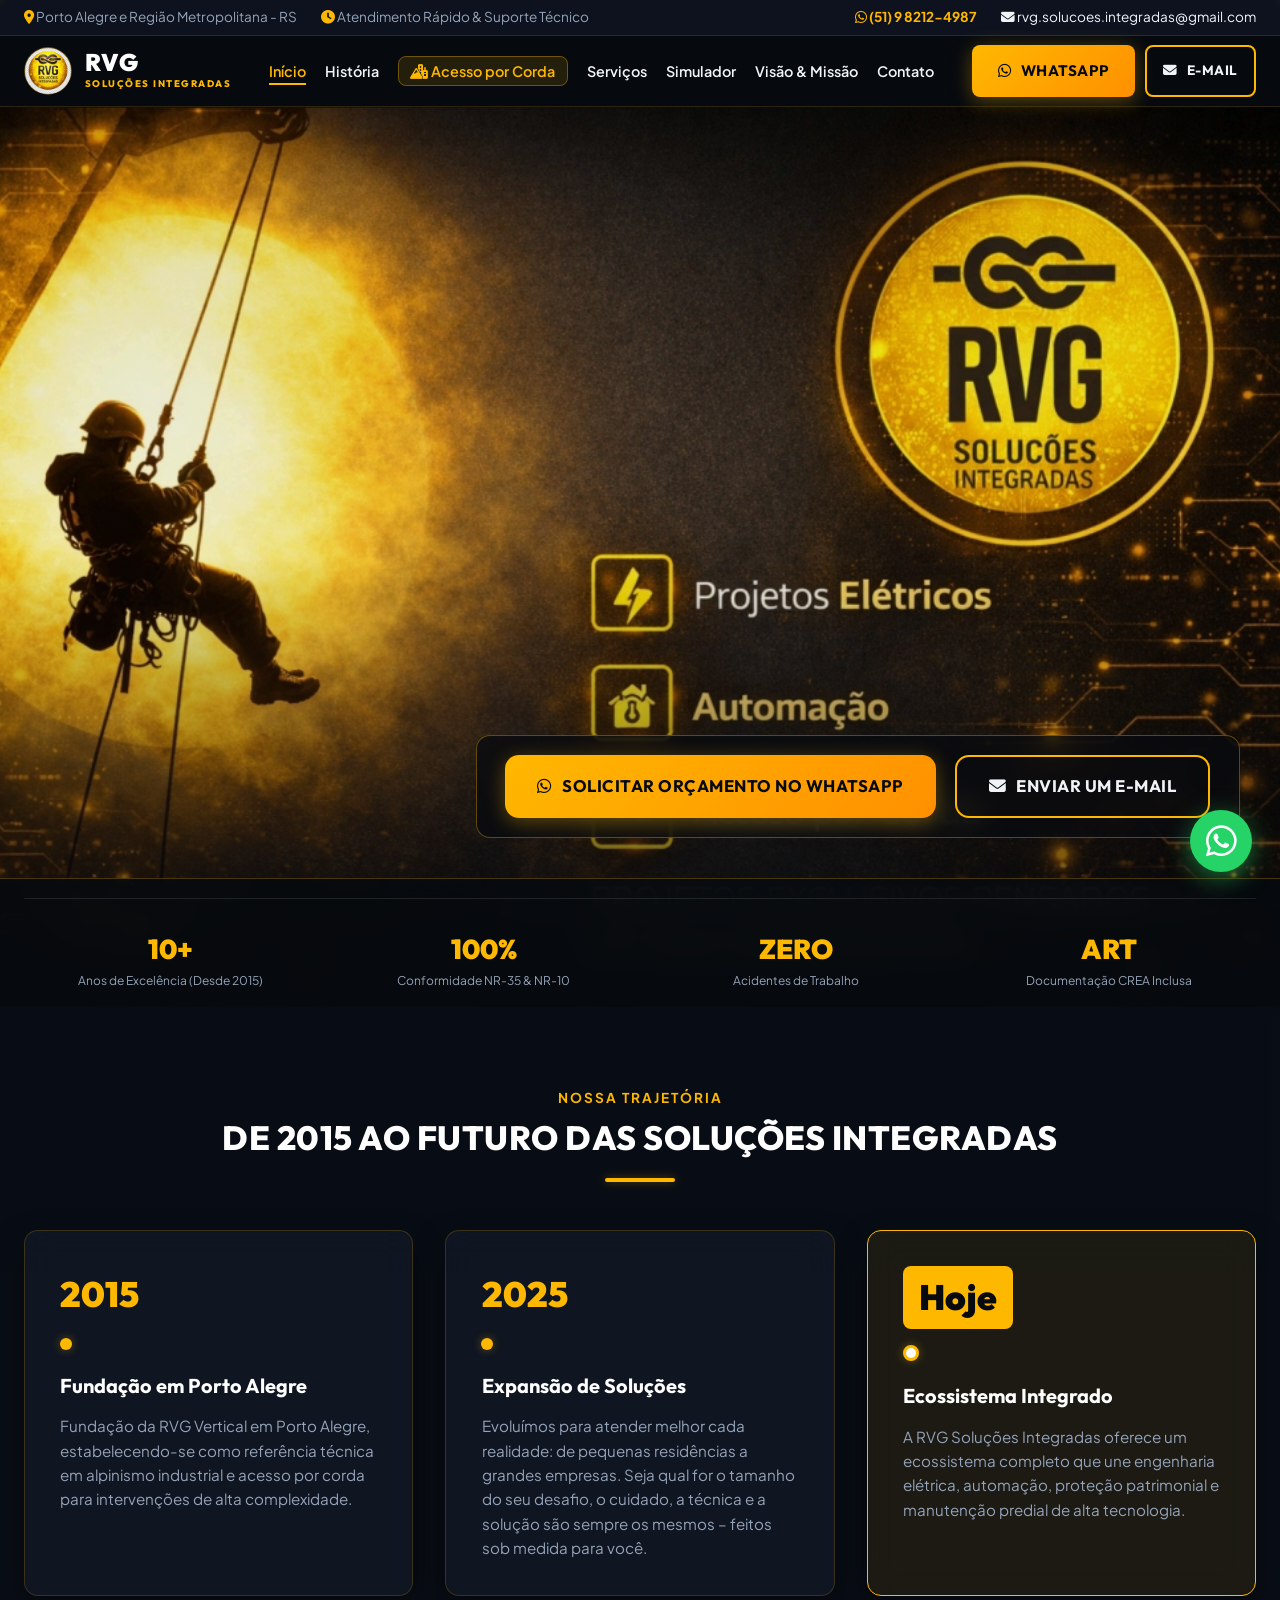
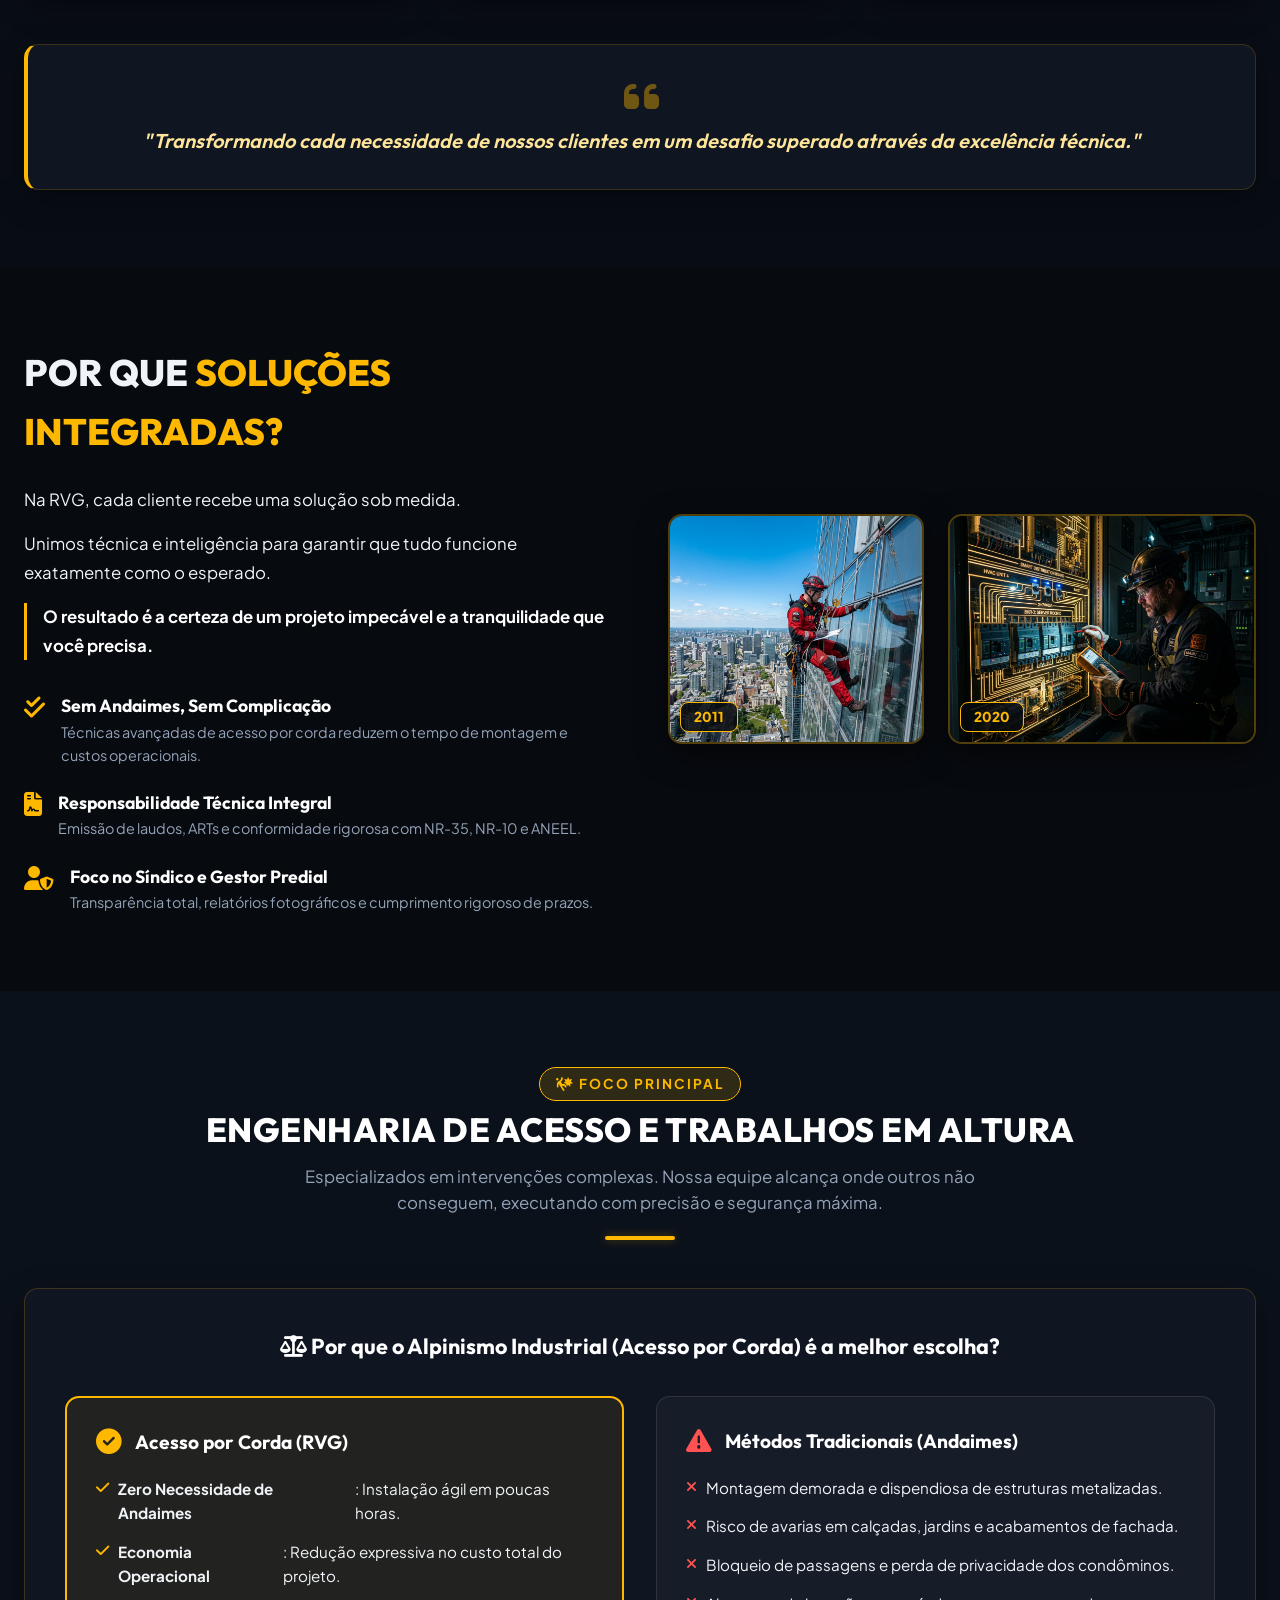
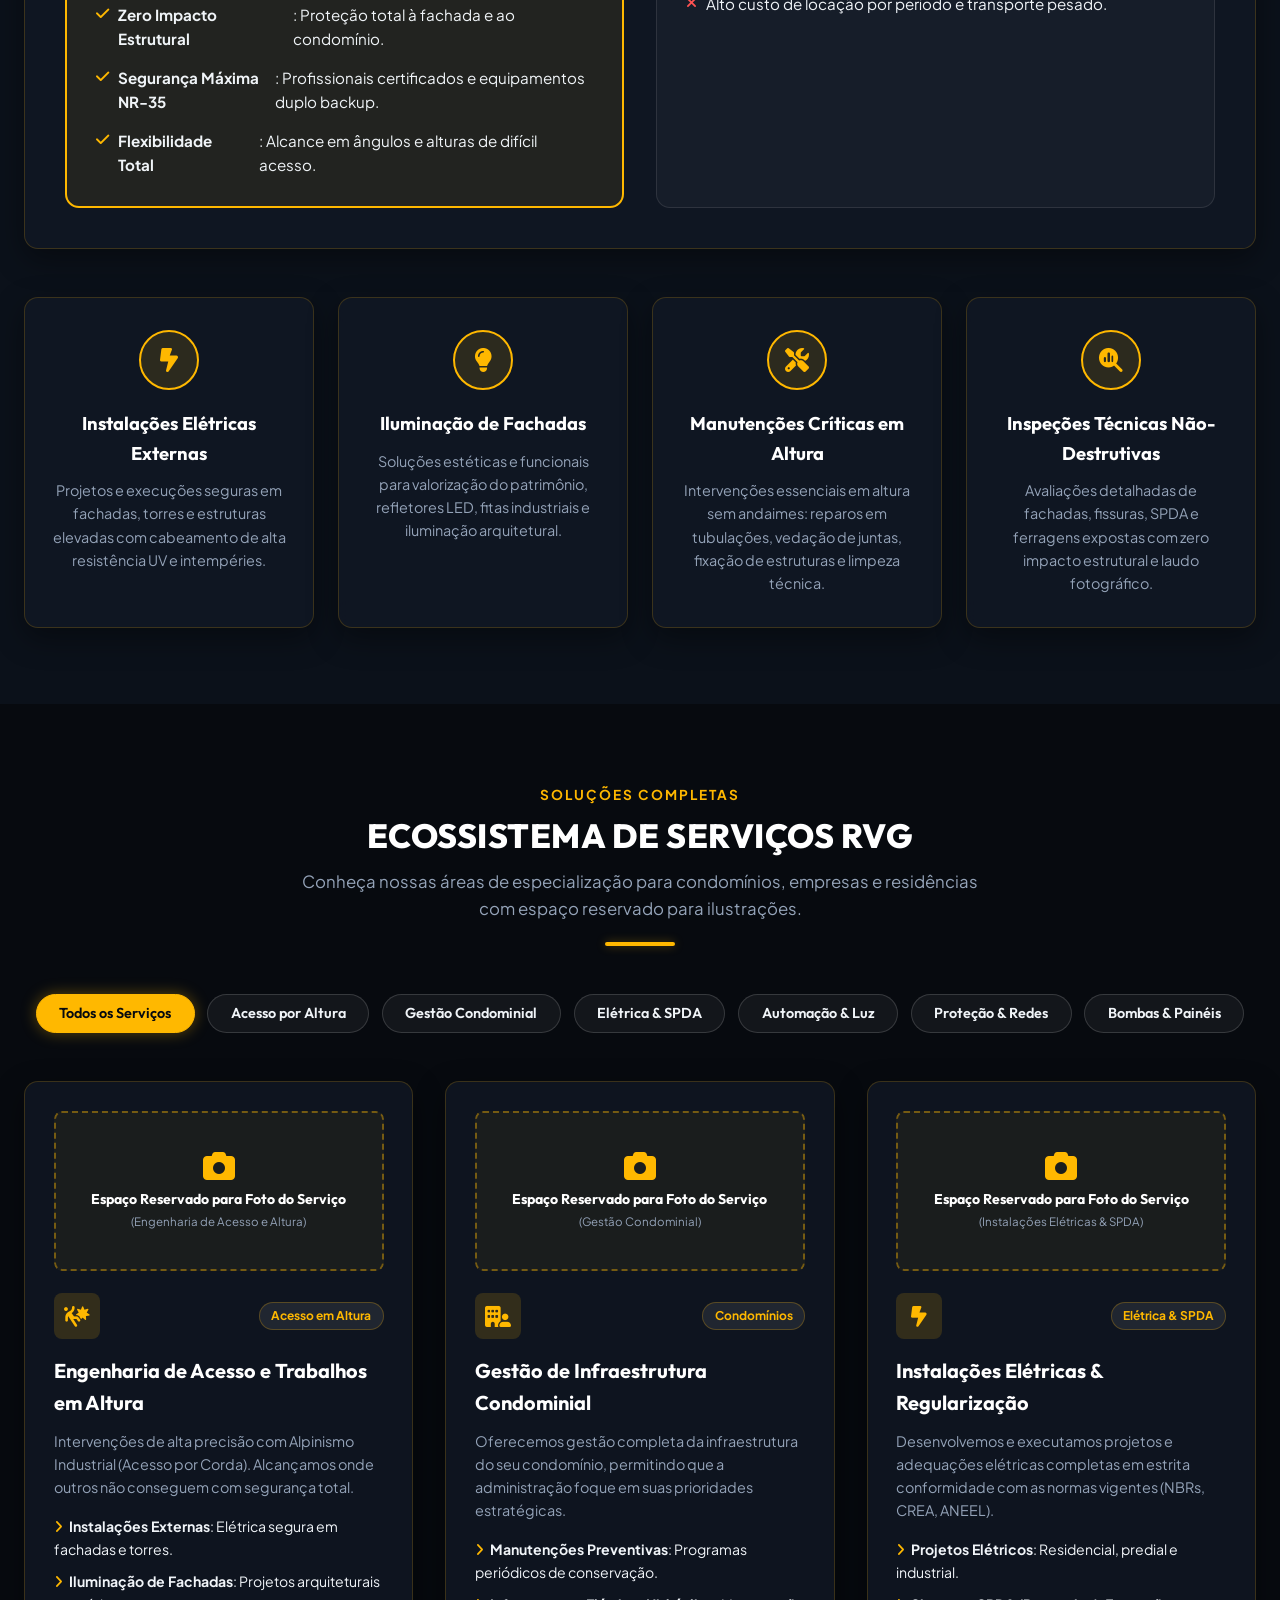
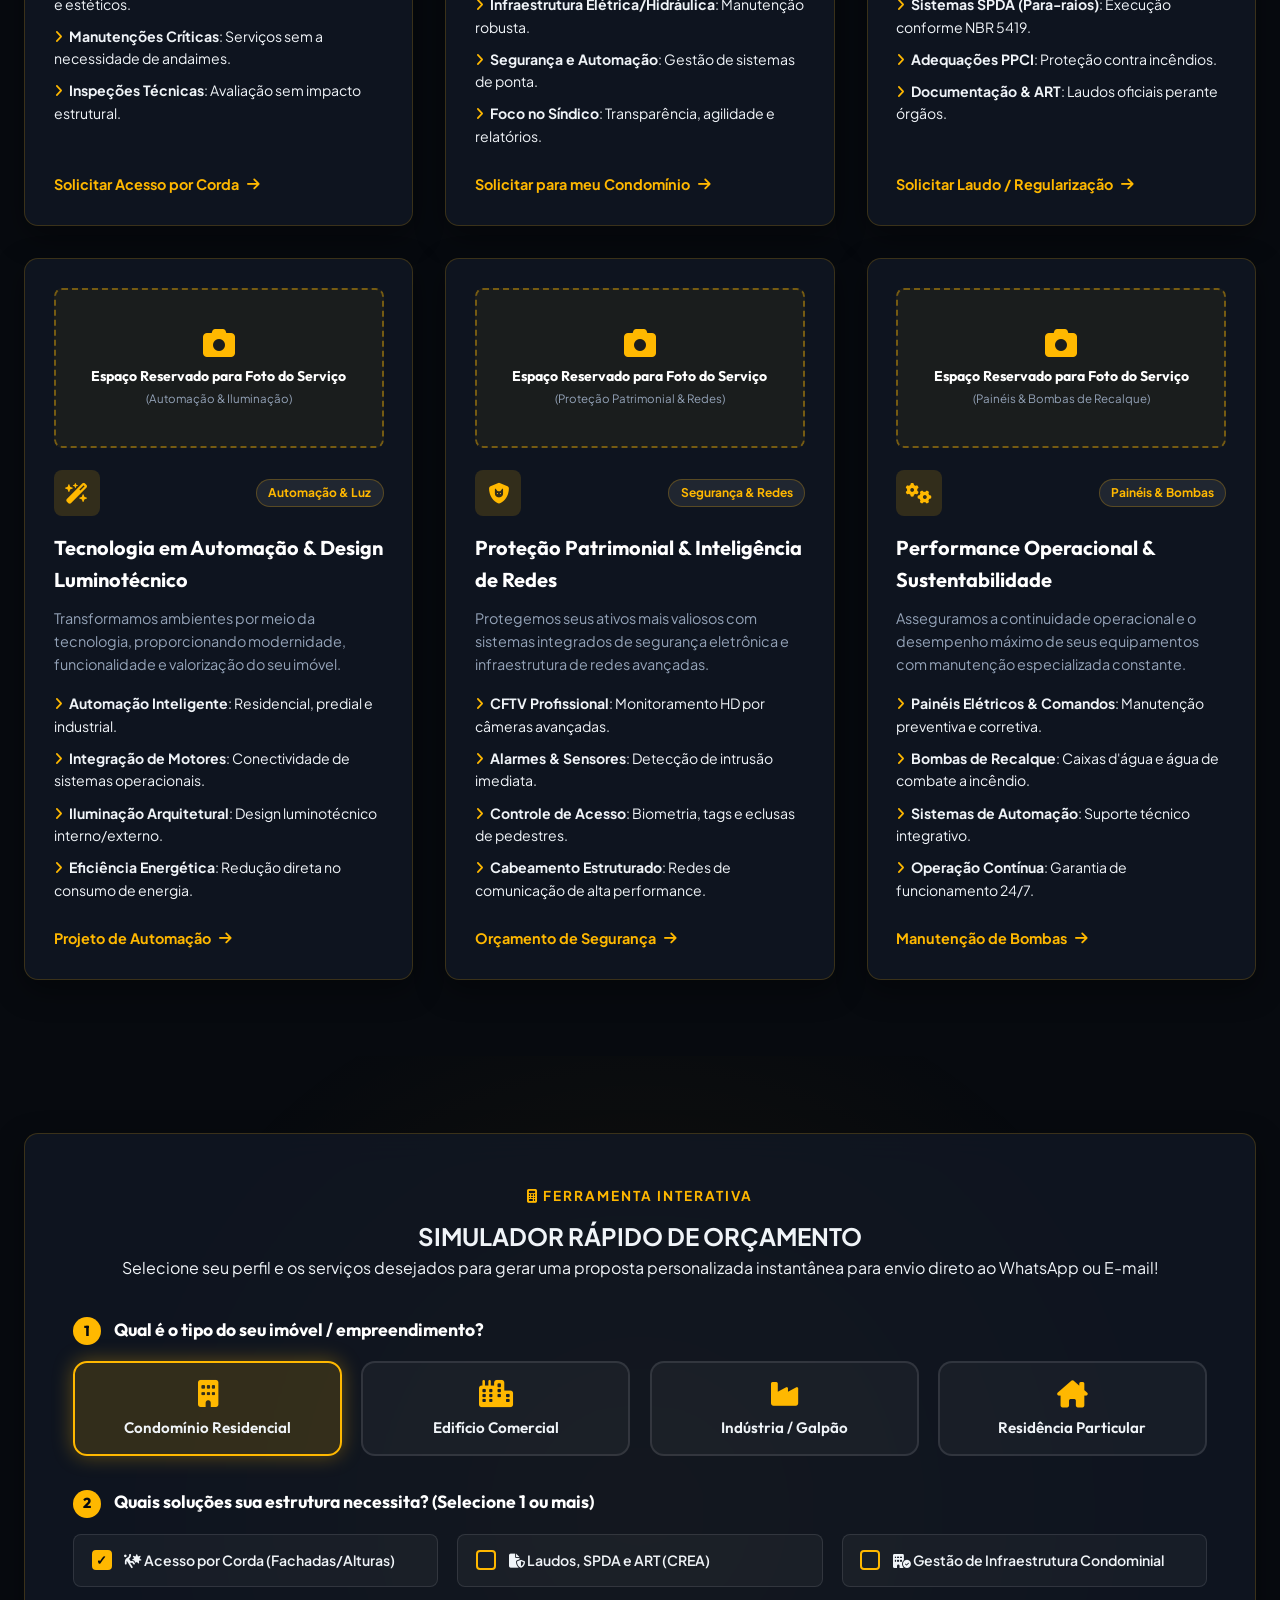
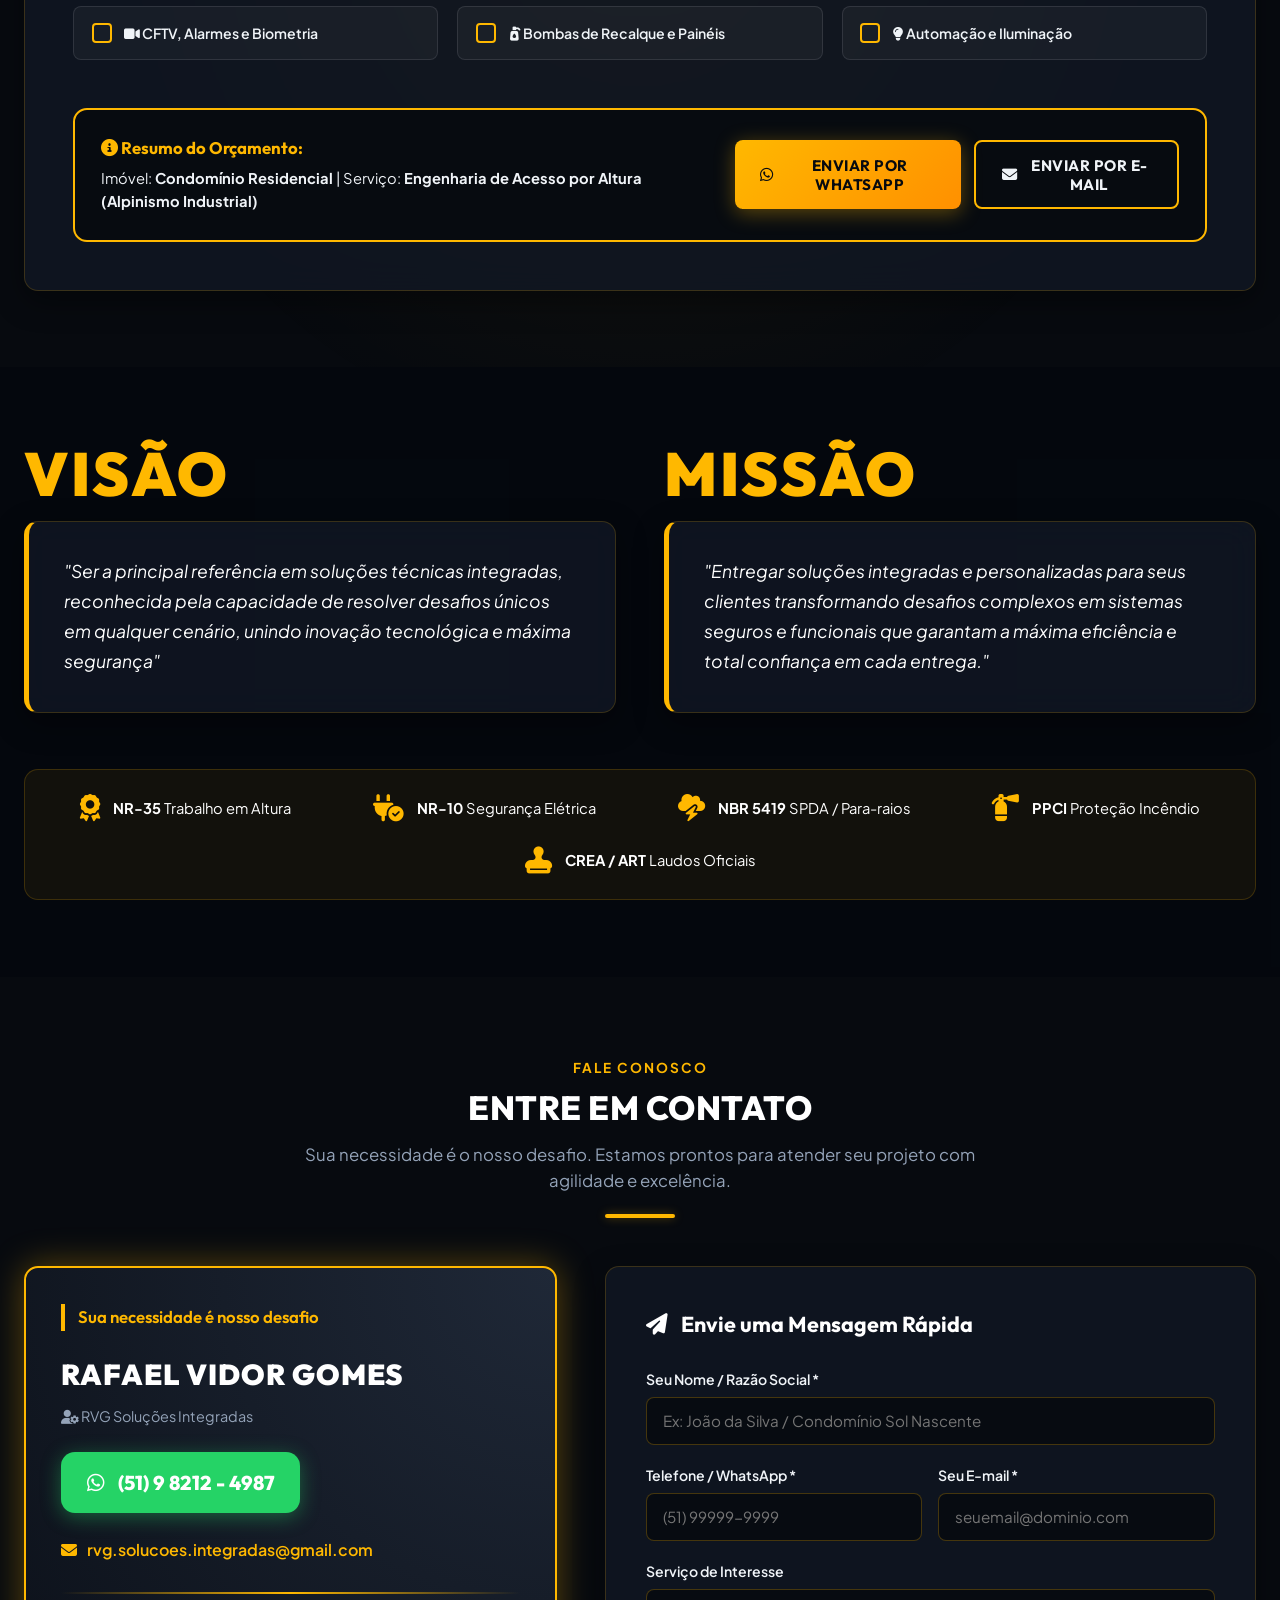
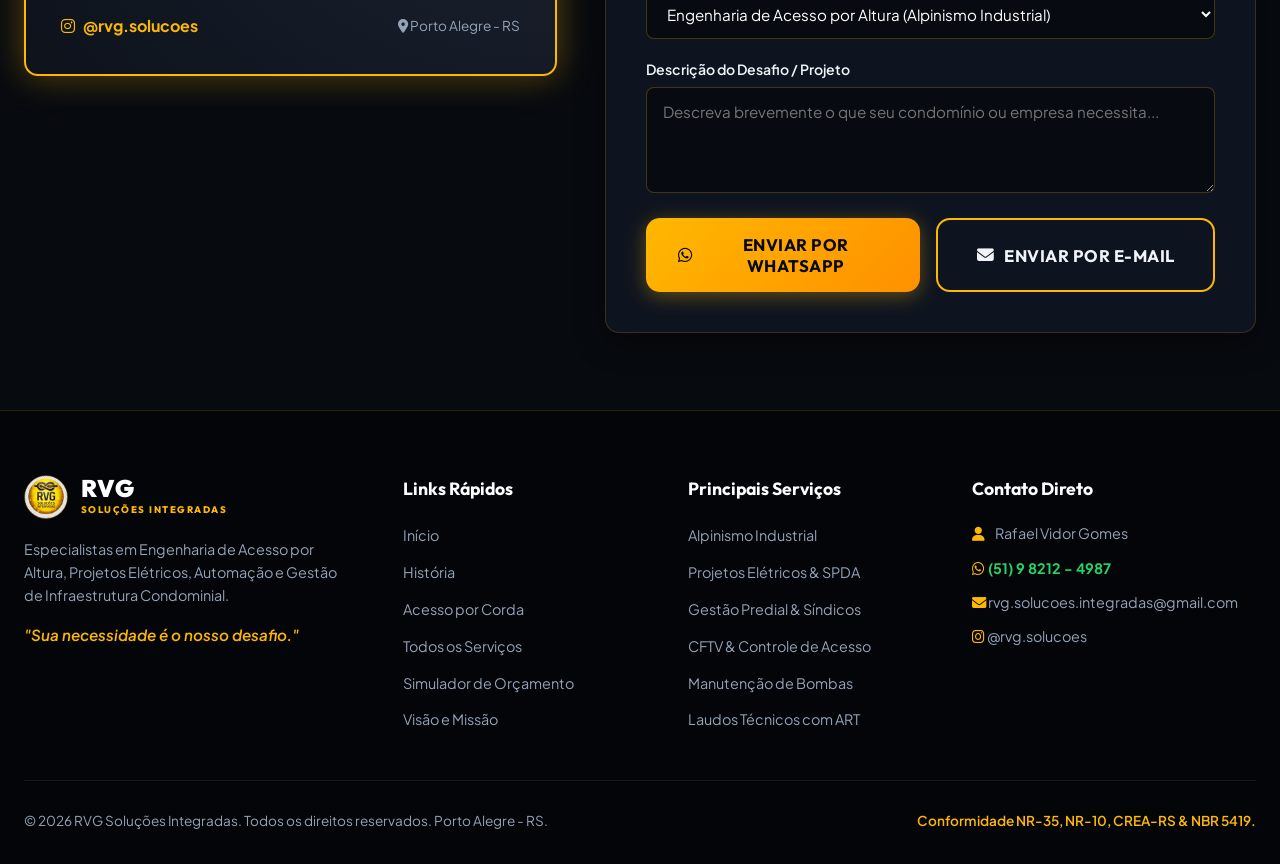
==== index.html @ d6b8d0f0 "Add files via upload" ====
<!DOCTYPE html>
<html lang="pt-BR">
<head>
    <meta charset="UTF-8">
    <meta name="viewport" content="width=device-width, initial-scale=1.0">
    <title>RVG Soluções Integradas | Alpinismo Industrial, Engenharia Elétrica e Gestão Condominial</title>
    <meta name="description" content="RVG Soluções Integradas - Especialistas em Engenharia de Acesso por Altura (Alpinismo Industrial), Gestão Condominial, Instalações Elétricas, Automação, SPDA, PPCI e Segurança em Porto Alegre e Região.">
    
    <!-- Google Fonts -->
    <link rel="preconnect" href="https://fonts.googleapis.com">
    <link rel="preconnect" href="https://fonts.gstatic.com" crossorigin>
    <link href="https://fonts.googleapis.com/css2?family=Outfit:wght@300;400;600;700;800;900&family=Plus+Jakarta+Sans:wght@300;400;500;600;700;800&display=swap" rel="stylesheet">
    
    <!-- FontAwesome Icons -->
    <link rel="stylesheet" href="https://cdnjs.cloudflare.com/ajax/libs/font-awesome/6.5.1/css/all.min.css">

    <!-- Custom Stylesheet -->
    <link rel="stylesheet" href="css/styles.css">
</head>
<body>

    <!-- Canvas para Partículas de Fundo / Grid Tecnológico -->
    <canvas id="bg-canvas"></canvas>

    <!-- Top Emergency & Quick Info Bar -->
    <div class="top-bar">
        <div class="container top-bar-content">
            <div class="top-info">
                <span><i class="fa-solid fa-location-dot"></i> Porto Alegre e Região Metropolitana - RS</span>
                <span><i class="fa-solid fa-clock"></i> Atendimento Rápido &amp; Suporte Técnico</span>
            </div>
            <div class="top-contact">
                <a href="https://wa.me/5551982124987?text=Ol%C3%A1%2C%20gostaria%20de%20solicitar%20um%20or%C3%A7amento%20com%20a%20RVG%20Solu%C3%A7%C3%B5es%20Integradas." target="_blank" class="top-phone">
                    <i class="fa-brands fa-whatsapp"></i> (51) 9 8212-4987
                </a>
                <a href="mailto:rvg.solucoes.integradas@gmail.com" class="top-email">
                    <i class="fa-solid fa-envelope"></i> rvg.solucoes.integradas@gmail.com
                </a>
            </div>
        </div>
    </div>

    <!-- Header Navigation Bar com Logo Transparente -->
    <header class="main-header" id="header">
        <div class="container header-container">
            <!-- Brand Logo Oficial da RVG (Fundo Transparente) -->
            <a href="#hero" class="brand-logo">
                <img src="assets/official_logo_transparent.png" alt="RVG Soluções Integradas Logo Oficial" class="brand-logo-img">
                <div class="brand-text">
                    <span class="rvg-title">RVG</span>
                    <span class="rvg-subtitle">SOLUÇÕES INTEGRADAS</span>
                </div>
            </a>

            <!-- Mobile Menu Toggle -->
            <button class="mobile-toggle" id="mobile-toggle" aria-label="Abrir menu">
                <i class="fa-solid fa-bars"></i>
            </button>

            <!-- Navigation Links Alinhados -->
            <nav class="nav-menu" id="nav-menu">
                <ul>
                    <li><a href="#hero" class="nav-link active">Início</a></li>
                    <li><a href="#historia" class="nav-link">História</a></li>
                    <li><a href="#acesso-altura" class="nav-link highlight-link"><i class="fa-solid fa-mountain-city"></i> Acesso por Corda</a></li>
                    <li><a href="#servicos" class="nav-link">Serviços</a></li>
                    <li><a href="#simulador" class="nav-link">Simulador</a></li>
                    <li><a href="#visao-missao" class="nav-link">Visão &amp; Missão</a></li>
                    <li><a href="#contato" class="nav-link">Contato</a></li>
                </ul>
            </nav>

            <!-- Header Action Buttons (WhatsApp e Email) -->
            <div class="header-actions">
                <a href="https://wa.me/5551982124987?text=Ol%C3%A1%2C%20preciso%20de%20um%20atendimento%20t%C3%A9cnico%20da%20RVG." target="_blank" class="btn btn-primary header-cta" title="WhatsApp Directo">
                    <i class="fa-brands fa-whatsapp"></i> WhatsApp
                </a>
                <a href="mailto:rvg.solucoes.integradas@gmail.com?subject=Solicita%C3%A7%C3%A3o%20de%20Or%C3%A7amento%20-%20RVG%20Solu%C3%A7%C3%B5es" class="btn btn-outline header-cta-mail" title="Enviar E-mail">
                    <i class="fa-solid fa-envelope"></i> E-mail
                </a>
            </div>
        </div>
    </header>

    <!-- HERO SECTION (Imagem Fullscreen Sem Moldura) -->
    <section class="hero-fullscreen" id="hero">
        <img src="assets/hero_banner_full.jpg" alt="RVG Soluções Integradas - Alpinismo Industrial e Engenharia" class="hero-fullscreen-img">
        <div class="hero-fullscreen-overlay"></div>

        <!-- Conteúdo flutuante sobre a imagem -->
        <div class="hero-fullscreen-content">
            <div class="hero-fullscreen-actions">
                <a href="https://wa.me/5551982124987?text=Ol%C3%A1!%20Vim%20pelo%20site%20da%20RVG%20e%20gostaria%20de%20solicitar%20um%20or%C3%A7amento." target="_blank" class="btn btn-gold btn-lg">
                    <i class="fa-brands fa-whatsapp"></i> Solicitar Orçamento no WhatsApp
                </a>
                <a href="mailto:rvg.solucoes.integradas@gmail.com?subject=Or%C3%A7amento%20RVG%20Solu%C3%A7%C3%B5es" class="btn btn-outline btn-lg">
                    <i class="fa-solid fa-envelope"></i> Enviar um E-mail
                </a>
            </div>
        </div>

        <!-- Stats Bar na base da imagem -->
        <div class="hero-fullscreen-stats">
            <div class="container">
                <div class="hero-stats">
                    <div class="stat-item">
                        <span class="stat-number">10+</span>
                        <span class="stat-label">Anos de Excelência (Desde 2015)</span>
                    </div>
                    <div class="stat-item">
                        <span class="stat-number">100%</span>
                        <span class="stat-label">Conformidade NR-35 &amp; NR-10</span>
                    </div>
                    <div class="stat-item">
                        <span class="stat-number">ZERO</span>
                        <span class="stat-label">Acidentes de Trabalho</span>
                    </div>
                    <div class="stat-item">
                        <span class="stat-number">ART</span>
                        <span class="stat-label">Documentação CREA Inclusa</span>
                    </div>
                </div>
            </div>
        </div>
    </section>

    <!-- TIMELINE & HISTÓRIA -->
    <section class="section timeline-section" id="historia">
        <div class="container">
            <div class="section-title text-center">
                <span class="section-tag">Nossa Trajetória</span>
                <h2>DE 2015 AO FUTURO DAS SOLUÇÕES INTEGRADAS</h2>
                <div class="title-line"></div>
            </div>

            <div class="timeline-grid">
                <!-- 2015 -->
                <div class="timeline-card glass-card">
                    <div class="timeline-year">2015</div>
                    <div class="timeline-bullet"></div>
                    <h3>Fundação em Porto Alegre</h3>
                    <p>Fundação da RVG Vertical em Porto Alegre, estabelecendo-se como referência técnica em alpinismo industrial e acesso por corda para intervenções de alta complexidade.</p>
                </div>

                <!-- 2025 -->
                <div class="timeline-card glass-card">
                    <div class="timeline-year">2025</div>
                    <div class="timeline-bullet"></div>
                    <h3>Expansão de Soluções</h3>
                    <p>Evoluímos para atender melhor cada realidade: de pequenas residências a grandes empresas. Seja qual for o tamanho do seu desafio, o cuidado, a técnica e a solução são sempre os mesmos – feitos sob medida para você.</p>
                </div>

                <!-- Hoje -->
                <div class="timeline-card glass-card highlight-card">
                    <div class="timeline-year today-badge">Hoje</div>
                    <div class="timeline-bullet active-bullet"></div>
                    <h3>Ecossistema Integrado</h3>
                    <p>A RVG Soluções Integradas oferece um ecossistema completo que une engenharia elétrica, automação, proteção patrimonial e manutenção predial de alta tecnologia.</p>
                </div>
            </div>

            <!-- Quote Banner -->
            <div class="quote-banner glass-card">
                <i class="fa-solid fa-quote-left quote-icon"></i>
                <p class="quote-text">"Transformando cada necessidade de nossos clientes em um desafio superado através da excelência técnica."</p>
            </div>
        </div>
    </section>

    <!-- POR QUE SOLUÇÕES INTEGRADAS? -->
    <section class="section why-section">
        <div class="container">
            <div class="why-grid">
                <div class="why-content">
                    <h2>POR QUE <span class="text-gold">SOLUÇÕES INTEGRADAS?</span></h2>
                    <div class="why-paragraphs">
                        <p>Na RVG, cada cliente recebe uma solução sob medida.</p>
                        <p>Unimos técnica e inteligência para garantir que tudo funcione exatamente como o esperado.</p>
                        <p class="why-highlight">O resultado é a certeza de um projeto impecável e a tranquilidade que você precisa.</p>
                    </div>

                    <div class="why-features">
                        <div class="why-feature-item">
                            <i class="fa-solid fa-check-double text-gold"></i>
                            <div>
                                <h4>Sem Andaimes, Sem Complicação</h4>
                                <p>Técnicas avançadas de acesso por corda reduzem o tempo de montagem e custos operacionais.</p>
                            </div>
                        </div>
                        <div class="why-feature-item">
                            <i class="fa-solid fa-file-contract text-gold"></i>
                            <div>
                                <h4>Responsabilidade Técnica Integral</h4>
                                <p>Emissão de laudos, ARTs e conformidade rigorosa com NR-35, NR-10 e ANEEL.</p>
                            </div>
                        </div>
                        <div class="why-feature-item">
                            <i class="fa-solid fa-user-shield text-gold"></i>
                            <div>
                                <h4>Foco no Síndico e Gestor Predial</h4>
                                <p>Transparência total, relatórios fotográficos e cumprimento rigoroso de prazos.</p>
                            </div>
                        </div>
                    </div>
                </div>

                <div class="why-images-showcase">
                    <div class="image-frame frame-left">
                        <img src="assets/alpinist_facade.jpg" alt="Alpinista Industrial em Fachada">
                        <span class="year-label">2011</span>
                    </div>
                    <div class="image-frame frame-right">
                        <img src="assets/electrical_panel.jpg" alt="Manutenção Elétrica de Alta Performance">
                        <span class="year-label">2020</span>
                    </div>
                </div>
            </div>
        </div>
    </section>

    <!-- ENGENHARIA DE ACESSO POR ALTURA (Foco Principal Solicitado) -->
    <section class="section rope-access-section" id="acesso-altura">
        <div class="container">
            <div class="section-title text-center">
                <span class="section-tag highlight-tag"><i class="fa-solid fa-person-falling-burst"></i> Foco Principal</span>
                <h2>ENGENHARIA DE ACESSO E TRABALHOS EM ALTURA</h2>
                <p class="subtitle">Especializados em intervenções complexas. Nossa equipe alcança onde outros não conseguem, executando com precisão e segurança máxima.</p>
                <div class="title-line"></div>
            </div>

            <!-- Comparison Grid: Corda vs Andaime -->
            <div class="comparison-wrapper glass-card">
                <h3 class="comparison-title text-center"><i class="fa-solid fa-scale-balanced"></i> Por que o Alpinismo Industrial (Acesso por Corda) é a melhor escolha?</h3>
                <div class="comparison-grid">
                    <div class="comp-col rvg-comp">
                        <div class="comp-header">
                            <i class="fa-solid fa-circle-check"></i>
                            <h4>Acesso por Corda (RVG)</h4>
                        </div>
                        <ul>
                            <li><i class="fa-solid fa-check"></i> <strong>Zero Necessidade de Andaimes</strong>: Instalação ágil em poucas horas.</li>
                            <li><i class="fa-solid fa-check"></i> <strong>Economia Operacional</strong>: Redução expressiva no custo total do projeto.</li>
                            <li><i class="fa-solid fa-check"></i> <strong>Zero Impacto Estrutural</strong>: Proteção total à fachada e ao condomínio.</li>
                            <li><i class="fa-solid fa-check"></i> <strong>Segurança Máxima NR-35</strong>: Profissionais certificados e equipamentos duplo backup.</li>
                            <li><i class="fa-solid fa-check"></i> <strong>Flexibilidade Total</strong>: Alcance em ângulos e alturas de difícil acesso.</li>
                        </ul>
                    </div>

                    <div class="comp-col traditional-comp">
                        <div class="comp-header">
                            <i class="fa-solid fa-triangle-exclamation"></i>
                            <h4>Métodos Tradicionais (Andaimes)</h4>
                        </div>
                        <ul>
                            <li><i class="fa-solid fa-xmark"></i> Montagem demorada e dispendiosa de estruturas metalizadas.</li>
                            <li><i class="fa-solid fa-xmark"></i> Risco de avarias em calçadas, jardins e acabamentos de fachada.</li>
                            <li><i class="fa-solid fa-xmark"></i> Bloqueio de passagens e perda de privacidade dos condôminos.</li>
                            <li><i class="fa-solid fa-xmark"></i> Alto custo de locação por período e transporte pesado.</li>
                        </ul>
                    </div>
                </div>
            </div>

            <!-- Operations Grid -->
            <div class="operations-grid">
                <div class="op-card glass-card">
                    <div class="op-icon"><i class="fa-solid fa-bolt-lightning"></i></div>
                    <h3>Instalações Elétricas Externas</h3>
                    <p>Projetos e execuções seguras em fachadas, torres e estruturas elevadas com cabeamento de alta resistência UV e intempéries.</p>
                </div>

                <div class="op-card glass-card">
                    <div class="op-icon"><i class="fa-solid fa-lightbulb"></i></div>
                    <h3>Iluminação de Fachadas</h3>
                    <p>Soluções estéticas e funcionais para valorização do patrimônio, refletores LED, fitas industriais e iluminação arquitetural.</p>
                </div>

                <div class="op-card glass-card">
                    <div class="op-icon"><i class="fa-solid fa-screwdriver-wrench"></i></div>
                    <h3>Manutenções Críticas em Altura</h3>
                    <p>Intervenções essenciais em altura sem andaimes: reparos em tubulações, vedação de juntas, fixação de estruturas e limpeza técnica.</p>
                </div>

                <div class="op-card glass-card">
                    <div class="op-icon"><i class="fa-solid fa-magnifying-glass-chart"></i></div>
                    <h3>Inspeções Técnicas Não-Destrutivas</h3>
                    <p>Avaliações detalhadas de fachadas, fissuras, SPDA e ferragens expostas com zero impacto estrutural e laudo fotográfico.</p>
                </div>
            </div>

        </div>
    </section>

    <!-- CATÁLOGO DE SERVIÇOS RVG REORGANIZADO E ALINHADO COM ESPAÇO PARA FOTOS -->
    <section class="section services-section" id="servicos">
        <div class="container">
            <div class="section-title text-center">
                <span class="section-tag">Soluções Completas</span>
                <h2>ECOSSISTEMA DE SERVIÇOS RVG</h2>
                <p class="subtitle">Conheça nossas áreas de especialização para condomínios, empresas e residências com espaço reservado para ilustrações.</p>
                <div class="title-line"></div>
            </div>

            <!-- Services Category Tabs Filter -->
            <div class="services-filter">
                <button class="filter-btn active" data-filter="all">Todos os Serviços</button>
                <button class="filter-btn" data-filter="altura">Acesso por Altura</button>
                <button class="filter-btn" data-filter="condominio">Gestão Condominial</button>
                <button class="filter-btn" data-filter="eletrica">Elétrica &amp; SPDA</button>
                <button class="filter-btn" data-filter="automacao">Automação &amp; Luz</button>
                <button class="filter-btn" data-filter="seguranca">Proteção &amp; Redes</button>
                <button class="filter-btn" data-filter="performance">Bombas &amp; Painéis</button>
            </div>

            <!-- Services Grid Perfeitamente Alinhado -->
            <div class="services-aligned-grid">
                
                <!-- 1. Engenharia de Acesso e Trabalhos em Altura (Destaque Principal) -->
                <div class="service-card glass-card" data-category="altura">
                    <!-- Espaço Reservado para Imagem do Serviço -->
                    <div class="service-image-container">
                        <div class="service-img-placeholder">
                            <i class="fa-solid fa-camera"></i>
                            <span>Espaço Reservado para Foto do Serviço</span>
                            <small>(Engenharia de Acesso e Altura)</small>
                        </div>
                    </div>

                    <div class="service-header">
                        <div class="service-icon"><i class="fa-solid fa-person-falling-burst"></i></div>
                        <span class="service-cat-badge">Acesso em Altura</span>
                    </div>
                    <h3>Engenharia de Acesso e Trabalhos em Altura</h3>
                    <p>Intervenções de alta precisão com Alpinismo Industrial (Acesso por Corda). Alcançamos onde outros não conseguem com segurança total.</p>
                    <ul class="service-list">
                        <li><i class="fa-solid fa-angle-right"></i> <strong>Instalações Externas</strong>: Elétrica segura em fachadas e torres.</li>
                        <li><i class="fa-solid fa-angle-right"></i> <strong>Iluminação de Fachadas</strong>: Projetos arquiteturais e estéticos.</li>
                        <li><i class="fa-solid fa-angle-right"></i> <strong>Manutenções Críticas</strong>: Serviços sem a necessidade de andaimes.</li>
                        <li><i class="fa-solid fa-angle-right"></i> <strong>Inspeções Técnicas</strong>: Avaliação sem impacto estrutural.</li>
                    </ul>
                    <a href="https://wa.me/5551982124987?text=Gostaria%20de%20saber%20mais%20sobre%20Engenharia%20de%20Acesso%20por%20Altura." target="_blank" class="service-link">
                        Solicitar Acesso por Corda <i class="fa-solid fa-arrow-right"></i>
                    </a>
                </div>

                <!-- 2. Gestão de Infraestrutura Condominial -->
                <div class="service-card glass-card" data-category="condominio">
                    <!-- Espaço Reservado para Imagem do Serviço -->
                    <div class="service-image-container">
                        <div class="service-img-placeholder">
                            <i class="fa-solid fa-camera"></i>
                            <span>Espaço Reservado para Foto do Serviço</span>
                            <small>(Gestão Condominial)</small>
                        </div>
                    </div>

                    <div class="service-header">
                        <div class="service-icon"><i class="fa-solid fa-building-user"></i></div>
                        <span class="service-cat-badge">Condomínios</span>
                    </div>
                    <h3>Gestão de Infraestrutura Condominial</h3>
                    <p>Oferecemos gestão completa da infraestrutura do seu condomínio, permitindo que a administração foque em suas prioridades estratégicas.</p>
                    <ul class="service-list">
                        <li><i class="fa-solid fa-angle-right"></i> <strong>Manutenções Preventivas</strong>: Programas periódicos de conservação.</li>
                        <li><i class="fa-solid fa-angle-right"></i> <strong>Infraestrutura Elétrica/Hidráulica</strong>: Manutenção robusta.</li>
                        <li><i class="fa-solid fa-angle-right"></i> <strong>Segurança e Automação</strong>: Gestão de sistemas de ponta.</li>
                        <li><i class="fa-solid fa-angle-right"></i> <strong>Foco no Síndico</strong>: Transparência, agilidade e relatórios.</li>
                    </ul>
                    <a href="https://wa.me/5551982124987?text=Gostaria%20de%20saber%20mais%20sobre%20Gest%C3%A3o%20de%20Infraestrutura%20Condominial." target="_blank" class="service-link">
                        Solicitar para meu Condomínio <i class="fa-solid fa-arrow-right"></i>
                    </a>
                </div>

                <!-- 3. Instalações Elétricas e Regularização Técnica -->
                <div class="service-card glass-card" data-category="eletrica">
                    <!-- Espaço Reservado para Imagem do Serviço -->
                    <div class="service-image-container">
                        <div class="service-img-placeholder">
                            <i class="fa-solid fa-camera"></i>
                            <span>Espaço Reservado para Foto do Serviço</span>
                            <small>(Instalações Elétricas &amp; SPDA)</small>
                        </div>
                    </div>

                    <div class="service-header">
                        <div class="service-icon"><i class="fa-solid fa-bolt-lightning"></i></div>
                        <span class="service-cat-badge">Elétrica &amp; SPDA</span>
                    </div>
                    <h3>Instalações Elétricas &amp; Regularização</h3>
                    <p>Desenvolvemos e executamos projetos e adequações elétricas completas em estrita conformidade com as normas vigentes (NBRs, CREA, ANEEL).</p>
                    <ul class="service-list">
                        <li><i class="fa-solid fa-angle-right"></i> <strong>Projetos Elétricos</strong>: Residencial, predial e industrial.</li>
                        <li><i class="fa-solid fa-angle-right"></i> <strong>Sistemas SPDA (Para-raios)</strong>: Execução conforme NBR 5419.</li>
                        <li><i class="fa-solid fa-angle-right"></i> <strong>Adequações PPCI</strong>: Proteção contra incêndios.</li>
                        <li><i class="fa-solid fa-angle-right"></i> <strong>Documentação &amp; ART</strong>: Laudos oficiais perante órgãos.</li>
                    </ul>
                    <a href="https://wa.me/5551982124987?text=Gostaria%20de%20saber%20mais%20sobre%20Instala%C3%A7%C3%B5es%20El%C3%A9tricas%20e%20SPDA." target="_blank" class="service-link">
                        Solicitar Laudo / Regularização <i class="fa-solid fa-arrow-right"></i>
                    </a>
                </div>

                <!-- 4. Tecnologia em Automação e Design Luminotécnico -->
                <div class="service-card glass-card" data-category="automacao">
                    <!-- Espaço Reservado para Imagem do Serviço -->
                    <div class="service-image-container">
                        <div class="service-img-placeholder">
                            <i class="fa-solid fa-camera"></i>
                            <span>Espaço Reservado para Foto do Serviço</span>
                            <small>(Automação &amp; Iluminação)</small>
                        </div>
                    </div>

                    <div class="service-header">
                        <div class="service-icon"><i class="fa-solid fa-wand-magic-sparkles"></i></div>
                        <span class="service-cat-badge">Automação &amp; Luz</span>
                    </div>
                    <h3>Tecnologia em Automação &amp; Design Luminotécnico</h3>
                    <p>Transformamos ambientes por meio da tecnologia, proporcionando modernidade, funcionalidade e valorização do seu imóvel.</p>
                    <ul class="service-list">
                        <li><i class="fa-solid fa-angle-right"></i> <strong>Automação Inteligente</strong>: Residencial, predial e industrial.</li>
                        <li><i class="fa-solid fa-angle-right"></i> <strong>Integração de Motores</strong>: Conectividade de sistemas operacionais.</li>
                        <li><i class="fa-solid fa-angle-right"></i> <strong>Iluminação Arquitetural</strong>: Design luminotécnico interno/externo.</li>
                        <li><i class="fa-solid fa-angle-right"></i> <strong>Eficiência Energética</strong>: Redução direta no consumo de energia.</li>
                    </ul>
                    <a href="https://wa.me/5551982124987?text=Gostaria%20de%20saber%20mais%20sobre%20Automa%C3%A7%C3%A3o%20e%20Ilumina%C3%A7%C3%A3o." target="_blank" class="service-link">
                        Projeto de Automação <i class="fa-solid fa-arrow-right"></i>
                    </a>
                </div>

                <!-- 5. Proteção Patrimonial e Inteligência de Redes -->
                <div class="service-card glass-card" data-category="seguranca">
                    <!-- Espaço Reservado para Imagem do Serviço -->
                    <div class="service-image-container">
                        <div class="service-img-placeholder">
                            <i class="fa-solid fa-camera"></i>
                            <span>Espaço Reservado para Foto do Serviço</span>
                            <small>(Proteção Patrimonial &amp; Redes)</small>
                        </div>
                    </div>

                    <div class="service-header">
                        <div class="service-icon"><i class="fa-solid fa-shield-cat"></i></div>
                        <span class="service-cat-badge">Segurança &amp; Redes</span>
                    </div>
                    <h3>Proteção Patrimonial &amp; Inteligência de Redes</h3>
                    <p>Protegemos seus ativos mais valiosos com sistemas integrados de segurança eletrônica e infraestrutura de redes avançadas.</p>
                    <ul class="service-list">
                        <li><i class="fa-solid fa-angle-right"></i> <strong>CFTV Profissional</strong>: Monitoramento HD por câmeras avançadas.</li>
                        <li><i class="fa-solid fa-angle-right"></i> <strong>Alarmes &amp; Sensores</strong>: Detecção de intrusão imediata.</li>
                        <li><i class="fa-solid fa-angle-right"></i> <strong>Controle de Acesso</strong>: Biometria, tags e eclusas de pedestres.</li>
                        <li><i class="fa-solid fa-angle-right"></i> <strong>Cabeamento Estruturado</strong>: Redes de comunicação de alta performance.</li>
                    </ul>
                    <a href="https://wa.me/5551982124987?text=Gostaria%20de%20saber%20mais%20sobre%20CFTV%20e%20Controle%20de%20Acesso." target="_blank" class="service-link">
                        Orçamento de Segurança <i class="fa-solid fa-arrow-right"></i>
                    </a>
                </div>

                <!-- 6. Performance Operacional e Sustentabilidade -->
                <div class="service-card glass-card" data-category="performance">
                    <!-- Espaço Reservado para Imagem do Serviço -->
                    <div class="service-image-container">
                        <div class="service-img-placeholder">
                            <i class="fa-solid fa-camera"></i>
                            <span>Espaço Reservado para Foto do Serviço</span>
                            <small>(Painéis &amp; Bombas de Recalque)</small>
                        </div>
                    </div>

                    <div class="service-header">
                        <div class="service-icon"><i class="fa-solid fa-gears"></i></div>
                        <span class="service-cat-badge">Painéis &amp; Bombas</span>
                    </div>
                    <h3>Performance Operacional &amp; Sustentabilidade</h3>
                    <p>Asseguramos a continuidade operacional e o desempenho máximo de seus equipamentos com manutenção especializada constante.</p>
                    <ul class="service-list">
                        <li><i class="fa-solid fa-angle-right"></i> <strong>Painéis Elétricos &amp; Comandos</strong>: Manutenção preventiva e corretiva.</li>
                        <li><i class="fa-solid fa-angle-right"></i> <strong>Bombas de Recalque</strong>: Caixas d'água e água de combate a incêndio.</li>
                        <li><i class="fa-solid fa-angle-right"></i> <strong>Sistemas de Automação</strong>: Suporte técnico integrativo.</li>
                        <li><i class="fa-solid fa-angle-right"></i> <strong>Operação Contínua</strong>: Garantia de funcionamento 24/7.</li>
                    </ul>
                    <a href="https://wa.me/5551982124987?text=Gostaria%20de%20saber%20mais%20sobre%20Manuten%C3%A7%C3%A3o%20de%20Pain%C3%A9is%20e%20Bombas." target="_blank" class="service-link">
                        Manutenção de Bombas <i class="fa-solid fa-arrow-right"></i>
                    </a>
                </div>

            </div>
        </div>
    </section>

    <!-- SIMULADOR INTERATIVO DE ORÇAMENTO RÁPIDO -->
    <section class="section simulator-section" id="simulador">
        <div class="container">
            <div class="simulator-wrapper glass-card">
                <div class="sim-header text-center">
                    <span class="section-tag"><i class="fa-solid fa-calculator"></i> Ferramenta Interativa</span>
                    <h2>SIMULADOR RÁPIDO DE ORÇAMENTO</h2>
                    <p>Selecione seu perfil e os serviços desejados para gerar uma proposta personalizada instantânea para envio direto ao WhatsApp ou E-mail!</p>
                </div>

                <div class="sim-body">
                    <!-- Step 1: Select Property Type -->
                    <div class="sim-step">
                        <label class="sim-step-label"><span class="step-num">1</span> Qual é o tipo do seu imóvel / empreendimento?</label>
                        <div class="sim-options-grid" id="property-type-group">
                            <button class="sim-option-btn active" data-type="Condomínio Residencial">
                                <i class="fa-solid fa-building"></i>
                                <span>Condomínio Residencial</span>
                            </button>
                            <button class="sim-option-btn" data-type="Edifício Comercial">
                                <i class="fa-solid fa-city"></i>
                                <span>Edifício Comercial</span>
                            </button>
                            <button class="sim-option-btn" data-type="Indústria / Galpão">
                                <i class="fa-solid fa-industry"></i>
                                <span>Indústria / Galpão</span>
                            </button>
                            <button class="sim-option-btn" data-type="Residência Particular">
                                <i class="fa-solid fa-house-chimney"></i>
                                <span>Residência Particular</span>
                            </button>
                        </div>
                    </div>

                    <!-- Step 2: Select Services -->
                    <div class="sim-step">
                        <label class="sim-step-label"><span class="step-num">2</span> Quais soluções sua estrutura necessita? (Selecione 1 ou mais)</label>
                        <div class="sim-checkbox-grid">
                            <label class="sim-check-card">
                                <input type="checkbox" value="Engenharia de Acesso por Altura (Alpinismo Industrial)" checked>
                                <span class="check-box"></span>
                                <span class="check-title"><i class="fa-solid fa-person-falling-burst"></i> Acesso por Corda (Fachadas/Alturas)</span>
                            </label>

                            <label class="sim-check-card">
                                <input type="checkbox" value="Laudos Elétricos / SPDA / Emissão de ART">
                                <span class="check-box"></span>
                                <span class="check-title"><i class="fa-solid fa-file-shield"></i> Laudos, SPDA e ART (CREA)</span>
                            </label>

                            <label class="sim-check-card">
                                <input type="checkbox" value="Gestão Preventiva de Infraestrutura Condominial">
                                <span class="check-box"></span>
                                <span class="check-title"><i class="fa-solid fa-building-circle-check"></i> Gestão de Infraestrutura Condominial</span>
                            </label>

                            <label class="sim-check-card">
                                <input type="checkbox" value="CFTV, Controle de Acesso e Alarmes">
                                <span class="check-box"></span>
                                <span class="check-title"><i class="fa-solid fa-video"></i> CFTV, Alarmes e Biometria</span>
                            </label>

                            <label class="sim-check-card">
                                <input type="checkbox" value="Manutenção de Bombas de Recalque e Painéis">
                                <span class="check-box"></span>
                                <span class="check-title"><i class="fa-solid fa-pump-soap"></i> Bombas de Recalque e Painéis</span>
                            </label>

                            <label class="sim-check-card">
                                <input type="checkbox" value="Automação e Iluminação Arquitetural">
                                <span class="check-box"></span>
                                <span class="check-title"><i class="fa-solid fa-lightbulb"></i> Automação e Iluminação</span>
                            </label>
                        </div>
                    </div>

                    <!-- Result Box com Opções de Envio WhatsApp e Email -->
                    <div class="sim-result-box">
                        <div class="result-info">
                            <h4><i class="fa-solid fa-circle-info"></i> Resumo do Orçamento:</h4>
                            <p id="sim-summary-text">Imóvel: <strong>Condomínio Residencial</strong> | Serviço: <strong>Engenharia de Acesso por Altura (Alpinismo Industrial)</strong></p>
                        </div>
                        <div class="sim-action-buttons">
                            <button class="btn btn-gold" id="btn-send-sim-wa">
                                <i class="fa-brands fa-whatsapp"></i> Enviar por WhatsApp
                            </button>
                            <button class="btn btn-outline" id="btn-send-sim-mail">
                                <i class="fa-solid fa-envelope"></i> Enviar por E-mail
                            </button>
                        </div>
                    </div>
                </div>
            </div>
        </div>
    </section>

    <!-- VISÃO & MISSÃO -->
    <section class="section vision-mission-section" id="visao-missao">
        <div class="container">
            <div class="vm-grid">
                
                <!-- VISÃO -->
                <div class="vm-block vision-block">
                    <h2 class="vm-huge-title">VISÃO</h2>
                    <div class="vm-card glass-card">
                        <p class="vm-quote">"Ser a principal referência em soluções técnicas integradas, reconhecida pela capacidade de resolver desafios únicos em qualquer cenário, unindo inovação tecnológica e máxima segurança"</p>
                    </div>
                </div>

                <!-- MISSÃO -->
                <div class="vm-block mission-block">
                    <h2 class="vm-huge-title">MISSÃO</h2>
                    <div class="vm-card glass-card">
                        <p class="vm-quote">"Entregar soluções integradas e personalizadas para seus clientes transformando desafios complexos em sistemas seguros e funcionais que garantam a máxima eficiência e total confiança em cada entrega."</p>
                    </div>
                </div>

            </div>

            <!-- Badges de Conformidade Normativa -->
            <div class="compliance-badges-bar">
                <div class="badge-item">
                    <i class="fa-solid fa-award"></i>
                    <span><strong>NR-35</strong> Trabalho em Altura</span>
                </div>
                <div class="badge-item">
                    <i class="fa-solid fa-plug-circle-check"></i>
                    <span><strong>NR-10</strong> Segurança Elétrica</span>
                </div>
                <div class="badge-item">
                    <i class="fa-solid fa-cloud-bolt"></i>
                    <span><strong>NBR 5419</strong> SPDA / Para-raios</span>
                </div>
                <div class="badge-item">
                    <i class="fa-solid fa-fire-extinguisher"></i>
                    <span><strong>PPCI</strong> Proteção Incêndio</span>
                </div>
                <div class="badge-item">
                    <i class="fa-solid fa-stamp"></i>
                    <span><strong>CREA / ART</strong> Laudos Oficiais</span>
                </div>
            </div>
        </div>
    </section>

    <!-- CARTÃO DE CONTATO E CONTATO DIRETO -->
    <section class="section contact-section" id="contato">
        <div class="container">
            <div class="section-title text-center">
                <span class="section-tag">Fale Conosco</span>
                <h2>ENTRE EM CONTATO</h2>
                <p class="subtitle">Sua necessidade é o nosso desafio. Estamos prontos para atender seu projeto com agilidade e excelência.</p>
                <div class="title-line"></div>
            </div>

            <div class="contact-grid">
                
                <!-- Cartão de Visita Oficial -->
                <div class="business-card-wrapper">
                    <div class="b-card">
                        <div class="b-card-header">
                            <span class="b-card-slogan">Sua necessidade é nosso desafio</span>
                        </div>
                        <div class="b-card-body">
                            <div class="b-card-info-full">
                                <h3 class="b-card-name">RAFAEL VIDOR GOMES</h3>
                                <p class="b-card-role"><i class="fa-solid fa-user-gear"></i> RVG Soluções Integradas</p>
                                
                                <!-- Link Direto de Alta Visibilidade para WhatsApp -->
                                <div class="b-card-wa-direct">
                                    <a href="https://wa.me/5551982124987?text=Ol%C3%A1%20Rafael%2C%20gostaria%20de%20falar%20sobre%20um%20projeto%20com%20a%20RVG." target="_blank" class="b-wa-btn-direct">
                                        <i class="fa-brands fa-whatsapp"></i> (51) 9 8212 - 4987
                                    </a>
                                </div>

                                <div class="b-card-detail">
                                    <a href="mailto:rvg.solucoes.integradas@gmail.com?subject=Contato%20via%20Site%20RVG" class="b-email">
                                        <i class="fa-solid fa-envelope"></i> rvg.solucoes.integradas@gmail.com
                                    </a>
                                </div>
                            </div>
                        </div>

                        <div class="b-card-footer">
                            <div class="b-line"></div>
                            <div class="b-footer-links">
                                <a href="https://instagram.com/rvg.solucoes" target="_blank" class="b-insta">
                                    <i class="fa-brands fa-instagram"></i> @rvg.solucoes
                                </a>
                                <span class="b-location"><i class="fa-solid fa-location-dot"></i> Porto Alegre - RS</span>
                            </div>
                        </div>
                    </div>
                </div>

                <!-- Formulário com Escolha entre WhatsApp ou Envio por E-mail -->
                <div class="contact-form-wrapper glass-card">
                    <h3><i class="fa-solid fa-paper-plane"></i> Envie uma Mensagem Rápida</h3>
                    <form id="contact-form">
                        <div class="form-group">
                            <label for="name">Seu Nome / Razão Social *</label>
                            <input type="text" id="name" required placeholder="Ex: João da Silva / Condomínio Sol Nascente">
                        </div>

                        <div class="form-row">
                            <div class="form-group">
                                <label for="phone">Telefone / WhatsApp *</label>
                                <input type="tel" id="phone" required placeholder="(51) 99999-9999">
                            </div>
                            <div class="form-group">
                                <label for="email">Seu E-mail *</label>
                                <input type="email" id="email" required placeholder="seuemail@dominio.com">
                            </div>
                        </div>

                        <div class="form-group">
                            <label for="service">Serviço de Interesse</label>
                            <select id="service">
                                <option value="Engenharia de Acesso por Altura (Alpinismo Industrial)">Engenharia de Acesso por Altura (Alpinismo Industrial)</option>
                                <option value="Gestão de Infraestrutura Condominial">Gestão de Infraestrutura Condominial</option>
                                <option value="Instalações Elétricas e SPDA">Instalações Elétricas e SPDA (Para-raios)</option>
                                <option value="Automação e Iluminação">Automação e Design Luminotécnico</option>
                                <option value="CFTV e Segurança Patrimonial">CFTV e Proteção Patrimonial</option>
                                <option value="Bombas e Painéis Elétricos">Manutenção de Bombas e Painéis</option>
                                <option value="Laudo Técnico com ART">Laudo Técnico com Emissão de ART</option>
                            </select>
                        </div>

                        <div class="form-group">
                            <label for="message">Descrição do Desafio / Projeto</label>
                            <textarea id="message" rows="4" placeholder="Descreva brevemente o que seu condomínio ou empresa necessita..."></textarea>
                        </div>

                        <!-- Botões de Opção de Envio (WhatsApp ou E-mail) -->
                        <div class="form-submit-buttons">
                            <button type="submit" id="btn-submit-wa" class="btn btn-gold btn-lg flex-btn">
                                <i class="fa-brands fa-whatsapp"></i> Enviar por WhatsApp
                            </button>
                            <button type="button" id="btn-submit-email" class="btn btn-outline btn-lg flex-btn">
                                <i class="fa-solid fa-envelope"></i> Enviar por E-mail
                            </button>
                        </div>
                    </form>
                </div>

            </div>
        </div>
    </section>

    <!-- FOOTER -->
    <footer class="footer">
        <div class="container">
            <div class="footer-grid">
                <div class="footer-col brand-col">
                    <div class="brand-logo footer-logo">
                        <img src="assets/official_logo_transparent.png" alt="RVG Soluções Integradas" class="footer-logo-img">
                        <div class="brand-text">
                            <span class="rvg-title">RVG</span>
                            <span class="rvg-subtitle">SOLUÇÕES INTEGRADAS</span>
                        </div>
                    </div>
                    <p class="footer-desc">Especialistas em Engenharia de Acesso por Altura, Projetos Elétricos, Automação e Gestão de Infraestrutura Condominial.</p>
                    <p class="footer-slogan">"Sua necessidade é o nosso desafio."</p>
                </div>

                <div class="footer-col">
                    <h4>Links Rápidos</h4>
                    <ul>
                        <li><a href="#hero">Início</a></li>
                        <li><a href="#historia">História</a></li>
                        <li><a href="#acesso-altura">Acesso por Corda</a></li>
                        <li><a href="#servicos">Todos os Serviços</a></li>
                        <li><a href="#simulador">Simulador de Orçamento</a></li>
                        <li><a href="#visao-missao">Visão e Missão</a></li>
                    </ul>
                </div>

                <div class="footer-col">
                    <h4>Principais Serviços</h4>
                    <ul>
                        <li><a href="#acesso-altura">Alpinismo Industrial</a></li>
                        <li><a href="#servicos">Projetos Elétricos &amp; SPDA</a></li>
                        <li><a href="#servicos">Gestão Predial &amp; Síndicos</a></li>
                        <li><a href="#servicos">CFTV &amp; Controle de Acesso</a></li>
                        <li><a href="#servicos">Manutenção de Bombas</a></li>
                        <li><a href="#servicos">Laudos Técnicos com ART</a></li>
                    </ul>
                </div>

                <div class="footer-col contact-col">
                    <h4>Contato Direto</h4>
                    <p><i class="fa-solid fa-user"></i> Rafael Vidor Gomes</p>
                    <p><a href="https://wa.me/5551982124987" target="_blank" class="footer-wa-link"><i class="fa-brands fa-whatsapp"></i> (51) 9 8212 - 4987</a></p>
                    <p><a href="mailto:rvg.solucoes.integradas@gmail.com"><i class="fa-solid fa-envelope"></i> rvg.solucoes.integradas@gmail.com</a></p>
                    <p><a href="https://instagram.com/rvg.solucoes" target="_blank"><i class="fa-brands fa-instagram"></i> @rvg.solucoes</a></p>
                </div>
            </div>

            <div class="footer-bottom">
                <p>&copy; 2026 RVG Soluções Integradas. Todos os direitos reservados. Porto Alegre - RS.</p>
                <p class="legal-text">Conformidade NR-35, NR-10, CREA-RS &amp; NBR 5419.</p>
            </div>
        </div>
    </footer>

    <!-- Floating WhatsApp Button -->
    <a href="https://wa.me/5551982124987?text=Ol%C3%A1!%20Gostaria%20de%20atendimento%20t%C3%A9cnico%20da%20RVG%20Solu%C3%A7%C3%B5es%20Integradas." class="float-whatsapp" target="_blank" aria-label="Falar no WhatsApp">
        <i class="fa-brands fa-whatsapp"></i>
        <span class="float-tooltip">Falar no WhatsApp</span>
    </a>

    <!-- Custom App JS Script -->
    <script src="js/app.js"></script>
</body>
</html>
---- css/styles.css ----
/* ==========================================================================
   RVG SOLUÇÕES INTEGRADAS - STYLESHEET
   Design System: Industrial Tech Dark Mode + Electric Gold (#FFB800) & Cyan
   ========================================================================== */

:root {
    --bg-dark: #070A0F;
    --bg-surface: #0E1420;
    --bg-card: rgba(18, 25, 38, 0.75);
    --bg-card-hover: rgba(26, 36, 54, 0.85);

    --gold-primary: #FFB800;
    --gold-hover: #FFA000;
    --gold-glow: rgba(255, 184, 0, 0.35);
    --gold-light: #FFE599;

    --cyan-accent: #00E5FF;
    --cyan-glow: rgba(0, 229, 255, 0.25);

    --text-main: #F0F4F8;
    --text-muted: #94A3B8;
    --text-dark: #070A0F;

    --border-color: rgba(255, 184, 0, 0.18);
    --border-highlight: rgba(255, 184, 0, 0.5);

    --radius-sm: 8px;
    --radius-md: 14px;
    --radius-lg: 22px;
    --radius-full: 9999px;

    --font-heading: 'Outfit', -apple-system, BlinkMacSystemFont, sans-serif;
    --font-body: 'Plus Jakarta Sans', -apple-system, BlinkMacSystemFont, sans-serif;

    --transition-fast: 0.25s cubic-bezier(0.4, 0, 0.2, 1);
    --transition-smooth: 0.4s cubic-bezier(0.16, 1, 0.3, 1);
}

/* Reset & Base Settings */
* {
    margin: 0;
    padding: 0;
    box-sizing: border-box;
}

html {
    scroll-behavior: smooth;
    font-size: 16px;
}

body {
    background-color: var(--bg-dark);
    color: var(--text-main);
    font-family: var(--font-body);
    line-height: 1.6;
    overflow-x: hidden;
    position: relative;
}

/* Canvas background for particles */
#bg-canvas {
    position: fixed;
    top: 0;
    left: 0;
    width: 100vw;
    height: 100vh;
    z-index: -1;
    pointer-events: none;
    opacity: 0.6;
}

/* Helper Utilities */
.container {
    width: 100%;
    max-width: 1280px;
    margin: 0 auto;
    padding: 0 1.5rem;
}

.justify-center {
    justify-content: center;
}

.text-gold {
    color: var(--gold-primary);
}

.text-center {
    text-align: center;
}

.glass-card {
    background: var(--bg-card);
    backdrop-filter: blur(16px);
    -webkit-backdrop-filter: blur(16px);
    border: 1px solid var(--border-color);
    border-radius: var(--radius-md);
    box-shadow: 0 10px 30px rgba(0, 0, 0, 0.4);
    transition: var(--transition-smooth);
}

.glass-card:hover {
    border-color: var(--border-highlight);
    box-shadow: 0 15px 35px rgba(255, 184, 0, 0.15);
    transform: translateY(-4px);
}

/* Buttons */
.btn {
    display: inline-flex;
    align-items: center;
    justify-content: center;
    gap: 0.6rem;
    padding: 0.85rem 1.6rem;
    font-family: var(--font-heading);
    font-weight: 700;
    font-size: 0.95rem;
    text-transform: uppercase;
    letter-spacing: 0.5px;
    border-radius: var(--radius-sm);
    border: none;
    cursor: pointer;
    text-decoration: none;
    transition: var(--transition-fast);
}

.btn-primary, .btn-gold {
    background: linear-gradient(135deg, var(--gold-primary) 0%, #FF9000 100%);
    color: #070A0F;
    box-shadow: 0 4px 20px var(--gold-glow);
}

.btn-gold:hover, .btn-primary:hover {
    background: linear-gradient(135deg, #FFC72C 0%, var(--gold-primary) 100%);
    box-shadow: 0 6px 25px rgba(255, 184, 0, 0.6);
    transform: translateY(-2px);
}

.btn-outline {
    background: transparent;
    color: var(--text-main);
    border: 2px solid var(--gold-primary);
}

.btn-outline:hover {
    background: rgba(255, 184, 0, 0.12);
    color: var(--gold-primary);
    box-shadow: 0 4px 15px var(--gold-glow);
}

.btn-lg {
    padding: 1rem 2rem;
    font-size: 1.05rem;
    border-radius: var(--radius-md);
}

.flex-btn {
    flex: 1;
}

/* Top Emergency Bar */
.top-bar {
    background: rgba(14, 20, 32, 0.95);
    border-bottom: 1px solid rgba(255, 184, 0, 0.15);
    font-size: 0.85rem;
    padding: 0.4rem 0;
    color: var(--text-muted);
}

.top-bar-content {
    display: flex;
    justify-content: space-between;
    align-items: center;
}

.top-info {
    display: flex;
    gap: 1.5rem;
}

.top-info i {
    color: var(--gold-primary);
}

.top-contact {
    display: flex;
    gap: 1.5rem;
}

.top-contact a {
    color: var(--text-main);
    text-decoration: none;
    transition: var(--transition-fast);
}

.top-contact a:hover {
    color: var(--gold-primary);
}

.top-phone {
    font-weight: 700;
    color: var(--gold-primary) !important;
}

/* Main Navigation Header */
.main-header {
    position: sticky;
    top: 0;
    z-index: 1000;
    background: rgba(7, 10, 15, 0.92);
    backdrop-filter: blur(20px);
    -webkit-backdrop-filter: blur(20px);
    border-bottom: 1px solid rgba(255, 184, 0, 0.15);
    padding: 0.6rem 0;
}

.header-container {
    display: flex;
    align-items: center;
    justify-content: space-between;
    gap: 1rem;
}

/* Transparent PNG Official Logo Styling */
.brand-logo {
    display: flex;
    align-items: center;
    gap: 0.8rem;
    text-decoration: none;
    flex-shrink: 0;
}

.brand-logo-img {
    width: 48px;
    height: 48px;
    object-fit: contain;
    clip-path: circle(49.5% at 50% 50%);
    filter: drop-shadow(0 0 10px var(--gold-primary));
}

.brand-text {
    display: flex;
    flex-direction: column;
}

.rvg-title {
    font-family: var(--font-heading);
    font-weight: 900;
    font-size: 1.5rem;
    line-height: 1;
    color: #FFF;
    letter-spacing: 1px;
}

.rvg-subtitle {
    font-family: var(--font-heading);
    font-weight: 800;
    font-size: 0.6rem;
    letter-spacing: 1.5px;
    color: var(--gold-primary);
    margin-top: 2px;
}

/* Header Links Clean Layout */
.nav-menu ul {
    display: flex;
    list-style: none;
    gap: 1.2rem;
    align-items: center;
}

.nav-link {
    color: var(--text-main);
    text-decoration: none;
    font-weight: 600;
    font-size: 0.9rem;
    padding: 0.3rem 0;
    white-space: nowrap;
    position: relative;
    transition: var(--transition-fast);
}

.nav-link:hover, .nav-link.active {
    color: var(--gold-primary);
}

.nav-link::after {
    content: '';
    position: absolute;
    bottom: 0;
    left: 0;
    width: 0%;
    height: 2px;
    background: var(--gold-primary);
    transition: var(--transition-fast);
}

.nav-link:hover::after, .nav-link.active::after {
    width: 100%;
}

.highlight-link {
    color: var(--gold-primary) !important;
    background: rgba(255, 184, 0, 0.12);
    padding: 0.3rem 0.7rem !important;
    border-radius: var(--radius-sm);
    border: 1px solid rgba(255, 184, 0, 0.35);
}

.header-actions {
    display: flex;
    gap: 0.6rem;
    flex-shrink: 0;
}

.header-cta-mail {
    padding: 0.6rem 1rem !important;
    font-size: 0.85rem !important;
}

.mobile-toggle {
    display: none;
    background: transparent;
    border: none;
    color: var(--gold-primary);
    font-size: 1.8rem;
    cursor: pointer;
}

/* HERO FULLSCREEN (Imagem preenche a página inteira sem moldura) */
.hero-fullscreen {
    position: relative;
    width: 100%;
    min-height: 100vh;
    display: flex;
    flex-direction: column;
    overflow: hidden;
}

.hero-fullscreen-img {
    position: absolute;
    top: 0;
    left: 0;
    width: 100%;
    height: 100%;
    object-fit: cover;
    object-position: center center;
    z-index: 1;
}

.hero-fullscreen-overlay {
    position: absolute;
    top: 0;
    left: 0;
    width: 100%;
    height: 100%;
    background: linear-gradient(to bottom, rgba(7, 10, 15, 0.1) 0%, rgba(7, 10, 15, 0.05) 50%, rgba(7, 10, 15, 0.7) 100%);
    z-index: 2;
    pointer-events: none;
}

.hero-fullscreen-content {
    position: relative;
    z-index: 3;
    flex-grow: 1;
    display: flex;
    align-items: flex-end;
    justify-content: flex-end;
    padding: 2.5rem;
}

.hero-fullscreen-actions {
    display: flex;
    gap: 1.2rem;
    background: rgba(7, 10, 15, 0.75);
    backdrop-filter: blur(14px);
    padding: 1.2rem 1.8rem;
    border-radius: var(--radius-md);
    border: 1px solid rgba(255, 184, 0, 0.35);
}

.hero-fullscreen-stats {
    position: relative;
    z-index: 3;
    background: rgba(7, 10, 15, 0.85);
    backdrop-filter: blur(16px);
    border-top: 1px solid rgba(255, 184, 0, 0.25);
    padding: 1.2rem 0;
}

/* Hero Key Pills */
.hero-pills {
    display: flex;
    flex-wrap: wrap;
    gap: 1rem;
    margin-bottom: 2.2rem;
}

.pill-card {
    display: flex;
    align-items: center;
    gap: 0.8rem;
    background: rgba(14, 20, 32, 0.9);
    border: 2px solid var(--gold-primary);
    box-shadow: 0 4px 20px rgba(0, 0, 0, 0.4);
    padding: 0.75rem 1.4rem;
    border-radius: var(--radius-md);
    transition: var(--transition-fast);
}

.pill-card:hover {
    box-shadow: 0 0 25px var(--gold-glow);
    transform: scale(1.03);
}

.pill-icon {
    font-size: 1.4rem;
    color: var(--gold-primary);
}

.pill-text {
    font-size: 1.05rem;
    font-weight: 500;
}

.highlight-pill {
    background: rgba(255, 184, 0, 0.15);
    box-shadow: 0 0 20px var(--gold-glow);
}

/* Stats counter */
.hero-stats {
    display: grid;
    grid-template-columns: repeat(4, 1fr);
    gap: 1.2rem;
    padding-top: 1.8rem;
    border-top: 1px solid rgba(255, 255, 255, 0.1);
}

.stat-item {
    display: flex;
    flex-direction: column;
    text-align: center;
}

.stat-number {
    font-family: var(--font-heading);
    font-weight: 900;
    font-size: 1.7rem;
    color: var(--gold-primary);
}

.stat-label {
    font-size: 0.75rem;
    color: var(--text-muted);
    line-height: 1.2;
    margin-top: 2px;
}

/* SECTION GLOBAL HEADINGS */
.section {
    padding: 4.8rem 0;
}

.section-title {
    margin-bottom: 3rem;
}

.section-tag {
    display: inline-block;
    color: var(--gold-primary);
    font-weight: 700;
    font-size: 0.85rem;
    text-transform: uppercase;
    letter-spacing: 2px;
    margin-bottom: 0.6rem;
}

.highlight-tag {
    background: rgba(255, 184, 0, 0.15);
    padding: 0.3rem 1rem;
    border-radius: var(--radius-full);
    border: 1px solid var(--gold-primary);
}

.section-title h2 {
    font-family: var(--font-heading);
    font-weight: 800;
    font-size: 2.1rem;
    line-height: 1.2;
    color: #FFF;
    text-transform: uppercase;
    letter-spacing: 0.5px;
}

.subtitle {
    color: var(--text-muted);
    max-width: 700px;
    margin: 0.8rem auto 0 auto;
    font-size: 1.05rem;
}

.title-line {
    width: 70px;
    height: 4px;
    background: var(--gold-primary);
    margin: 1.2rem auto 0 auto;
    border-radius: 2px;
    box-shadow: 0 0 10px var(--gold-glow);
}

/* TIMELINE SECTION */
.timeline-section {
    background: rgba(10, 15, 25, 0.6);
}

.timeline-grid {
    display: grid;
    grid-template-columns: repeat(3, 1fr);
    gap: 2rem;
    margin-bottom: 3rem;
}

.timeline-card {
    padding: 2.2rem;
    position: relative;
}

.timeline-year {
    font-family: var(--font-heading);
    font-weight: 900;
    font-size: 2.2rem;
    color: var(--gold-primary);
    margin-bottom: 1rem;
}

.today-badge {
    background: var(--gold-primary);
    color: #070A0F;
    display: inline-block;
    padding: 0.2rem 1rem;
    border-radius: var(--radius-sm);
}

.timeline-bullet {
    width: 12px;
    height: 12px;
    border-radius: 50%;
    background: var(--gold-primary);
    margin-bottom: 1.2rem;
    box-shadow: 0 0 10px var(--gold-glow);
}

.active-bullet {
    width: 16px;
    height: 16px;
    background: #FFF;
    border: 3px solid var(--gold-primary);
}

.timeline-card h3 {
    font-family: var(--font-heading);
    font-size: 1.25rem;
    margin-bottom: 0.8rem;
    color: #FFF;
}

.timeline-card p {
    color: var(--text-muted);
    font-size: 0.95rem;
    line-height: 1.6;
}

.highlight-card {
    border-color: var(--gold-primary);
    background: rgba(255, 184, 0, 0.08);
}

.quote-banner {
    padding: 2rem 3rem;
    text-align: center;
    position: relative;
    border-left: 4px solid var(--gold-primary);
}

.quote-icon {
    font-size: 2.5rem;
    color: var(--gold-primary);
    opacity: 0.4;
    margin-bottom: 0.5rem;
}

.quote-text {
    font-family: var(--font-heading);
    font-style: italic;
    font-size: 1.25rem;
    color: var(--gold-light);
    font-weight: 600;
}

/* POR QUE SOLUÇÕES INTEGRADAS? */
.why-section {
    background: var(--bg-dark);
}

.why-grid {
    display: grid;
    grid-template-columns: 1fr 1fr;
    gap: 3.5rem;
    align-items: center;
}

.why-content h2 {
    font-family: var(--font-heading);
    font-weight: 800;
    font-size: 2.3rem;
    margin-bottom: 1.5rem;
}

.why-paragraphs p {
    font-size: 1.05rem;
    color: var(--text-main);
    margin-bottom: 1rem;
    line-height: 1.7;
}

.why-highlight {
    font-weight: 700;
    color: #FFF !important;
    border-left: 3px solid var(--gold-primary);
    padding-left: 1rem;
}

.why-features {
    margin-top: 2rem;
    display: flex;
    flex-direction: column;
    gap: 1.4rem;
}

.why-feature-item {
    display: flex;
    gap: 1rem;
    align-items: flex-start;
}

.why-feature-item i {
    font-size: 1.5rem;
    margin-top: 3px;
}

.why-feature-item h4 {
    font-family: var(--font-heading);
    font-size: 1.1rem;
    color: #FFF;
}

.why-feature-item p {
    font-size: 0.9rem;
    color: var(--text-muted);
}

.why-images-showcase {
    display: grid;
    grid-template-columns: 1fr 1.2fr;
    gap: 1.5rem;
}

.image-frame {
    position: relative;
    border-radius: var(--radius-md);
    overflow: hidden;
    border: 2px solid rgba(255, 184, 0, 0.3);
    box-shadow: 0 10px 30px rgba(0,0,0,0.5);
}

.image-frame img {
    width: 100%;
    height: 100%;
    object-fit: cover;
    display: block;
}

.year-label {
    position: absolute;
    bottom: 10px;
    left: 10px;
    background: rgba(7, 10, 15, 0.85);
    color: var(--gold-primary);
    padding: 0.2rem 0.8rem;
    border-radius: var(--radius-sm);
    font-weight: 800;
    font-size: 0.85rem;
    border: 1px solid var(--gold-primary);
}

/* ROPE ACCESS COMPARISON SECTION */
.rope-access-section {
    background: rgba(14, 20, 32, 0.7);
}

.comparison-wrapper {
    padding: 2.5rem;
    margin-bottom: 3rem;
}

.comparison-title {
    font-family: var(--font-heading);
    font-size: 1.35rem;
    color: #FFF;
    margin-bottom: 2rem;
}

.comparison-grid {
    display: grid;
    grid-template-columns: 1fr 1fr;
    gap: 2rem;
}

.comp-col {
    padding: 1.8rem;
    border-radius: var(--radius-md);
}

.rvg-comp {
    background: rgba(255, 184, 0, 0.08);
    border: 2px solid var(--gold-primary);
}

.traditional-comp {
    background: rgba(255, 255, 255, 0.03);
    border: 1px solid rgba(255, 255, 255, 0.1);
}

.comp-header {
    display: flex;
    align-items: center;
    gap: 0.8rem;
    margin-bottom: 1.2rem;
}

.comp-header i {
    font-size: 1.6rem;
}

.rvg-comp .comp-header i {
    color: var(--gold-primary);
}

.traditional-comp .comp-header i {
    color: #FF5252;
}

.comp-header h4 {
    font-family: var(--font-heading);
    font-size: 1.2rem;
    color: #FFF;
}

.comp-col ul {
    list-style: none;
    display: flex;
    flex-direction: column;
    gap: 0.9rem;
}

.comp-col li {
    font-size: 0.95rem;
    display: flex;
    align-items: flex-start;
    gap: 0.6rem;
}

.rvg-comp li i {
    color: var(--gold-primary);
    margin-top: 3px;
}

.traditional-comp li i {
    color: #FF5252;
    margin-top: 3px;
}

.operations-grid {
    display: grid;
    grid-template-columns: repeat(4, 1fr);
    gap: 1.5rem;
}

.op-card {
    padding: 2rem 1.5rem;
    text-align: center;
}

.op-icon {
    width: 60px;
    height: 60px;
    border-radius: 50%;
    background: rgba(255, 184, 0, 0.12);
    border: 2px solid var(--gold-primary);
    color: var(--gold-primary);
    font-size: 1.5rem;
    display: flex;
    align-items: center;
    justify-content: center;
    margin: 0 auto 1.2rem auto;
}

.op-card h3 {
    font-family: var(--font-heading);
    font-size: 1.15rem;
    color: #FFF;
    margin-bottom: 0.7rem;
}

.op-card p {
    font-size: 0.9rem;
    color: var(--text-muted);
}

/* REORGANIZED SERVICES GRID & IMAGE PLACEHOLDERS */
.services-filter {
    display: flex;
    justify-content: center;
    flex-wrap: wrap;
    gap: 0.8rem;
    margin-bottom: 3rem;
}

.filter-btn {
    background: rgba(255, 255, 255, 0.05);
    border: 1px solid rgba(255, 255, 255, 0.15);
    color: var(--text-main);
    padding: 0.6rem 1.4rem;
    border-radius: var(--radius-full);
    font-family: var(--font-heading);
    font-weight: 600;
    font-size: 0.9rem;
    cursor: pointer;
    transition: var(--transition-fast);
}

.filter-btn:hover, .filter-btn.active {
    background: var(--gold-primary);
    color: #070A0F;
    border-color: var(--gold-primary);
    box-shadow: 0 0 15px var(--gold-glow);
}

/* Grid Alinhado Perfeito */
.services-aligned-grid {
    display: grid;
    grid-template-columns: repeat(3, 1fr);
    gap: 2rem;
}

.service-card {
    padding: 1.8rem;
    display: flex;
    flex-direction: column;
    height: 100%;
}

/* Espaço Reservado para Imagem de Serviço */
.service-image-container {
    width: 100%;
    height: 160px;
    margin-bottom: 1.4rem;
    border-radius: var(--radius-sm);
    overflow: hidden;
}

.service-img-placeholder {
    width: 100%;
    height: 100%;
    background: rgba(255, 184, 0, 0.05);
    border: 2px dashed rgba(255, 184, 0, 0.4);
    border-radius: var(--radius-sm);
    display: flex;
    flex-direction: column;
    align-items: center;
    justify-content: center;
    color: var(--gold-primary);
    padding: 1rem;
    text-align: center;
    transition: var(--transition-fast);
}

.service-img-placeholder:hover {
    background: rgba(255, 184, 0, 0.1);
    border-color: var(--gold-primary);
}

.service-img-placeholder i {
    font-size: 2rem;
    margin-bottom: 0.4rem;
}

.service-img-placeholder span {
    font-family: var(--font-heading);
    font-weight: 700;
    font-size: 0.88rem;
    color: #FFF;
}

.service-img-placeholder small {
    font-size: 0.72rem;
    color: var(--text-muted);
    margin-top: 2px;
}

.service-header {
    display: flex;
    justify-content: space-between;
    align-items: center;
    margin-bottom: 1rem;
}

.service-icon {
    width: 46px;
    height: 46px;
    border-radius: var(--radius-sm);
    background: rgba(255, 184, 0, 0.15);
    color: var(--gold-primary);
    font-size: 1.3rem;
    display: flex;
    align-items: center;
    justify-content: center;
}

.service-cat-badge {
    font-size: 0.75rem;
    font-weight: 700;
    background: rgba(255, 255, 255, 0.08);
    color: var(--gold-primary);
    padding: 0.2rem 0.7rem;
    border-radius: var(--radius-full);
    border: 1px solid rgba(255, 184, 0, 0.25);
}

.service-card h3 {
    font-family: var(--font-heading);
    font-size: 1.25rem;
    color: #FFF;
    margin-bottom: 0.7rem;
}

.service-card p {
    font-size: 0.9rem;
    color: var(--text-muted);
    margin-bottom: 1rem;
}

.service-list {
    list-style: none;
    display: flex;
    flex-direction: column;
    gap: 0.6rem;
    margin-bottom: 1.6rem;
    flex-grow: 1;
}

.service-list li {
    font-size: 0.88rem;
    color: var(--text-main);
}

.service-list li i {
    color: var(--gold-primary);
    margin-right: 4px;
}

.service-link {
    display: inline-flex;
    align-items: center;
    gap: 0.5rem;
    color: var(--gold-primary);
    text-decoration: none;
    font-weight: 700;
    font-size: 0.9rem;
    transition: var(--transition-fast);
    margin-top: auto;
}

.service-link:hover {
    color: #FFF;
    transform: translateX(4px);
}

/* SIMULATOR SECTION */
.simulator-section {
    background: radial-gradient(circle at 50% 50%, rgba(255, 184, 0, 0.08) 0%, transparent 70%);
}

.simulator-wrapper {
    padding: 3rem;
}

.sim-header {
    margin-bottom: 2.2rem;
}

.sim-body {
    display: flex;
    flex-direction: column;
    gap: 2rem;
}

.sim-step-label {
    display: block;
    font-family: var(--font-heading);
    font-size: 1.1rem;
    font-weight: 700;
    color: #FFF;
    margin-bottom: 1rem;
}

.step-num {
    display: inline-flex;
    align-items: center;
    justify-content: center;
    width: 28px;
    height: 28px;
    background: var(--gold-primary);
    color: #070A0F;
    border-radius: 50%;
    font-size: 0.9rem;
    font-weight: 800;
    margin-right: 0.6rem;
}

.sim-options-grid {
    display: grid;
    grid-template-columns: repeat(4, 1fr);
    gap: 1.2rem;
}

.sim-option-btn {
    background: rgba(255, 255, 255, 0.04);
    border: 2px solid rgba(255, 255, 255, 0.1);
    border-radius: var(--radius-md);
    padding: 1.1rem;
    color: var(--text-main);
    display: flex;
    flex-direction: column;
    align-items: center;
    gap: 0.6rem;
    cursor: pointer;
    transition: var(--transition-fast);
}

.sim-option-btn i {
    font-size: 1.7rem;
    color: var(--gold-primary);
}

.sim-option-btn span {
    font-family: var(--font-heading);
    font-weight: 600;
    font-size: 0.95rem;
}

.sim-option-btn:hover, .sim-option-btn.active {
    border-color: var(--gold-primary);
    background: rgba(255, 184, 0, 0.15);
    box-shadow: 0 0 20px var(--gold-glow);
}

.sim-checkbox-grid {
    display: grid;
    grid-template-columns: repeat(3, 1fr);
    gap: 1.2rem;
}

.sim-check-card {
    background: rgba(255, 255, 255, 0.04);
    border: 1px solid rgba(255, 255, 255, 0.1);
    border-radius: var(--radius-sm);
    padding: 0.9rem 1.1rem;
    display: flex;
    align-items: center;
    gap: 0.8rem;
    cursor: pointer;
    transition: var(--transition-fast);
}

.sim-check-card input[type="checkbox"] {
    display: none;
}

.check-box {
    width: 20px;
    height: 20px;
    border: 2px solid var(--gold-primary);
    border-radius: 4px;
    display: flex;
    align-items: center;
    justify-content: center;
    transition: var(--transition-fast);
}

.sim-check-card input[type="checkbox"]:checked + .check-box {
    background: var(--gold-primary);
}

.sim-check-card input[type="checkbox"]:checked + .check-box::after {
    content: '✓';
    color: #070A0F;
    font-weight: 900;
    font-size: 0.8rem;
}

.check-title {
    font-size: 0.88rem;
    font-weight: 600;
}

.sim-result-box {
    margin-top: 1rem;
    background: rgba(7, 10, 15, 0.85);
    border: 2px solid var(--gold-primary);
    border-radius: var(--radius-md);
    padding: 1.6rem;
    display: flex;
    justify-content: space-between;
    align-items: center;
    gap: 1.5rem;
}

.sim-action-buttons {
    display: flex;
    gap: 0.8rem;
}

.result-info h4 {
    color: var(--gold-primary);
    font-family: var(--font-heading);
    font-size: 1.05rem;
    margin-bottom: 0.3rem;
}

.result-info p {
    font-size: 0.92rem;
    color: var(--text-main);
}

/* VISION & MISSION SECTION */
.vision-mission-section {
    background: rgba(5, 8, 14, 0.95);
}

.vm-grid {
    display: grid;
    grid-template-columns: 1fr 1fr;
    gap: 3rem;
    margin-bottom: 3.5rem;
}

.vm-huge-title {
    font-family: var(--font-heading);
    font-weight: 900;
    font-size: 3.8rem;
    color: var(--gold-primary);
    letter-spacing: 3px;
    line-height: 1;
    margin-bottom: 1rem;
    text-transform: uppercase;
}

.vm-card {
    padding: 2.2rem;
    border-left: 5px solid var(--gold-primary);
}

.vm-quote {
    font-size: 1.1rem;
    line-height: 1.7;
    color: #FFF;
    font-style: italic;
}

.compliance-badges-bar {
    display: flex;
    justify-content: space-around;
    flex-wrap: wrap;
    gap: 1.5rem;
    background: rgba(255, 184, 0, 0.06);
    border: 1px solid var(--border-color);
    padding: 1.6rem;
    border-radius: var(--radius-md);
}

.badge-item {
    display: flex;
    align-items: center;
    gap: 0.8rem;
    color: #FFF;
    font-size: 0.92rem;
}

.badge-item i {
    font-size: 1.7rem;
    color: var(--gold-primary);
}

/* CONTACT SECTION - BUSINESS CARD WITH DIRECT WHATSAPP LINK & EMAIL OPTIONS */
.contact-grid {
    display: grid;
    grid-template-columns: 0.9fr 1.1fr;
    gap: 3rem;
    align-items: start;
}

.b-card {
    background: radial-gradient(circle at top right, #1F2837 0%, #0D121B 100%);
    border: 2px solid var(--gold-primary);
    box-shadow: 0 0 35px var(--gold-glow);
    border-radius: var(--radius-md);
    padding: 2.2rem;
}

.b-card-header {
    border-left: 4px solid var(--gold-primary);
    padding-left: 0.8rem;
    margin-bottom: 1.8rem;
}

.b-card-slogan {
    font-family: var(--font-heading);
    font-size: 1.05rem;
    color: var(--gold-primary);
    font-weight: 600;
}

.b-card-info-full {
    display: flex;
    flex-direction: column;
    gap: 0.9rem;
    margin-bottom: 1.8rem;
}

.b-card-name {
    font-family: var(--font-heading);
    font-weight: 900;
    font-size: 1.8rem;
    color: #FFF;
    letter-spacing: 1px;
    line-height: 1.1;
}

.b-card-role {
    color: var(--text-muted);
    font-size: 0.9rem;
}

.b-card-wa-direct {
    margin: 0.6rem 0;
}

.b-wa-btn-direct {
    display: inline-flex;
    align-items: center;
    gap: 0.8rem;
    background: #25D366;
    color: #FFF;
    padding: 0.9rem 1.6rem;
    border-radius: var(--radius-md);
    font-family: var(--font-heading);
    font-weight: 800;
    font-size: 1.25rem;
    text-decoration: none;
    box-shadow: 0 4px 20px rgba(37, 211, 102, 0.4);
    transition: var(--transition-fast);
}

.b-wa-btn-direct:hover {
    background: #20BA5A;
    box-shadow: 0 6px 25px rgba(37, 211, 102, 0.6);
    transform: translateY(-2px);
}

.b-card-detail a {
    color: var(--gold-primary);
    text-decoration: none;
    font-weight: 600;
    font-size: 1rem;
    display: inline-flex;
    align-items: center;
    gap: 0.6rem;
    transition: var(--transition-fast);
}

.b-card-detail a:hover {
    color: #FFF;
}

.b-card-footer {
    position: relative;
}

.b-line {
    height: 2px;
    background: linear-gradient(90deg, transparent 0%, var(--gold-primary) 50%, transparent 100%);
    margin-bottom: 1.2rem;
}

.b-footer-links {
    display: flex;
    justify-content: space-between;
    align-items: center;
}

.b-insta {
    display: inline-flex;
    align-items: center;
    gap: 0.5rem;
    color: var(--gold-primary);
    text-decoration: none;
    font-weight: 700;
    font-size: 1rem;
}

.b-location {
    font-size: 0.85rem;
    color: var(--text-muted);
}

/* Contact Form Options */
.contact-form-wrapper {
    padding: 2.5rem;
}

.contact-form-wrapper h3 {
    font-family: var(--font-heading);
    font-size: 1.35rem;
    color: #FFF;
    margin-bottom: 1.6rem;
    display: flex;
    align-items: center;
    gap: 0.8rem;
}

.form-group {
    margin-bottom: 1.2rem;
}

.form-row {
    display: grid;
    grid-template-columns: 1fr 1fr;
    gap: 1rem;
}

.form-group label {
    display: block;
    font-size: 0.88rem;
    font-weight: 600;
    color: var(--text-main);
    margin-bottom: 0.4rem;
}

.form-group input, .form-group select, .form-group textarea {
    width: 100%;
    padding: 0.85rem 1rem;
    background: rgba(7, 10, 15, 0.8);
    border: 1px solid rgba(255, 184, 0, 0.25);
    border-radius: var(--radius-sm);
    color: #FFF;
    font-family: var(--font-body);
    font-size: 0.95rem;
    outline: none;
    transition: var(--transition-fast);
}

.form-group input:focus, .form-group select:focus, .form-group textarea:focus {
    border-color: var(--gold-primary);
    box-shadow: 0 0 15px var(--gold-glow);
}

.form-submit-buttons {
    display: flex;
    gap: 1rem;
    margin-top: 0.5rem;
}

/* FOOTER com Logo Transparente */
.footer {
    background: #030508;
    border-top: 1px solid rgba(255, 184, 0, 0.15);
    padding: 4rem 0 2rem 0;
}

.footer-grid {
    display: grid;
    grid-template-columns: 1.4fr 1fr 1fr 1.2fr;
    gap: 3rem;
    margin-bottom: 3rem;
}

.footer-logo {
    display: flex;
    align-items: center;
    gap: 0.8rem;
    margin-bottom: 1.2rem;
}

.footer-logo-img {
    width: 44px;
    height: 44px;
    object-fit: contain;
    clip-path: circle(49.5% at 50% 50%);
    filter: drop-shadow(0 0 8px var(--gold-primary));
}

.footer-desc {
    font-size: 0.9rem;
    color: var(--text-muted);
    margin-bottom: 1rem;
}

.footer-slogan {
    font-style: italic;
    color: var(--gold-primary);
    font-weight: 600;
    font-size: 0.95rem;
}

.footer-col h4 {
    font-family: var(--font-heading);
    font-size: 1.1rem;
    color: #FFF;
    margin-bottom: 1.2rem;
}

.footer-col ul {
    list-style: none;
    display: flex;
    flex-direction: column;
    gap: 0.7rem;
}

.footer-col a {
    color: var(--text-muted);
    text-decoration: none;
    font-size: 0.9rem;
    transition: var(--transition-fast);
}

.footer-col a:hover {
    color: var(--gold-primary);
}

.contact-col p {
    font-size: 0.9rem;
    color: var(--text-muted);
    margin-bottom: 0.7rem;
    display: flex;
    align-items: center;
    gap: 0.6rem;
}

.contact-col i {
    color: var(--gold-primary);
}

.footer-wa-link {
    color: #25D366 !important;
    font-weight: 700;
}

.footer-bottom {
    border-top: 1px solid rgba(255, 255, 255, 0.08);
    padding-top: 1.8rem;
    display: flex;
    justify-content: space-between;
    align-items: center;
    font-size: 0.85rem;
    color: var(--text-muted);
}

.legal-text {
    color: var(--gold-primary);
    font-weight: 600;
}

/* Floating WhatsApp Button */
.float-whatsapp {
    position: fixed;
    bottom: 28px;
    right: 28px;
    width: 62px;
    height: 62px;
    background: #25D366;
    color: #FFF;
    border-radius: 50%;
    display: flex;
    align-items: center;
    justify-content: center;
    font-size: 2.2rem;
    box-shadow: 0 6px 25px rgba(37, 211, 102, 0.5);
    z-index: 9999;
    text-decoration: none;
    transition: var(--transition-fast);
}

.float-whatsapp:hover {
    transform: scale(1.1);
    box-shadow: 0 8px 30px rgba(37, 211, 102, 0.7);
}

.float-tooltip {
    position: absolute;
    right: 74px;
    background: rgba(7, 10, 15, 0.95);
    color: #FFF;
    padding: 0.4rem 0.9rem;
    border-radius: var(--radius-sm);
    font-size: 0.85rem;
    font-weight: 600;
    white-space: nowrap;
    border: 1px solid var(--gold-primary);
    opacity: 0;
    pointer-events: none;
    transition: var(--transition-fast);
}

.float-whatsapp:hover .float-tooltip {
    opacity: 1;
}

/* RESPONSIVE MEDIA QUERIES */
@media (max-width: 1100px) {
    .services-aligned-grid {
        grid-template-columns: repeat(2, 1fr);
    }
}

@media (max-width: 1024px) {
    .why-grid, .contact-grid, .vm-grid {
        grid-template-columns: 1fr;
        gap: 2.5rem;
    }

    .timeline-grid, .operations-grid {
        grid-template-columns: 1fr 1fr;
    }

    .footer-grid {
        grid-template-columns: 1fr 1fr;
    }
}

@media (max-width: 768px) {
    .top-bar {
        display: none;
    }

    .mobile-toggle {
        display: block;
    }

    .header-actions {
        display: none;
    }

    .hero-banner-overlay-actions {
        position: relative;
        bottom: auto;
        right: auto;
        flex-direction: column;
        margin-top: 1rem;
    }

    .nav-menu {
        position: fixed;
        top: 70px;
        left: -100%;
        width: 100%;
        background: rgba(7, 10, 15, 0.98);
        backdrop-filter: blur(20px);
        padding: 2rem;
        transition: var(--transition-fast);
    }

    .nav-menu.active {
        left: 0;
    }

    .nav-menu ul {
        flex-direction: column;
        gap: 1.2rem;
        align-items: flex-start;
    }

    .hero-stats {
        grid-template-columns: 1fr 1fr;
    }

    .services-aligned-grid, .timeline-grid, .comparison-grid, .operations-grid, .sim-options-grid, .sim-checkbox-grid {
        grid-template-columns: 1fr;
    }

    .sim-result-box {
        flex-direction: column;
        align-items: stretch;
    }

    .sim-action-buttons {
        flex-direction: column;
    }

    .vm-huge-title {
        font-size: 2.8rem;
    }

    .form-row, .form-submit-buttons {
        grid-template-columns: 1fr;
        flex-direction: column;
    }

    .footer-grid {
        grid-template-columns: 1fr;
    }

    .footer-bottom {
        flex-direction: column;
        gap: 1rem;
        text-align: center;
    }
}
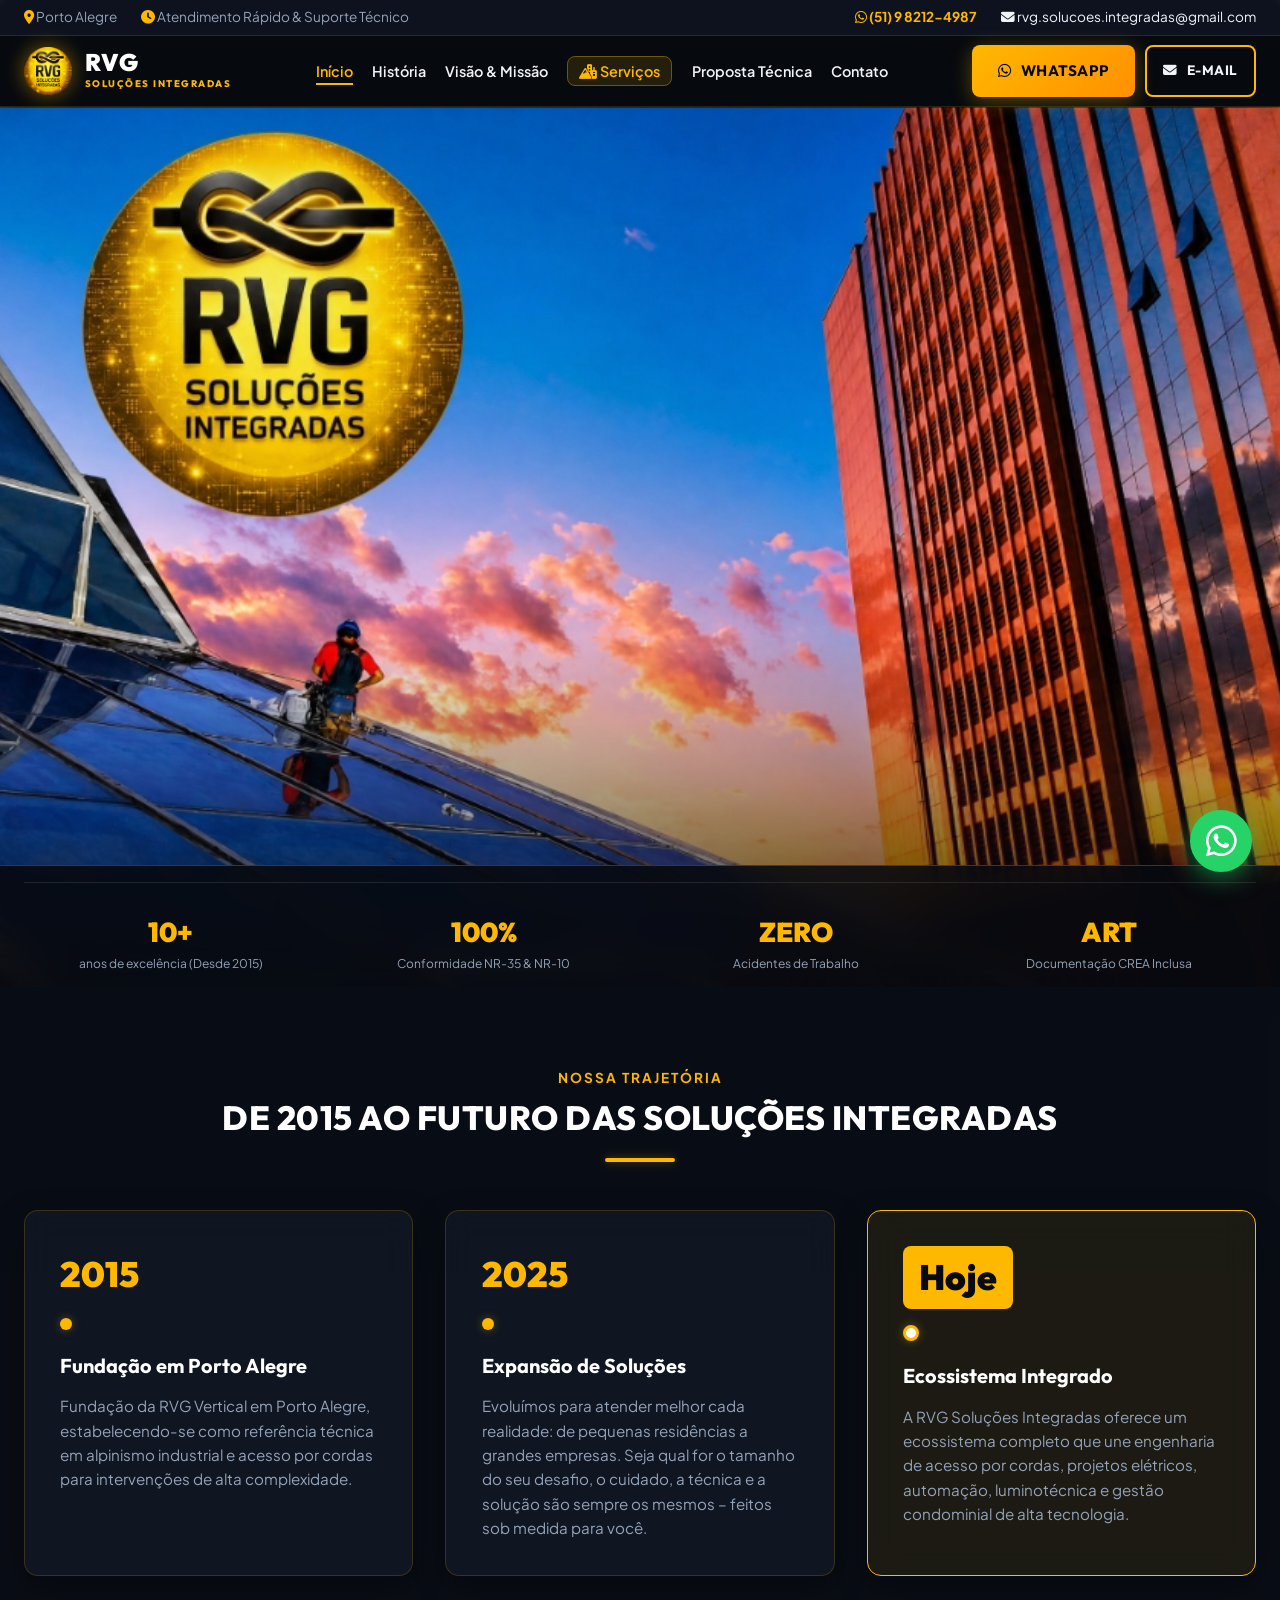
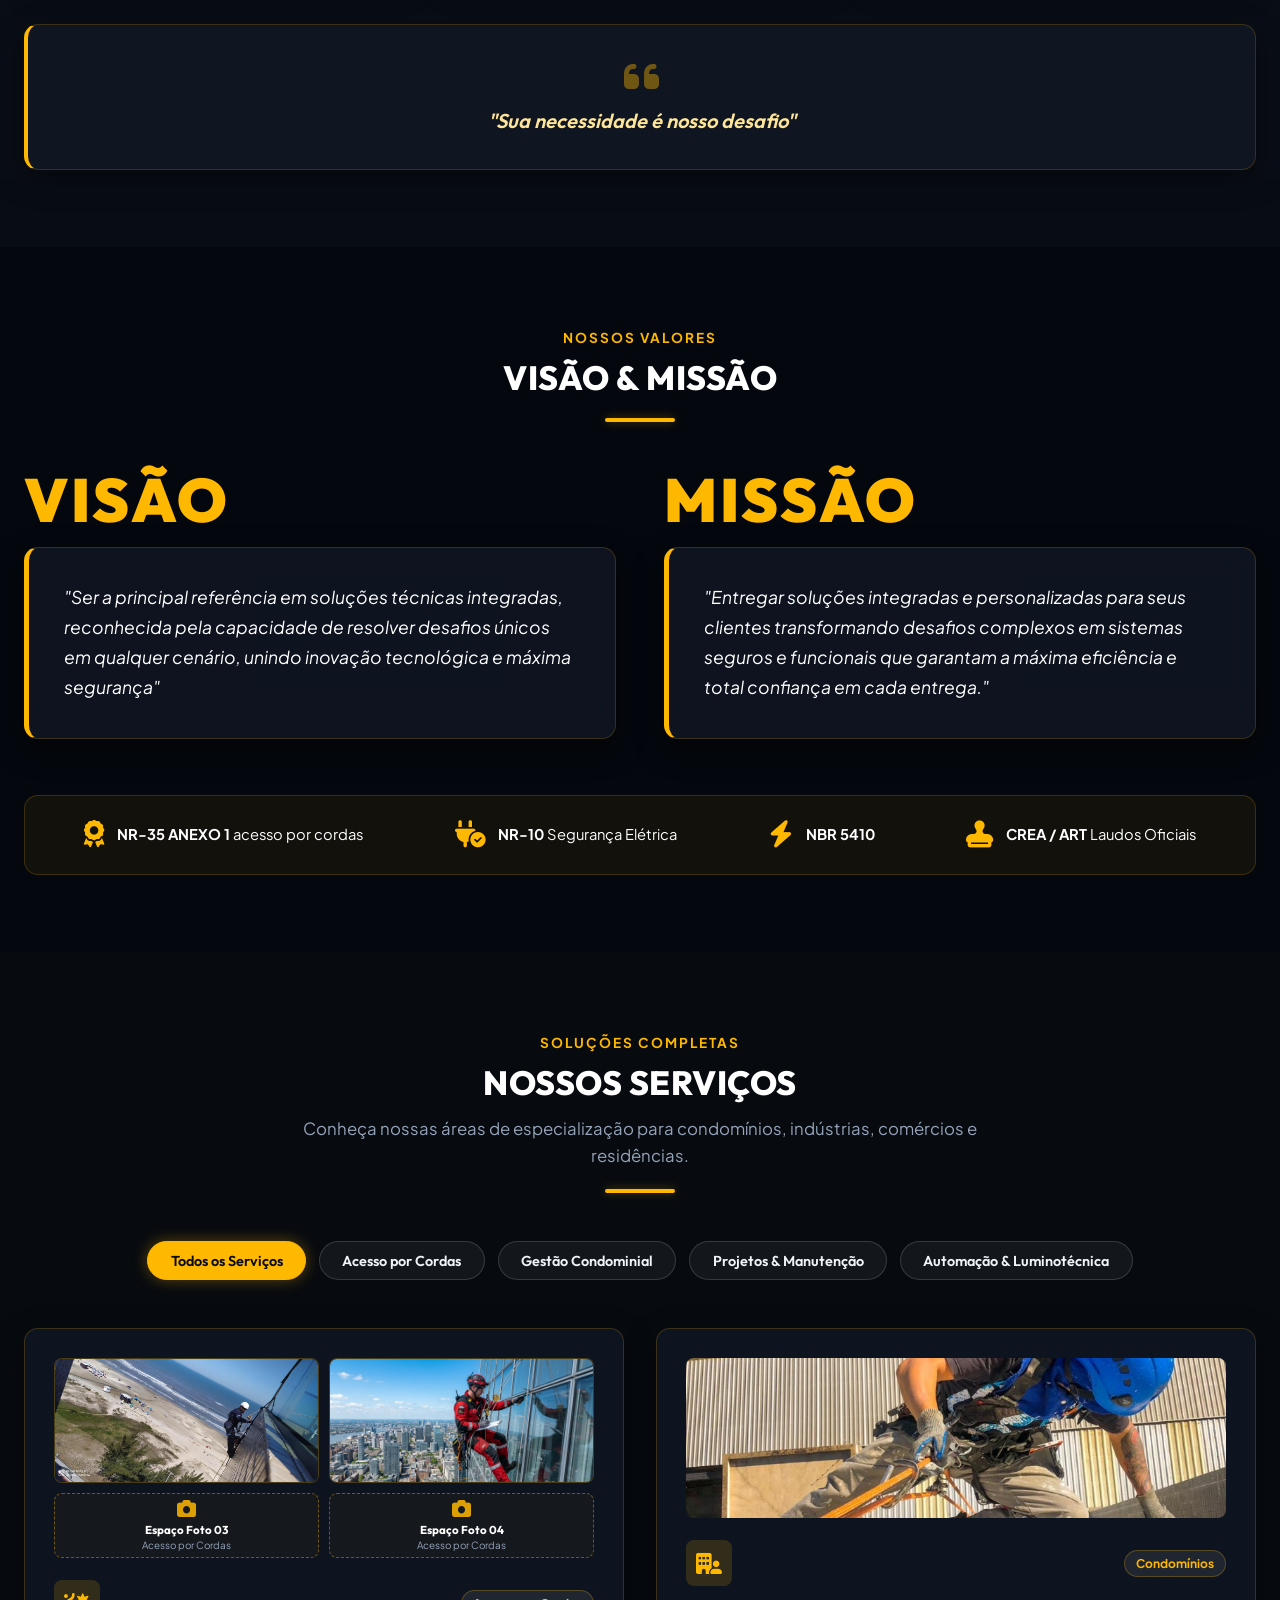
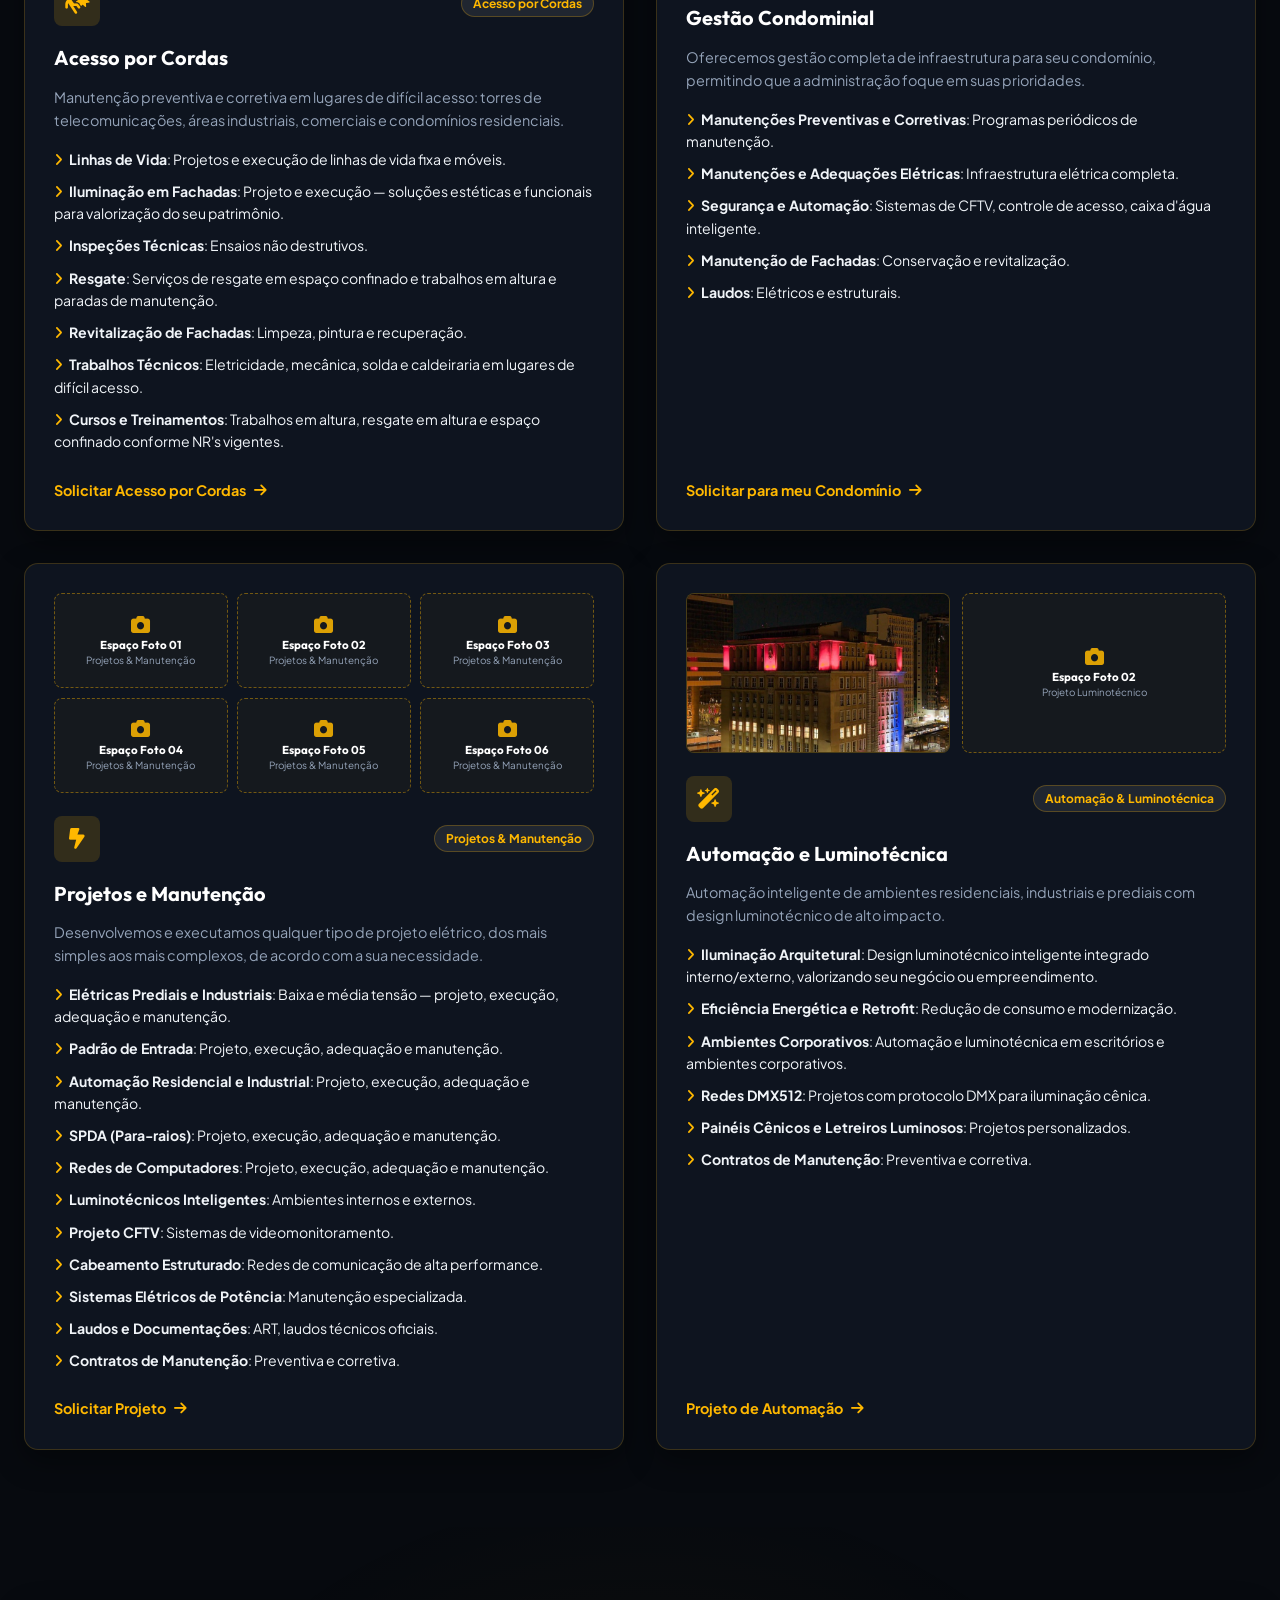
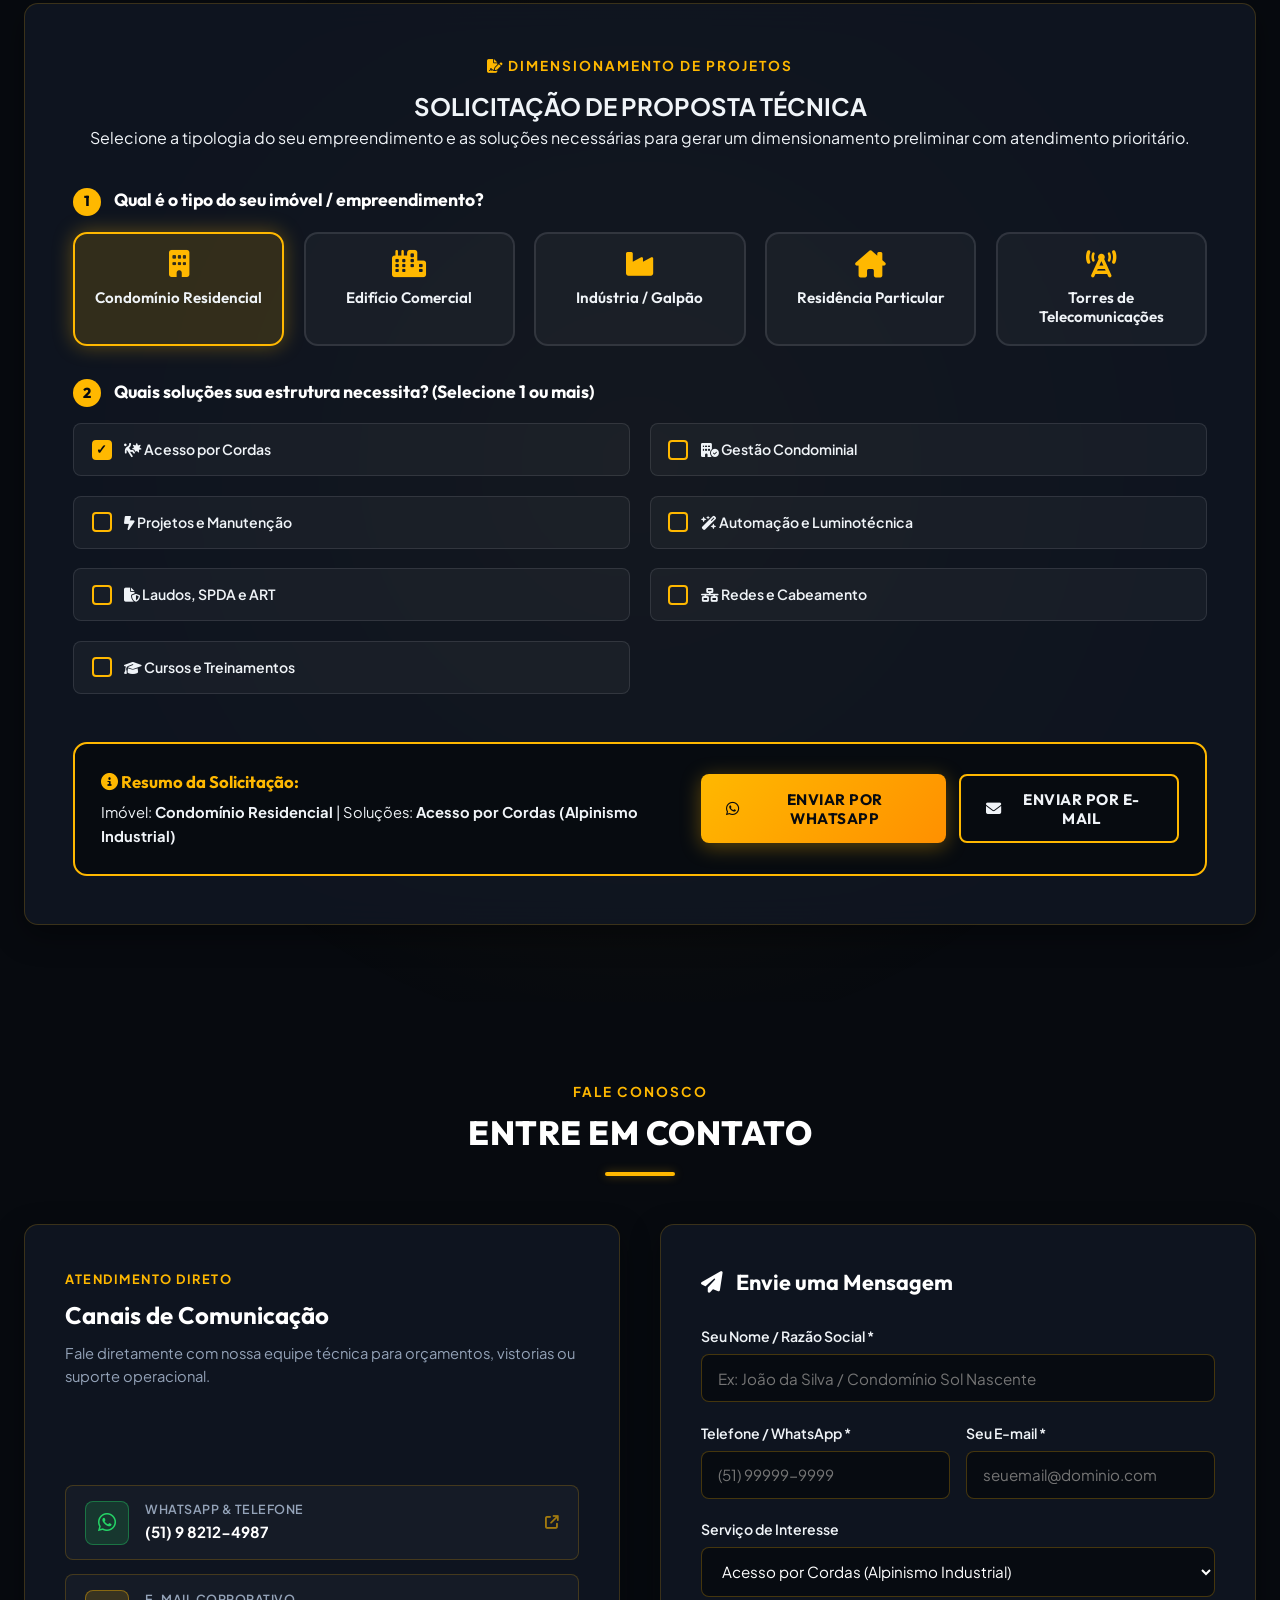
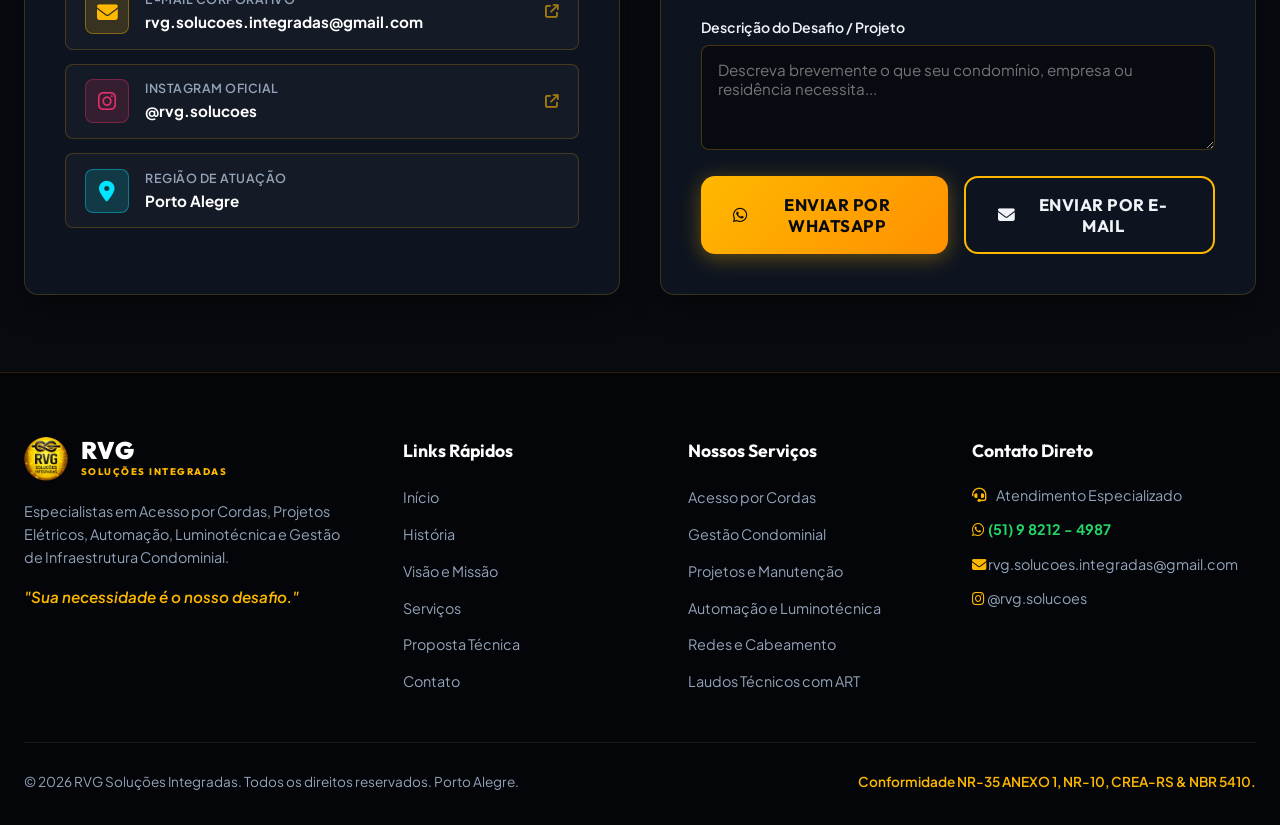
==== commit 79398373: "Add files via upload" ====
--- a/index.html
+++ b/index.html
@@ -3,9 +3,14 @@
 <head>
     <meta charset="UTF-8">
     <meta name="viewport" content="width=device-width, initial-scale=1.0">
-    <title>RVG Soluções Integradas | Alpinismo Industrial, Engenharia Elétrica e Gestão Condominial</title>
-    <meta name="description" content="RVG Soluções Integradas - Especialistas em Engenharia de Acesso por Altura (Alpinismo Industrial), Gestão Condominial, Instalações Elétricas, Automação, SPDA, PPCI e Segurança em Porto Alegre e Região.">
+    <title>RVG Soluções Integradas | Acesso por Cordas, Projetos Elétricos, Automação e Gestão Condominial</title>
+    <meta name="description" content="RVG Soluções Integradas - Especialistas em Acesso por Cordas (Alpinismo Industrial), Gestão Condominial, Projetos Elétricos, Automação, Luminotécnica e SPDA em Porto Alegre.">
     
+    <!-- Favicon -->
+    <link rel="icon" type="image/jpeg" href="assets/favicon.jpg">
+    <link rel="shortcut icon" type="image/jpeg" href="assets/favicon.jpg">
+    <link rel="apple-touch-icon" href="assets/favicon.jpg">
+
     <!-- Google Fonts -->
     <link rel="preconnect" href="https://fonts.googleapis.com">
     <link rel="preconnect" href="https://fonts.gstatic.com" crossorigin>
@@ -26,7 +31,7 @@
     <div class="top-bar">
         <div class="container top-bar-content">
             <div class="top-info">
-                <span><i class="fa-solid fa-location-dot"></i> Porto Alegre e Região Metropolitana - RS</span>
+                <span><i class="fa-solid fa-location-dot"></i> Porto Alegre</span>
                 <span><i class="fa-solid fa-clock"></i> Atendimento Rápido &amp; Suporte Técnico</span>
             </div>
             <div class="top-contact">
@@ -52,25 +57,39 @@
                 </div>
             </a>
 
-            <!-- Mobile Menu Toggle -->
-            <button class="mobile-toggle" id="mobile-toggle" aria-label="Abrir menu">
-                <i class="fa-solid fa-bars"></i>
-            </button>
-
-            <!-- Navigation Links Alinhados -->
+            <!-- Mobile Actions (WhatsApp Direto + Menu Hambúrguer) -->
+            <div class="mobile-header-actions">
+                <a href="https://wa.me/5551982124987?text=Ol%C3%A1%2C%20gostaria%20de%20um%20or%C3%A7amento%20com%20a%20RVG%20Solu%C3%A7%C3%B5es." target="_blank" class="mobile-header-wa" aria-label="Falar no WhatsApp" title="WhatsApp Direto">
+                    <i class="fa-brands fa-whatsapp"></i>
+                </a>
+                <button class="mobile-toggle" id="mobile-toggle" aria-label="Abrir menu">
+                    <i class="fa-solid fa-bars"></i>
+                </button>
+            </div>
+
+            <!-- Navigation Links -->
             <nav class="nav-menu" id="nav-menu">
                 <ul>
                     <li><a href="#hero" class="nav-link active">Início</a></li>
                     <li><a href="#historia" class="nav-link">História</a></li>
-                    <li><a href="#acesso-altura" class="nav-link highlight-link"><i class="fa-solid fa-mountain-city"></i> Acesso por Corda</a></li>
-                    <li><a href="#servicos" class="nav-link">Serviços</a></li>
-                    <li><a href="#simulador" class="nav-link">Simulador</a></li>
                     <li><a href="#visao-missao" class="nav-link">Visão &amp; Missão</a></li>
+                    <li><a href="#servicos" class="nav-link highlight-link"><i class="fa-solid fa-mountain-city"></i> Serviços</a></li>
+                    <li><a href="#proposta-tecnica" class="nav-link">Proposta Técnica</a></li>
                     <li><a href="#contato" class="nav-link">Contato</a></li>
                 </ul>
+
+                <!-- Mobile Drawer Direct Actions -->
+                <div class="nav-mobile-actions">
+                    <a href="https://wa.me/5551982124987?text=Ol%C3%A1%2C%20preciso%20de%20um%20atendimento%20t%C3%A9cnico%20da%20RVG." target="_blank" class="btn btn-gold nav-mob-btn">
+                        <i class="fa-brands fa-whatsapp"></i> WhatsApp: (51) 9 8212-4987
+                    </a>
+                    <a href="mailto:rvg.solucoes.integradas@gmail.com?subject=Solicita%C3%A7%C3%A3o%20de%20Or%C3%A7amento%20-%20RVG%20Solu%C3%A7%C3%B5es" class="btn btn-outline nav-mob-btn">
+                        <i class="fa-solid fa-envelope"></i> E-mail Corporativo
+                    </a>
+                </div>
             </nav>
 
-            <!-- Header Action Buttons (WhatsApp e Email) -->
+            <!-- Header Action Buttons (WhatsApp e Email - Desktop) -->
             <div class="header-actions">
                 <a href="https://wa.me/5551982124987?text=Ol%C3%A1%2C%20preciso%20de%20um%20atendimento%20t%C3%A9cnico%20da%20RVG." target="_blank" class="btn btn-primary header-cta" title="WhatsApp Directo">
                     <i class="fa-brands fa-whatsapp"></i> WhatsApp
@@ -82,20 +101,26 @@
         </div>
     </header>
 
-    <!-- HERO SECTION (Imagem Fullscreen Sem Moldura) -->
+    <!-- ============================================================
+         HERO SECTION (Banner Fullscreen Desktop / Sem Cortes no Mobile)
+         ============================================================ -->
     <section class="hero-fullscreen" id="hero">
-        <img src="assets/hero_banner_full.jpg" alt="RVG Soluções Integradas - Alpinismo Industrial e Engenharia" class="hero-fullscreen-img">
-        <div class="hero-fullscreen-overlay"></div>
-
-        <!-- Conteúdo flutuante sobre a imagem -->
-        <div class="hero-fullscreen-content">
-            <div class="hero-fullscreen-actions">
-                <a href="https://wa.me/5551982124987?text=Ol%C3%A1!%20Vim%20pelo%20site%20da%20RVG%20e%20gostaria%20de%20solicitar%20um%20or%C3%A7amento." target="_blank" class="btn btn-gold btn-lg">
-                    <i class="fa-brands fa-whatsapp"></i> Solicitar Orçamento no WhatsApp
-                </a>
-                <a href="mailto:rvg.solucoes.integradas@gmail.com?subject=Or%C3%A7amento%20RVG%20Solu%C3%A7%C3%B5es" class="btn btn-outline btn-lg">
-                    <i class="fa-solid fa-envelope"></i> Enviar um E-mail
-                </a>
+        <div class="hero-banner-container">
+            <img src="assets/hero_banner_full.jpg" alt="RVG Soluções Integradas - Alpinismo Industrial e Engenharia" class="hero-fullscreen-img">
+            <div class="hero-fullscreen-overlay"></div>
+        </div>
+
+        <!-- Mobile Quick CTA Bar (Visível apenas em Mobile) -->
+        <div class="hero-mobile-cta">
+            <div class="container">
+                <div class="hero-mobile-btn-group">
+                    <a href="https://wa.me/5551982124987?text=Ol%C3%A1%2C%20gostaria%20de%20um%20or%C3%A7amento%20com%20a%20RVG%20Solu%C3%A7%C3%B5es." target="_blank" class="btn btn-gold btn-hero-mob">
+                        <i class="fa-brands fa-whatsapp"></i> Orçamento no WhatsApp
+                    </a>
+                    <a href="#servicos" class="btn btn-outline btn-hero-mob-sec">
+                        <i class="fa-solid fa-mountain-city"></i> Conhecer Serviços
+                    </a>
+                </div>
             </div>
         </div>
 
@@ -104,8 +129,8 @@
             <div class="container">
                 <div class="hero-stats">
                     <div class="stat-item">
-                        <span class="stat-number">10+</span>
-                        <span class="stat-label">Anos de Excelência (Desde 2015)</span>
+                        <span class="stat-number">10+ </span>
+                        <span class="stat-label">anos de excelência (Desde 2015)</span>
                     </div>
                     <div class="stat-item">
                         <span class="stat-number">100%</span>
@@ -124,7 +149,9 @@
         </div>
     </section>
 
-    <!-- TIMELINE & HISTÓRIA -->
+    <!-- ============================================================
+         TIMELINE & HISTÓRIA
+         ============================================================ -->
     <section class="section timeline-section" id="historia">
         <div class="container">
             <div class="section-title text-center">
@@ -139,7 +166,7 @@
                     <div class="timeline-year">2015</div>
                     <div class="timeline-bullet"></div>
                     <h3>Fundação em Porto Alegre</h3>
-                    <p>Fundação da RVG Vertical em Porto Alegre, estabelecendo-se como referência técnica em alpinismo industrial e acesso por corda para intervenções de alta complexidade.</p>
+                    <p>Fundação da RVG Vertical em Porto Alegre, estabelecendo-se como referência técnica em alpinismo industrial e acesso por cordas para intervenções de alta complexidade.</p>
                 </div>
 
                 <!-- 2025 -->
@@ -155,346 +182,281 @@
                     <div class="timeline-year today-badge">Hoje</div>
                     <div class="timeline-bullet active-bullet"></div>
                     <h3>Ecossistema Integrado</h3>
-                    <p>A RVG Soluções Integradas oferece um ecossistema completo que une engenharia elétrica, automação, proteção patrimonial e manutenção predial de alta tecnologia.</p>
+                    <p>A RVG Soluções Integradas oferece um ecossistema completo que une engenharia de acesso por cordas, projetos elétricos, automação, luminotécnica e gestão condominial de alta tecnologia.</p>
                 </div>
             </div>
 
             <!-- Quote Banner -->
             <div class="quote-banner glass-card">
                 <i class="fa-solid fa-quote-left quote-icon"></i>
-                <p class="quote-text">"Transformando cada necessidade de nossos clientes em um desafio superado através da excelência técnica."</p>
+                <p class="quote-text">"Sua necessidade é nosso desafio"</p>
             </div>
         </div>
     </section>
 
-    <!-- POR QUE SOLUÇÕES INTEGRADAS? -->
-    <section class="section why-section">
-        <div class="container">
-            <div class="why-grid">
-                <div class="why-content">
-                    <h2>POR QUE <span class="text-gold">SOLUÇÕES INTEGRADAS?</span></h2>
-                    <div class="why-paragraphs">
-                        <p>Na RVG, cada cliente recebe uma solução sob medida.</p>
-                        <p>Unimos técnica e inteligência para garantir que tudo funcione exatamente como o esperado.</p>
-                        <p class="why-highlight">O resultado é a certeza de um projeto impecável e a tranquilidade que você precisa.</p>
-                    </div>
-
-                    <div class="why-features">
-                        <div class="why-feature-item">
-                            <i class="fa-solid fa-check-double text-gold"></i>
-                            <div>
-                                <h4>Sem Andaimes, Sem Complicação</h4>
-                                <p>Técnicas avançadas de acesso por corda reduzem o tempo de montagem e custos operacionais.</p>
-                            </div>
-                        </div>
-                        <div class="why-feature-item">
-                            <i class="fa-solid fa-file-contract text-gold"></i>
-                            <div>
-                                <h4>Responsabilidade Técnica Integral</h4>
-                                <p>Emissão de laudos, ARTs e conformidade rigorosa com NR-35, NR-10 e ANEEL.</p>
-                            </div>
-                        </div>
-                        <div class="why-feature-item">
-                            <i class="fa-solid fa-user-shield text-gold"></i>
-                            <div>
-                                <h4>Foco no Síndico e Gestor Predial</h4>
-                                <p>Transparência total, relatórios fotográficos e cumprimento rigoroso de prazos.</p>
-                            </div>
-                        </div>
-                    </div>
-                </div>
-
-                <div class="why-images-showcase">
-                    <div class="image-frame frame-left">
-                        <img src="assets/alpinist_facade.jpg" alt="Alpinista Industrial em Fachada">
-                        <span class="year-label">2011</span>
-                    </div>
-                    <div class="image-frame frame-right">
-                        <img src="assets/electrical_panel.jpg" alt="Manutenção Elétrica de Alta Performance">
-                        <span class="year-label">2020</span>
-                    </div>
-                </div>
-            </div>
-        </div>
-    </section>
-
-    <!-- ENGENHARIA DE ACESSO POR ALTURA (Foco Principal Solicitado) -->
-    <section class="section rope-access-section" id="acesso-altura">
+    <!-- ============================================================
+         VISÃO & MISSÃO (Logo após História)
+         ============================================================ -->
+    <section class="section vision-mission-section" id="visao-missao">
         <div class="container">
             <div class="section-title text-center">
-                <span class="section-tag highlight-tag"><i class="fa-solid fa-person-falling-burst"></i> Foco Principal</span>
-                <h2>ENGENHARIA DE ACESSO E TRABALHOS EM ALTURA</h2>
-                <p class="subtitle">Especializados em intervenções complexas. Nossa equipe alcança onde outros não conseguem, executando com precisão e segurança máxima.</p>
+                <span class="section-tag">Nossos Valores</span>
+                <h2>VISÃO &amp; MISSÃO</h2>
                 <div class="title-line"></div>
             </div>
 
-            <!-- Comparison Grid: Corda vs Andaime -->
-            <div class="comparison-wrapper glass-card">
-                <h3 class="comparison-title text-center"><i class="fa-solid fa-scale-balanced"></i> Por que o Alpinismo Industrial (Acesso por Corda) é a melhor escolha?</h3>
-                <div class="comparison-grid">
-                    <div class="comp-col rvg-comp">
-                        <div class="comp-header">
-                            <i class="fa-solid fa-circle-check"></i>
-                            <h4>Acesso por Corda (RVG)</h4>
-                        </div>
-                        <ul>
-                            <li><i class="fa-solid fa-check"></i> <strong>Zero Necessidade de Andaimes</strong>: Instalação ágil em poucas horas.</li>
-                            <li><i class="fa-solid fa-check"></i> <strong>Economia Operacional</strong>: Redução expressiva no custo total do projeto.</li>
-                            <li><i class="fa-solid fa-check"></i> <strong>Zero Impacto Estrutural</strong>: Proteção total à fachada e ao condomínio.</li>
-                            <li><i class="fa-solid fa-check"></i> <strong>Segurança Máxima NR-35</strong>: Profissionais certificados e equipamentos duplo backup.</li>
-                            <li><i class="fa-solid fa-check"></i> <strong>Flexibilidade Total</strong>: Alcance em ângulos e alturas de difícil acesso.</li>
-                        </ul>
-                    </div>
-
-                    <div class="comp-col traditional-comp">
-                        <div class="comp-header">
-                            <i class="fa-solid fa-triangle-exclamation"></i>
-                            <h4>Métodos Tradicionais (Andaimes)</h4>
-                        </div>
-                        <ul>
-                            <li><i class="fa-solid fa-xmark"></i> Montagem demorada e dispendiosa de estruturas metalizadas.</li>
-                            <li><i class="fa-solid fa-xmark"></i> Risco de avarias em calçadas, jardins e acabamentos de fachada.</li>
-                            <li><i class="fa-solid fa-xmark"></i> Bloqueio de passagens e perda de privacidade dos condôminos.</li>
-                            <li><i class="fa-solid fa-xmark"></i> Alto custo de locação por período e transporte pesado.</li>
-                        </ul>
-                    </div>
-                </div>
-            </div>
-
-            <!-- Operations Grid -->
-            <div class="operations-grid">
-                <div class="op-card glass-card">
-                    <div class="op-icon"><i class="fa-solid fa-bolt-lightning"></i></div>
-                    <h3>Instalações Elétricas Externas</h3>
-                    <p>Projetos e execuções seguras em fachadas, torres e estruturas elevadas com cabeamento de alta resistência UV e intempéries.</p>
-                </div>
-
-                <div class="op-card glass-card">
-                    <div class="op-icon"><i class="fa-solid fa-lightbulb"></i></div>
-                    <h3>Iluminação de Fachadas</h3>
-                    <p>Soluções estéticas e funcionais para valorização do patrimônio, refletores LED, fitas industriais e iluminação arquitetural.</p>
-                </div>
-
-                <div class="op-card glass-card">
-                    <div class="op-icon"><i class="fa-solid fa-screwdriver-wrench"></i></div>
-                    <h3>Manutenções Críticas em Altura</h3>
-                    <p>Intervenções essenciais em altura sem andaimes: reparos em tubulações, vedação de juntas, fixação de estruturas e limpeza técnica.</p>
-                </div>
-
-                <div class="op-card glass-card">
-                    <div class="op-icon"><i class="fa-solid fa-magnifying-glass-chart"></i></div>
-                    <h3>Inspeções Técnicas Não-Destrutivas</h3>
-                    <p>Avaliações detalhadas de fachadas, fissuras, SPDA e ferragens expostas com zero impacto estrutural e laudo fotográfico.</p>
-                </div>
-            </div>
-
+            <div class="vm-grid">
+                <!-- VISÃO -->
+                <div class="vm-block vision-block">
+                    <h2 class="vm-huge-title">VISÃO</h2>
+                    <div class="vm-card glass-card">
+                        <p class="vm-quote">"Ser a principal referência em soluções técnicas integradas, reconhecida pela capacidade de resolver desafios únicos em qualquer cenário, unindo inovação tecnológica e máxima segurança"</p>
+                    </div>
+                </div>
+
+                <!-- MISSÃO -->
+                <div class="vm-block mission-block">
+                    <h2 class="vm-huge-title">MISSÃO</h2>
+                    <div class="vm-card glass-card">
+                        <p class="vm-quote">"Entregar soluções integradas e personalizadas para seus clientes transformando desafios complexos em sistemas seguros e funcionais que garantam a máxima eficiência e total confiança em cada entrega."</p>
+                    </div>
+                </div>
+            </div>
+
+            <!-- Badges de Conformidade Normativa -->
+            <div class="compliance-badges-bar">
+                <div class="badge-item">
+                    <i class="fa-solid fa-award"></i>
+                    <span><strong>NR-35 ANEXO 1</strong> acesso por cordas</span>
+                </div>
+                <div class="badge-item">
+                    <i class="fa-solid fa-plug-circle-check"></i>
+                    <span><strong>NR-10</strong> Segurança Elétrica</span>
+                </div>
+                <div class="badge-item">
+                    <i class="fa-solid fa-bolt"></i>
+                    <span><strong>NBR 5410</strong></span>
+                </div>
+                <div class="badge-item">
+                    <i class="fa-solid fa-stamp"></i>
+                    <span><strong>CREA / ART</strong> Laudos Oficiais</span>
+                </div>
+            </div>
         </div>
     </section>
 
-    <!-- CATÁLOGO DE SERVIÇOS RVG REORGANIZADO E ALINHADO COM ESPAÇO PARA FOTOS -->
+    <!-- ============================================================
+         CATÁLOGO DE SERVIÇOS — 4 CATEGORIAS REESTRUTURADAS
+         ============================================================ -->
     <section class="section services-section" id="servicos">
         <div class="container">
             <div class="section-title text-center">
                 <span class="section-tag">Soluções Completas</span>
-                <h2>ECOSSISTEMA DE SERVIÇOS RVG</h2>
-                <p class="subtitle">Conheça nossas áreas de especialização para condomínios, empresas e residências com espaço reservado para ilustrações.</p>
+                <h2>NOSSOS SERVIÇOS</h2>
+                <p class="subtitle">Conheça nossas áreas de especialização para condomínios, indústrias, comércios e residências.</p>
                 <div class="title-line"></div>
             </div>
 
             <!-- Services Category Tabs Filter -->
             <div class="services-filter">
                 <button class="filter-btn active" data-filter="all">Todos os Serviços</button>
-                <button class="filter-btn" data-filter="altura">Acesso por Altura</button>
+                <button class="filter-btn" data-filter="cordas">Acesso por Cordas</button>
                 <button class="filter-btn" data-filter="condominio">Gestão Condominial</button>
-                <button class="filter-btn" data-filter="eletrica">Elétrica &amp; SPDA</button>
-                <button class="filter-btn" data-filter="automacao">Automação &amp; Luz</button>
-                <button class="filter-btn" data-filter="seguranca">Proteção &amp; Redes</button>
-                <button class="filter-btn" data-filter="performance">Bombas &amp; Painéis</button>
-            </div>
-
-            <!-- Services Grid Perfeitamente Alinhado -->
+                <button class="filter-btn" data-filter="projetos">Projetos &amp; Manutenção</button>
+                <button class="filter-btn" data-filter="automacao">Automação &amp; Luminotécnica</button>
+            </div>
+
+            <!-- Services Grid — 4 Cards -->
             <div class="services-aligned-grid">
                 
-                <!-- 1. Engenharia de Acesso e Trabalhos em Altura (Destaque Principal) -->
-                <div class="service-card glass-card" data-category="altura">
-                    <!-- Espaço Reservado para Imagem do Serviço -->
-                    <div class="service-image-container">
-                        <div class="service-img-placeholder">
-                            <i class="fa-solid fa-camera"></i>
-                            <span>Espaço Reservado para Foto do Serviço</span>
-                            <small>(Engenharia de Acesso e Altura)</small>
+                <!-- ====== 1. ACESSO POR CORDAS ====== -->
+                <div class="service-card glass-card" data-category="cordas">
+                    <div class="service-gallery-grid grid-4">
+                        <div class="gallery-slot">
+                            <img src="assets/servico_acesso_cordas.jpg" alt="Acesso por Cordas - Operação em Altura" class="gallery-img">
+                        </div>
+                        <div class="gallery-slot">
+                            <img src="assets/alpinist_facade.jpg" alt="Acesso por Cordas - Fachada Predial" class="gallery-img">
+                        </div>
+                        <div class="gallery-slot placeholder">
+                            <div class="slot-placeholder-content">
+                                <i class="fa-solid fa-camera"></i>
+                                <span>Espaço Foto 03</span>
+                                <small>Acesso por Cordas</small>
+                            </div>
+                        </div>
+                        <div class="gallery-slot placeholder">
+                            <div class="slot-placeholder-content">
+                                <i class="fa-solid fa-camera"></i>
+                                <span>Espaço Foto 04</span>
+                                <small>Acesso por Cordas</small>
+                            </div>
                         </div>
                     </div>
 
                     <div class="service-header">
                         <div class="service-icon"><i class="fa-solid fa-person-falling-burst"></i></div>
-                        <span class="service-cat-badge">Acesso em Altura</span>
-                    </div>
-                    <h3>Engenharia de Acesso e Trabalhos em Altura</h3>
-                    <p>Intervenções de alta precisão com Alpinismo Industrial (Acesso por Corda). Alcançamos onde outros não conseguem com segurança total.</p>
+                        <span class="service-cat-badge">Acesso por Cordas</span>
+                    </div>
+                    <h3>Acesso por Cordas</h3>
+                    <p>Manutenção preventiva e corretiva em lugares de difícil acesso: torres de telecomunicações, áreas industriais, comerciais e condomínios residenciais.</p>
                     <ul class="service-list">
-                        <li><i class="fa-solid fa-angle-right"></i> <strong>Instalações Externas</strong>: Elétrica segura em fachadas e torres.</li>
-                        <li><i class="fa-solid fa-angle-right"></i> <strong>Iluminação de Fachadas</strong>: Projetos arquiteturais e estéticos.</li>
-                        <li><i class="fa-solid fa-angle-right"></i> <strong>Manutenções Críticas</strong>: Serviços sem a necessidade de andaimes.</li>
-                        <li><i class="fa-solid fa-angle-right"></i> <strong>Inspeções Técnicas</strong>: Avaliação sem impacto estrutural.</li>
+                        <li><i class="fa-solid fa-angle-right"></i> <strong>Linhas de Vida</strong>: Projetos e execução de linhas de vida fixa e móveis.</li>
+                        <li><i class="fa-solid fa-angle-right"></i> <strong>Iluminação em Fachadas</strong>: Projeto e execução — soluções estéticas e funcionais para valorização do seu patrimônio.</li>
+                        <li><i class="fa-solid fa-angle-right"></i> <strong>Inspeções Técnicas</strong>: Ensaios não destrutivos.</li>
+                        <li><i class="fa-solid fa-angle-right"></i> <strong>Resgate</strong>: Serviços de resgate em espaço confinado e trabalhos em altura e paradas de manutenção.</li>
+                        <li><i class="fa-solid fa-angle-right"></i> <strong>Revitalização de Fachadas</strong>: Limpeza, pintura e recuperação.</li>
+                        <li><i class="fa-solid fa-angle-right"></i> <strong>Trabalhos Técnicos</strong>: Eletricidade, mecânica, solda e caldeiraria em lugares de difícil acesso.</li>
+                        <li><i class="fa-solid fa-angle-right"></i> <strong>Cursos e Treinamentos</strong>: Trabalhos em altura, resgate em altura e espaço confinado conforme NR's vigentes.</li>
                     </ul>
-                    <a href="https://wa.me/5551982124987?text=Gostaria%20de%20saber%20mais%20sobre%20Engenharia%20de%20Acesso%20por%20Altura." target="_blank" class="service-link">
-                        Solicitar Acesso por Corda <i class="fa-solid fa-arrow-right"></i>
+                    <a href="https://wa.me/5551982124987?text=Gostaria%20de%20saber%20mais%20sobre%20Acesso%20por%20Cordas." target="_blank" class="service-link">
+                        Solicitar Acesso por Cordas <i class="fa-solid fa-arrow-right"></i>
                     </a>
                 </div>
 
-                <!-- 2. Gestão de Infraestrutura Condominial -->
+                <!-- ====== 2. GESTÃO CONDOMINIAL ====== -->
                 <div class="service-card glass-card" data-category="condominio">
-                    <!-- Espaço Reservado para Imagem do Serviço -->
                     <div class="service-image-container">
-                        <div class="service-img-placeholder">
-                            <i class="fa-solid fa-camera"></i>
-                            <span>Espaço Reservado para Foto do Serviço</span>
-                            <small>(Gestão Condominial)</small>
-                        </div>
+                        <img src="assets/servico_gestao_condominial.jpg" alt="Gestão Condominial" class="service-card-img">
                     </div>
 
                     <div class="service-header">
                         <div class="service-icon"><i class="fa-solid fa-building-user"></i></div>
                         <span class="service-cat-badge">Condomínios</span>
                     </div>
-                    <h3>Gestão de Infraestrutura Condominial</h3>
-                    <p>Oferecemos gestão completa da infraestrutura do seu condomínio, permitindo que a administração foque em suas prioridades estratégicas.</p>
+                    <h3>Gestão Condominial</h3>
+                    <p>Oferecemos gestão completa de infraestrutura para seu condomínio, permitindo que a administração foque em suas prioridades.</p>
                     <ul class="service-list">
-                        <li><i class="fa-solid fa-angle-right"></i> <strong>Manutenções Preventivas</strong>: Programas periódicos de conservação.</li>
-                        <li><i class="fa-solid fa-angle-right"></i> <strong>Infraestrutura Elétrica/Hidráulica</strong>: Manutenção robusta.</li>
-                        <li><i class="fa-solid fa-angle-right"></i> <strong>Segurança e Automação</strong>: Gestão de sistemas de ponta.</li>
-                        <li><i class="fa-solid fa-angle-right"></i> <strong>Foco no Síndico</strong>: Transparência, agilidade e relatórios.</li>
+                        <li><i class="fa-solid fa-angle-right"></i> <strong>Manutenções Preventivas e Corretivas</strong>: Programas periódicos de manutenção.</li>
+                        <li><i class="fa-solid fa-angle-right"></i> <strong>Manutenções e Adequações Elétricas</strong>: Infraestrutura elétrica completa.</li>
+                        <li><i class="fa-solid fa-angle-right"></i> <strong>Segurança e Automação</strong>: Sistemas de CFTV, controle de acesso, caixa d'água inteligente.</li>
+                        <li><i class="fa-solid fa-angle-right"></i> <strong>Manutenção de Fachadas</strong>: Conservação e revitalização.</li>
+                        <li><i class="fa-solid fa-angle-right"></i> <strong>Laudos</strong>: Elétricos e estruturais.</li>
                     </ul>
-                    <a href="https://wa.me/5551982124987?text=Gostaria%20de%20saber%20mais%20sobre%20Gest%C3%A3o%20de%20Infraestrutura%20Condominial." target="_blank" class="service-link">
+                    <a href="https://wa.me/5551982124987?text=Gostaria%20de%20saber%20mais%20sobre%20Gest%C3%A3o%20Condominial." target="_blank" class="service-link">
                         Solicitar para meu Condomínio <i class="fa-solid fa-arrow-right"></i>
                     </a>
                 </div>
 
-                <!-- 3. Instalações Elétricas e Regularização Técnica -->
-                <div class="service-card glass-card" data-category="eletrica">
-                    <!-- Espaço Reservado para Imagem do Serviço -->
-                    <div class="service-image-container">
-                        <div class="service-img-placeholder">
-                            <i class="fa-solid fa-camera"></i>
-                            <span>Espaço Reservado para Foto do Serviço</span>
-                            <small>(Instalações Elétricas &amp; SPDA)</small>
+                <!-- ====== 3. PROJETOS E MANUTENÇÃO ====== -->
+                <div class="service-card glass-card" data-category="projetos">
+                    <div class="service-gallery-grid grid-6">
+                        <div class="gallery-slot placeholder">
+                            <div class="slot-placeholder-content">
+                                <i class="fa-solid fa-camera"></i>
+                                <span>Espaço Foto 01</span>
+                                <small>Projetos &amp; Manutenção</small>
+                            </div>
+                        </div>
+                        <div class="gallery-slot placeholder">
+                            <div class="slot-placeholder-content">
+                                <i class="fa-solid fa-camera"></i>
+                                <span>Espaço Foto 02</span>
+                                <small>Projetos &amp; Manutenção</small>
+                            </div>
+                        </div>
+                        <div class="gallery-slot placeholder">
+                            <div class="slot-placeholder-content">
+                                <i class="fa-solid fa-camera"></i>
+                                <span>Espaço Foto 03</span>
+                                <small>Projetos &amp; Manutenção</small>
+                            </div>
+                        </div>
+                        <div class="gallery-slot placeholder">
+                            <div class="slot-placeholder-content">
+                                <i class="fa-solid fa-camera"></i>
+                                <span>Espaço Foto 04</span>
+                                <small>Projetos &amp; Manutenção</small>
+                            </div>
+                        </div>
+                        <div class="gallery-slot placeholder">
+                            <div class="slot-placeholder-content">
+                                <i class="fa-solid fa-camera"></i>
+                                <span>Espaço Foto 05</span>
+                                <small>Projetos &amp; Manutenção</small>
+                            </div>
+                        </div>
+                        <div class="gallery-slot placeholder">
+                            <div class="slot-placeholder-content">
+                                <i class="fa-solid fa-camera"></i>
+                                <span>Espaço Foto 06</span>
+                                <small>Projetos &amp; Manutenção</small>
+                            </div>
                         </div>
                     </div>
 
                     <div class="service-header">
                         <div class="service-icon"><i class="fa-solid fa-bolt-lightning"></i></div>
-                        <span class="service-cat-badge">Elétrica &amp; SPDA</span>
-                    </div>
-                    <h3>Instalações Elétricas &amp; Regularização</h3>
-                    <p>Desenvolvemos e executamos projetos e adequações elétricas completas em estrita conformidade com as normas vigentes (NBRs, CREA, ANEEL).</p>
+                        <span class="service-cat-badge">Projetos &amp; Manutenção</span>
+                    </div>
+                    <h3>Projetos e Manutenção</h3>
+                    <p>Desenvolvemos e executamos qualquer tipo de projeto elétrico, dos mais simples aos mais complexos, de acordo com a sua necessidade.</p>
                     <ul class="service-list">
-                        <li><i class="fa-solid fa-angle-right"></i> <strong>Projetos Elétricos</strong>: Residencial, predial e industrial.</li>
-                        <li><i class="fa-solid fa-angle-right"></i> <strong>Sistemas SPDA (Para-raios)</strong>: Execução conforme NBR 5419.</li>
-                        <li><i class="fa-solid fa-angle-right"></i> <strong>Adequações PPCI</strong>: Proteção contra incêndios.</li>
-                        <li><i class="fa-solid fa-angle-right"></i> <strong>Documentação &amp; ART</strong>: Laudos oficiais perante órgãos.</li>
+                        <li><i class="fa-solid fa-angle-right"></i> <strong>Elétricas Prediais e Industriais</strong>: Baixa e média tensão — projeto, execução, adequação e manutenção.</li>
+                        <li><i class="fa-solid fa-angle-right"></i> <strong>Padrão de Entrada</strong>: Projeto, execução, adequação e manutenção.</li>
+                        <li><i class="fa-solid fa-angle-right"></i> <strong>Automação Residencial e Industrial</strong>: Projeto, execução, adequação e manutenção.</li>
+                        <li><i class="fa-solid fa-angle-right"></i> <strong>SPDA (Para-raios)</strong>: Projeto, execução, adequação e manutenção.</li>
+                        <li><i class="fa-solid fa-angle-right"></i> <strong>Redes de Computadores</strong>: Projeto, execução, adequação e manutenção.</li>
+                        <li><i class="fa-solid fa-angle-right"></i> <strong>Luminotécnicos Inteligentes</strong>: Ambientes internos e externos.</li>
+                        <li><i class="fa-solid fa-angle-right"></i> <strong>Projeto CFTV</strong>: Sistemas de videomonitoramento.</li>
+                        <li><i class="fa-solid fa-angle-right"></i> <strong>Cabeamento Estruturado</strong>: Redes de comunicação de alta performance.</li>
+                        <li><i class="fa-solid fa-angle-right"></i> <strong>Sistemas Elétricos de Potência</strong>: Manutenção especializada.</li>
+                        <li><i class="fa-solid fa-angle-right"></i> <strong>Laudos e Documentações</strong>: ART, laudos técnicos oficiais.</li>
+                        <li><i class="fa-solid fa-angle-right"></i> <strong>Contratos de Manutenção</strong>: Preventiva e corretiva.</li>
                     </ul>
-                    <a href="https://wa.me/5551982124987?text=Gostaria%20de%20saber%20mais%20sobre%20Instala%C3%A7%C3%B5es%20El%C3%A9tricas%20e%20SPDA." target="_blank" class="service-link">
-                        Solicitar Laudo / Regularização <i class="fa-solid fa-arrow-right"></i>
+                    <a href="https://wa.me/5551982124987?text=Gostaria%20de%20saber%20mais%20sobre%20Projetos%20e%20Manuten%C3%A7%C3%A3o." target="_blank" class="service-link">
+                        Solicitar Projeto <i class="fa-solid fa-arrow-right"></i>
                     </a>
                 </div>
 
-                <!-- 4. Tecnologia em Automação e Design Luminotécnico -->
+                <!-- ====== 4. AUTOMAÇÃO E LUMINOTÉCNICA ====== -->
                 <div class="service-card glass-card" data-category="automacao">
-                    <!-- Espaço Reservado para Imagem do Serviço -->
-                    <div class="service-image-container">
-                        <div class="service-img-placeholder">
-                            <i class="fa-solid fa-camera"></i>
-                            <span>Espaço Reservado para Foto do Serviço</span>
-                            <small>(Automação &amp; Iluminação)</small>
+                    <div class="service-gallery-grid grid-2">
+                        <div class="gallery-slot">
+                            <img src="assets/servico_automacao_luminotecnica.jpg" alt="Automação e Luminotécnica" class="gallery-img">
+                        </div>
+                        <div class="gallery-slot placeholder">
+                            <div class="slot-placeholder-content">
+                                <i class="fa-solid fa-camera"></i>
+                                <span>Espaço Foto 02</span>
+                                <small>Projeto Luminotécnico</small>
+                            </div>
                         </div>
                     </div>
 
                     <div class="service-header">
                         <div class="service-icon"><i class="fa-solid fa-wand-magic-sparkles"></i></div>
-                        <span class="service-cat-badge">Automação &amp; Luz</span>
-                    </div>
-                    <h3>Tecnologia em Automação &amp; Design Luminotécnico</h3>
-                    <p>Transformamos ambientes por meio da tecnologia, proporcionando modernidade, funcionalidade e valorização do seu imóvel.</p>
+                        <span class="service-cat-badge">Automação &amp; Luminotécnica</span>
+                    </div>
+                    <h3>Automação e Luminotécnica</h3>
+                    <p>Automação inteligente de ambientes residenciais, industriais e prediais com design luminotécnico de alto impacto.</p>
                     <ul class="service-list">
-                        <li><i class="fa-solid fa-angle-right"></i> <strong>Automação Inteligente</strong>: Residencial, predial e industrial.</li>
-                        <li><i class="fa-solid fa-angle-right"></i> <strong>Integração de Motores</strong>: Conectividade de sistemas operacionais.</li>
-                        <li><i class="fa-solid fa-angle-right"></i> <strong>Iluminação Arquitetural</strong>: Design luminotécnico interno/externo.</li>
-                        <li><i class="fa-solid fa-angle-right"></i> <strong>Eficiência Energética</strong>: Redução direta no consumo de energia.</li>
+                        <li><i class="fa-solid fa-angle-right"></i> <strong>Iluminação Arquitetural</strong>: Design luminotécnico inteligente integrado interno/externo, valorizando seu negócio ou empreendimento.</li>
+                        <li><i class="fa-solid fa-angle-right"></i> <strong>Eficiência Energética e Retrofit</strong>: Redução de consumo e modernização.</li>
+                        <li><i class="fa-solid fa-angle-right"></i> <strong>Ambientes Corporativos</strong>: Automação e luminotécnica em escritórios e ambientes corporativos.</li>
+                        <li><i class="fa-solid fa-angle-right"></i> <strong>Redes DMX512</strong>: Projetos com protocolo DMX para iluminação cênica.</li>
+                        <li><i class="fa-solid fa-angle-right"></i> <strong>Painéis Cênicos e Letreiros Luminosos</strong>: Projetos personalizados.</li>
+                        <li><i class="fa-solid fa-angle-right"></i> <strong>Contratos de Manutenção</strong>: Preventiva e corretiva.</li>
                     </ul>
-                    <a href="https://wa.me/5551982124987?text=Gostaria%20de%20saber%20mais%20sobre%20Automa%C3%A7%C3%A3o%20e%20Ilumina%C3%A7%C3%A3o." target="_blank" class="service-link">
+                    <a href="https://wa.me/5551982124987?text=Gostaria%20de%20saber%20mais%20sobre%20Automa%C3%A7%C3%A3o%20e%20Luminot%C3%A9cnica." target="_blank" class="service-link">
                         Projeto de Automação <i class="fa-solid fa-arrow-right"></i>
                     </a>
                 </div>
 
-                <!-- 5. Proteção Patrimonial e Inteligência de Redes -->
-                <div class="service-card glass-card" data-category="seguranca">
-                    <!-- Espaço Reservado para Imagem do Serviço -->
-                    <div class="service-image-container">
-                        <div class="service-img-placeholder">
-                            <i class="fa-solid fa-camera"></i>
-                            <span>Espaço Reservado para Foto do Serviço</span>
-                            <small>(Proteção Patrimonial &amp; Redes)</small>
-                        </div>
-                    </div>
-
-                    <div class="service-header">
-                        <div class="service-icon"><i class="fa-solid fa-shield-cat"></i></div>
-                        <span class="service-cat-badge">Segurança &amp; Redes</span>
-                    </div>
-                    <h3>Proteção Patrimonial &amp; Inteligência de Redes</h3>
-                    <p>Protegemos seus ativos mais valiosos com sistemas integrados de segurança eletrônica e infraestrutura de redes avançadas.</p>
-                    <ul class="service-list">
-                        <li><i class="fa-solid fa-angle-right"></i> <strong>CFTV Profissional</strong>: Monitoramento HD por câmeras avançadas.</li>
-                        <li><i class="fa-solid fa-angle-right"></i> <strong>Alarmes &amp; Sensores</strong>: Detecção de intrusão imediata.</li>
-                        <li><i class="fa-solid fa-angle-right"></i> <strong>Controle de Acesso</strong>: Biometria, tags e eclusas de pedestres.</li>
-                        <li><i class="fa-solid fa-angle-right"></i> <strong>Cabeamento Estruturado</strong>: Redes de comunicação de alta performance.</li>
-                    </ul>
-                    <a href="https://wa.me/5551982124987?text=Gostaria%20de%20saber%20mais%20sobre%20CFTV%20e%20Controle%20de%20Acesso." target="_blank" class="service-link">
-                        Orçamento de Segurança <i class="fa-solid fa-arrow-right"></i>
-                    </a>
-                </div>
-
-                <!-- 6. Performance Operacional e Sustentabilidade -->
-                <div class="service-card glass-card" data-category="performance">
-                    <!-- Espaço Reservado para Imagem do Serviço -->
-                    <div class="service-image-container">
-                        <div class="service-img-placeholder">
-                            <i class="fa-solid fa-camera"></i>
-                            <span>Espaço Reservado para Foto do Serviço</span>
-                            <small>(Painéis &amp; Bombas de Recalque)</small>
-                        </div>
-                    </div>
-
-                    <div class="service-header">
-                        <div class="service-icon"><i class="fa-solid fa-gears"></i></div>
-                        <span class="service-cat-badge">Painéis &amp; Bombas</span>
-                    </div>
-                    <h3>Performance Operacional &amp; Sustentabilidade</h3>
-                    <p>Asseguramos a continuidade operacional e o desempenho máximo de seus equipamentos com manutenção especializada constante.</p>
-                    <ul class="service-list">
-                        <li><i class="fa-solid fa-angle-right"></i> <strong>Painéis Elétricos &amp; Comandos</strong>: Manutenção preventiva e corretiva.</li>
-                        <li><i class="fa-solid fa-angle-right"></i> <strong>Bombas de Recalque</strong>: Caixas d'água e água de combate a incêndio.</li>
-                        <li><i class="fa-solid fa-angle-right"></i> <strong>Sistemas de Automação</strong>: Suporte técnico integrativo.</li>
-                        <li><i class="fa-solid fa-angle-right"></i> <strong>Operação Contínua</strong>: Garantia de funcionamento 24/7.</li>
-                    </ul>
-                    <a href="https://wa.me/5551982124987?text=Gostaria%20de%20saber%20mais%20sobre%20Manuten%C3%A7%C3%A3o%20de%20Pain%C3%A9is%20e%20Bombas." target="_blank" class="service-link">
-                        Manutenção de Bombas <i class="fa-solid fa-arrow-right"></i>
-                    </a>
-                </div>
-
             </div>
         </div>
     </section>
 
-    <!-- SIMULADOR INTERATIVO DE ORÇAMENTO RÁPIDO -->
-    <section class="section simulator-section" id="simulador">
+    <!-- ============================================================
+         DIMENSIONAMENTO & PROPOSTA TÉCNICA
+         ============================================================ -->
+    <section class="section simulator-section" id="proposta-tecnica">
         <div class="container">
             <div class="simulator-wrapper glass-card">
                 <div class="sim-header text-center">
-                    <span class="section-tag"><i class="fa-solid fa-calculator"></i> Ferramenta Interativa</span>
-                    <h2>SIMULADOR RÁPIDO DE ORÇAMENTO</h2>
-                    <p>Selecione seu perfil e os serviços desejados para gerar uma proposta personalizada instantânea para envio direto ao WhatsApp ou E-mail!</p>
+                    <span class="section-tag"><i class="fa-solid fa-file-signature"></i> Dimensionamento de Projetos</span>
+                    <h2>SOLICITAÇÃO DE PROPOSTA TÉCNICA</h2>
+                    <p>Selecione a tipologia do seu empreendimento e as soluções necessárias para gerar um dimensionamento preliminar com atendimento prioritário.</p>
                 </div>
 
                 <div class="sim-body">
@@ -518,6 +480,10 @@
                                 <i class="fa-solid fa-house-chimney"></i>
                                 <span>Residência Particular</span>
                             </button>
+                            <button class="sim-option-btn" data-type="Torres de Telecomunicações">
+                                <i class="fa-solid fa-tower-cell"></i>
+                                <span>Torres de Telecomunicações</span>
+                            </button>
                         </div>
                     </div>
 
@@ -526,39 +492,45 @@
                         <label class="sim-step-label"><span class="step-num">2</span> Quais soluções sua estrutura necessita? (Selecione 1 ou mais)</label>
                         <div class="sim-checkbox-grid">
                             <label class="sim-check-card">
-                                <input type="checkbox" value="Engenharia de Acesso por Altura (Alpinismo Industrial)" checked>
+                                <input type="checkbox" value="Acesso por Cordas (Alpinismo Industrial)" checked>
                                 <span class="check-box"></span>
-                                <span class="check-title"><i class="fa-solid fa-person-falling-burst"></i> Acesso por Corda (Fachadas/Alturas)</span>
+                                <span class="check-title"><i class="fa-solid fa-person-falling-burst"></i> Acesso por Cordas</span>
                             </label>
 
                             <label class="sim-check-card">
-                                <input type="checkbox" value="Laudos Elétricos / SPDA / Emissão de ART">
+                                <input type="checkbox" value="Gestão de Infraestrutura Condominial">
                                 <span class="check-box"></span>
-                                <span class="check-title"><i class="fa-solid fa-file-shield"></i> Laudos, SPDA e ART (CREA)</span>
+                                <span class="check-title"><i class="fa-solid fa-building-circle-check"></i> Gestão Condominial</span>
                             </label>
 
                             <label class="sim-check-card">
-                                <input type="checkbox" value="Gestão Preventiva de Infraestrutura Condominial">
+                                <input type="checkbox" value="Projetos e Manutenção Elétrica">
                                 <span class="check-box"></span>
-                                <span class="check-title"><i class="fa-solid fa-building-circle-check"></i> Gestão de Infraestrutura Condominial</span>
+                                <span class="check-title"><i class="fa-solid fa-bolt-lightning"></i> Projetos e Manutenção</span>
                             </label>
 
                             <label class="sim-check-card">
-                                <input type="checkbox" value="CFTV, Controle de Acesso e Alarmes">
+                                <input type="checkbox" value="Automação e Luminotécnica">
                                 <span class="check-box"></span>
-                                <span class="check-title"><i class="fa-solid fa-video"></i> CFTV, Alarmes e Biometria</span>
+                                <span class="check-title"><i class="fa-solid fa-wand-magic-sparkles"></i> Automação e Luminotécnica</span>
                             </label>
 
                             <label class="sim-check-card">
-                                <input type="checkbox" value="Manutenção de Bombas de Recalque e Painéis">
+                                <input type="checkbox" value="Laudos Técnicos / SPDA / ART">
                                 <span class="check-box"></span>
-                                <span class="check-title"><i class="fa-solid fa-pump-soap"></i> Bombas de Recalque e Painéis</span>
+                                <span class="check-title"><i class="fa-solid fa-file-shield"></i> Laudos, SPDA e ART</span>
                             </label>
 
                             <label class="sim-check-card">
-                                <input type="checkbox" value="Automação e Iluminação Arquitetural">
+                                <input type="checkbox" value="Redes de Computadores / Cabeamento Estruturado / Fibra">
                                 <span class="check-box"></span>
-                                <span class="check-title"><i class="fa-solid fa-lightbulb"></i> Automação e Iluminação</span>
+                                <span class="check-title"><i class="fa-solid fa-network-wired"></i> Redes e Cabeamento</span>
+                            </label>
+
+                            <label class="sim-check-card">
+                                <input type="checkbox" value="Cursos e Treinamentos (NR-35, Resgate em Altura)">
+                                <span class="check-box"></span>
+                                <span class="check-title"><i class="fa-solid fa-graduation-cap"></i> Cursos e Treinamentos</span>
                             </label>
                         </div>
                     </div>
@@ -566,8 +538,8 @@
                     <!-- Result Box com Opções de Envio WhatsApp e Email -->
                     <div class="sim-result-box">
                         <div class="result-info">
-                            <h4><i class="fa-solid fa-circle-info"></i> Resumo do Orçamento:</h4>
-                            <p id="sim-summary-text">Imóvel: <strong>Condomínio Residencial</strong> | Serviço: <strong>Engenharia de Acesso por Altura (Alpinismo Industrial)</strong></p>
+                            <h4><i class="fa-solid fa-circle-info"></i> Resumo da Solicitação:</h4>
+                            <p id="sim-summary-text">Imóvel: <strong>Condomínio Residencial</strong> | Soluções: <strong>Acesso por Cordas (Alpinismo Industrial)</strong></p>
                         </div>
                         <div class="sim-action-buttons">
                             <button class="btn btn-gold" id="btn-send-sim-wa">
@@ -583,108 +555,80 @@
         </div>
     </section>
 
-    <!-- VISÃO & MISSÃO -->
-    <section class="section vision-mission-section" id="visao-missao">
-        <div class="container">
-            <div class="vm-grid">
-                
-                <!-- VISÃO -->
-                <div class="vm-block vision-block">
-                    <h2 class="vm-huge-title">VISÃO</h2>
-                    <div class="vm-card glass-card">
-                        <p class="vm-quote">"Ser a principal referência em soluções técnicas integradas, reconhecida pela capacidade de resolver desafios únicos em qualquer cenário, unindo inovação tecnológica e máxima segurança"</p>
-                    </div>
-                </div>
-
-                <!-- MISSÃO -->
-                <div class="vm-block mission-block">
-                    <h2 class="vm-huge-title">MISSÃO</h2>
-                    <div class="vm-card glass-card">
-                        <p class="vm-quote">"Entregar soluções integradas e personalizadas para seus clientes transformando desafios complexos em sistemas seguros e funcionais que garantam a máxima eficiência e total confiança em cada entrega."</p>
-                    </div>
-                </div>
-
-            </div>
-
-            <!-- Badges de Conformidade Normativa -->
-            <div class="compliance-badges-bar">
-                <div class="badge-item">
-                    <i class="fa-solid fa-award"></i>
-                    <span><strong>NR-35</strong> Trabalho em Altura</span>
-                </div>
-                <div class="badge-item">
-                    <i class="fa-solid fa-plug-circle-check"></i>
-                    <span><strong>NR-10</strong> Segurança Elétrica</span>
-                </div>
-                <div class="badge-item">
-                    <i class="fa-solid fa-cloud-bolt"></i>
-                    <span><strong>NBR 5419</strong> SPDA / Para-raios</span>
-                </div>
-                <div class="badge-item">
-                    <i class="fa-solid fa-fire-extinguisher"></i>
-                    <span><strong>PPCI</strong> Proteção Incêndio</span>
-                </div>
-                <div class="badge-item">
-                    <i class="fa-solid fa-stamp"></i>
-                    <span><strong>CREA / ART</strong> Laudos Oficiais</span>
-                </div>
-            </div>
-        </div>
-    </section>
-
-    <!-- CARTÃO DE CONTATO E CONTATO DIRETO -->
+    <!-- ============================================================
+         CARTÃO DE CONTATO E CONTATO DIRETO
+         ============================================================ -->
     <section class="section contact-section" id="contato">
         <div class="container">
             <div class="section-title text-center">
                 <span class="section-tag">Fale Conosco</span>
                 <h2>ENTRE EM CONTATO</h2>
-                <p class="subtitle">Sua necessidade é o nosso desafio. Estamos prontos para atender seu projeto com agilidade e excelência.</p>
                 <div class="title-line"></div>
             </div>
 
             <div class="contact-grid">
                 
-                <!-- Cartão de Visita Oficial -->
-                <div class="business-card-wrapper">
-                    <div class="b-card">
-                        <div class="b-card-header">
-                            <span class="b-card-slogan">Sua necessidade é nosso desafio</span>
-                        </div>
-                        <div class="b-card-body">
-                            <div class="b-card-info-full">
-                                <h3 class="b-card-name">RAFAEL VIDOR GOMES</h3>
-                                <p class="b-card-role"><i class="fa-solid fa-user-gear"></i> RVG Soluções Integradas</p>
-                                
-                                <!-- Link Direto de Alta Visibilidade para WhatsApp -->
-                                <div class="b-card-wa-direct">
-                                    <a href="https://wa.me/5551982124987?text=Ol%C3%A1%20Rafael%2C%20gostaria%20de%20falar%20sobre%20um%20projeto%20com%20a%20RVG." target="_blank" class="b-wa-btn-direct">
-                                        <i class="fa-brands fa-whatsapp"></i> (51) 9 8212 - 4987
-                                    </a>
-                                </div>
-
-                                <div class="b-card-detail">
-                                    <a href="mailto:rvg.solucoes.integradas@gmail.com?subject=Contato%20via%20Site%20RVG" class="b-email">
-                                        <i class="fa-solid fa-envelope"></i> rvg.solucoes.integradas@gmail.com
-                                    </a>
-                                </div>
-                            </div>
-                        </div>
-
-                        <div class="b-card-footer">
-                            <div class="b-line"></div>
-                            <div class="b-footer-links">
-                                <a href="https://instagram.com/rvg.solucoes" target="_blank" class="b-insta">
-                                    <i class="fa-brands fa-instagram"></i> @rvg.solucoes
-                                </a>
-                                <span class="b-location"><i class="fa-solid fa-location-dot"></i> Porto Alegre - RS</span>
-                            </div>
-                        </div>
-                    </div>
-                </div>
-
-                <!-- Formulário com Escolha entre WhatsApp ou Envio por E-mail -->
+                <!-- Bloco de Canais de Atendimento -->
+                <div class="contact-info-wrapper glass-card">
+                    <div class="contact-info-header">
+                        <span class="contact-info-tag">Atendimento Direto</span>
+                        <h3>Canais de Comunicação</h3>
+                        <p class="contact-info-desc">Fale diretamente com nossa equipe técnica para orçamentos, vistorias ou suporte operacional.</p>
+                    </div>
+
+                    <div class="contact-channels-list">
+                        <!-- WhatsApp & Telefone -->
+                        <a href="https://wa.me/5551982124987?text=Ol%C3%A1%2C%20gostaria%20de%20solicitar%20um%20atendimento%20t%C3%A9cnico%20da%20RVG." target="_blank" class="channel-card">
+                            <div class="channel-icon wa">
+                                <i class="fa-brands fa-whatsapp"></i>
+                            </div>
+                            <div class="channel-content">
+                                <span class="channel-title">WhatsApp &amp; Telefone</span>
+                                <span class="channel-value">(51) 9 8212-4987</span>
+                            </div>
+                            <i class="fa-solid fa-arrow-up-right-from-square channel-arrow"></i>
+                        </a>
+
+                        <!-- E-mail Corporativo -->
+                        <a href="mailto:rvg.solucoes.integradas@gmail.com?subject=Contato%20via%20Site%20RVG" class="channel-card">
+                            <div class="channel-icon mail">
+                                <i class="fa-solid fa-envelope"></i>
+                            </div>
+                            <div class="channel-content">
+                                <span class="channel-title">E-mail Corporativo</span>
+                                <span class="channel-value">rvg.solucoes.integradas@gmail.com</span>
+                            </div>
+                            <i class="fa-solid fa-arrow-up-right-from-square channel-arrow"></i>
+                        </a>
+
+                        <!-- Instagram -->
+                        <a href="https://instagram.com/rvg.solucoes" target="_blank" class="channel-card">
+                            <div class="channel-icon insta">
+                                <i class="fa-brands fa-instagram"></i>
+                            </div>
+                            <div class="channel-content">
+                                <span class="channel-title">Instagram Oficial</span>
+                                <span class="channel-value">@rvg.solucoes</span>
+                            </div>
+                            <i class="fa-solid fa-arrow-up-right-from-square channel-arrow"></i>
+                        </a>
+
+                        <!-- Localização e Atendimento -->
+                        <div class="channel-card static-channel">
+                            <div class="channel-icon loc">
+                                <i class="fa-solid fa-location-dot"></i>
+                            </div>
+                            <div class="channel-content">
+                                <span class="channel-title">Região de Atuação</span>
+                                <span class="channel-value">Porto Alegre</span>
+                            </div>
+                        </div>
+                    </div>
+                </div>
+
+                <!-- Formulário de Mensagem -->
                 <div class="contact-form-wrapper glass-card">
-                    <h3><i class="fa-solid fa-paper-plane"></i> Envie uma Mensagem Rápida</h3>
+                    <h3><i class="fa-solid fa-paper-plane"></i> Envie uma Mensagem</h3>
                     <form id="contact-form">
                         <div class="form-group">
                             <label for="name">Seu Nome / Razão Social *</label>
@@ -705,19 +649,19 @@
                         <div class="form-group">
                             <label for="service">Serviço de Interesse</label>
                             <select id="service">
-                                <option value="Engenharia de Acesso por Altura (Alpinismo Industrial)">Engenharia de Acesso por Altura (Alpinismo Industrial)</option>
-                                <option value="Gestão de Infraestrutura Condominial">Gestão de Infraestrutura Condominial</option>
-                                <option value="Instalações Elétricas e SPDA">Instalações Elétricas e SPDA (Para-raios)</option>
-                                <option value="Automação e Iluminação">Automação e Design Luminotécnico</option>
-                                <option value="CFTV e Segurança Patrimonial">CFTV e Proteção Patrimonial</option>
-                                <option value="Bombas e Painéis Elétricos">Manutenção de Bombas e Painéis</option>
-                                <option value="Laudo Técnico com ART">Laudo Técnico com Emissão de ART</option>
+                                <option value="Acesso por Cordas (Alpinismo Industrial)">Acesso por Cordas (Alpinismo Industrial)</option>
+                                <option value="Gestão Condominial">Gestão Condominial</option>
+                                <option value="Projetos e Manutenção Elétrica">Projetos e Manutenção Elétrica</option>
+                                <option value="Automação e Luminotécnica">Automação e Luminotécnica</option>
+                                <option value="Laudos Técnicos / SPDA / ART">Laudos Técnicos / SPDA / ART</option>
+                                <option value="Redes / Cabeamento / Fibra">Redes, Cabeamento Estruturado e Fibra</option>
+                                <option value="Cursos e Treinamentos">Cursos e Treinamentos (NR-35, Resgate)</option>
                             </select>
                         </div>
 
                         <div class="form-group">
                             <label for="message">Descrição do Desafio / Projeto</label>
-                            <textarea id="message" rows="4" placeholder="Descreva brevemente o que seu condomínio ou empresa necessita..."></textarea>
+                            <textarea id="message" rows="4" placeholder="Descreva brevemente o que seu condomínio, empresa ou residência necessita..."></textarea>
                         </div>
 
                         <!-- Botões de Opção de Envio (WhatsApp ou E-mail) -->
@@ -736,7 +680,9 @@
         </div>
     </section>
 
-    <!-- FOOTER -->
+    <!-- ============================================================
+         FOOTER
+         ============================================================ -->
     <footer class="footer">
         <div class="container">
             <div class="footer-grid">
@@ -748,7 +694,7 @@
                             <span class="rvg-subtitle">SOLUÇÕES INTEGRADAS</span>
                         </div>
                     </div>
-                    <p class="footer-desc">Especialistas em Engenharia de Acesso por Altura, Projetos Elétricos, Automação e Gestão de Infraestrutura Condominial.</p>
+                    <p class="footer-desc">Especialistas em Acesso por Cordas, Projetos Elétricos, Automação, Luminotécnica e Gestão de Infraestrutura Condominial.</p>
                     <p class="footer-slogan">"Sua necessidade é o nosso desafio."</p>
                 </div>
 
@@ -757,28 +703,28 @@
                     <ul>
                         <li><a href="#hero">Início</a></li>
                         <li><a href="#historia">História</a></li>
-                        <li><a href="#acesso-altura">Acesso por Corda</a></li>
-                        <li><a href="#servicos">Todos os Serviços</a></li>
-                        <li><a href="#simulador">Simulador de Orçamento</a></li>
                         <li><a href="#visao-missao">Visão e Missão</a></li>
+                        <li><a href="#servicos">Serviços</a></li>
+                        <li><a href="#proposta-tecnica">Proposta Técnica</a></li>
+                        <li><a href="#contato">Contato</a></li>
                     </ul>
                 </div>
 
                 <div class="footer-col">
-                    <h4>Principais Serviços</h4>
+                    <h4>Nossos Serviços</h4>
                     <ul>
-                        <li><a href="#acesso-altura">Alpinismo Industrial</a></li>
-                        <li><a href="#servicos">Projetos Elétricos &amp; SPDA</a></li>
-                        <li><a href="#servicos">Gestão Predial &amp; Síndicos</a></li>
-                        <li><a href="#servicos">CFTV &amp; Controle de Acesso</a></li>
-                        <li><a href="#servicos">Manutenção de Bombas</a></li>
+                        <li><a href="#servicos">Acesso por Cordas</a></li>
+                        <li><a href="#servicos">Gestão Condominial</a></li>
+                        <li><a href="#servicos">Projetos e Manutenção</a></li>
+                        <li><a href="#servicos">Automação e Luminotécnica</a></li>
+                        <li><a href="#servicos">Redes e Cabeamento</a></li>
                         <li><a href="#servicos">Laudos Técnicos com ART</a></li>
                     </ul>
                 </div>
 
                 <div class="footer-col contact-col">
                     <h4>Contato Direto</h4>
-                    <p><i class="fa-solid fa-user"></i> Rafael Vidor Gomes</p>
+                    <p><i class="fa-solid fa-headset"></i> Atendimento Especializado</p>
                     <p><a href="https://wa.me/5551982124987" target="_blank" class="footer-wa-link"><i class="fa-brands fa-whatsapp"></i> (51) 9 8212 - 4987</a></p>
                     <p><a href="mailto:rvg.solucoes.integradas@gmail.com"><i class="fa-solid fa-envelope"></i> rvg.solucoes.integradas@gmail.com</a></p>
                     <p><a href="https://instagram.com/rvg.solucoes" target="_blank"><i class="fa-brands fa-instagram"></i> @rvg.solucoes</a></p>
@@ -786,8 +732,8 @@
             </div>
 
             <div class="footer-bottom">
-                <p>&copy; 2026 RVG Soluções Integradas. Todos os direitos reservados. Porto Alegre - RS.</p>
-                <p class="legal-text">Conformidade NR-35, NR-10, CREA-RS &amp; NBR 5419.</p>
+                <p>&copy; 2026 RVG Soluções Integradas. Todos os direitos reservados. Porto Alegre.</p>
+                <p class="legal-text">Conformidade NR-35 ANEXO 1, NR-10, CREA-RS &amp; NBR 5410.</p>
             </div>
         </div>
     </footer>
--- a/css/styles.css
+++ b/css/styles.css
@@ -234,8 +234,13 @@
     width: 48px;
     height: 48px;
     object-fit: contain;
-    clip-path: circle(49.5% at 50% 50%);
-    filter: drop-shadow(0 0 10px var(--gold-primary));
+    filter: drop-shadow(0 0 10px rgba(255, 184, 0, 0.45));
+    transition: var(--transition-fast);
+}
+
+.brand-logo:hover .brand-logo-img {
+    transform: scale(1.06);
+    filter: drop-shadow(0 0 16px var(--gold-primary));
 }
 
 .brand-text {
@@ -327,14 +332,33 @@
     cursor: pointer;
 }
 
-/* HERO FULLSCREEN (Imagem preenche a página inteira sem moldura) */
+.mobile-header-actions {
+    display: none;
+}
+
+.nav-mobile-actions {
+    display: none;
+}
+
+/* HERO BANNER FULLSCREEN (Perfeito no Desktop, adaptável no Mobile) */
 .hero-fullscreen {
     position: relative;
     width: 100%;
-    min-height: 100vh;
+    height: calc(160vh - 90px);
+    min-height: 520px;
+    max-height: 880px;
     display: flex;
     flex-direction: column;
     overflow: hidden;
+    background: var(--bg-dark);
+}
+
+.hero-banner-container {
+    position: absolute;
+    top: 0;
+    left: 0;
+    width: 100%;
+    height: 100%;
 }
 
 .hero-fullscreen-img {
@@ -344,7 +368,7 @@
     width: 100%;
     height: 100%;
     object-fit: cover;
-    object-position: center center;
+    object-position: center 5%;
     z-index: 1;
 }
 
@@ -354,68 +378,23 @@
     left: 0;
     width: 100%;
     height: 100%;
-    background: linear-gradient(to bottom, rgba(7, 10, 15, 0.1) 0%, rgba(7, 10, 15, 0.05) 50%, rgba(7, 10, 15, 0.7) 100%);
+    background: linear-gradient(to bottom, rgba(7, 10, 15, 0.05) 0%, rgba(7, 10, 15, 0.0) 60%, rgba(7, 10, 15, 0.75) 100%);
     z-index: 2;
     pointer-events: none;
 }
 
-.hero-fullscreen-content {
-    position: relative;
-    z-index: 3;
-    flex-grow: 1;
-    display: flex;
-    align-items: flex-end;
-    justify-content: flex-end;
-    padding: 2.5rem;
-}
-
-.hero-fullscreen-actions {
-    display: flex;
-    gap: 1.2rem;
-    background: rgba(7, 10, 15, 0.75);
-    backdrop-filter: blur(14px);
-    padding: 1.2rem 1.8rem;
-    border-radius: var(--radius-md);
-    border: 1px solid rgba(255, 184, 0, 0.35);
+.hero-mobile-cta {
+    display: none;
 }
 
 .hero-fullscreen-stats {
     position: relative;
     z-index: 3;
-    background: rgba(7, 10, 15, 0.85);
+    background: rgba(7, 10, 15, 0.88);
     backdrop-filter: blur(16px);
     border-top: 1px solid rgba(255, 184, 0, 0.25);
-    padding: 1.2rem 0;
-}
-
-/* Hero Key Pills */
-.hero-pills {
-    display: flex;
-    flex-wrap: wrap;
-    gap: 1rem;
-    margin-bottom: 2.2rem;
-}
-
-.pill-card {
-    display: flex;
-    align-items: center;
-    gap: 0.8rem;
-    background: rgba(14, 20, 32, 0.9);
-    border: 2px solid var(--gold-primary);
-    box-shadow: 0 4px 20px rgba(0, 0, 0, 0.4);
-    padding: 0.75rem 1.4rem;
-    border-radius: var(--radius-md);
-    transition: var(--transition-fast);
-}
-
-.pill-card:hover {
-    box-shadow: 0 0 25px var(--gold-glow);
-    transform: scale(1.03);
-}
-
-.pill-icon {
-    font-size: 1.4rem;
-    color: var(--gold-primary);
+    padding: 1rem 0;
+    margin-top: auto;
 }
 
 .pill-text {
@@ -850,7 +829,7 @@
 /* Grid Alinhado Perfeito */
 .services-aligned-grid {
     display: grid;
-    grid-template-columns: repeat(3, 1fr);
+    grid-template-columns: repeat(2, 1fr);
     gap: 2rem;
 }
 
@@ -868,6 +847,118 @@
     margin-bottom: 1.4rem;
     border-radius: var(--radius-sm);
     overflow: hidden;
+}
+
+.service-image-container img {
+    width: 100%;
+    height: 100%;
+    object-fit: cover;
+    display: block;
+    transition: var(--transition-smooth);
+}
+
+.service-card:hover .service-image-container img {
+    transform: scale(1.05);
+}
+
+/* Service Gallery Grids (Acesso por Cordas, Projetos e Luminotécnica) */
+.service-gallery-grid {
+    width: 100%;
+    margin-bottom: 1.4rem;
+}
+
+.service-gallery-grid.grid-2 {
+    display: grid;
+    grid-template-columns: repeat(2, 1fr);
+    gap: 0.75rem;
+    height: 160px;
+}
+
+.service-gallery-grid.grid-4 {
+    display: grid;
+    grid-template-columns: repeat(2, 1fr);
+    gap: 0.6rem;
+    height: 200px;
+}
+
+.service-gallery-grid.grid-6 {
+    display: grid;
+    grid-template-columns: repeat(3, 1fr);
+    gap: 0.6rem;
+    height: 200px;
+}
+
+.gallery-slot {
+    position: relative;
+    border-radius: var(--radius-sm);
+    overflow: hidden;
+    border: 1px solid rgba(255, 184, 0, 0.25);
+    background: rgba(14, 20, 32, 0.85);
+    display: flex;
+    align-items: center;
+    justify-content: center;
+    transition: var(--transition-fast);
+}
+
+.gallery-slot:hover {
+    border-color: var(--gold-primary);
+    box-shadow: 0 4px 15px rgba(255, 184, 0, 0.2);
+}
+
+.gallery-slot .gallery-img {
+    width: 100%;
+    height: 100%;
+    object-fit: cover;
+    display: block;
+    transition: var(--transition-smooth);
+}
+
+.gallery-slot:hover .gallery-img {
+    transform: scale(1.06);
+}
+
+.gallery-slot.placeholder {
+    border: 1.5px dashed rgba(255, 184, 0, 0.4);
+    background: rgba(255, 184, 0, 0.03);
+    cursor: default;
+}
+
+.gallery-slot.placeholder:hover {
+    background: rgba(255, 184, 0, 0.08);
+    border-color: var(--gold-primary);
+    transform: translateY(-2px);
+}
+
+.slot-placeholder-content {
+    display: flex;
+    flex-direction: column;
+    align-items: center;
+    justify-content: center;
+    text-align: center;
+    padding: 0.4rem;
+    gap: 0.2rem;
+    color: var(--gold-primary);
+    width: 100%;
+}
+
+.slot-placeholder-content i {
+    font-size: 1.2rem;
+    color: var(--gold-primary);
+    opacity: 0.85;
+}
+
+.slot-placeholder-content span {
+    font-family: var(--font-heading);
+    font-size: 0.72rem;
+    font-weight: 700;
+    color: #FFF;
+    line-height: 1.2;
+}
+
+.slot-placeholder-content small {
+    font-size: 0.62rem;
+    color: var(--text-muted);
+    line-height: 1.1;
 }
 
 .service-img-placeholder {
@@ -1031,7 +1122,7 @@
 
 .sim-options-grid {
     display: grid;
-    grid-template-columns: repeat(4, 1fr);
+    grid-template-columns: repeat(5, 1fr);
     gap: 1.2rem;
 }
 
@@ -1068,7 +1159,7 @@
 
 .sim-checkbox-grid {
     display: grid;
-    grid-template-columns: repeat(3, 1fr);
+    grid-template-columns: repeat(2, 1fr);
     gap: 1.2rem;
 }
 
@@ -1203,125 +1294,147 @@
     color: var(--gold-primary);
 }
 
-/* CONTACT SECTION - BUSINESS CARD WITH DIRECT WHATSAPP LINK & EMAIL OPTIONS */
+/* CONTACT SECTION - BALANCED CHANNELS & FORM */
 .contact-grid {
     display: grid;
-    grid-template-columns: 0.9fr 1.1fr;
-    gap: 3rem;
-    align-items: start;
-}
-
-.b-card {
-    background: radial-gradient(circle at top right, #1F2837 0%, #0D121B 100%);
-    border: 2px solid var(--gold-primary);
-    box-shadow: 0 0 35px var(--gold-glow);
-    border-radius: var(--radius-md);
-    padding: 2.2rem;
-}
-
-.b-card-header {
-    border-left: 4px solid var(--gold-primary);
-    padding-left: 0.8rem;
-    margin-bottom: 1.8rem;
-}
-
-.b-card-slogan {
+    grid-template-columns: 1fr 1fr;
+    gap: 2.5rem;
+    align-items: stretch;
+}
+
+.contact-info-wrapper {
+    padding: 2.5rem;
+    display: flex;
+    flex-direction: column;
+    justify-content: space-between;
+    height: 100%;
+}
+
+.contact-info-header {
+    margin-bottom: 1.6rem;
+}
+
+.contact-info-tag {
+    display: inline-block;
+    color: var(--gold-primary);
+    font-size: 0.8rem;
+    font-weight: 700;
+    text-transform: uppercase;
+    letter-spacing: 1.5px;
+    margin-bottom: 0.4rem;
+}
+
+.contact-info-header h3 {
     font-family: var(--font-heading);
-    font-size: 1.05rem;
-    color: var(--gold-primary);
-    font-weight: 600;
-}
-
-.b-card-info-full {
+    font-size: 1.5rem;
+    color: #FFF;
+    margin-bottom: 0.5rem;
+}
+
+.contact-info-desc {
+    color: var(--text-muted);
+    font-size: 0.92rem;
+    line-height: 1.5;
+}
+
+.contact-channels-list {
     display: flex;
     flex-direction: column;
     gap: 0.9rem;
-    margin-bottom: 1.8rem;
-}
-
-.b-card-name {
-    font-family: var(--font-heading);
-    font-weight: 900;
-    font-size: 1.8rem;
+    margin-bottom: 1.6rem;
+}
+
+.channel-card {
+    display: flex;
+    align-items: center;
+    gap: 1rem;
+    background: rgba(255, 255, 255, 0.03);
+    border: 1px solid rgba(255, 184, 0, 0.2);
+    border-radius: var(--radius-sm);
+    padding: 0.9rem 1.2rem;
+    text-decoration: none;
+    transition: var(--transition-fast);
+}
+
+.channel-card:not(.static-channel):hover {
+    background: rgba(255, 184, 0, 0.1);
+    border-color: var(--gold-primary);
+    box-shadow: 0 4px 20px rgba(0, 0, 0, 0.4);
+    transform: translateY(-2px);
+}
+
+.channel-icon {
+    width: 44px;
+    height: 44px;
+    border-radius: var(--radius-sm);
+    display: flex;
+    align-items: center;
+    justify-content: center;
+    font-size: 1.3rem;
+    flex-shrink: 0;
+}
+
+.channel-icon.wa {
+    background: rgba(37, 211, 102, 0.15);
+    color: #25D366;
+    border: 1px solid rgba(37, 211, 102, 0.4);
+}
+
+.channel-icon.mail {
+    background: rgba(255, 184, 0, 0.15);
+    color: var(--gold-primary);
+    border: 1px solid rgba(255, 184, 0, 0.4);
+}
+
+.channel-icon.insta {
+    background: rgba(225, 48, 108, 0.15);
+    color: #E1306C;
+    border: 1px solid rgba(225, 48, 108, 0.4);
+}
+
+.channel-icon.loc {
+    background: rgba(0, 229, 255, 0.15);
+    color: var(--cyan-accent);
+    border: 1px solid rgba(0, 229, 255, 0.4);
+}
+
+.channel-content {
+    display: flex;
+    flex-direction: column;
+    flex-grow: 1;
+}
+
+.channel-title {
+    font-size: 0.78rem;
+    color: var(--text-muted);
+    font-weight: 600;
+    text-transform: uppercase;
+    letter-spacing: 0.5px;
+}
+
+.channel-value {
+    font-size: 0.95rem;
     color: #FFF;
-    letter-spacing: 1px;
-    line-height: 1.1;
-}
-
-.b-card-role {
-    color: var(--text-muted);
-    font-size: 0.9rem;
-}
-
-.b-card-wa-direct {
-    margin: 0.6rem 0;
-}
-
-.b-wa-btn-direct {
-    display: inline-flex;
-    align-items: center;
-    gap: 0.8rem;
-    background: #25D366;
-    color: #FFF;
-    padding: 0.9rem 1.6rem;
-    border-radius: var(--radius-md);
-    font-family: var(--font-heading);
-    font-weight: 800;
-    font-size: 1.25rem;
-    text-decoration: none;
-    box-shadow: 0 4px 20px rgba(37, 211, 102, 0.4);
+    font-weight: 700;
+    font-family: var(--font-body);
+}
+
+.channel-arrow {
+    font-size: 0.85rem;
+    color: var(--gold-primary);
+    opacity: 0.6;
     transition: var(--transition-fast);
 }
 
-.b-wa-btn-direct:hover {
-    background: #20BA5A;
-    box-shadow: 0 6px 25px rgba(37, 211, 102, 0.6);
-    transform: translateY(-2px);
-}
-
-.b-card-detail a {
-    color: var(--gold-primary);
-    text-decoration: none;
-    font-weight: 600;
-    font-size: 1rem;
-    display: inline-flex;
-    align-items: center;
-    gap: 0.6rem;
-    transition: var(--transition-fast);
-}
-
-.b-card-detail a:hover {
-    color: #FFF;
-}
-
-.b-card-footer {
-    position: relative;
-}
-
-.b-line {
-    height: 2px;
-    background: linear-gradient(90deg, transparent 0%, var(--gold-primary) 50%, transparent 100%);
-    margin-bottom: 1.2rem;
-}
-
-.b-footer-links {
-    display: flex;
-    justify-content: space-between;
-    align-items: center;
-}
-
-.b-insta {
-    display: inline-flex;
-    align-items: center;
-    gap: 0.5rem;
-    color: var(--gold-primary);
-    text-decoration: none;
-    font-weight: 700;
-    font-size: 1rem;
-}
-
-.b-location {
-    font-size: 0.85rem;
+.channel-card:hover .channel-arrow {
+    opacity: 1;
+    transform: translate(2px, -2px);
+}
+
+.contact-info-footer {
+    border-top: 1px solid rgba(255, 255, 255, 0.08);
+    padding-top: 1rem;
+    font-size: 0.82rem;
     color: var(--text-muted);
 }
 
@@ -1528,102 +1641,738 @@
 }
 
 /* RESPONSIVE MEDIA QUERIES */
-@media (max-width: 1100px) {
-    .services-aligned-grid {
+/* Lock scroll when mobile menu is open */
+body.menu-open {
+    overflow: hidden !important;
+}
+
+/* RESPONSIVE MEDIA QUERIES */
+
+/* Tablets (landscape / portrait) */
+@media (max-width: 1024px) {
+    .contact-grid, .vm-grid {
+        grid-template-columns: 1fr;
+        gap: 2.2rem;
+    }
+
+    .timeline-grid {
         grid-template-columns: repeat(2, 1fr);
     }
-}
-
-@media (max-width: 1024px) {
-    .why-grid, .contact-grid, .vm-grid {
-        grid-template-columns: 1fr;
-        gap: 2.5rem;
-    }
-
-    .timeline-grid, .operations-grid {
-        grid-template-columns: 1fr 1fr;
-    }
 
     .footer-grid {
-        grid-template-columns: 1fr 1fr;
-    }
-}
-
+        grid-template-columns: repeat(2, 1fr);
+    }
+
+    .sim-options-grid {
+        grid-template-columns: repeat(3, 1fr);
+    }
+
+    .hero-fullscreen {
+        height: 60vh;
+        min-height: 480px;
+    }
+}
+
+/* Mobile Devices (Smartphones & Small Tablets <= 768px) */
 @media (max-width: 768px) {
+    /* 1. Global Spacing & Layout */
+    .container {
+        padding: 0 1rem;
+    }
+
+    .section {
+        padding: 3rem 0;
+    }
+
+    .section-title {
+        margin-bottom: 2rem;
+    }
+
+    .section-title h2 {
+        font-size: 1.55rem;
+        line-height: 1.3;
+        letter-spacing: 0.5px;
+    }
+
+    .section-title .subtitle {
+        font-size: 0.9rem;
+        margin-top: 0.5rem;
+    }
+
+    .section-tag {
+        font-size: 0.78rem;
+        margin-bottom: 0.4rem;
+    }
+
+    /* 2. Header & Mobile Navigation */
     .top-bar {
         display: none;
     }
 
-    .mobile-toggle {
-        display: block;
+    .main-header {
+        padding: 0.5rem 0;
+    }
+
+    .header-container {
+        gap: 0.6rem;
+    }
+
+    .brand-logo {
+        gap: 0.6rem;
+    }
+
+    .brand-logo-img {
+        width: 38px;
+        height: 38px;
+    }
+
+    .rvg-title {
+        font-size: 1.25rem;
+    }
+
+    .rvg-subtitle {
+        font-size: 0.52rem;
+        letter-spacing: 1px;
     }
 
     .header-actions {
         display: none;
     }
 
-    .hero-banner-overlay-actions {
-        position: relative;
-        bottom: auto;
-        right: auto;
-        flex-direction: column;
-        margin-top: 1rem;
+    .mobile-header-actions {
+        display: flex;
+        align-items: center;
+        gap: 0.6rem;
+    }
+
+    .mobile-header-wa {
+        display: flex;
+        align-items: center;
+        justify-content: center;
+        width: 38px;
+        height: 38px;
+        background: #25D366;
+        color: #FFF;
+        border-radius: 50%;
+        font-size: 1.25rem;
+        text-decoration: none;
+        box-shadow: 0 0 12px rgba(37, 211, 102, 0.45);
+        transition: var(--transition-fast);
+    }
+
+    .mobile-header-wa:active {
+        transform: scale(0.92);
+    }
+
+    .mobile-toggle {
+        display: flex;
+        align-items: center;
+        justify-content: center;
+        width: 38px;
+        height: 38px;
+        padding: 0;
+        font-size: 1.5rem;
+        background: rgba(255, 255, 255, 0.05);
+        border: 1px solid var(--border-color);
+        border-radius: var(--radius-sm);
+        color: var(--gold-primary);
     }
 
     .nav-menu {
         position: fixed;
-        top: 70px;
-        left: -100%;
+        top: 56px;
+        left: 0;
         width: 100%;
+        height: calc(100dvh - 56px);
         background: rgba(7, 10, 15, 0.98);
-        backdrop-filter: blur(20px);
-        padding: 2rem;
-        transition: var(--transition-fast);
+        backdrop-filter: blur(24px);
+        -webkit-backdrop-filter: blur(24px);
+        padding: 1.5rem 1.2rem 2.5rem;
+        display: flex;
+        flex-direction: column;
+        justify-content: space-between;
+        overflow-y: auto;
+        transform: translateX(-100%);
+        transition: transform 0.3s cubic-bezier(0.16, 1, 0.3, 1);
+        z-index: 9999;
+        border-top: 1px solid rgba(255, 184, 0, 0.25);
     }
 
     .nav-menu.active {
-        left: 0;
+        transform: translateX(0);
     }
 
     .nav-menu ul {
         flex-direction: column;
+        gap: 0;
+        align-items: stretch;
+        width: 100%;
+    }
+
+    .nav-menu li {
+        width: 100%;
+        border-bottom: 1px solid rgba(255, 255, 255, 0.06);
+    }
+
+    .nav-link {
+        display: block;
+        padding: 0.85rem 0.4rem;
+        font-size: 1.05rem;
+        width: 100%;
+    }
+
+    .nav-mobile-actions {
+        display: flex;
+        flex-direction: column;
+        gap: 0.75rem;
+        padding-top: 1.5rem;
+        margin-top: 1rem;
+        border-top: 1px solid rgba(255, 184, 0, 0.2);
+    }
+
+    .nav-mob-btn {
+        display: flex;
+        align-items: center;
+        justify-content: center;
+        gap: 0.6rem;
+        padding: 0.85rem 1rem;
+        font-size: 0.92rem;
+        font-weight: 700;
+        border-radius: var(--radius-sm);
+        text-decoration: none;
+        width: 100%;
+    }
+
+    /* 3. HERO FULLSCREEN ADJUSTMENTS - SEM CORTES NA HOME */
+    .hero-fullscreen {
+        position: relative;
+        width: 100%;
+        height: auto;
+        min-height: auto;
+        max-height: none;
+        display: flex;
+        flex-direction: column;
+        overflow: visible;
+        background: var(--bg-dark);
+    }
+
+    .hero-banner-container {
+        position: relative;
+        width: 100%;
+        aspect-ratio: 16 / 9;
+        overflow: hidden;
+        background: #070A0F;
+    }
+
+    .hero-fullscreen-img {
+        position: absolute;
+        top: 0;
+        left: 0;
+        width: 100%;
+        height: 100%;
+        object-fit: contain;
+        object-position: center;
+        display: block;
+        background: #070A0F;
+    }
+
+    .hero-fullscreen-overlay {
+        display: none;
+    }
+
+    .hero-mobile-cta {
+        display: block;
+        padding: 0.85rem 0;
+        background: rgba(14, 20, 32, 0.95);
+        border-bottom: 1px solid rgba(255, 184, 0, 0.15);
+    }
+
+    .hero-mobile-btn-group {
+        display: grid;
+        grid-template-columns: 1fr 1fr;
+        gap: 0.6rem;
+    }
+
+    .btn-hero-mob, .btn-hero-mob-sec {
+        display: flex;
+        align-items: center;
+        justify-content: center;
+        gap: 0.4rem;
+        padding: 0.8rem 0.6rem;
+        font-size: 0.85rem;
+        font-weight: 700;
+        border-radius: var(--radius-sm);
+        text-align: center;
+        white-space: nowrap;
+    }
+
+    .btn-hero-mob {
+        box-shadow: 0 4px 15px rgba(255, 184, 0, 0.25);
+    }
+
+    .hero-fullscreen-stats {
+        position: relative;
+        margin-top: 0;
+        background: rgba(7, 10, 15, 0.95);
+        border-top: none;
+        border-bottom: 1px solid rgba(255, 184, 0, 0.2);
+        padding: 1rem 0;
+    }
+
+    .hero-stats {
+        display: grid;
+        grid-template-columns: repeat(2, 1fr);
+        gap: 0.75rem;
+        padding-top: 0;
+        border-top: none;
+    }
+
+    .stat-item {
+        padding: 0.7rem 0.4rem;
+        background: rgba(255, 255, 255, 0.03);
+        border-radius: var(--radius-sm);
+        border: 1px solid rgba(255, 184, 0, 0.15);
+    }
+
+    .stat-number {
+        font-size: 1.35rem;
+    }
+
+    .stat-label {
+        font-size: 0.72rem;
+        margin-top: 3px;
+    }
+
+    /* 4. Timeline / História */
+    .timeline-grid {
+        grid-template-columns: 1fr;
         gap: 1.2rem;
-        align-items: flex-start;
-    }
-
-    .hero-stats {
-        grid-template-columns: 1fr 1fr;
-    }
-
-    .services-aligned-grid, .timeline-grid, .comparison-grid, .operations-grid, .sim-options-grid, .sim-checkbox-grid {
+        margin-bottom: 1.8rem;
+    }
+
+    .timeline-card {
+        padding: 1.3rem;
+    }
+
+    .timeline-year {
+        font-size: 1.7rem;
+        margin-bottom: 0.6rem;
+    }
+
+    .timeline-card h3 {
+        font-size: 1.15rem;
+        margin-bottom: 0.5rem;
+    }
+
+    .timeline-card p {
+        font-size: 0.88rem;
+    }
+
+    .quote-banner {
+        padding: 1.25rem 1rem;
+        border-left-width: 3px;
+    }
+
+    .quote-icon {
+        font-size: 1.8rem;
+        margin-bottom: 0.3rem;
+    }
+
+    .quote-text {
+        font-size: 0.92rem;
+        line-height: 1.5;
+    }
+
+    /* 5. Visão & Missão */
+    .vm-grid {
         grid-template-columns: 1fr;
+        gap: 1.5rem;
+    }
+
+    .vm-huge-title {
+        font-size: 1.75rem;
+        letter-spacing: 1px;
+        margin-bottom: 0.6rem;
+    }
+
+    .vm-card {
+        padding: 1.25rem;
+        border-left-width: 4px;
+    }
+
+    .vm-quote {
+        font-size: 0.92rem;
+        line-height: 1.55;
+    }
+
+    .compliance-badges-bar {
+        display: grid;
+        grid-template-columns: repeat(2, 1fr);
+        gap: 0.6rem;
+        padding: 1rem 0.8rem;
+    }
+
+    .badge-item {
+        font-size: 0.8rem;
+        gap: 0.5rem;
+        background: rgba(255, 255, 255, 0.02);
+        padding: 0.5rem 0.4rem;
+        border-radius: var(--radius-sm);
+    }
+
+    .badge-item:last-child {
+        grid-column: 1 / -1;
+        justify-content: center;
+    }
+
+    .badge-item i {
+        font-size: 1.25rem;
+    }
+
+    /* 6. Serviços & Category Chips */
+    .services-filter {
+        display: flex;
+        justify-content: flex-start;
+        flex-wrap: nowrap;
+        overflow-x: auto;
+        -webkit-overflow-scrolling: touch;
+        gap: 0.5rem;
+        padding: 0.2rem 0.2rem 0.8rem;
+        margin-bottom: 1.6rem;
+        scrollbar-width: none;
+    }
+
+    .services-filter::-webkit-scrollbar {
+        display: none;
+    }
+
+    .filter-btn {
+        white-space: nowrap;
+        padding: 0.5rem 1rem;
+        font-size: 0.82rem;
+        flex-shrink: 0;
+    }
+
+    .services-aligned-grid {
+        grid-template-columns: 1fr;
+        gap: 1.4rem;
+    }
+
+    .service-card {
+        padding: 1.25rem;
+    }
+
+    .service-image-container {
+        height: 170px;
+        margin-bottom: 1rem;
+    }
+
+    .service-gallery-grid {
+        margin-bottom: 1rem;
+    }
+
+    .service-gallery-grid.grid-2 {
+        height: 140px;
+        gap: 0.5rem;
+    }
+
+    .service-gallery-grid.grid-4 {
+        height: 180px;
+        gap: 0.5rem;
+    }
+
+    .service-gallery-grid.grid-6 {
+        height: 180px;
+        gap: 0.4rem;
+    }
+
+    .slot-placeholder-content i {
+        font-size: 1rem;
+    }
+
+    .slot-placeholder-content span {
+        font-size: 0.68rem;
+    }
+
+    .slot-placeholder-content small {
+        display: none;
+    }
+
+    .service-card h3 {
+        font-size: 1.2rem;
+    }
+
+    .service-card p {
+        font-size: 0.88rem;
+    }
+
+    .service-list {
+        margin: 1rem 0;
+        gap: 0.5rem;
+    }
+
+    .service-list li {
+        font-size: 0.84rem;
+        line-height: 1.45;
+    }
+
+    .service-link {
+        font-size: 0.88rem;
+        padding: 0.6rem 0 0;
+    }
+
+    /* 7. Simulador / Proposta Técnica */
+    .simulator-wrapper {
+        padding: 1.25rem 1rem;
+    }
+
+    .sim-header {
+        margin-bottom: 1.5rem;
+    }
+
+    .sim-header h2 {
+        font-size: 1.35rem;
+    }
+
+    .sim-header p {
+        font-size: 0.86rem;
+    }
+
+    .sim-step-label {
+        font-size: 0.95rem;
+        margin-bottom: 0.8rem;
+        line-height: 1.35;
+    }
+
+    .step-num {
+        width: 24px;
+        height: 24px;
+        font-size: 0.8rem;
+    }
+
+    .sim-options-grid {
+        grid-template-columns: repeat(2, 1fr);
+        gap: 0.6rem;
+    }
+
+    .sim-options-grid .sim-option-btn:last-child {
+        grid-column: 1 / -1;
+    }
+
+    .sim-option-btn {
+        padding: 0.75rem 0.5rem;
+        border-radius: var(--radius-sm);
+        gap: 0.4rem;
+    }
+
+    .sim-option-btn i {
+        font-size: 1.3rem;
+    }
+
+    .sim-option-btn span {
+        font-size: 0.82rem;
+        text-align: center;
+    }
+
+    .sim-checkbox-grid {
+        grid-template-columns: 1fr;
+        gap: 0.6rem;
+    }
+
+    .sim-check-card {
+        padding: 0.75rem 0.8rem;
+    }
+
+    .check-title {
+        font-size: 0.82rem;
     }
 
     .sim-result-box {
+        padding: 1.1rem;
+        gap: 1rem;
         flex-direction: column;
         align-items: stretch;
     }
 
+    .result-info h4 {
+        font-size: 0.95rem;
+    }
+
+    .result-info p {
+        font-size: 0.84rem;
+        line-height: 1.4;
+    }
+
     .sim-action-buttons {
         flex-direction: column;
-    }
-
-    .vm-huge-title {
-        font-size: 2.8rem;
-    }
-
-    .form-row, .form-submit-buttons {
+        gap: 0.6rem;
+        width: 100%;
+    }
+
+    .sim-action-buttons .btn {
+        width: 100%;
+        justify-content: center;
+        padding: 0.8rem 1rem;
+        font-size: 0.88rem;
+    }
+
+    /* 8. Contato */
+    .contact-grid {
         grid-template-columns: 1fr;
+        gap: 1.8rem;
+    }
+
+    .contact-info-wrapper {
+        padding: 1.25rem 1rem;
+    }
+
+    .contact-info-header h3 {
+        font-size: 1.3rem;
+    }
+
+    .contact-info-desc {
+        font-size: 0.86rem;
+    }
+
+    .contact-channels-list {
+        gap: 0.7rem;
+        margin-bottom: 1.2rem;
+    }
+
+    .channel-card {
+        padding: 0.75rem 0.85rem;
+        gap: 0.75rem;
+    }
+
+    .channel-icon {
+        width: 40px;
+        height: 40px;
+        font-size: 1.2rem;
+        border-radius: var(--radius-sm);
+    }
+
+    .channel-title {
+        font-size: 0.74rem;
+    }
+
+    .channel-value {
+        font-size: 0.85rem;
+    }
+
+    .contact-info-footer {
+        padding-top: 1rem;
+        font-size: 0.82rem;
+    }
+
+    .contact-form-wrapper {
+        padding: 1.25rem 1rem;
+    }
+
+    .contact-form-wrapper h3 {
+        font-size: 1.3rem;
+        margin-bottom: 1.2rem;
+    }
+
+    .form-row {
+        grid-template-columns: 1fr;
+    }
+
+    .form-group {
+        margin-bottom: 1rem;
+    }
+
+    .form-group label {
+        font-size: 0.84rem;
+        margin-bottom: 0.35rem;
+    }
+
+    .form-group input, .form-group select, .form-group textarea {
+        font-size: 16px; /* Previne zoom forçado no iOS */
+        padding: 0.75rem 0.85rem;
+    }
+
+    .form-submit-buttons {
         flex-direction: column;
+        gap: 0.6rem;
+    }
+
+    .form-submit-buttons .btn {
+        width: 100%;
+        justify-content: center;
+        padding: 0.85rem 1rem;
+        font-size: 0.9rem;
+    }
+
+    /* 9. Footer */
+    .footer {
+        padding: 2.5rem 0 1.5rem;
     }
 
     .footer-grid {
         grid-template-columns: 1fr;
+        gap: 1.8rem;
+    }
+
+    .footer-col h4 {
+        font-size: 1.05rem;
+        margin-bottom: 0.8rem;
+    }
+
+    .footer-col ul {
+        gap: 0.5rem;
     }
 
     .footer-bottom {
         flex-direction: column;
-        gap: 1rem;
+        gap: 0.6rem;
         text-align: center;
-    }
-}
+        font-size: 0.8rem;
+        padding-top: 1.2rem;
+    }
+
+    /* 10. Botão Flutuante WhatsApp */
+    .float-whatsapp {
+        bottom: 16px;
+        right: 16px;
+        width: 52px;
+        height: 52px;
+        font-size: 1.7rem;
+    }
+
+    .float-tooltip {
+        display: none;
+    }
+}
+
+/* Telas Ultra-Estreitas (Smartphones <= 420px) */
+@media (max-width: 420px) {
+    .hero-mobile-btn-group {
+        grid-template-columns: 1fr;
+    }
+
+    .brand-logo-img {
+        width: 34px;
+        height: 34px;
+    }
+
+    .rvg-title {
+        font-size: 1.15rem;
+    }
+
+    .rvg-subtitle {
+        font-size: 0.48rem;
+    }
+
+    .stat-number {
+        font-size: 1.2rem;
+    }
+
+    .stat-label {
+        font-size: 0.68rem;
+    }
+
+    .service-gallery-grid.grid-6 {
+        grid-template-columns: repeat(2, 1fr);
+        height: 240px;
+    }
+}
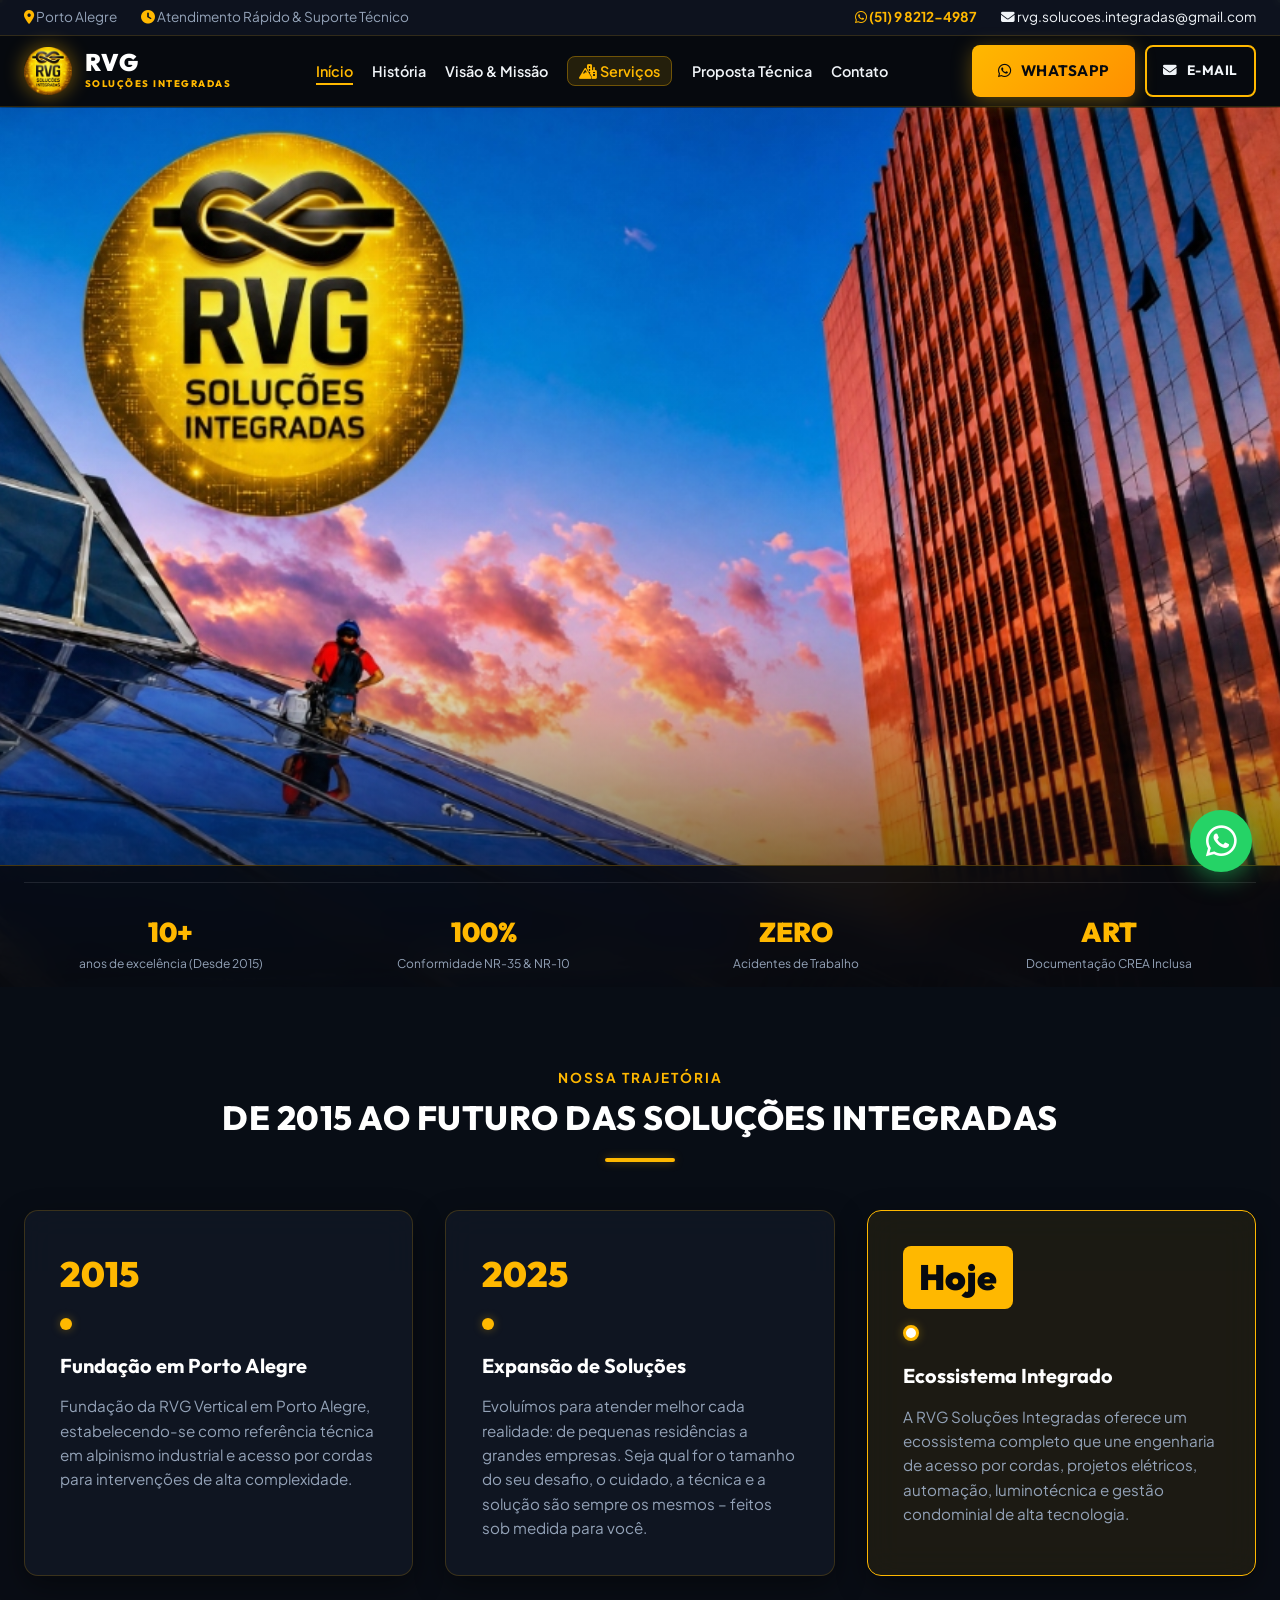
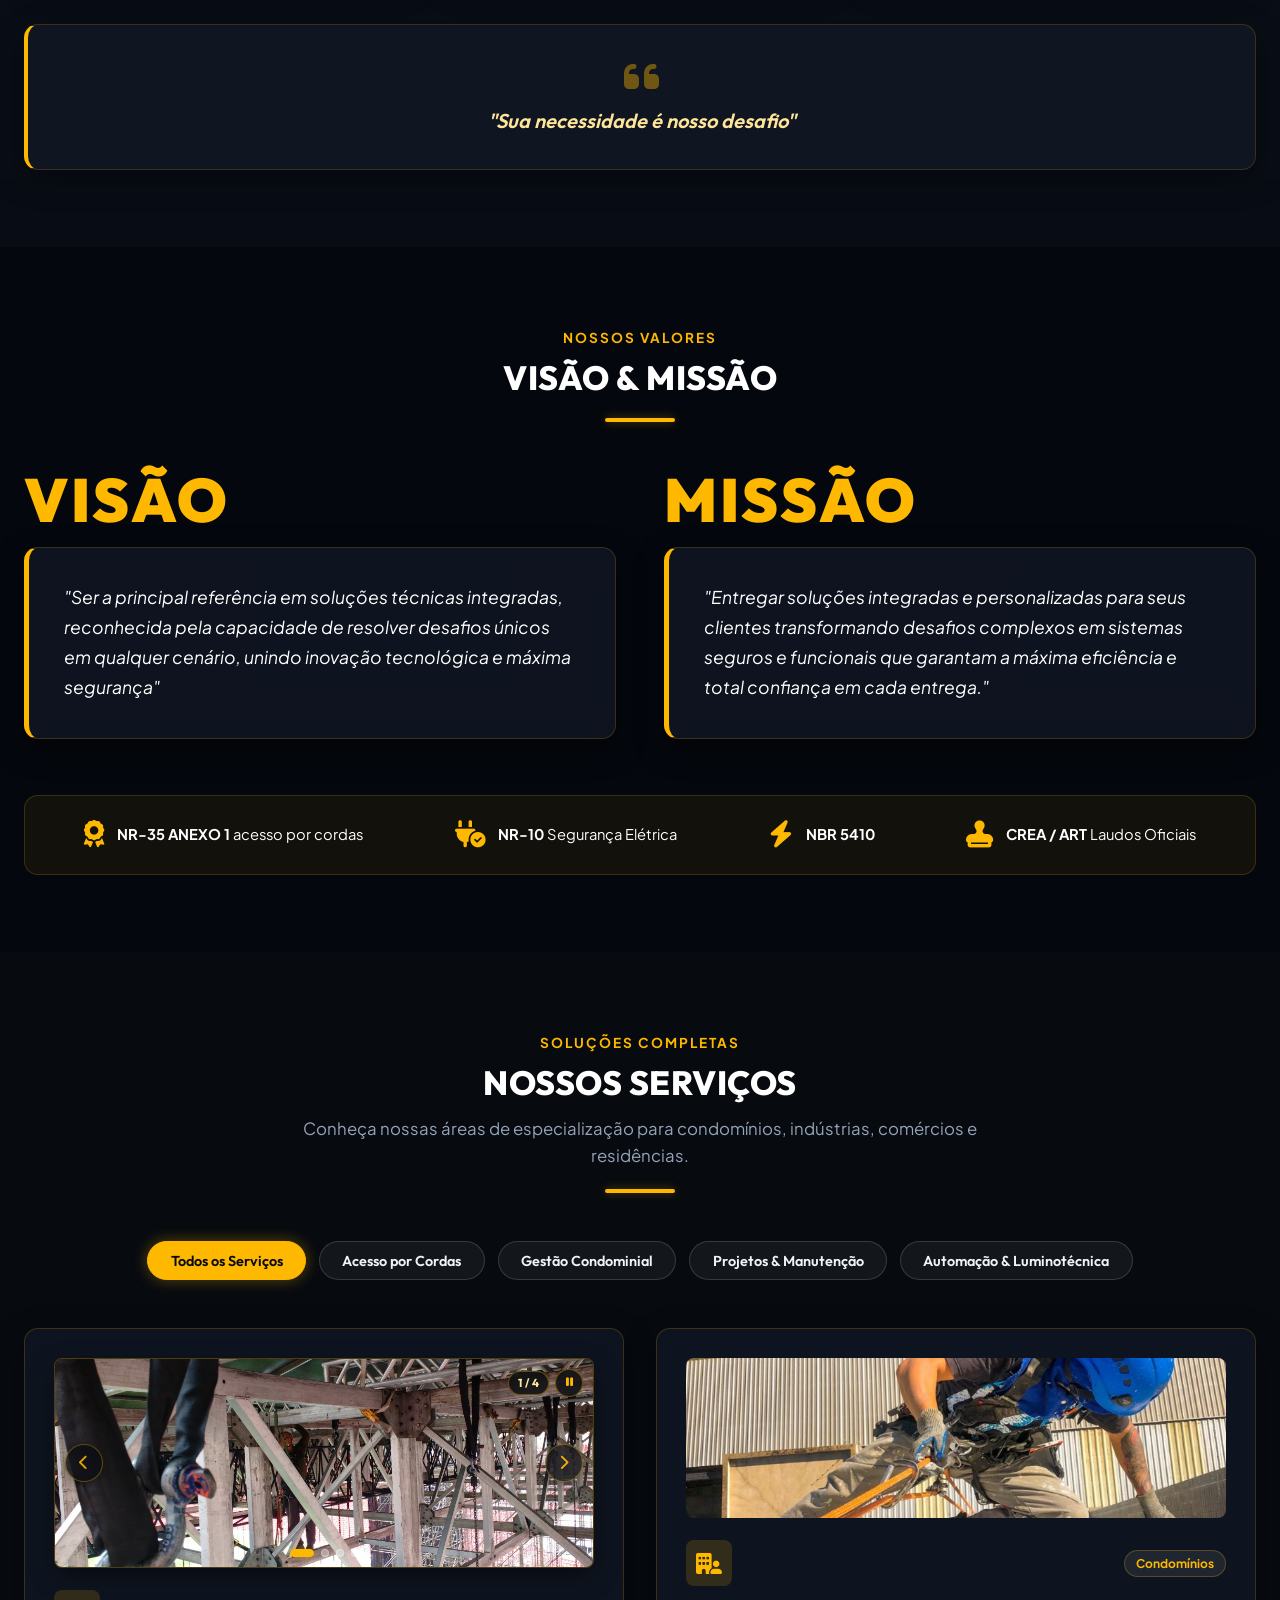
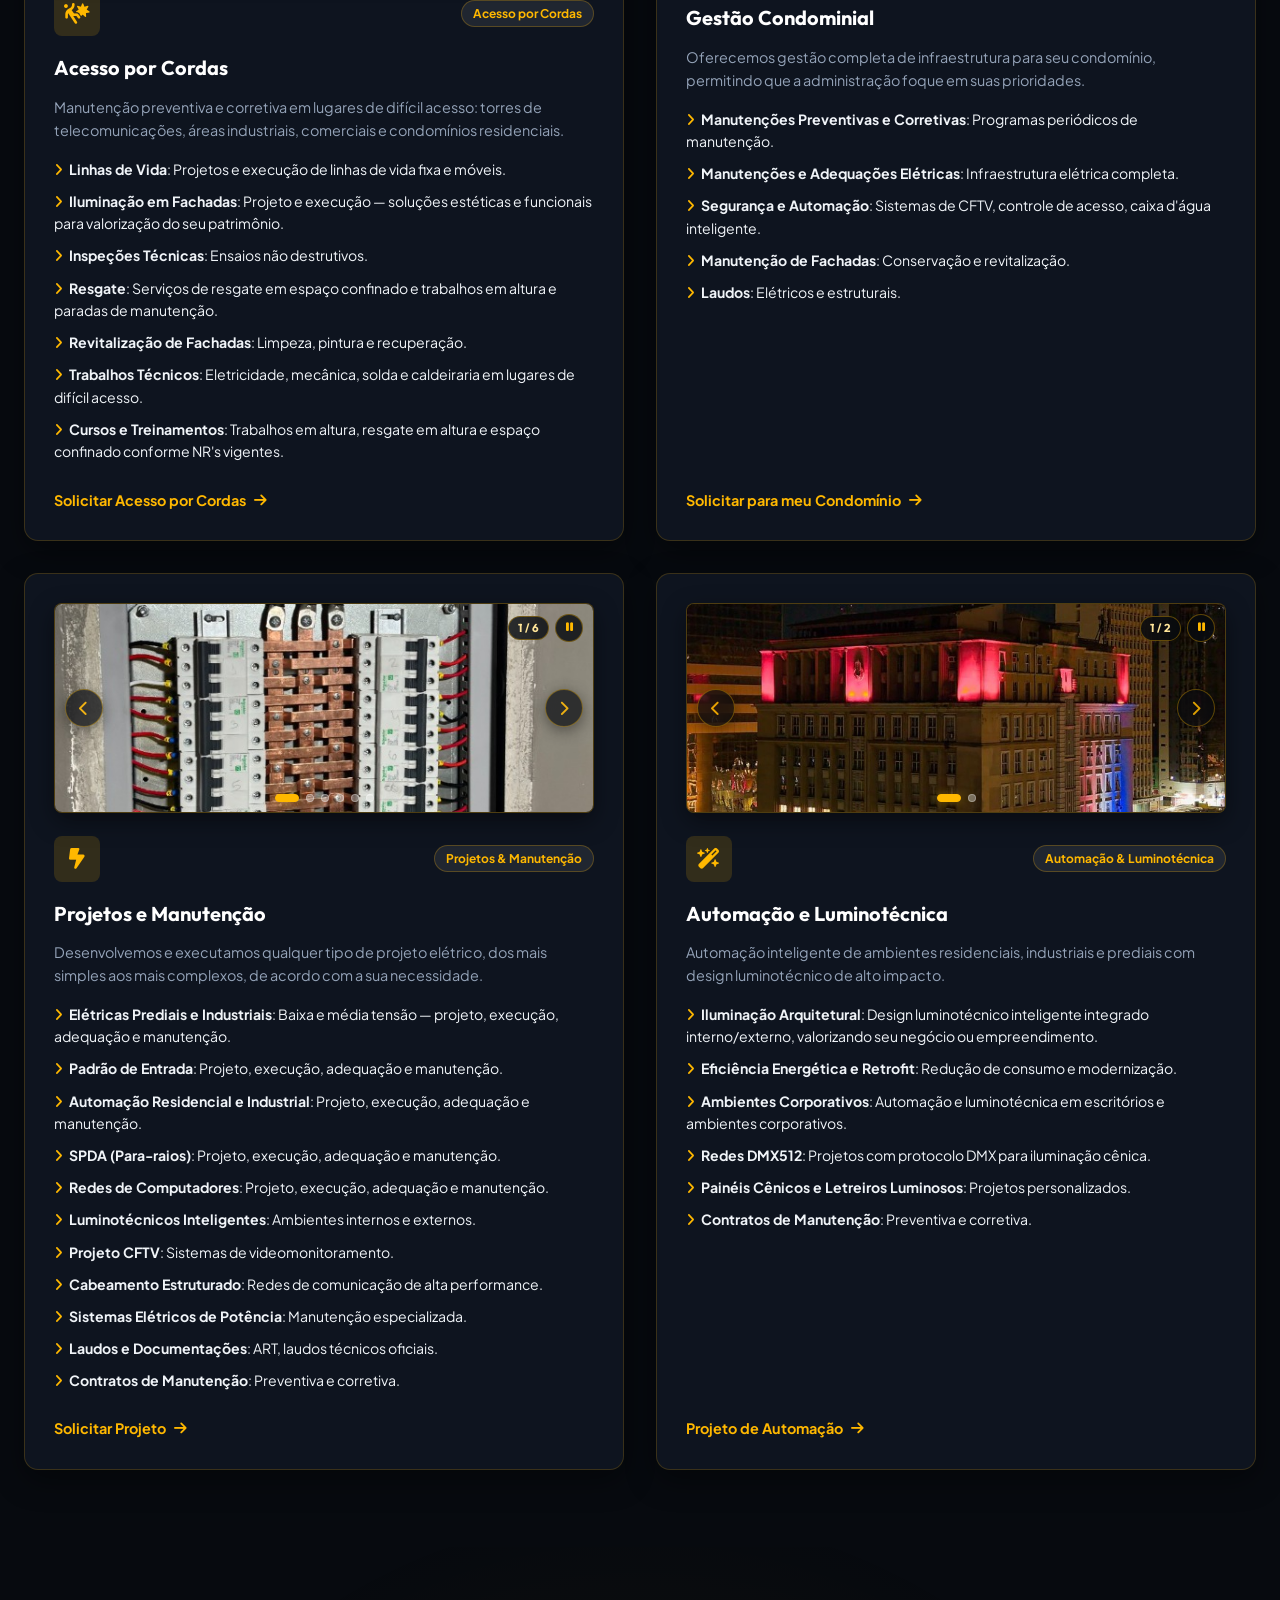
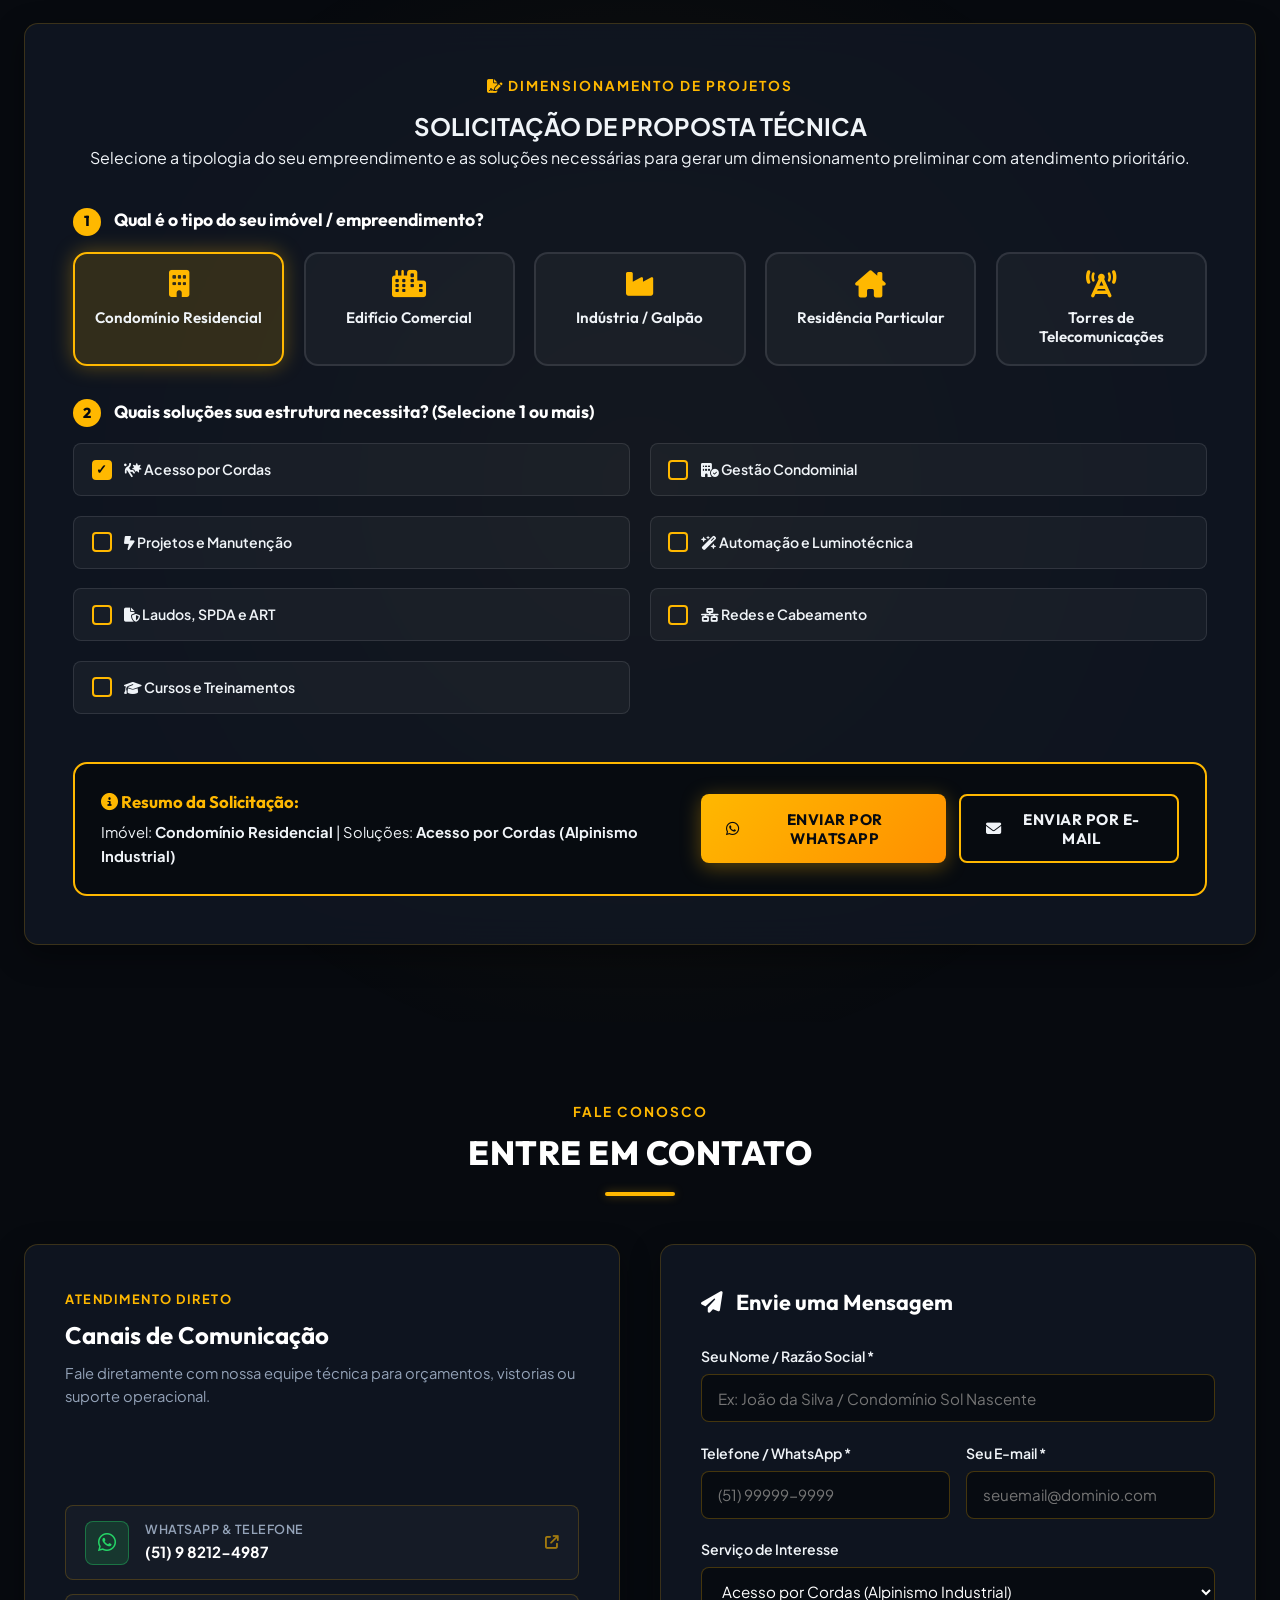
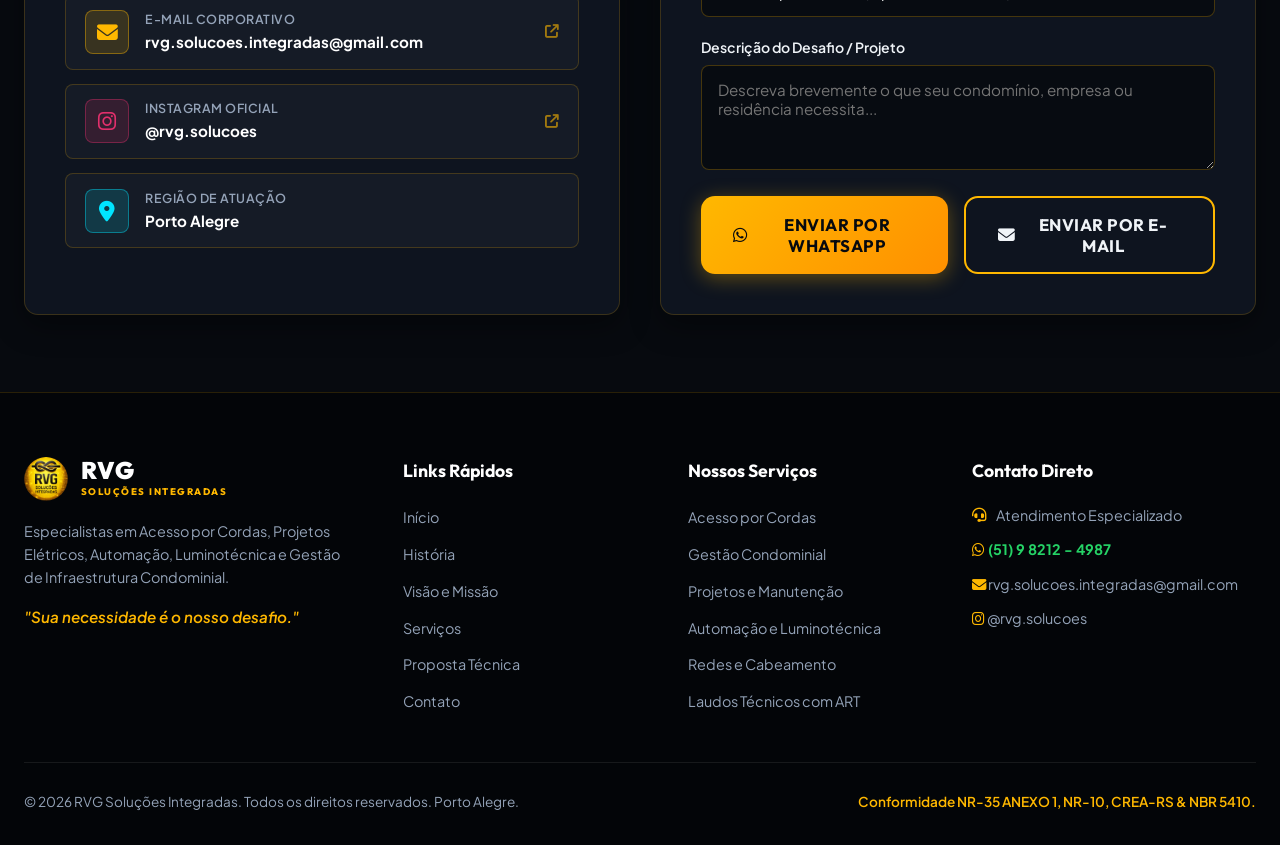
==== commit f2014d62: "Add files via upload" ====
--- a/index.html
+++ b/index.html
@@ -271,27 +271,43 @@
                 
                 <!-- ====== 1. ACESSO POR CORDAS ====== -->
                 <div class="service-card glass-card" data-category="cordas">
-                    <div class="service-gallery-grid grid-4">
-                        <div class="gallery-slot">
-                            <img src="assets/servico_acesso_cordas.jpg" alt="Acesso por Cordas - Operação em Altura" class="gallery-img">
-                        </div>
-                        <div class="gallery-slot">
-                            <img src="assets/alpinist_facade.jpg" alt="Acesso por Cordas - Fachada Predial" class="gallery-img">
-                        </div>
-                        <div class="gallery-slot placeholder">
-                            <div class="slot-placeholder-content">
-                                <i class="fa-solid fa-camera"></i>
-                                <span>Espaço Foto 03</span>
-                                <small>Acesso por Cordas</small>
-                            </div>
-                        </div>
-                        <div class="gallery-slot placeholder">
-                            <div class="slot-placeholder-content">
-                                <i class="fa-solid fa-camera"></i>
-                                <span>Espaço Foto 04</span>
-                                <small>Acesso por Cordas</small>
-                            </div>
-                        </div>
+                    <!-- Carrossel / Slider Interativo e Automático -->
+                    <div class="service-carousel" data-autoplay="true" data-interval="4000">
+                        <div class="carousel-track-container">
+                            <div class="carousel-track">
+                                <div class="carousel-slide">
+                                    <img src="assets/acesso_cordas_01.jpg" alt="Acesso por Cordas - Operação Técnica em Estrutura Metálica" class="carousel-img">
+                                </div>
+                                <div class="carousel-slide">
+                                    <img src="assets/acesso_cordas_02.jpg" alt="Acesso por Cordas - Vista Superior e Ancoragem em Altura" class="carousel-img">
+                                </div>
+                                <div class="carousel-slide">
+                                    <img src="assets/acesso_cordas_03.jpg" alt="Acesso por Cordas - Manutenção em Estrutura de Galpão Industrial" class="carousel-img">
+                                </div>
+                                <div class="carousel-slide">
+                                    <img src="assets/acesso_cordas_04.jpg" alt="Acesso por Cordas - Limpeza e Revitalização de Fachada Predial" class="carousel-img">
+                                </div>
+                            </div>
+                        </div>
+
+                        <!-- Botões de Navegação Manual -->
+                        <button type="button" class="carousel-btn carousel-prev" aria-label="Foto Anterior">
+                            <i class="fa-solid fa-chevron-left"></i>
+                        </button>
+                        <button type="button" class="carousel-btn carousel-next" aria-label="Próxima Foto">
+                            <i class="fa-solid fa-chevron-right"></i>
+                        </button>
+
+                        <!-- Controles Superiores: Play/Pausa e Contador -->
+                        <div class="carousel-top-controls">
+                            <span class="carousel-counter">1 / 4</span>
+                            <button type="button" class="carousel-play-toggle" aria-label="Pausar / Iniciar rotação automática" title="Pausar / Iniciar rotação automática">
+                                <i class="fa-solid fa-pause"></i>
+                            </button>
+                        </div>
+
+                        <!-- Indicadores Dots Navegáveis -->
+                        <div class="carousel-dots-container"></div>
                     </div>
 
                     <div class="service-header">
@@ -340,49 +356,49 @@
 
                 <!-- ====== 3. PROJETOS E MANUTENÇÃO ====== -->
                 <div class="service-card glass-card" data-category="projetos">
-                    <div class="service-gallery-grid grid-6">
-                        <div class="gallery-slot placeholder">
-                            <div class="slot-placeholder-content">
-                                <i class="fa-solid fa-camera"></i>
-                                <span>Espaço Foto 01</span>
-                                <small>Projetos &amp; Manutenção</small>
-                            </div>
-                        </div>
-                        <div class="gallery-slot placeholder">
-                            <div class="slot-placeholder-content">
-                                <i class="fa-solid fa-camera"></i>
-                                <span>Espaço Foto 02</span>
-                                <small>Projetos &amp; Manutenção</small>
-                            </div>
-                        </div>
-                        <div class="gallery-slot placeholder">
-                            <div class="slot-placeholder-content">
-                                <i class="fa-solid fa-camera"></i>
-                                <span>Espaço Foto 03</span>
-                                <small>Projetos &amp; Manutenção</small>
-                            </div>
-                        </div>
-                        <div class="gallery-slot placeholder">
-                            <div class="slot-placeholder-content">
-                                <i class="fa-solid fa-camera"></i>
-                                <span>Espaço Foto 04</span>
-                                <small>Projetos &amp; Manutenção</small>
-                            </div>
-                        </div>
-                        <div class="gallery-slot placeholder">
-                            <div class="slot-placeholder-content">
-                                <i class="fa-solid fa-camera"></i>
-                                <span>Espaço Foto 05</span>
-                                <small>Projetos &amp; Manutenção</small>
-                            </div>
-                        </div>
-                        <div class="gallery-slot placeholder">
-                            <div class="slot-placeholder-content">
-                                <i class="fa-solid fa-camera"></i>
-                                <span>Espaço Foto 06</span>
-                                <small>Projetos &amp; Manutenção</small>
-                            </div>
-                        </div>
+                    <!-- Carrossel / Slider Interativo e Automático (6 Imagens) -->
+                    <div class="service-carousel" data-autoplay="true" data-interval="4000">
+                        <div class="carousel-track-container">
+                            <div class="carousel-track">
+                                <div class="carousel-slide">
+                                    <img src="assets/projetos_manutencao_01.jpg" alt="Montagem de Quadro de Distribuição Elétrica com Barramento e Disjuntores" class="carousel-img">
+                                </div>
+                                <div class="carousel-slide">
+                                    <img src="assets/projetos_manutencao_02.jpg" alt="Estruturação e Conexão de Barramento em Cobre e Disjuntor Geral" class="carousel-img">
+                                </div>
+                                <div class="carousel-slide">
+                                    <img src="assets/projetos_manutencao_03.jpg" alt="Quadro de Comando com Disjuntores Steck e Contatora Industrial WEG" class="carousel-img">
+                                </div>
+                                <div class="carousel-slide">
+                                    <img src="assets/projetos_manutencao_04.jpg" alt="Painel de Comando e Automação com Temporizador Digital Integrado" class="carousel-img">
+                                </div>
+                                <div class="carousel-slide">
+                                    <img src="assets/projetos_manutencao_05.jpg" alt="Instalação e Manutenção de Contatoras Industriais e Botoeira" class="carousel-img">
+                                </div>
+                                <div class="carousel-slide">
+                                    <img src="assets/projetos_manutencao_06.jpg" alt="Padrão de Entrada e Disjuntor em Caixa Moldada com Barramento" class="carousel-img">
+                                </div>
+                            </div>
+                        </div>
+
+                        <!-- Botões de Navegação Manual -->
+                        <button type="button" class="carousel-btn carousel-prev" aria-label="Foto Anterior">
+                            <i class="fa-solid fa-chevron-left"></i>
+                        </button>
+                        <button type="button" class="carousel-btn carousel-next" aria-label="Próxima Foto">
+                            <i class="fa-solid fa-chevron-right"></i>
+                        </button>
+
+                        <!-- Controles Superiores: Play/Pausa e Contador -->
+                        <div class="carousel-top-controls">
+                            <span class="carousel-counter">1 / 6</span>
+                            <button type="button" class="carousel-play-toggle" aria-label="Pausar / Iniciar rotação automática" title="Pausar / Iniciar rotação automática">
+                                <i class="fa-solid fa-pause"></i>
+                            </button>
+                        </div>
+
+                        <!-- Indicadores Dots Navegáveis -->
+                        <div class="carousel-dots-container"></div>
                     </div>
 
                     <div class="service-header">
@@ -411,17 +427,37 @@
 
                 <!-- ====== 4. AUTOMAÇÃO E LUMINOTÉCNICA ====== -->
                 <div class="service-card glass-card" data-category="automacao">
-                    <div class="service-gallery-grid grid-2">
-                        <div class="gallery-slot">
-                            <img src="assets/servico_automacao_luminotecnica.jpg" alt="Automação e Luminotécnica" class="gallery-img">
-                        </div>
-                        <div class="gallery-slot placeholder">
-                            <div class="slot-placeholder-content">
-                                <i class="fa-solid fa-camera"></i>
-                                <span>Espaço Foto 02</span>
-                                <small>Projeto Luminotécnico</small>
-                            </div>
-                        </div>
+                    <!-- Carrossel / Slider Interativo e Automático (2 Espaços) -->
+                    <div class="service-carousel" data-autoplay="true" data-interval="4000">
+                        <div class="carousel-track-container">
+                            <div class="carousel-track">
+                                <div class="carousel-slide">
+                                    <img src="assets/servico_automacao_luminotecnica.jpg" alt="Automação e Luminotécnica Integrada" class="carousel-img">
+                                </div>
+                                <div class="carousel-slide">
+                                    <img src="assets/luminotecnico_fachada_noturna.jpg" alt="Projeto Luminotécnico - Iluminação Cênica em Fachada Noturna" class="carousel-img">
+                                </div>
+                            </div>
+                        </div>
+
+                        <!-- Botões de Navegação Manual -->
+                        <button type="button" class="carousel-btn carousel-prev" aria-label="Foto Anterior">
+                            <i class="fa-solid fa-chevron-left"></i>
+                        </button>
+                        <button type="button" class="carousel-btn carousel-next" aria-label="Próxima Foto">
+                            <i class="fa-solid fa-chevron-right"></i>
+                        </button>
+
+                        <!-- Controles Superiores: Play/Pausa e Contador -->
+                        <div class="carousel-top-controls">
+                            <span class="carousel-counter">1 / 2</span>
+                            <button type="button" class="carousel-play-toggle" aria-label="Pausar / Iniciar rotação automática" title="Pausar / Iniciar rotação automática">
+                                <i class="fa-solid fa-pause"></i>
+                            </button>
+                        </div>
+
+                        <!-- Indicadores Dots Navegáveis -->
+                        <div class="carousel-dots-container"></div>
                     </div>
 
                     <div class="service-header">
--- a/css/styles.css
+++ b/css/styles.css
@@ -861,104 +861,244 @@
     transform: scale(1.05);
 }
 
-/* Service Gallery Grids (Acesso por Cordas, Projetos e Luminotécnica) */
-.service-gallery-grid {
+/* ==========================================================================
+   CARROSSEL / SLIDER MODERNO INTERATIVO E AUTOMÁTICO
+   ========================================================================== */
+.service-carousel {
+    position: relative;
     width: 100%;
+    height: 210px;
     margin-bottom: 1.4rem;
-}
-
-.service-gallery-grid.grid-2 {
-    display: grid;
-    grid-template-columns: repeat(2, 1fr);
-    gap: 0.75rem;
-    height: 160px;
-}
-
-.service-gallery-grid.grid-4 {
-    display: grid;
-    grid-template-columns: repeat(2, 1fr);
-    gap: 0.6rem;
-    height: 200px;
-}
-
-.service-gallery-grid.grid-6 {
-    display: grid;
-    grid-template-columns: repeat(3, 1fr);
-    gap: 0.6rem;
-    height: 200px;
-}
-
-.gallery-slot {
-    position: relative;
     border-radius: var(--radius-sm);
     overflow: hidden;
-    border: 1px solid rgba(255, 184, 0, 0.25);
-    background: rgba(14, 20, 32, 0.85);
+    background: #090E17;
+    border: 1px solid rgba(255, 184, 0, 0.28);
+    box-shadow: 0 8px 25px rgba(0, 0, 0, 0.45);
+    touch-action: pan-y pinch-zoom;
+    user-select: none;
+    -webkit-user-select: none;
+}
+
+.service-carousel:hover {
+    border-color: rgba(255, 184, 0, 0.65);
+    box-shadow: 0 10px 30px rgba(255, 184, 0, 0.15);
+}
+
+.carousel-track-container {
+    position: relative;
+    width: 100%;
+    height: 100%;
+    overflow: hidden;
+}
+
+.carousel-track {
+    display: flex;
+    width: 100%;
+    height: 100%;
+    transition: transform 0.48s cubic-bezier(0.22, 1, 0.36, 1);
+    will-change: transform;
+}
+
+.carousel-slide {
+    flex: 0 0 100%;
+    width: 100%;
+    height: 100%;
+    position: relative;
     display: flex;
     align-items: center;
     justify-content: center;
-    transition: var(--transition-fast);
-}
-
-.gallery-slot:hover {
-    border-color: var(--gold-primary);
-    box-shadow: 0 4px 15px rgba(255, 184, 0, 0.2);
-}
-
-.gallery-slot .gallery-img {
+    background: #090E17;
+}
+
+.carousel-slide .carousel-img {
     width: 100%;
     height: 100%;
     object-fit: cover;
     display: block;
-    transition: var(--transition-smooth);
-}
-
-.gallery-slot:hover .gallery-img {
-    transform: scale(1.06);
-}
-
-.gallery-slot.placeholder {
-    border: 1.5px dashed rgba(255, 184, 0, 0.4);
-    background: rgba(255, 184, 0, 0.03);
-    cursor: default;
-}
-
-.gallery-slot.placeholder:hover {
-    background: rgba(255, 184, 0, 0.08);
+    pointer-events: none;
+    transition: transform 0.6s ease;
+}
+
+.service-carousel:hover .carousel-slide .carousel-img {
+    transform: scale(1.04);
+}
+
+.carousel-placeholder {
+    width: 100%;
+    height: 100%;
+    display: flex;
+    flex-direction: column;
+    align-items: center;
+    justify-content: center;
+    background: radial-gradient(circle at center, rgba(255, 184, 0, 0.08) 0%, rgba(9, 14, 23, 0.95) 75%);
+    border: 2px dashed rgba(255, 184, 0, 0.35);
+    text-align: center;
+    padding: 1.5rem;
+    gap: 0.35rem;
+    color: var(--gold-primary);
+}
+
+.carousel-placeholder i {
+    font-size: 2.2rem;
+    color: var(--gold-primary);
+    opacity: 0.9;
+    filter: drop-shadow(0 0 10px var(--gold-glow));
+    margin-bottom: 0.2rem;
+}
+
+.carousel-placeholder span {
+    font-family: var(--font-heading);
+    font-size: 1rem;
+    font-weight: 700;
+    color: #FFF;
+    letter-spacing: 0.5px;
+}
+
+.carousel-placeholder small {
+    font-size: 0.8rem;
+    color: var(--text-muted);
+}
+
+/* Botões de Navegação Manual (< e >) */
+.carousel-btn {
+    position: absolute;
+    top: 50%;
+    transform: translateY(-50%);
+    width: 38px;
+    height: 38px;
+    border-radius: 50%;
+    background: rgba(7, 10, 15, 0.82);
+    backdrop-filter: blur(10px);
+    -webkit-backdrop-filter: blur(10px);
+    border: 1px solid rgba(255, 184, 0, 0.4);
+    color: var(--gold-primary);
+    display: flex;
+    align-items: center;
+    justify-content: center;
+    font-size: 0.95rem;
+    cursor: pointer;
+    z-index: 6;
+    transition: var(--transition-fast);
+    box-shadow: 0 4px 15px rgba(0, 0, 0, 0.5);
+    opacity: 0.85;
+}
+
+.carousel-prev {
+    left: 10px;
+}
+
+.carousel-next {
+    right: 10px;
+}
+
+.service-carousel:hover .carousel-btn {
+    opacity: 1;
+}
+
+.carousel-btn:hover {
+    background: var(--gold-primary);
+    color: #070A0F;
     border-color: var(--gold-primary);
-    transform: translateY(-2px);
-}
-
-.slot-placeholder-content {
-    display: flex;
-    flex-direction: column;
-    align-items: center;
-    justify-content: center;
-    text-align: center;
-    padding: 0.4rem;
-    gap: 0.2rem;
-    color: var(--gold-primary);
-    width: 100%;
-}
-
-.slot-placeholder-content i {
-    font-size: 1.2rem;
-    color: var(--gold-primary);
-    opacity: 0.85;
-}
-
-.slot-placeholder-content span {
+    box-shadow: 0 0 16px var(--gold-glow);
+    transform: translateY(-50%) scale(1.1);
+}
+
+.carousel-btn:active {
+    transform: translateY(-50%) scale(0.94);
+}
+
+/* Controles Superiores: Contador e Botão Play/Pausa */
+.carousel-top-controls {
+    position: absolute;
+    top: 10px;
+    right: 10px;
+    display: flex;
+    align-items: center;
+    gap: 6px;
+    z-index: 6;
+}
+
+.carousel-counter {
+    background: rgba(7, 10, 15, 0.82);
+    backdrop-filter: blur(8px);
+    -webkit-backdrop-filter: blur(8px);
+    border: 1px solid rgba(255, 184, 0, 0.35);
+    color: var(--gold-light);
     font-family: var(--font-heading);
     font-size: 0.72rem;
     font-weight: 700;
-    color: #FFF;
-    line-height: 1.2;
-}
-
-.slot-placeholder-content small {
-    font-size: 0.62rem;
-    color: var(--text-muted);
-    line-height: 1.1;
+    padding: 2px 9px;
+    border-radius: var(--radius-full);
+    letter-spacing: 0.5px;
+}
+
+.carousel-play-toggle {
+    width: 28px;
+    height: 28px;
+    border-radius: 50%;
+    background: rgba(7, 10, 15, 0.82);
+    backdrop-filter: blur(8px);
+    -webkit-backdrop-filter: blur(8px);
+    border: 1px solid rgba(255, 184, 0, 0.35);
+    color: var(--gold-primary);
+    display: flex;
+    align-items: center;
+    justify-content: center;
+    font-size: 0.72rem;
+    cursor: pointer;
+    transition: var(--transition-fast);
+}
+
+.carousel-play-toggle:hover {
+    background: rgba(255, 184, 0, 0.25);
+    border-color: var(--gold-primary);
+    box-shadow: 0 0 10px var(--gold-glow);
+    transform: scale(1.08);
+}
+
+.carousel-play-toggle.paused {
+    color: #00E5FF;
+    border-color: rgba(0, 229, 255, 0.5);
+    background: rgba(0, 229, 255, 0.12);
+}
+
+/* Indicadores Dots Navegáveis */
+.carousel-dots-container {
+    position: absolute;
+    bottom: 10px;
+    left: 0;
+    width: 100%;
+    display: flex;
+    align-items: center;
+    justify-content: center;
+    gap: 7px;
+    z-index: 6;
+    pointer-events: auto;
+}
+
+.carousel-dot {
+    width: 8px;
+    height: 8px;
+    border-radius: 50%;
+    border: 1px solid rgba(255, 255, 255, 0.3);
+    background: rgba(255, 255, 255, 0.35);
+    cursor: pointer;
+    transition: all 0.3s cubic-bezier(0.2, 0, 0, 1);
+    padding: 0;
+    outline: none;
+}
+
+.carousel-dot:hover {
+    background: rgba(255, 184, 0, 0.7);
+    border-color: var(--gold-primary);
+}
+
+.carousel-dot.active {
+    width: 24px;
+    border-radius: var(--radius-full);
+    background: var(--gold-primary);
+    border-color: var(--gold-primary);
+    box-shadow: 0 0 10px var(--gold-glow);
 }
 
 .service-img-placeholder {
@@ -2067,35 +2207,36 @@
         margin-bottom: 1rem;
     }
 
-    .service-gallery-grid {
+    .service-carousel {
+        height: 190px;
         margin-bottom: 1rem;
     }
 
-    .service-gallery-grid.grid-2 {
-        height: 140px;
-        gap: 0.5rem;
-    }
-
-    .service-gallery-grid.grid-4 {
-        height: 180px;
-        gap: 0.5rem;
-    }
-
-    .service-gallery-grid.grid-6 {
-        height: 180px;
-        gap: 0.4rem;
-    }
-
-    .slot-placeholder-content i {
-        font-size: 1rem;
-    }
-
-    .slot-placeholder-content span {
-        font-size: 0.68rem;
-    }
-
-    .slot-placeholder-content small {
-        display: none;
+    .carousel-btn {
+        width: 32px;
+        height: 32px;
+        font-size: 0.85rem;
+        opacity: 1;
+    }
+
+    .carousel-prev {
+        left: 6px;
+    }
+
+    .carousel-next {
+        right: 6px;
+    }
+
+    .carousel-placeholder i {
+        font-size: 1.8rem;
+    }
+
+    .carousel-placeholder span {
+        font-size: 0.88rem;
+    }
+
+    .carousel-placeholder small {
+        font-size: 0.72rem;
     }
 
     .service-card h3 {
@@ -2371,8 +2512,7 @@
         font-size: 0.68rem;
     }
 
-    .service-gallery-grid.grid-6 {
-        grid-template-columns: repeat(2, 1fr);
-        height: 240px;
-    }
-}
+    .service-carousel {
+        height: 180px;
+    }
+}
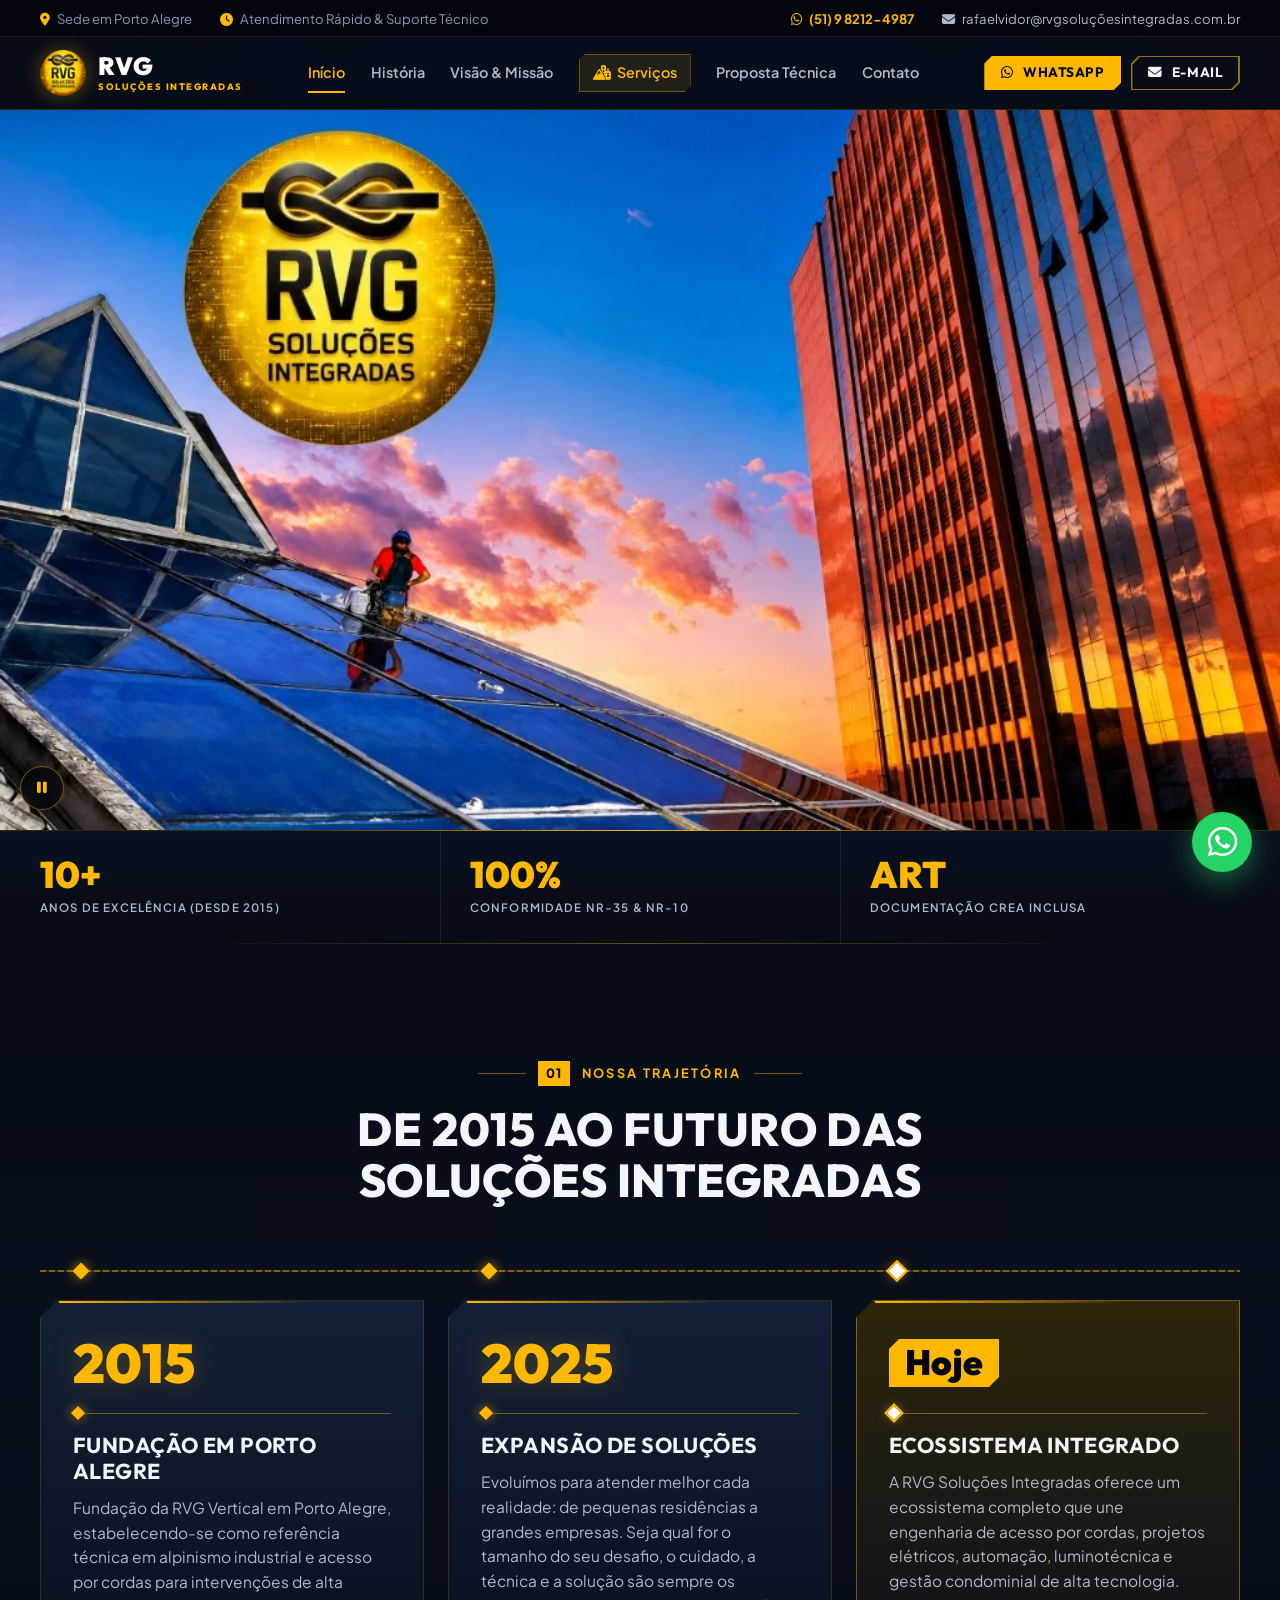
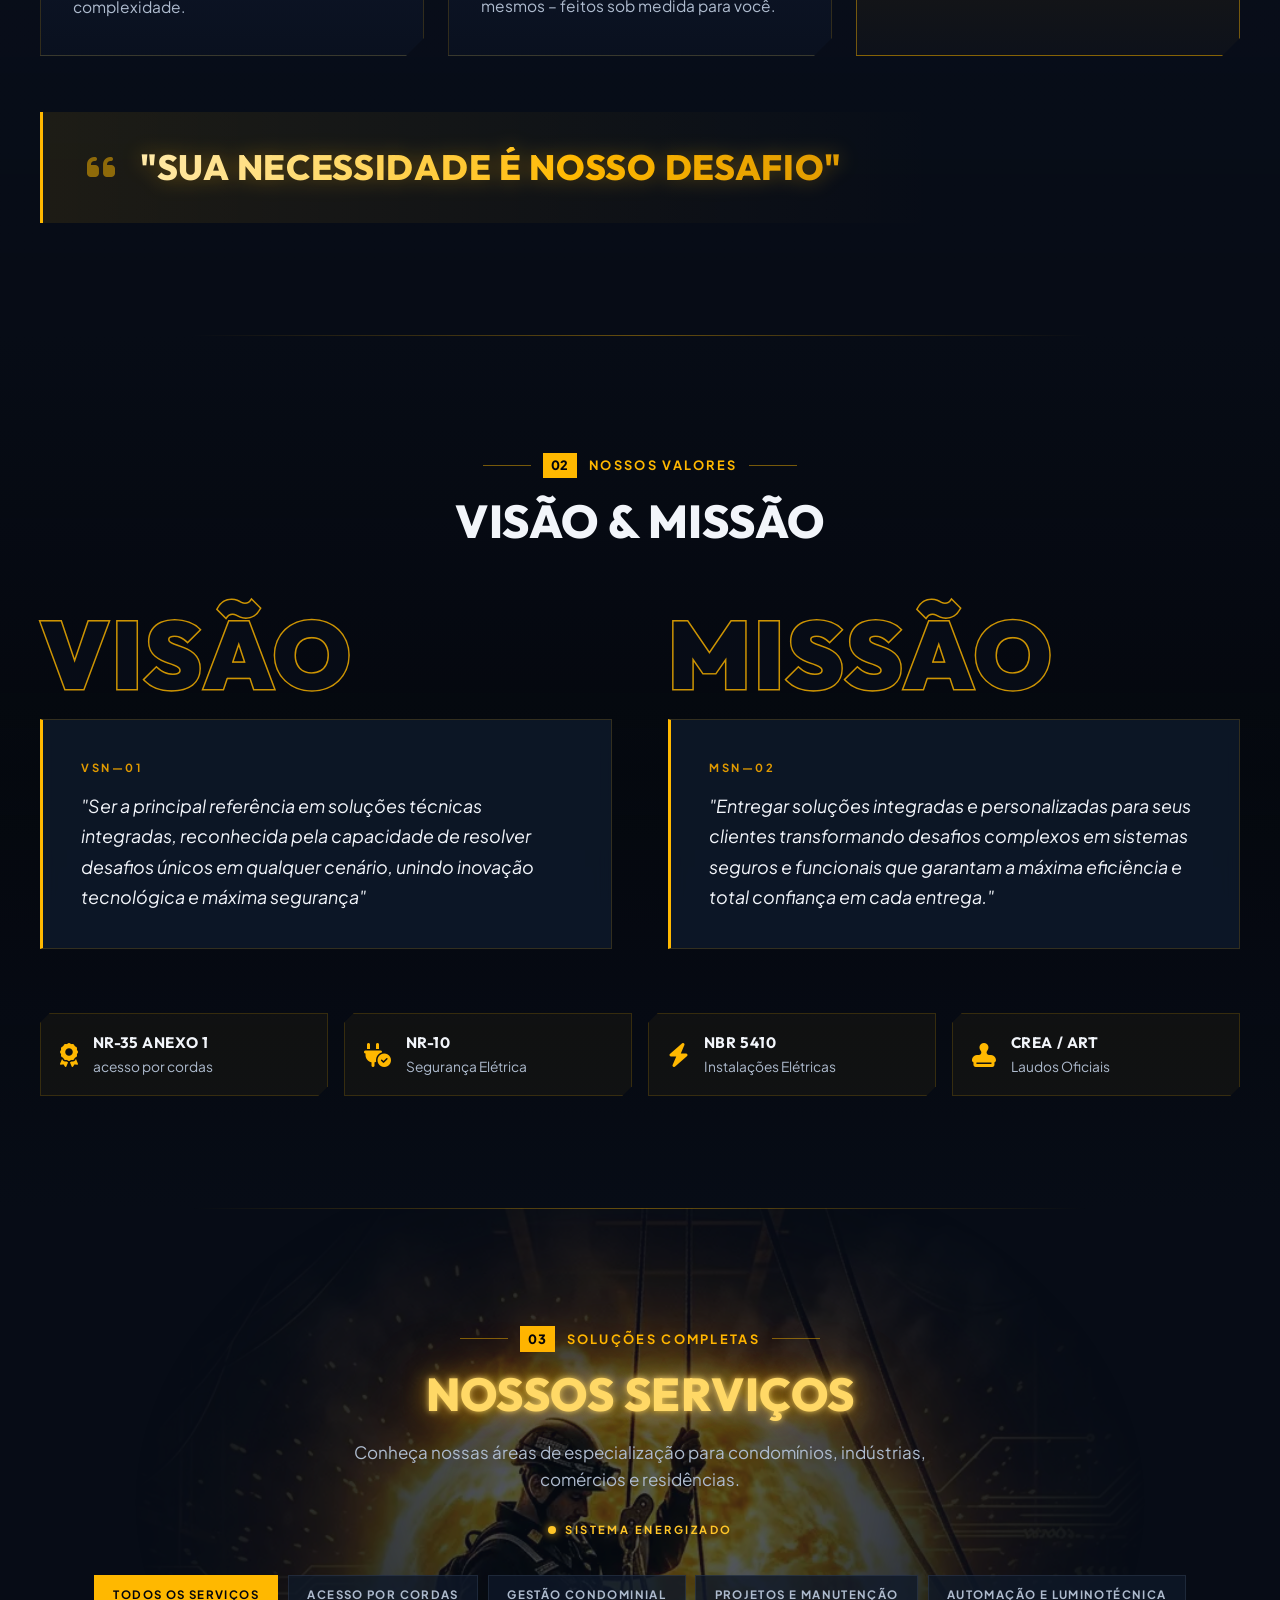
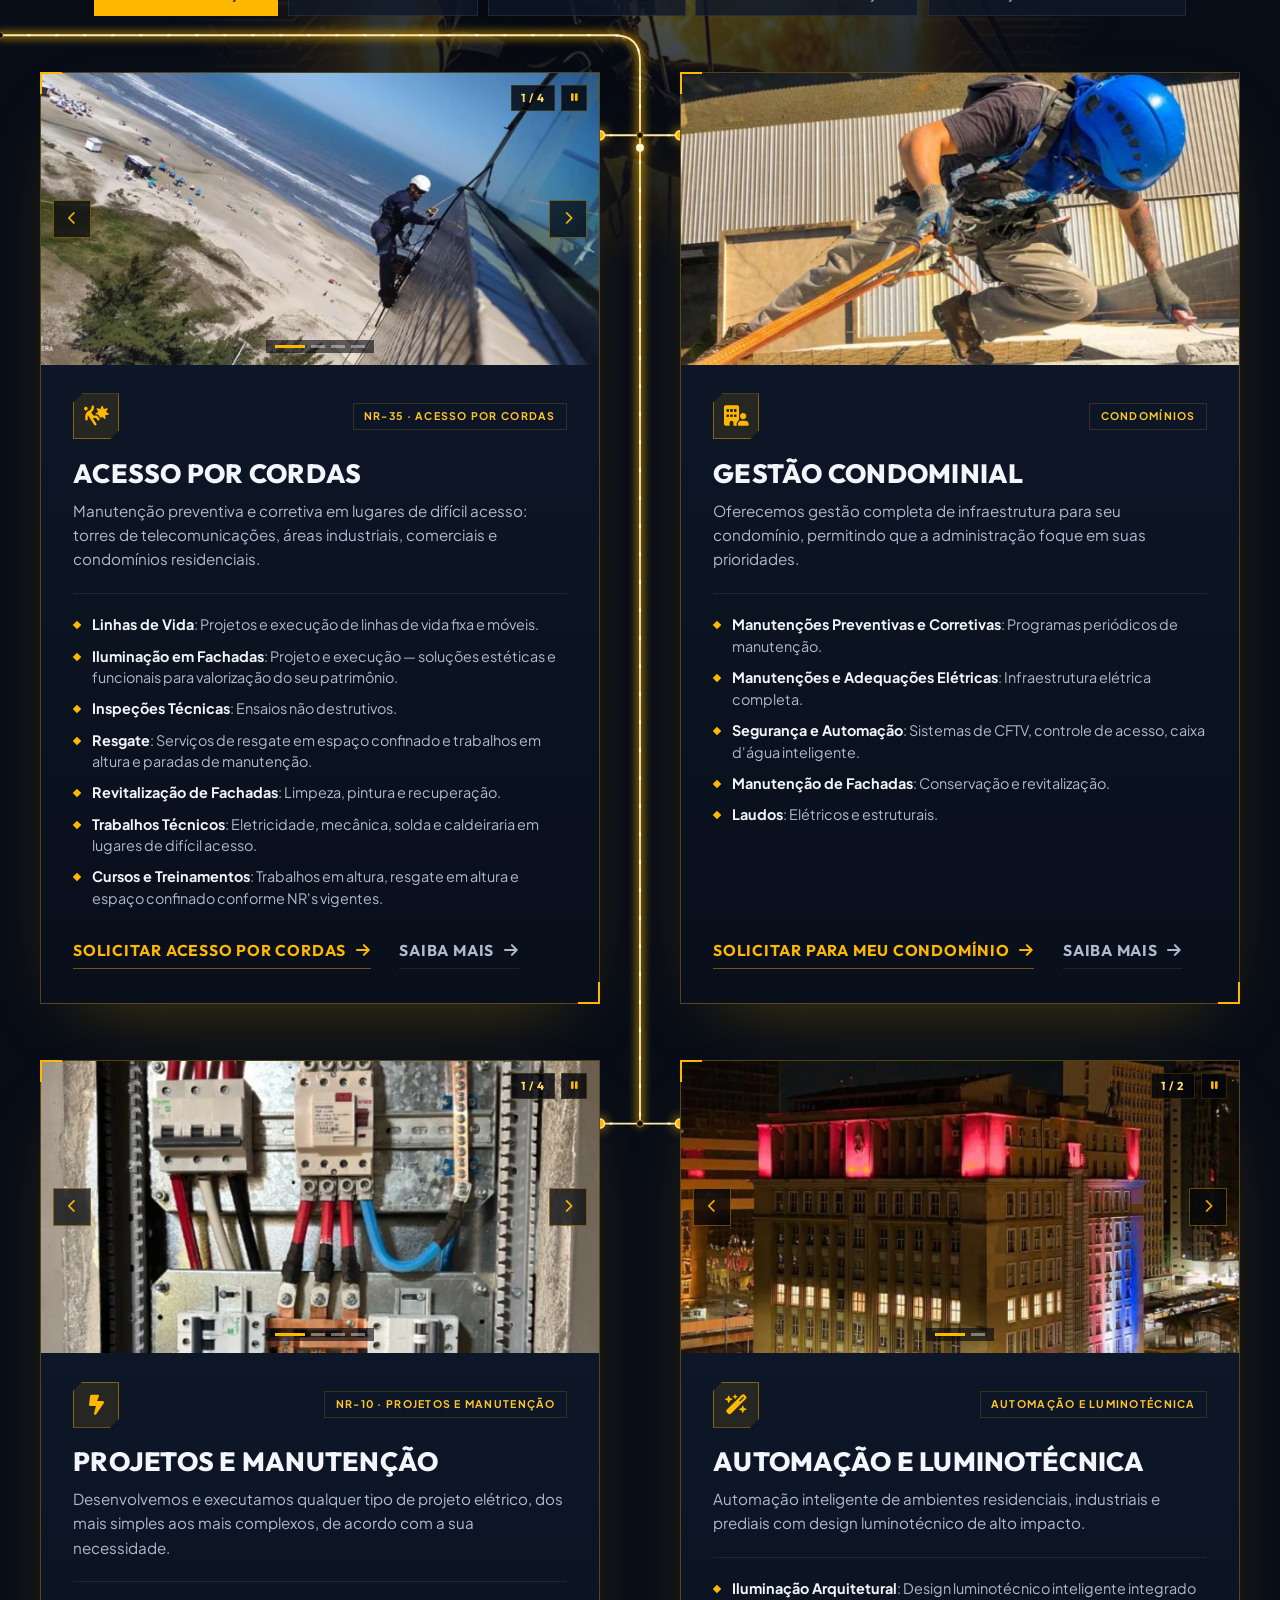
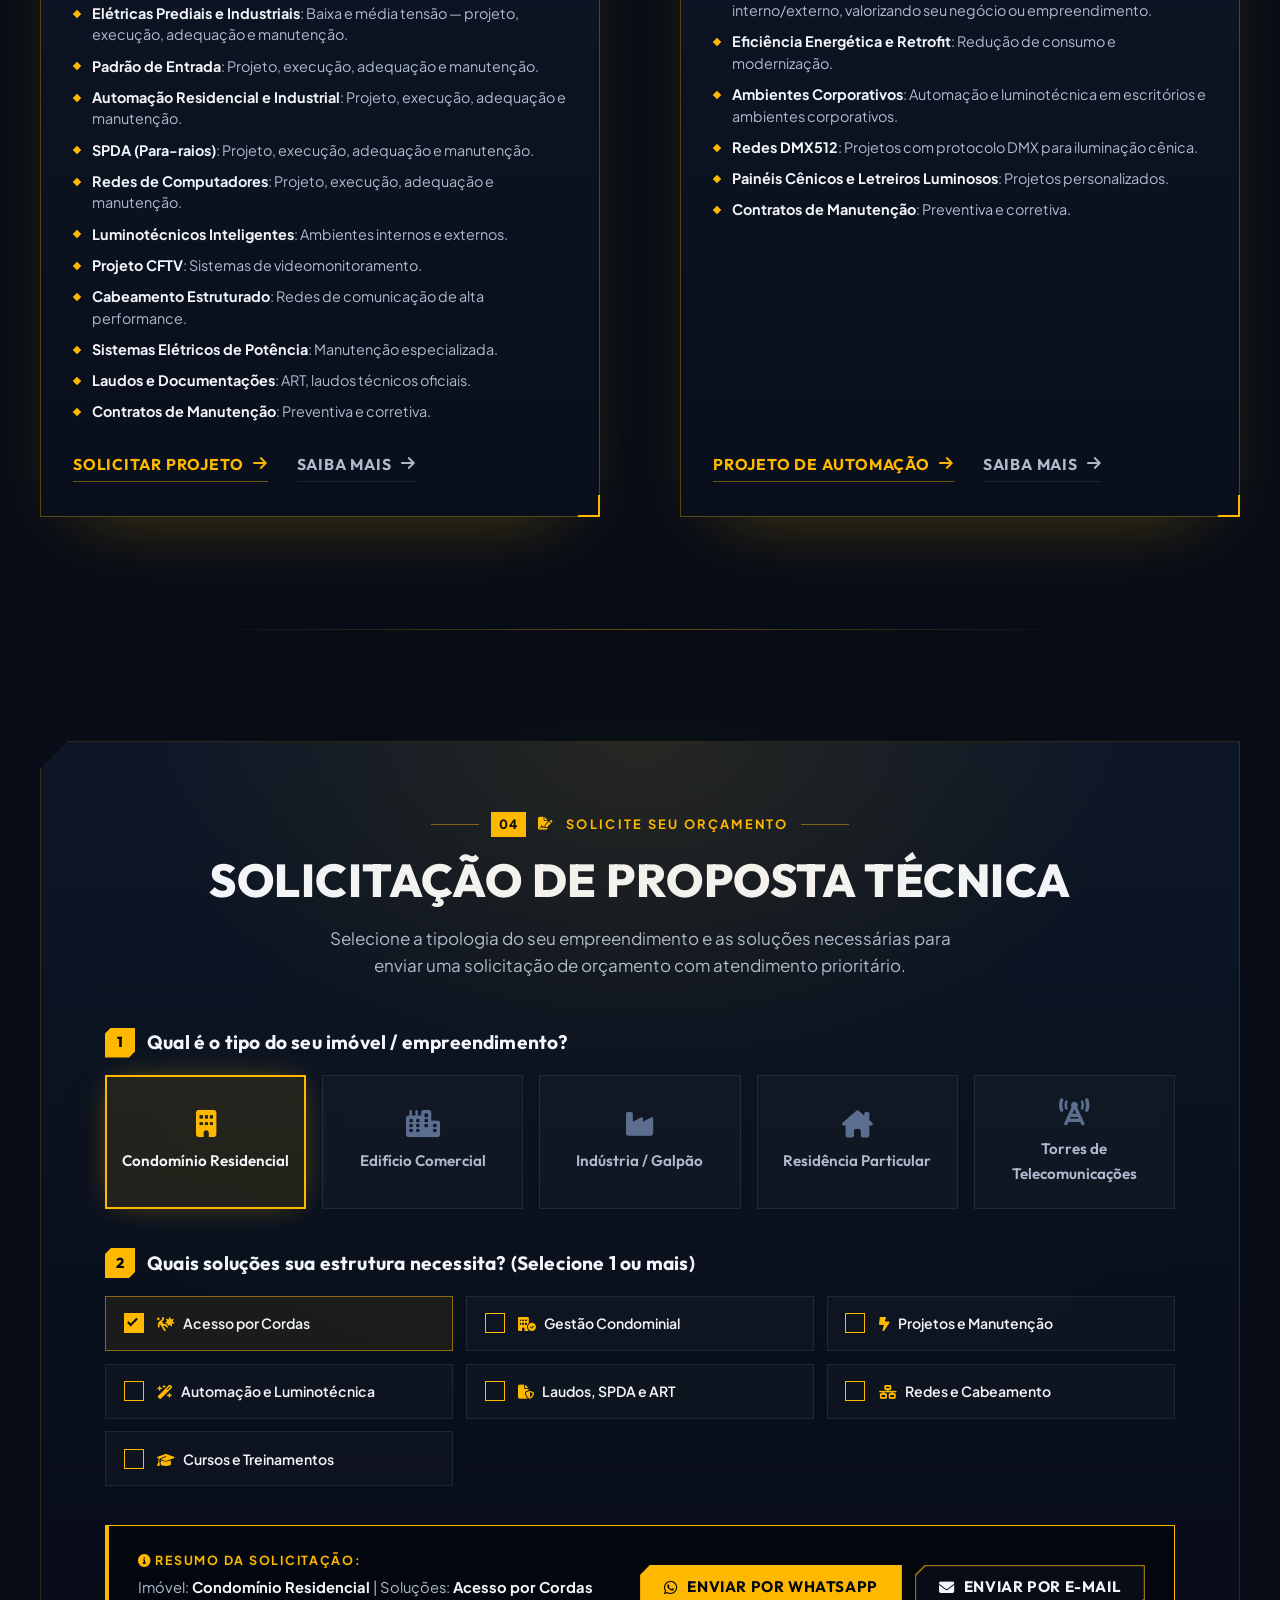
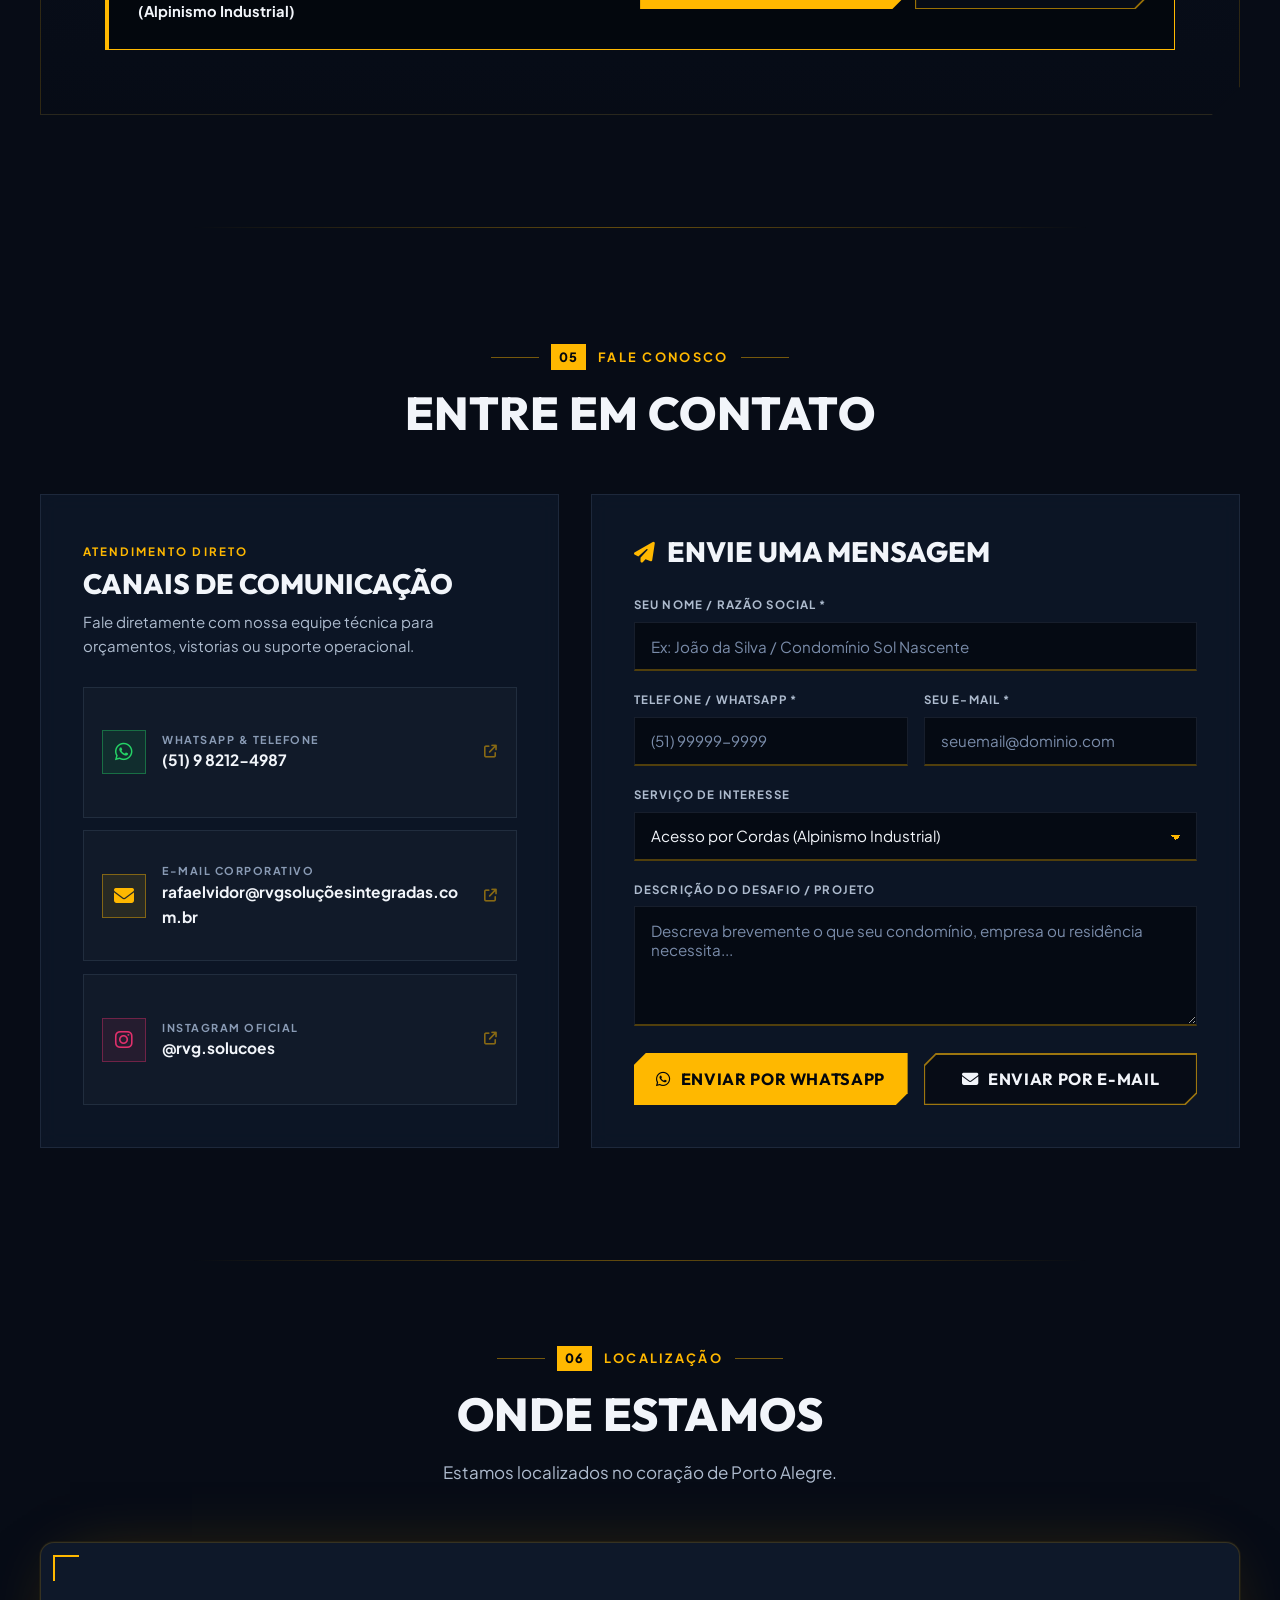
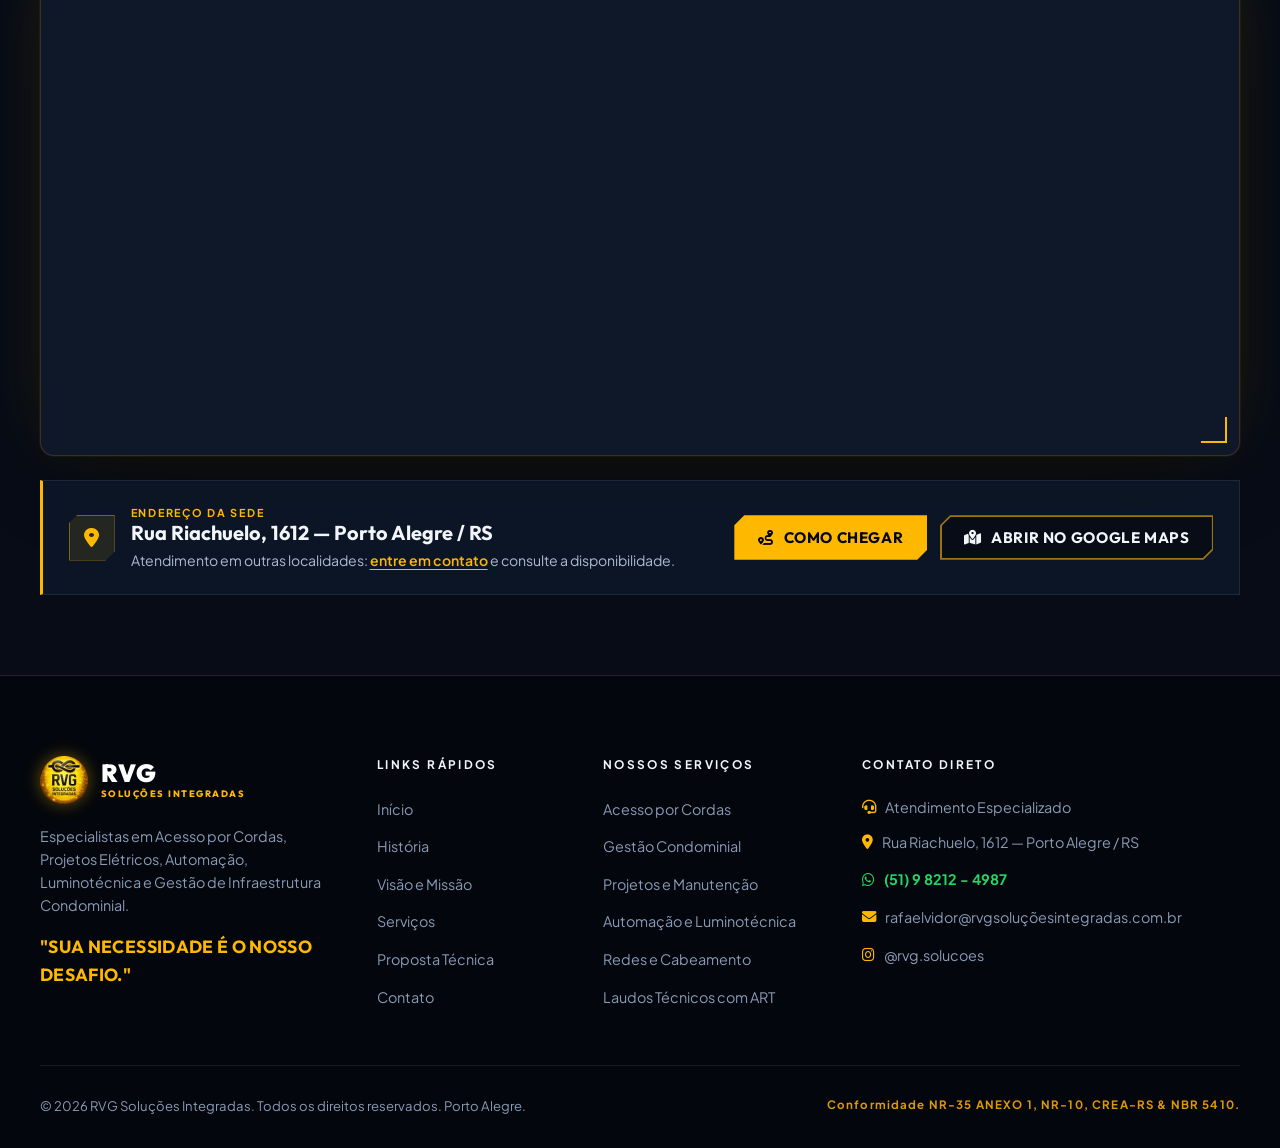
==== commit 8d29eb44: "Add files via upload" ====
--- a/index.html
+++ b/index.html
@@ -3,784 +3,741 @@
 <head>
     <meta charset="UTF-8">
     <meta name="viewport" content="width=device-width, initial-scale=1.0">
-    <title>RVG Soluções Integradas | Acesso por Cordas, Projetos Elétricos, Automação e Gestão Condominial</title>
-    <meta name="description" content="RVG Soluções Integradas - Especialistas em Acesso por Cordas (Alpinismo Industrial), Gestão Condominial, Projetos Elétricos, Automação, Luminotécnica e SPDA em Porto Alegre.">
-    
-    <!-- Favicon -->
-    <link rel="icon" type="image/jpeg" href="assets/favicon.jpg">
-    <link rel="shortcut icon" type="image/jpeg" href="assets/favicon.jpg">
-    <link rel="apple-touch-icon" href="assets/favicon.jpg">
-
-    <!-- Google Fonts -->
+    <title>RVG Soluções Integradas | Acesso por Cordas, Elétrica e Automação</title>
+    <meta name="description" content="Acesso por cordas, projetos e manutenção elétrica, automação, luminotécnica e gestão condominial. RVG Soluções Integradas, com sede em Porto Alegre.">
+    <meta name="robots" content="index, follow, max-image-preview:large">
+    <link rel="canonical" href="/">
+    <meta name="theme-color" content="#070C16">
+
+    <!-- Compartilhamento (Open Graph / Twitter). URLs absolutas são geradas no build (tools/build.ps1) -->
+    <meta property="og:type" content="website">
+    <meta property="og:locale" content="pt_BR">
+    <meta property="og:site_name" content="RVG Soluções Integradas">
+    <meta property="og:title" content="RVG Soluções Integradas | Acesso por Cordas, Elétrica e Automação">
+    <meta property="og:description" content="Acesso por cordas, projetos e manutenção elétrica, automação, luminotécnica e gestão condominial. Sede em Porto Alegre.">
+    <meta property="og:url" content="/">
+    <meta property="og:image" content="/assets/img/og-image.jpg">
+    <meta property="og:image:width" content="1200">
+    <meta property="og:image:height" content="630">
+    <meta property="og:image:alt" content="RVG Soluções Integradas: profissional em acesso por cordas na fachada de um edifício">
+    <meta name="twitter:card" content="summary_large_image">
+    <meta name="twitter:title" content="RVG Soluções Integradas | Acesso por Cordas, Elétrica e Automação">
+    <meta name="twitter:description" content="Acesso por cordas, projetos e manutenção elétrica, automação, luminotécnica e gestão condominial.">
+    <meta name="twitter:image" content="/assets/img/og-image.jpg">
+
+    <!-- Ícones -->
+    <link rel="icon" href="favicon.ico" sizes="any">
+    <link rel="icon" type="image/png" sizes="96x96" href="favicon-96x96.png">
+    <link rel="apple-touch-icon" sizes="180x180" href="apple-touch-icon.png">
+    <link rel="manifest" href="site.webmanifest">
+
+    <!-- Quadro de abertura do vídeo (candidato a LCP): baixado com prioridade -->
+    <link rel="preload" as="image" href="assets/img/hero-poster.webp" type="image/webp" fetchpriority="high">
+
+    <!-- Fontes (Outfit nos títulos, Plus Jakarta Sans no texto): apenas os pesos usados -->
     <link rel="preconnect" href="https://fonts.googleapis.com">
     <link rel="preconnect" href="https://fonts.gstatic.com" crossorigin>
-    <link href="https://fonts.googleapis.com/css2?family=Outfit:wght@300;400;600;700;800;900&family=Plus+Jakarta+Sans:wght@300;400;500;600;700;800&display=swap" rel="stylesheet">
-    
-    <!-- FontAwesome Icons -->
-    <link rel="stylesheet" href="https://cdnjs.cloudflare.com/ajax/libs/font-awesome/6.5.1/css/all.min.css">
-
-    <!-- Custom Stylesheet -->
+    <link href="https://fonts.googleapis.com/css2?family=Outfit:wght@600..900&family=Plus+Jakarta+Sans:wght@400..800&display=swap" rel="stylesheet">
+
+    <!-- Font Awesome 6.5.1 (integridade verificada contra o CDN) -->
+    <link rel="stylesheet" href="https://cdnjs.cloudflare.com/ajax/libs/font-awesome/6.5.1/css/all.min.css" integrity="sha512-DTOQO9RWCH3ppGqcWaEA1BIZOC6xxalwEsw9c2QQeAIftl+Vegovlnee1c9QX4TctnWMn13TZye+giMm8e2LwA==" crossorigin="anonymous" referrerpolicy="no-referrer">
+
     <link rel="stylesheet" href="css/styles.css">
+    <script src="js/js-flag.js"></script>
 </head>
 <body>
-
-    <!-- Canvas para Partículas de Fundo / Grid Tecnológico -->
-    <canvas id="bg-canvas"></canvas>
-
-    <!-- Top Emergency & Quick Info Bar -->
-    <div class="top-bar">
-        <div class="container top-bar-content">
-            <div class="top-info">
-                <span><i class="fa-solid fa-location-dot"></i> Porto Alegre</span>
-                <span><i class="fa-solid fa-clock"></i> Atendimento Rápido &amp; Suporte Técnico</span>
-            </div>
-            <div class="top-contact">
-                <a href="https://wa.me/5551982124987?text=Ol%C3%A1%2C%20gostaria%20de%20solicitar%20um%20or%C3%A7amento%20com%20a%20RVG%20Solu%C3%A7%C3%B5es%20Integradas." target="_blank" class="top-phone">
-                    <i class="fa-brands fa-whatsapp"></i> (51) 9 8212-4987
-                </a>
-                <a href="mailto:rvg.solucoes.integradas@gmail.com" class="top-email">
-                    <i class="fa-solid fa-envelope"></i> rvg.solucoes.integradas@gmail.com
-                </a>
+<div class="page-wrapper">
+
+    <!-- Fundo: partículas + grade técnica -->
+    <canvas id="bg-canvas" class="bg-canvas" aria-hidden="true"></canvas>
+    <div class="bg-grid" aria-hidden="true"></div>
+
+    <!-- Efeito "power up" dos serviços: blecaute global (opacidade controlada pela rolagem) -->
+    <div class="power_blackout" aria-hidden="true"></div>
+
+    <!-- Top Bar -->
+    <div class="topbar_component">
+        <div class="padding-global">
+            <div class="container-large">
+                <div class="topbar_content">
+                    <div class="topbar_info">
+                        <span><i class="fa-solid fa-location-dot"></i> Sede em Porto Alegre</span>
+                        <span><i class="fa-solid fa-clock"></i> Atendimento Rápido &amp; Suporte Técnico</span>
+                    </div>
+                    <div class="topbar_contact">
+                        <a href="https://wa.me/5551982124987?text=Ol%C3%A1%2C%20gostaria%20de%20solicitar%20um%20or%C3%A7amento%20com%20a%20RVG%20Solu%C3%A7%C3%B5es%20Integradas." target="_blank" rel="noopener" class="topbar_link is-phone">
+                            <i class="fa-brands fa-whatsapp"></i> (51) 9 8212-4987
+                        </a>
+                        <a href="mailto:rafaelvidor@xn--rvgsoluesintegradas-cyb80a.com.br" class="topbar_link">
+                            <i class="fa-solid fa-envelope"></i> rafaelvidor@rvgsoluçõesintegradas.com.br
+                        </a>
+                    </div>
+                </div>
             </div>
         </div>
     </div>
 
-    <!-- Header Navigation Bar com Logo Transparente -->
-    <header class="main-header" id="header">
-        <div class="container header-container">
-            <!-- Brand Logo Oficial da RVG (Fundo Transparente) -->
-            <a href="#hero" class="brand-logo">
-                <img src="assets/official_logo_transparent.png" alt="RVG Soluções Integradas Logo Oficial" class="brand-logo-img">
-                <div class="brand-text">
-                    <span class="rvg-title">RVG</span>
-                    <span class="rvg-subtitle">SOLUÇÕES INTEGRADAS</span>
-                </div>
-            </a>
-
-            <!-- Mobile Actions (WhatsApp Direto + Menu Hambúrguer) -->
-            <div class="mobile-header-actions">
-                <a href="https://wa.me/5551982124987?text=Ol%C3%A1%2C%20gostaria%20de%20um%20or%C3%A7amento%20com%20a%20RVG%20Solu%C3%A7%C3%B5es." target="_blank" class="mobile-header-wa" aria-label="Falar no WhatsApp" title="WhatsApp Direto">
-                    <i class="fa-brands fa-whatsapp"></i>
-                </a>
-                <button class="mobile-toggle" id="mobile-toggle" aria-label="Abrir menu">
-                    <i class="fa-solid fa-bars"></i>
-                </button>
-            </div>
-
-            <!-- Navigation Links -->
-            <nav class="nav-menu" id="nav-menu">
-                <ul>
-                    <li><a href="#hero" class="nav-link active">Início</a></li>
-                    <li><a href="#historia" class="nav-link">História</a></li>
-                    <li><a href="#visao-missao" class="nav-link">Visão &amp; Missão</a></li>
-                    <li><a href="#servicos" class="nav-link highlight-link"><i class="fa-solid fa-mountain-city"></i> Serviços</a></li>
-                    <li><a href="#proposta-tecnica" class="nav-link">Proposta Técnica</a></li>
-                    <li><a href="#contato" class="nav-link">Contato</a></li>
-                </ul>
-
-                <!-- Mobile Drawer Direct Actions -->
-                <div class="nav-mobile-actions">
-                    <a href="https://wa.me/5551982124987?text=Ol%C3%A1%2C%20preciso%20de%20um%20atendimento%20t%C3%A9cnico%20da%20RVG." target="_blank" class="btn btn-gold nav-mob-btn">
-                        <i class="fa-brands fa-whatsapp"></i> WhatsApp: (51) 9 8212-4987
+    <!-- Navbar -->
+    <header class="navbar_component" id="header">
+        <div class="padding-global">
+            <div class="container-large">
+                <div class="navbar_container">
+                    <a href="#hero" class="navbar_logo-link" aria-label="RVG Soluções Integradas — Início">
+                        <img src="assets/img/logo-96.webp" alt="RVG Soluções Integradas Logo Oficial" class="navbar_logo" width="48" height="48">
+                        <span class="navbar_brand">
+                            <span class="navbar_brand-title">RVG</span>
+                            <span class="navbar_brand-subtitle">SOLUÇÕES INTEGRADAS</span>
+                        </span>
                     </a>
-                    <a href="mailto:rvg.solucoes.integradas@gmail.com?subject=Solicita%C3%A7%C3%A3o%20de%20Or%C3%A7amento%20-%20RVG%20Solu%C3%A7%C3%B5es" class="btn btn-outline nav-mob-btn">
-                        <i class="fa-solid fa-envelope"></i> E-mail Corporativo
-                    </a>
-                </div>
-            </nav>
-
-            <!-- Header Action Buttons (WhatsApp e Email - Desktop) -->
-            <div class="header-actions">
-                <a href="https://wa.me/5551982124987?text=Ol%C3%A1%2C%20preciso%20de%20um%20atendimento%20t%C3%A9cnico%20da%20RVG." target="_blank" class="btn btn-primary header-cta" title="WhatsApp Directo">
-                    <i class="fa-brands fa-whatsapp"></i> WhatsApp
-                </a>
-                <a href="mailto:rvg.solucoes.integradas@gmail.com?subject=Solicita%C3%A7%C3%A3o%20de%20Or%C3%A7amento%20-%20RVG%20Solu%C3%A7%C3%B5es" class="btn btn-outline header-cta-mail" title="Enviar E-mail">
-                    <i class="fa-solid fa-envelope"></i> E-mail
-                </a>
+
+                    <nav class="navbar_menu" id="nav-menu" aria-label="Navegação principal">
+                        <ul class="navbar_menu-list">
+                            <li><a href="#hero" class="navbar_link is-active">Início</a></li>
+                            <li><a href="#historia" class="navbar_link">História</a></li>
+                            <li><a href="#visao-missao" class="navbar_link">Visão &amp; Missão</a></li>
+                            <li><a href="#servicos" class="navbar_link is-highlight"><i class="fa-solid fa-mountain-city"></i> Serviços</a></li>
+                            <li><a href="#proposta-tecnica" class="navbar_link">Proposta Técnica</a></li>
+                            <li><a href="#contato" class="navbar_link">Contato</a></li>
+                        </ul>
+                        <div class="navbar_mobile-actions">
+                            <a href="https://wa.me/5551982124987?text=Ol%C3%A1%2C%20preciso%20de%20um%20atendimento%20t%C3%A9cnico%20da%20RVG." target="_blank" rel="noopener" class="button is-full">
+                                <i class="fa-brands fa-whatsapp"></i> WhatsApp: (51) 9 8212-4987
+                            </a>
+                            <a href="mailto:rafaelvidor@xn--rvgsoluesintegradas-cyb80a.com.br?subject=Solicita%C3%A7%C3%A3o%20de%20Or%C3%A7amento%20-%20RVG%20Solu%C3%A7%C3%B5es" class="button is-secondary is-full">
+                                <i class="fa-solid fa-envelope"></i> E-mail Corporativo
+                            </a>
+                        </div>
+                    </nav>
+
+                    <div class="navbar_button-wrapper">
+                        <a href="https://wa.me/5551982124987?text=Ol%C3%A1%2C%20preciso%20de%20um%20atendimento%20t%C3%A9cnico%20da%20RVG." target="_blank" rel="noopener" class="button is-small" title="WhatsApp Direto">
+                            <i class="fa-brands fa-whatsapp"></i> WhatsApp
+                        </a>
+                        <a href="mailto:rafaelvidor@xn--rvgsoluesintegradas-cyb80a.com.br?subject=Solicita%C3%A7%C3%A3o%20de%20Or%C3%A7amento%20-%20RVG%20Solu%C3%A7%C3%B5es" class="button is-secondary is-small" title="Enviar E-mail">
+                            <i class="fa-solid fa-envelope"></i> E-mail
+                        </a>
+                    </div>
+
+                    <div class="navbar_mobile-buttons">
+                        <a href="https://wa.me/5551982124987?text=Ol%C3%A1%2C%20gostaria%20de%20um%20or%C3%A7amento%20com%20a%20RVG%20Solu%C3%A7%C3%B5es." target="_blank" rel="noopener" class="navbar_wa-button" aria-label="Falar no WhatsApp">
+                            <i class="fa-brands fa-whatsapp"></i>
+                        </a>
+                        <button class="navbar_menu-button" id="mobile-toggle" aria-label="Abrir menu" aria-expanded="false" aria-controls="nav-menu">
+                            <i class="fa-solid fa-bars"></i>
+                        </button>
+                    </div>
+                </div>
             </div>
         </div>
     </header>
 
-    <!-- ============================================================
-         HERO SECTION (Banner Fullscreen Desktop / Sem Cortes no Mobile)
-         ============================================================ -->
-    <section class="hero-fullscreen" id="hero">
-        <div class="hero-banner-container">
-            <img src="assets/hero_banner_full.jpg" alt="RVG Soluções Integradas - Alpinismo Industrial e Engenharia" class="hero-fullscreen-img">
-            <div class="hero-fullscreen-overlay"></div>
-        </div>
-
-        <!-- Mobile Quick CTA Bar (Visível apenas em Mobile) -->
-        <div class="hero-mobile-cta">
-            <div class="container">
-                <div class="hero-mobile-btn-group">
-                    <a href="https://wa.me/5551982124987?text=Ol%C3%A1%2C%20gostaria%20de%20um%20or%C3%A7amento%20com%20a%20RVG%20Solu%C3%A7%C3%B5es." target="_blank" class="btn btn-gold btn-hero-mob">
-                        <i class="fa-brands fa-whatsapp"></i> Orçamento no WhatsApp
-                    </a>
-                    <a href="#servicos" class="btn btn-outline btn-hero-mob-sec">
-                        <i class="fa-solid fa-mountain-city"></i> Conhecer Serviços
-                    </a>
-                </div>
-            </div>
-        </div>
-
-        <!-- Stats Bar na base da imagem -->
-        <div class="hero-fullscreen-stats">
-            <div class="container">
-                <div class="hero-stats">
-                    <div class="stat-item">
-                        <span class="stat-number">10+ </span>
-                        <span class="stat-label">anos de excelência (Desde 2015)</span>
-                    </div>
-                    <div class="stat-item">
-                        <span class="stat-number">100%</span>
-                        <span class="stat-label">Conformidade NR-35 &amp; NR-10</span>
-                    </div>
-                    <div class="stat-item">
-                        <span class="stat-number">ZERO</span>
-                        <span class="stat-label">Acidentes de Trabalho</span>
-                    </div>
-                    <div class="stat-item">
-                        <span class="stat-number">ART</span>
-                        <span class="stat-label">Documentação CREA Inclusa</span>
-                    </div>
-                </div>
-            </div>
-        </div>
-    </section>
-
-    <!-- ============================================================
-         TIMELINE & HISTÓRIA
-         ============================================================ -->
-    <section class="section timeline-section" id="historia">
-        <div class="container">
-            <div class="section-title text-center">
-                <span class="section-tag">Nossa Trajetória</span>
-                <h2>DE 2015 AO FUTURO DAS SOLUÇÕES INTEGRADAS</h2>
-                <div class="title-line"></div>
-            </div>
-
-            <div class="timeline-grid">
-                <!-- 2015 -->
-                <div class="timeline-card glass-card">
-                    <div class="timeline-year">2015</div>
-                    <div class="timeline-bullet"></div>
-                    <h3>Fundação em Porto Alegre</h3>
-                    <p>Fundação da RVG Vertical em Porto Alegre, estabelecendo-se como referência técnica em alpinismo industrial e acesso por cordas para intervenções de alta complexidade.</p>
-                </div>
-
-                <!-- 2025 -->
-                <div class="timeline-card glass-card">
-                    <div class="timeline-year">2025</div>
-                    <div class="timeline-bullet"></div>
-                    <h3>Expansão de Soluções</h3>
-                    <p>Evoluímos para atender melhor cada realidade: de pequenas residências a grandes empresas. Seja qual for o tamanho do seu desafio, o cuidado, a técnica e a solução são sempre os mesmos – feitos sob medida para você.</p>
-                </div>
-
-                <!-- Hoje -->
-                <div class="timeline-card glass-card highlight-card">
-                    <div class="timeline-year today-badge">Hoje</div>
-                    <div class="timeline-bullet active-bullet"></div>
-                    <h3>Ecossistema Integrado</h3>
-                    <p>A RVG Soluções Integradas oferece um ecossistema completo que une engenharia de acesso por cordas, projetos elétricos, automação, luminotécnica e gestão condominial de alta tecnologia.</p>
-                </div>
-            </div>
-
-            <!-- Quote Banner -->
-            <div class="quote-banner glass-card">
-                <i class="fa-solid fa-quote-left quote-icon"></i>
-                <p class="quote-text">"Sua necessidade é nosso desafio"</p>
-            </div>
-        </div>
-    </section>
-
-    <!-- ============================================================
-         VISÃO & MISSÃO (Logo após História)
-         ============================================================ -->
-    <section class="section vision-mission-section" id="visao-missao">
-        <div class="container">
-            <div class="section-title text-center">
-                <span class="section-tag">Nossos Valores</span>
-                <h2>VISÃO &amp; MISSÃO</h2>
-                <div class="title-line"></div>
-            </div>
-
-            <div class="vm-grid">
-                <!-- VISÃO -->
-                <div class="vm-block vision-block">
-                    <h2 class="vm-huge-title">VISÃO</h2>
-                    <div class="vm-card glass-card">
-                        <p class="vm-quote">"Ser a principal referência em soluções técnicas integradas, reconhecida pela capacidade de resolver desafios únicos em qualquer cenário, unindo inovação tecnológica e máxima segurança"</p>
-                    </div>
-                </div>
-
-                <!-- MISSÃO -->
-                <div class="vm-block mission-block">
-                    <h2 class="vm-huge-title">MISSÃO</h2>
-                    <div class="vm-card glass-card">
-                        <p class="vm-quote">"Entregar soluções integradas e personalizadas para seus clientes transformando desafios complexos em sistemas seguros e funcionais que garantam a máxima eficiência e total confiança em cada entrega."</p>
-                    </div>
-                </div>
-            </div>
-
-            <!-- Badges de Conformidade Normativa -->
-            <div class="compliance-badges-bar">
-                <div class="badge-item">
-                    <i class="fa-solid fa-award"></i>
-                    <span><strong>NR-35 ANEXO 1</strong> acesso por cordas</span>
-                </div>
-                <div class="badge-item">
-                    <i class="fa-solid fa-plug-circle-check"></i>
-                    <span><strong>NR-10</strong> Segurança Elétrica</span>
-                </div>
-                <div class="badge-item">
-                    <i class="fa-solid fa-bolt"></i>
-                    <span><strong>NBR 5410</strong></span>
-                </div>
-                <div class="badge-item">
-                    <i class="fa-solid fa-stamp"></i>
-                    <span><strong>CREA / ART</strong> Laudos Oficiais</span>
-                </div>
-            </div>
-        </div>
-    </section>
-
-    <!-- ============================================================
-         CATÁLOGO DE SERVIÇOS — 4 CATEGORIAS REESTRUTURADAS
-         ============================================================ -->
-    <section class="section services-section" id="servicos">
-        <div class="container">
-            <div class="section-title text-center">
-                <span class="section-tag">Soluções Completas</span>
-                <h2>NOSSOS SERVIÇOS</h2>
-                <p class="subtitle">Conheça nossas áreas de especialização para condomínios, indústrias, comércios e residências.</p>
-                <div class="title-line"></div>
-            </div>
-
-            <!-- Services Category Tabs Filter -->
-            <div class="services-filter">
-                <button class="filter-btn active" data-filter="all">Todos os Serviços</button>
-                <button class="filter-btn" data-filter="cordas">Acesso por Cordas</button>
-                <button class="filter-btn" data-filter="condominio">Gestão Condominial</button>
-                <button class="filter-btn" data-filter="projetos">Projetos &amp; Manutenção</button>
-                <button class="filter-btn" data-filter="automacao">Automação &amp; Luminotécnica</button>
-            </div>
-
-            <!-- Services Grid — 4 Cards -->
-            <div class="services-aligned-grid">
-                
-                <!-- ====== 1. ACESSO POR CORDAS ====== -->
-                <div class="service-card glass-card" data-category="cordas">
-                    <!-- Carrossel / Slider Interativo e Automático -->
-                    <div class="service-carousel" data-autoplay="true" data-interval="4000">
-                        <div class="carousel-track-container">
-                            <div class="carousel-track">
-                                <div class="carousel-slide">
-                                    <img src="assets/acesso_cordas_01.jpg" alt="Acesso por Cordas - Operação Técnica em Estrutura Metálica" class="carousel-img">
-                                </div>
-                                <div class="carousel-slide">
-                                    <img src="assets/acesso_cordas_02.jpg" alt="Acesso por Cordas - Vista Superior e Ancoragem em Altura" class="carousel-img">
-                                </div>
-                                <div class="carousel-slide">
-                                    <img src="assets/acesso_cordas_03.jpg" alt="Acesso por Cordas - Manutenção em Estrutura de Galpão Industrial" class="carousel-img">
-                                </div>
-                                <div class="carousel-slide">
-                                    <img src="assets/acesso_cordas_04.jpg" alt="Acesso por Cordas - Limpeza e Revitalização de Fachada Predial" class="carousel-img">
-                                </div>
-                            </div>
-                        </div>
-
-                        <!-- Botões de Navegação Manual -->
-                        <button type="button" class="carousel-btn carousel-prev" aria-label="Foto Anterior">
-                            <i class="fa-solid fa-chevron-left"></i>
-                        </button>
-                        <button type="button" class="carousel-btn carousel-next" aria-label="Próxima Foto">
-                            <i class="fa-solid fa-chevron-right"></i>
-                        </button>
-
-                        <!-- Controles Superiores: Play/Pausa e Contador -->
-                        <div class="carousel-top-controls">
-                            <span class="carousel-counter">1 / 4</span>
-                            <button type="button" class="carousel-play-toggle" aria-label="Pausar / Iniciar rotação automática" title="Pausar / Iniciar rotação automática">
-                                <i class="fa-solid fa-pause"></i>
-                            </button>
-                        </div>
-
-                        <!-- Indicadores Dots Navegáveis -->
-                        <div class="carousel-dots-container"></div>
-                    </div>
-
-                    <div class="service-header">
-                        <div class="service-icon"><i class="fa-solid fa-person-falling-burst"></i></div>
-                        <span class="service-cat-badge">Acesso por Cordas</span>
-                    </div>
-                    <h3>Acesso por Cordas</h3>
-                    <p>Manutenção preventiva e corretiva em lugares de difícil acesso: torres de telecomunicações, áreas industriais, comerciais e condomínios residenciais.</p>
-                    <ul class="service-list">
-                        <li><i class="fa-solid fa-angle-right"></i> <strong>Linhas de Vida</strong>: Projetos e execução de linhas de vida fixa e móveis.</li>
-                        <li><i class="fa-solid fa-angle-right"></i> <strong>Iluminação em Fachadas</strong>: Projeto e execução — soluções estéticas e funcionais para valorização do seu patrimônio.</li>
-                        <li><i class="fa-solid fa-angle-right"></i> <strong>Inspeções Técnicas</strong>: Ensaios não destrutivos.</li>
-                        <li><i class="fa-solid fa-angle-right"></i> <strong>Resgate</strong>: Serviços de resgate em espaço confinado e trabalhos em altura e paradas de manutenção.</li>
-                        <li><i class="fa-solid fa-angle-right"></i> <strong>Revitalização de Fachadas</strong>: Limpeza, pintura e recuperação.</li>
-                        <li><i class="fa-solid fa-angle-right"></i> <strong>Trabalhos Técnicos</strong>: Eletricidade, mecânica, solda e caldeiraria em lugares de difícil acesso.</li>
-                        <li><i class="fa-solid fa-angle-right"></i> <strong>Cursos e Treinamentos</strong>: Trabalhos em altura, resgate em altura e espaço confinado conforme NR's vigentes.</li>
-                    </ul>
-                    <a href="https://wa.me/5551982124987?text=Gostaria%20de%20saber%20mais%20sobre%20Acesso%20por%20Cordas." target="_blank" class="service-link">
-                        Solicitar Acesso por Cordas <i class="fa-solid fa-arrow-right"></i>
-                    </a>
-                </div>
-
-                <!-- ====== 2. GESTÃO CONDOMINIAL ====== -->
-                <div class="service-card glass-card" data-category="condominio">
-                    <div class="service-image-container">
-                        <img src="assets/servico_gestao_condominial.jpg" alt="Gestão Condominial" class="service-card-img">
-                    </div>
-
-                    <div class="service-header">
-                        <div class="service-icon"><i class="fa-solid fa-building-user"></i></div>
-                        <span class="service-cat-badge">Condomínios</span>
-                    </div>
-                    <h3>Gestão Condominial</h3>
-                    <p>Oferecemos gestão completa de infraestrutura para seu condomínio, permitindo que a administração foque em suas prioridades.</p>
-                    <ul class="service-list">
-                        <li><i class="fa-solid fa-angle-right"></i> <strong>Manutenções Preventivas e Corretivas</strong>: Programas periódicos de manutenção.</li>
-                        <li><i class="fa-solid fa-angle-right"></i> <strong>Manutenções e Adequações Elétricas</strong>: Infraestrutura elétrica completa.</li>
-                        <li><i class="fa-solid fa-angle-right"></i> <strong>Segurança e Automação</strong>: Sistemas de CFTV, controle de acesso, caixa d'água inteligente.</li>
-                        <li><i class="fa-solid fa-angle-right"></i> <strong>Manutenção de Fachadas</strong>: Conservação e revitalização.</li>
-                        <li><i class="fa-solid fa-angle-right"></i> <strong>Laudos</strong>: Elétricos e estruturais.</li>
-                    </ul>
-                    <a href="https://wa.me/5551982124987?text=Gostaria%20de%20saber%20mais%20sobre%20Gest%C3%A3o%20Condominial." target="_blank" class="service-link">
-                        Solicitar para meu Condomínio <i class="fa-solid fa-arrow-right"></i>
-                    </a>
-                </div>
-
-                <!-- ====== 3. PROJETOS E MANUTENÇÃO ====== -->
-                <div class="service-card glass-card" data-category="projetos">
-                    <!-- Carrossel / Slider Interativo e Automático (6 Imagens) -->
-                    <div class="service-carousel" data-autoplay="true" data-interval="4000">
-                        <div class="carousel-track-container">
-                            <div class="carousel-track">
-                                <div class="carousel-slide">
-                                    <img src="assets/projetos_manutencao_01.jpg" alt="Montagem de Quadro de Distribuição Elétrica com Barramento e Disjuntores" class="carousel-img">
-                                </div>
-                                <div class="carousel-slide">
-                                    <img src="assets/projetos_manutencao_02.jpg" alt="Estruturação e Conexão de Barramento em Cobre e Disjuntor Geral" class="carousel-img">
-                                </div>
-                                <div class="carousel-slide">
-                                    <img src="assets/projetos_manutencao_03.jpg" alt="Quadro de Comando com Disjuntores Steck e Contatora Industrial WEG" class="carousel-img">
-                                </div>
-                                <div class="carousel-slide">
-                                    <img src="assets/projetos_manutencao_04.jpg" alt="Painel de Comando e Automação com Temporizador Digital Integrado" class="carousel-img">
-                                </div>
-                                <div class="carousel-slide">
-                                    <img src="assets/projetos_manutencao_05.jpg" alt="Instalação e Manutenção de Contatoras Industriais e Botoeira" class="carousel-img">
-                                </div>
-                                <div class="carousel-slide">
-                                    <img src="assets/projetos_manutencao_06.jpg" alt="Padrão de Entrada e Disjuntor em Caixa Moldada com Barramento" class="carousel-img">
-                                </div>
-                            </div>
-                        </div>
-
-                        <!-- Botões de Navegação Manual -->
-                        <button type="button" class="carousel-btn carousel-prev" aria-label="Foto Anterior">
-                            <i class="fa-solid fa-chevron-left"></i>
-                        </button>
-                        <button type="button" class="carousel-btn carousel-next" aria-label="Próxima Foto">
-                            <i class="fa-solid fa-chevron-right"></i>
-                        </button>
-
-                        <!-- Controles Superiores: Play/Pausa e Contador -->
-                        <div class="carousel-top-controls">
-                            <span class="carousel-counter">1 / 6</span>
-                            <button type="button" class="carousel-play-toggle" aria-label="Pausar / Iniciar rotação automática" title="Pausar / Iniciar rotação automática">
-                                <i class="fa-solid fa-pause"></i>
-                            </button>
-                        </div>
-
-                        <!-- Indicadores Dots Navegáveis -->
-                        <div class="carousel-dots-container"></div>
-                    </div>
-
-                    <div class="service-header">
-                        <div class="service-icon"><i class="fa-solid fa-bolt-lightning"></i></div>
-                        <span class="service-cat-badge">Projetos &amp; Manutenção</span>
-                    </div>
-                    <h3>Projetos e Manutenção</h3>
-                    <p>Desenvolvemos e executamos qualquer tipo de projeto elétrico, dos mais simples aos mais complexos, de acordo com a sua necessidade.</p>
-                    <ul class="service-list">
-                        <li><i class="fa-solid fa-angle-right"></i> <strong>Elétricas Prediais e Industriais</strong>: Baixa e média tensão — projeto, execução, adequação e manutenção.</li>
-                        <li><i class="fa-solid fa-angle-right"></i> <strong>Padrão de Entrada</strong>: Projeto, execução, adequação e manutenção.</li>
-                        <li><i class="fa-solid fa-angle-right"></i> <strong>Automação Residencial e Industrial</strong>: Projeto, execução, adequação e manutenção.</li>
-                        <li><i class="fa-solid fa-angle-right"></i> <strong>SPDA (Para-raios)</strong>: Projeto, execução, adequação e manutenção.</li>
-                        <li><i class="fa-solid fa-angle-right"></i> <strong>Redes de Computadores</strong>: Projeto, execução, adequação e manutenção.</li>
-                        <li><i class="fa-solid fa-angle-right"></i> <strong>Luminotécnicos Inteligentes</strong>: Ambientes internos e externos.</li>
-                        <li><i class="fa-solid fa-angle-right"></i> <strong>Projeto CFTV</strong>: Sistemas de videomonitoramento.</li>
-                        <li><i class="fa-solid fa-angle-right"></i> <strong>Cabeamento Estruturado</strong>: Redes de comunicação de alta performance.</li>
-                        <li><i class="fa-solid fa-angle-right"></i> <strong>Sistemas Elétricos de Potência</strong>: Manutenção especializada.</li>
-                        <li><i class="fa-solid fa-angle-right"></i> <strong>Laudos e Documentações</strong>: ART, laudos técnicos oficiais.</li>
-                        <li><i class="fa-solid fa-angle-right"></i> <strong>Contratos de Manutenção</strong>: Preventiva e corretiva.</li>
-                    </ul>
-                    <a href="https://wa.me/5551982124987?text=Gostaria%20de%20saber%20mais%20sobre%20Projetos%20e%20Manuten%C3%A7%C3%A3o." target="_blank" class="service-link">
-                        Solicitar Projeto <i class="fa-solid fa-arrow-right"></i>
-                    </a>
-                </div>
-
-                <!-- ====== 4. AUTOMAÇÃO E LUMINOTÉCNICA ====== -->
-                <div class="service-card glass-card" data-category="automacao">
-                    <!-- Carrossel / Slider Interativo e Automático (2 Espaços) -->
-                    <div class="service-carousel" data-autoplay="true" data-interval="4000">
-                        <div class="carousel-track-container">
-                            <div class="carousel-track">
-                                <div class="carousel-slide">
-                                    <img src="assets/servico_automacao_luminotecnica.jpg" alt="Automação e Luminotécnica Integrada" class="carousel-img">
-                                </div>
-                                <div class="carousel-slide">
-                                    <img src="assets/luminotecnico_fachada_noturna.jpg" alt="Projeto Luminotécnico - Iluminação Cênica em Fachada Noturna" class="carousel-img">
-                                </div>
-                            </div>
-                        </div>
-
-                        <!-- Botões de Navegação Manual -->
-                        <button type="button" class="carousel-btn carousel-prev" aria-label="Foto Anterior">
-                            <i class="fa-solid fa-chevron-left"></i>
-                        </button>
-                        <button type="button" class="carousel-btn carousel-next" aria-label="Próxima Foto">
-                            <i class="fa-solid fa-chevron-right"></i>
-                        </button>
-
-                        <!-- Controles Superiores: Play/Pausa e Contador -->
-                        <div class="carousel-top-controls">
-                            <span class="carousel-counter">1 / 2</span>
-                            <button type="button" class="carousel-play-toggle" aria-label="Pausar / Iniciar rotação automática" title="Pausar / Iniciar rotação automática">
-                                <i class="fa-solid fa-pause"></i>
-                            </button>
-                        </div>
-
-                        <!-- Indicadores Dots Navegáveis -->
-                        <div class="carousel-dots-container"></div>
-                    </div>
-
-                    <div class="service-header">
-                        <div class="service-icon"><i class="fa-solid fa-wand-magic-sparkles"></i></div>
-                        <span class="service-cat-badge">Automação &amp; Luminotécnica</span>
-                    </div>
-                    <h3>Automação e Luminotécnica</h3>
-                    <p>Automação inteligente de ambientes residenciais, industriais e prediais com design luminotécnico de alto impacto.</p>
-                    <ul class="service-list">
-                        <li><i class="fa-solid fa-angle-right"></i> <strong>Iluminação Arquitetural</strong>: Design luminotécnico inteligente integrado interno/externo, valorizando seu negócio ou empreendimento.</li>
-                        <li><i class="fa-solid fa-angle-right"></i> <strong>Eficiência Energética e Retrofit</strong>: Redução de consumo e modernização.</li>
-                        <li><i class="fa-solid fa-angle-right"></i> <strong>Ambientes Corporativos</strong>: Automação e luminotécnica em escritórios e ambientes corporativos.</li>
-                        <li><i class="fa-solid fa-angle-right"></i> <strong>Redes DMX512</strong>: Projetos com protocolo DMX para iluminação cênica.</li>
-                        <li><i class="fa-solid fa-angle-right"></i> <strong>Painéis Cênicos e Letreiros Luminosos</strong>: Projetos personalizados.</li>
-                        <li><i class="fa-solid fa-angle-right"></i> <strong>Contratos de Manutenção</strong>: Preventiva e corretiva.</li>
-                    </ul>
-                    <a href="https://wa.me/5551982124987?text=Gostaria%20de%20saber%20mais%20sobre%20Automa%C3%A7%C3%A3o%20e%20Luminot%C3%A9cnica." target="_blank" class="service-link">
-                        Projeto de Automação <i class="fa-solid fa-arrow-right"></i>
-                    </a>
-                </div>
-
-            </div>
-        </div>
-    </section>
-
-    <!-- ============================================================
-         DIMENSIONAMENTO & PROPOSTA TÉCNICA
-         ============================================================ -->
-    <section class="section simulator-section" id="proposta-tecnica">
-        <div class="container">
-            <div class="simulator-wrapper glass-card">
-                <div class="sim-header text-center">
-                    <span class="section-tag"><i class="fa-solid fa-file-signature"></i> Dimensionamento de Projetos</span>
-                    <h2>SOLICITAÇÃO DE PROPOSTA TÉCNICA</h2>
-                    <p>Selecione a tipologia do seu empreendimento e as soluções necessárias para gerar um dimensionamento preliminar com atendimento prioritário.</p>
-                </div>
-
-                <div class="sim-body">
-                    <!-- Step 1: Select Property Type -->
-                    <div class="sim-step">
-                        <label class="sim-step-label"><span class="step-num">1</span> Qual é o tipo do seu imóvel / empreendimento?</label>
-                        <div class="sim-options-grid" id="property-type-group">
-                            <button class="sim-option-btn active" data-type="Condomínio Residencial">
-                                <i class="fa-solid fa-building"></i>
-                                <span>Condomínio Residencial</span>
-                            </button>
-                            <button class="sim-option-btn" data-type="Edifício Comercial">
-                                <i class="fa-solid fa-city"></i>
-                                <span>Edifício Comercial</span>
-                            </button>
-                            <button class="sim-option-btn" data-type="Indústria / Galpão">
-                                <i class="fa-solid fa-industry"></i>
-                                <span>Indústria / Galpão</span>
-                            </button>
-                            <button class="sim-option-btn" data-type="Residência Particular">
-                                <i class="fa-solid fa-house-chimney"></i>
-                                <span>Residência Particular</span>
-                            </button>
-                            <button class="sim-option-btn" data-type="Torres de Telecomunicações">
-                                <i class="fa-solid fa-tower-cell"></i>
-                                <span>Torres de Telecomunicações</span>
-                            </button>
-                        </div>
-                    </div>
-
-                    <!-- Step 2: Select Services -->
-                    <div class="sim-step">
-                        <label class="sim-step-label"><span class="step-num">2</span> Quais soluções sua estrutura necessita? (Selecione 1 ou mais)</label>
-                        <div class="sim-checkbox-grid">
-                            <label class="sim-check-card">
-                                <input type="checkbox" value="Acesso por Cordas (Alpinismo Industrial)" checked>
-                                <span class="check-box"></span>
-                                <span class="check-title"><i class="fa-solid fa-person-falling-burst"></i> Acesso por Cordas</span>
-                            </label>
-
-                            <label class="sim-check-card">
-                                <input type="checkbox" value="Gestão de Infraestrutura Condominial">
-                                <span class="check-box"></span>
-                                <span class="check-title"><i class="fa-solid fa-building-circle-check"></i> Gestão Condominial</span>
-                            </label>
-
-                            <label class="sim-check-card">
-                                <input type="checkbox" value="Projetos e Manutenção Elétrica">
-                                <span class="check-box"></span>
-                                <span class="check-title"><i class="fa-solid fa-bolt-lightning"></i> Projetos e Manutenção</span>
-                            </label>
-
-                            <label class="sim-check-card">
-                                <input type="checkbox" value="Automação e Luminotécnica">
-                                <span class="check-box"></span>
-                                <span class="check-title"><i class="fa-solid fa-wand-magic-sparkles"></i> Automação e Luminotécnica</span>
-                            </label>
-
-                            <label class="sim-check-card">
-                                <input type="checkbox" value="Laudos Técnicos / SPDA / ART">
-                                <span class="check-box"></span>
-                                <span class="check-title"><i class="fa-solid fa-file-shield"></i> Laudos, SPDA e ART</span>
-                            </label>
-
-                            <label class="sim-check-card">
-                                <input type="checkbox" value="Redes de Computadores / Cabeamento Estruturado / Fibra">
-                                <span class="check-box"></span>
-                                <span class="check-title"><i class="fa-solid fa-network-wired"></i> Redes e Cabeamento</span>
-                            </label>
-
-                            <label class="sim-check-card">
-                                <input type="checkbox" value="Cursos e Treinamentos (NR-35, Resgate em Altura)">
-                                <span class="check-box"></span>
-                                <span class="check-title"><i class="fa-solid fa-graduation-cap"></i> Cursos e Treinamentos</span>
-                            </label>
-                        </div>
-                    </div>
-
-                    <!-- Result Box com Opções de Envio WhatsApp e Email -->
-                    <div class="sim-result-box">
-                        <div class="result-info">
-                            <h4><i class="fa-solid fa-circle-info"></i> Resumo da Solicitação:</h4>
-                            <p id="sim-summary-text">Imóvel: <strong>Condomínio Residencial</strong> | Soluções: <strong>Acesso por Cordas (Alpinismo Industrial)</strong></p>
-                        </div>
-                        <div class="sim-action-buttons">
-                            <button class="btn btn-gold" id="btn-send-sim-wa">
-                                <i class="fa-brands fa-whatsapp"></i> Enviar por WhatsApp
-                            </button>
-                            <button class="btn btn-outline" id="btn-send-sim-mail">
-                                <i class="fa-solid fa-envelope"></i> Enviar por E-mail
-                            </button>
-                        </div>
-                    </div>
-                </div>
-            </div>
-        </div>
-    </section>
-
-    <!-- ============================================================
-         CARTÃO DE CONTATO E CONTATO DIRETO
-         ============================================================ -->
-    <section class="section contact-section" id="contato">
-        <div class="container">
-            <div class="section-title text-center">
-                <span class="section-tag">Fale Conosco</span>
-                <h2>ENTRE EM CONTATO</h2>
-                <div class="title-line"></div>
-            </div>
-
-            <div class="contact-grid">
-                
-                <!-- Bloco de Canais de Atendimento -->
-                <div class="contact-info-wrapper glass-card">
-                    <div class="contact-info-header">
-                        <span class="contact-info-tag">Atendimento Direto</span>
-                        <h3>Canais de Comunicação</h3>
-                        <p class="contact-info-desc">Fale diretamente com nossa equipe técnica para orçamentos, vistorias ou suporte operacional.</p>
-                    </div>
-
-                    <div class="contact-channels-list">
-                        <!-- WhatsApp & Telefone -->
-                        <a href="https://wa.me/5551982124987?text=Ol%C3%A1%2C%20gostaria%20de%20solicitar%20um%20atendimento%20t%C3%A9cnico%20da%20RVG." target="_blank" class="channel-card">
-                            <div class="channel-icon wa">
-                                <i class="fa-brands fa-whatsapp"></i>
-                            </div>
-                            <div class="channel-content">
-                                <span class="channel-title">WhatsApp &amp; Telefone</span>
-                                <span class="channel-value">(51) 9 8212-4987</span>
-                            </div>
-                            <i class="fa-solid fa-arrow-up-right-from-square channel-arrow"></i>
-                        </a>
-
-                        <!-- E-mail Corporativo -->
-                        <a href="mailto:rvg.solucoes.integradas@gmail.com?subject=Contato%20via%20Site%20RVG" class="channel-card">
-                            <div class="channel-icon mail">
-                                <i class="fa-solid fa-envelope"></i>
-                            </div>
-                            <div class="channel-content">
-                                <span class="channel-title">E-mail Corporativo</span>
-                                <span class="channel-value">rvg.solucoes.integradas@gmail.com</span>
-                            </div>
-                            <i class="fa-solid fa-arrow-up-right-from-square channel-arrow"></i>
-                        </a>
-
-                        <!-- Instagram -->
-                        <a href="https://instagram.com/rvg.solucoes" target="_blank" class="channel-card">
-                            <div class="channel-icon insta">
-                                <i class="fa-brands fa-instagram"></i>
-                            </div>
-                            <div class="channel-content">
-                                <span class="channel-title">Instagram Oficial</span>
-                                <span class="channel-value">@rvg.solucoes</span>
-                            </div>
-                            <i class="fa-solid fa-arrow-up-right-from-square channel-arrow"></i>
-                        </a>
-
-                        <!-- Localização e Atendimento -->
-                        <div class="channel-card static-channel">
-                            <div class="channel-icon loc">
-                                <i class="fa-solid fa-location-dot"></i>
-                            </div>
-                            <div class="channel-content">
-                                <span class="channel-title">Região de Atuação</span>
-                                <span class="channel-value">Porto Alegre</span>
-                            </div>
-                        </div>
-                    </div>
-                </div>
-
-                <!-- Formulário de Mensagem -->
-                <div class="contact-form-wrapper glass-card">
-                    <h3><i class="fa-solid fa-paper-plane"></i> Envie uma Mensagem</h3>
-                    <form id="contact-form">
-                        <div class="form-group">
-                            <label for="name">Seu Nome / Razão Social *</label>
-                            <input type="text" id="name" required placeholder="Ex: João da Silva / Condomínio Sol Nascente">
-                        </div>
-
-                        <div class="form-row">
-                            <div class="form-group">
-                                <label for="phone">Telefone / WhatsApp *</label>
-                                <input type="tel" id="phone" required placeholder="(51) 99999-9999">
-                            </div>
-                            <div class="form-group">
-                                <label for="email">Seu E-mail *</label>
-                                <input type="email" id="email" required placeholder="seuemail@dominio.com">
-                            </div>
-                        </div>
-
-                        <div class="form-group">
-                            <label for="service">Serviço de Interesse</label>
-                            <select id="service">
-                                <option value="Acesso por Cordas (Alpinismo Industrial)">Acesso por Cordas (Alpinismo Industrial)</option>
-                                <option value="Gestão Condominial">Gestão Condominial</option>
-                                <option value="Projetos e Manutenção Elétrica">Projetos e Manutenção Elétrica</option>
-                                <option value="Automação e Luminotécnica">Automação e Luminotécnica</option>
-                                <option value="Laudos Técnicos / SPDA / ART">Laudos Técnicos / SPDA / ART</option>
-                                <option value="Redes / Cabeamento / Fibra">Redes, Cabeamento Estruturado e Fibra</option>
-                                <option value="Cursos e Treinamentos">Cursos e Treinamentos (NR-35, Resgate)</option>
-                            </select>
-                        </div>
-
-                        <div class="form-group">
-                            <label for="message">Descrição do Desafio / Projeto</label>
-                            <textarea id="message" rows="4" placeholder="Descreva brevemente o que seu condomínio, empresa ou residência necessita..."></textarea>
-                        </div>
-
-                        <!-- Botões de Opção de Envio (WhatsApp ou E-mail) -->
-                        <div class="form-submit-buttons">
-                            <button type="submit" id="btn-submit-wa" class="btn btn-gold btn-lg flex-btn">
-                                <i class="fa-brands fa-whatsapp"></i> Enviar por WhatsApp
-                            </button>
-                            <button type="button" id="btn-submit-email" class="btn btn-outline btn-lg flex-btn">
-                                <i class="fa-solid fa-envelope"></i> Enviar por E-mail
-                            </button>
-                        </div>
-                    </form>
-                </div>
-
-            </div>
-        </div>
-    </section>
-
-    <!-- ============================================================
-         FOOTER
-         ============================================================ -->
-    <footer class="footer">
-        <div class="container">
-            <div class="footer-grid">
-                <div class="footer-col brand-col">
-                    <div class="brand-logo footer-logo">
-                        <img src="assets/official_logo_transparent.png" alt="RVG Soluções Integradas" class="footer-logo-img">
-                        <div class="brand-text">
-                            <span class="rvg-title">RVG</span>
-                            <span class="rvg-subtitle">SOLUÇÕES INTEGRADAS</span>
-                        </div>
-                    </div>
-                    <p class="footer-desc">Especialistas em Acesso por Cordas, Projetos Elétricos, Automação, Luminotécnica e Gestão de Infraestrutura Condominial.</p>
-                    <p class="footer-slogan">"Sua necessidade é o nosso desafio."</p>
-                </div>
-
-                <div class="footer-col">
-                    <h4>Links Rápidos</h4>
-                    <ul>
-                        <li><a href="#hero">Início</a></li>
-                        <li><a href="#historia">História</a></li>
-                        <li><a href="#visao-missao">Visão e Missão</a></li>
-                        <li><a href="#servicos">Serviços</a></li>
-                        <li><a href="#proposta-tecnica">Proposta Técnica</a></li>
-                        <li><a href="#contato">Contato</a></li>
-                    </ul>
-                </div>
-
-                <div class="footer-col">
-                    <h4>Nossos Serviços</h4>
-                    <ul>
-                        <li><a href="#servicos">Acesso por Cordas</a></li>
-                        <li><a href="#servicos">Gestão Condominial</a></li>
-                        <li><a href="#servicos">Projetos e Manutenção</a></li>
-                        <li><a href="#servicos">Automação e Luminotécnica</a></li>
-                        <li><a href="#servicos">Redes e Cabeamento</a></li>
-                        <li><a href="#servicos">Laudos Técnicos com ART</a></li>
-                    </ul>
-                </div>
-
-                <div class="footer-col contact-col">
-                    <h4>Contato Direto</h4>
-                    <p><i class="fa-solid fa-headset"></i> Atendimento Especializado</p>
-                    <p><a href="https://wa.me/5551982124987" target="_blank" class="footer-wa-link"><i class="fa-brands fa-whatsapp"></i> (51) 9 8212 - 4987</a></p>
-                    <p><a href="mailto:rvg.solucoes.integradas@gmail.com"><i class="fa-solid fa-envelope"></i> rvg.solucoes.integradas@gmail.com</a></p>
-                    <p><a href="https://instagram.com/rvg.solucoes" target="_blank"><i class="fa-brands fa-instagram"></i> @rvg.solucoes</a></p>
-                </div>
-            </div>
-
-            <div class="footer-bottom">
-                <p>&copy; 2026 RVG Soluções Integradas. Todos os direitos reservados. Porto Alegre.</p>
-                <p class="legal-text">Conformidade NR-35 ANEXO 1, NR-10, CREA-RS &amp; NBR 5410.</p>
+    <main class="main-wrapper">
+
+        <!-- ============================================================
+             HERO (vídeo animado)
+             ============================================================ -->
+        <section class="section_hero" id="hero" aria-label="Apresentação da RVG Soluções Integradas">
+            <div class="hero_component">
+                <!-- Vídeo inteiro (16:9), sem texto, botões ou camada escura por cima -->
+                <div class="hero_stage">
+                    <video class="hero_image is-video" id="hero-video" autoplay muted loop playsinline preload="auto" poster="assets/img/hero-poster.webp" width="1024" height="576" aria-hidden="true" tabindex="-1">
+                        <source src="assets/animacao-do-home.mp4" type="video/mp4">
+                    </video>
+                    <button type="button" class="hero_video-toggle" id="hero-video-toggle" aria-label="Pausar vídeo" aria-pressed="false" title="Pausar vídeo"><i class="fa-solid fa-pause"></i></button>
+                </div>
+
+                <div class="hero_stats">
+                    <div class="padding-global">
+                        <div class="container-large">
+                            <div class="hero_stats-list">
+                                <div class="hero_stats-item">
+                                    <span class="hero_stats-number">10+</span>
+                                    <span class="hero_stats-label">anos de excelência (Desde 2015)</span>
+                                </div>
+                                <div class="hero_stats-item">
+                                    <span class="hero_stats-number">100%</span>
+                                    <span class="hero_stats-label">Conformidade NR-35 &amp; NR-10</span>
+                                </div>
+                                <div class="hero_stats-item">
+                                    <span class="hero_stats-number">ART</span>
+                                    <span class="hero_stats-label">Documentação CREA Inclusa</span>
+                                </div>
+                            </div>
+                        </div>
+                    </div>
+                </div>
+            </div>
+        </section>
+
+        <!-- ============================================================
+             HISTÓRIA (linha do tempo estática: horizontal no desktop, vertical no celular)
+             ============================================================ -->
+        <section class="section_timeline" id="historia">
+            <div class="padding-global">
+                <div class="container-large">
+                    <div class="padding-section-large">
+                        <div class="section-heading_component is-center">
+                            <div class="section-heading_label"><span class="section-heading_index">01</span> Nossa Trajetória</div>
+                            <h1 class="section-heading_title">De 2015 ao futuro das soluções integradas</h1>
+                        </div>
+
+                        <div class="timeline_list">
+                            <article class="timeline_item">
+                                <div class="timeline_card">
+                                    <div class="timeline_year">2015</div>
+                                    <div class="timeline_marker"></div>
+                                    <h3 class="timeline_title">Fundação em Porto Alegre</h3>
+                                    <p class="timeline_text">Fundação da RVG Vertical em Porto Alegre, estabelecendo-se como referência técnica em alpinismo industrial e acesso por cordas para intervenções de alta complexidade.</p>
+                                </div>
+                            </article>
+
+                            <article class="timeline_item">
+                                <div class="timeline_card">
+                                    <div class="timeline_year">2025</div>
+                                    <div class="timeline_marker"></div>
+                                    <h3 class="timeline_title">Expansão de Soluções</h3>
+                                    <p class="timeline_text">Evoluímos para atender melhor cada realidade: de pequenas residências a grandes empresas. Seja qual for o tamanho do seu desafio, o cuidado, a técnica e a solução são sempre os mesmos – feitos sob medida para você.</p>
+                                </div>
+                            </article>
+
+                            <article class="timeline_item is-today">
+                                <div class="timeline_card">
+                                    <div class="timeline_year is-today">Hoje</div>
+                                    <div class="timeline_marker is-active"></div>
+                                    <h3 class="timeline_title">Ecossistema Integrado</h3>
+                                    <p class="timeline_text">A RVG Soluções Integradas oferece um ecossistema completo que une engenharia de acesso por cordas, projetos elétricos, automação, luminotécnica e gestão condominial de alta tecnologia.</p>
+                                </div>
+                            </article>
+                        </div>
+
+                        <blockquote class="quote_component">
+                            <i class="fa-solid fa-quote-left quote_icon"></i>
+                            <p class="quote_text">"Sua necessidade é nosso desafio"</p>
+                        </blockquote>
+                    </div>
+                </div>
+            </div>
+        </section>
+
+        <!-- ============================================================
+             VISÃO & MISSÃO
+             ============================================================ -->
+        <section class="section_vision" id="visao-missao">
+            <div class="padding-global">
+                <div class="container-large">
+                    <div class="padding-section-large">
+                        <div class="section-heading_component is-center" data-reveal>
+                            <div class="section-heading_label"><span class="section-heading_index">02</span> Nossos Valores</div>
+                            <h2 class="section-heading_title">Visão &amp; Missão</h2>
+                        </div>
+
+                        <div class="vision_grid">
+                            <div class="vision_item" data-reveal>
+                                <h3 class="vision_huge-title">Visão</h3>
+                                <div class="vision_card">
+                                    <span class="vision_card-code">VSN—01</span>
+                                    <p class="vision_quote">"Ser a principal referência em soluções técnicas integradas, reconhecida pela capacidade de resolver desafios únicos em qualquer cenário, unindo inovação tecnológica e máxima segurança"</p>
+                                </div>
+                            </div>
+                            <div class="vision_item" data-reveal>
+                                <h3 class="vision_huge-title">Missão</h3>
+                                <div class="vision_card">
+                                    <span class="vision_card-code">MSN—02</span>
+                                    <p class="vision_quote">"Entregar soluções integradas e personalizadas para seus clientes transformando desafios complexos em sistemas seguros e funcionais que garantam a máxima eficiência e total confiança em cada entrega."</p>
+                                </div>
+                            </div>
+                        </div>
+
+                        <div class="compliance_list" data-reveal>
+                            <div class="compliance_item">
+                                <i class="fa-solid fa-award"></i>
+                                <span><strong>NR-35 ANEXO 1</strong> acesso por cordas</span>
+                            </div>
+                            <div class="compliance_item">
+                                <i class="fa-solid fa-plug-circle-check"></i>
+                                <span><strong>NR-10</strong> Segurança Elétrica</span>
+                            </div>
+                            <div class="compliance_item">
+                                <i class="fa-solid fa-bolt"></i>
+                                <span><strong>NBR 5410</strong> Instalações Elétricas</span>
+                            </div>
+                            <div class="compliance_item">
+                                <i class="fa-solid fa-stamp"></i>
+                                <span><strong>CREA / ART</strong> Laudos Oficiais</span>
+                            </div>
+                        </div>
+                    </div>
+                </div>
+            </div>
+        </section>
+
+        <!-- ============================================================
+             SERVIÇOS — efeito "power up": o fundo escurece, o conduíte acende
+             e os blocos são energizados em sequência conforme a rolagem
+             ============================================================ -->
+        <section class="section_power" id="servicos">
+            <div class="power_background" aria-hidden="true">
+                <img src="assets/img/power-bg.webp" alt="" class="power_background-image" width="1376" height="768" loading="lazy" decoding="async" fetchpriority="low">
+            </div>
+            <svg class="power_circuit" aria-hidden="true" focusable="false">
+                <defs>
+                    <filter id="power-neon" x="-50%" y="-50%" width="200%" height="200%">
+                        <feGaussianBlur stdDeviation="4" />
+                    </filter>
+                </defs>
+                <g class="power_circuit-base"></g>
+                <g class="power_circuit-glow"></g>
+                <g class="power_circuit-core"></g>
+                <g class="power_circuit-flow"></g>
+                <g class="power_circuit-nodes"></g>
+                <circle class="power_spark" r="4" cx="-20" cy="-20" />
+            </svg>
+
+            <div class="padding-global">
+                <div class="container-large">
+                    <div class="padding-section-large">
+                        <div class="power_header">
+                            <div class="section-heading_component is-center">
+                                <div class="section-heading_label"><span class="section-heading_index">03</span> Soluções Completas</div>
+                                <h2 class="section-heading_title power_heading">Nossos Serviços</h2>
+                                <p class="section-heading_subtitle">Conheça nossas áreas de especialização para condomínios, indústrias, comércios e residências.</p>
+                            </div>
+                            <div class="power_status" aria-hidden="true">
+                                <span class="power_status-dot"></span>
+                                <span class="power_status-text">SISTEMA DESENERGIZADO</span>
+                            </div>
+                        </div>
+
+                        <!-- Filtro de categorias -->
+                        <div class="services_filter" role="group" aria-label="Filtrar serviços">
+                            <button class="services_filter-button is-active" data-filter="all">Todos os Serviços</button>
+                            <button class="services_filter-button" data-filter="cordas">Acesso por Cordas</button>
+                            <button class="services_filter-button" data-filter="condominio">Gestão Condominial</button>
+                            <button class="services_filter-button" data-filter="projetos">Projetos e Manutenção</button>
+                            <button class="services_filter-button" data-filter="automacao">Automação e Luminotécnica</button>
+                        </div>
+
+                        <div class="services_list">
+
+                            <!-- 1. ACESSO POR CORDAS -->
+                            <article class="services_item" data-category="cordas">
+                                <div class="carousel_component" data-autoplay="true" data-interval="4000" role="group" aria-roledescription="carrossel" aria-label="Fotos de Acesso por Cordas">
+                                    <div class="carousel_mask">
+                                        <div class="carousel_track">
+                                            <div class="carousel_slide"><picture><source type="image/webp" srcset="assets/img/servico_acesso_cordas-640.webp 640w, assets/img/servico_acesso_cordas-1200.webp 1200w" sizes="(min-width: 1360px) 560px, (min-width: 992px) calc((100vw - 160px) / 2), calc(100vw - 72px)"><img src="assets/result_servico_acesso_cordas.jpg" alt="Profissional em acesso por cordas na fachada de um edifício, com praia ao fundo" class="carousel_image" width="1200" height="628" loading="lazy" decoding="async"></picture></div>
+                                            <div class="carousel_slide"><picture><source type="image/webp" srcset="assets/img/acesso_cordas_02-640.webp 640w, assets/img/acesso_cordas_02-1200.webp 1200w" sizes="(min-width: 1360px) 560px, (min-width: 992px) calc((100vw - 160px) / 2), calc(100vw - 72px)"><img src="assets/result_acesso_cordas_02.jpg" alt="Acesso por Cordas - Vista Superior e Ancoragem em Altura" class="carousel_image" width="1198" height="628" loading="lazy" decoding="async"></picture></div>
+                                            <div class="carousel_slide"><picture><source type="image/webp" srcset="assets/img/acesso_cordas_03-640.webp 640w, assets/img/acesso_cordas_03-1200.webp 1200w" sizes="(min-width: 1360px) 560px, (min-width: 992px) calc((100vw - 160px) / 2), calc(100vw - 72px)"><img src="assets/result_acesso_cordas_03.jpg" alt="Acesso por Cordas - Manutenção em Estrutura de Galpão Industrial" class="carousel_image" width="1200" height="628" loading="lazy" decoding="async"></picture></div>
+                                            <div class="carousel_slide"><picture><source type="image/webp" srcset="assets/img/acesso_cordas_04-640.webp 640w, assets/img/acesso_cordas_04-1200.webp 1200w" sizes="(min-width: 1360px) 560px, (min-width: 992px) calc((100vw - 160px) / 2), calc(100vw - 72px)"><img src="assets/result_acesso_cordas_04.jpg" alt="Acesso por Cordas - Limpeza e Revitalização de Fachada Predial" class="carousel_image" width="1198" height="628" loading="lazy" decoding="async"></picture></div>
+                                        </div>
+                                    </div>
+                                    <button type="button" class="carousel_button is-prev" aria-label="Foto Anterior"><i class="fa-solid fa-chevron-left"></i></button>
+                                    <button type="button" class="carousel_button is-next" aria-label="Próxima Foto"><i class="fa-solid fa-chevron-right"></i></button>
+                                    <div class="carousel_controls">
+                                        <span class="carousel_counter">1 / 4</span>
+                                        <button type="button" class="carousel_play-toggle" aria-label="Pausar rotação automática" title="Pausar rotação automática"><i class="fa-solid fa-pause"></i></button>
+                                    </div>
+                                    <div class="carousel_dots"></div>
+                                </div>
+                                <div class="services_body">
+                                    <div class="services_meta">
+                                        <div class="services_icon"><i class="fa-solid fa-person-falling-burst"></i></div>
+                                        <span class="services_tag">NR-35 · Acesso por Cordas</span>
+                                    </div>
+                                    <h3 class="services_title">Acesso por Cordas</h3>
+                                    <p class="services_text">Manutenção preventiva e corretiva em lugares de difícil acesso: torres de telecomunicações, áreas industriais, comerciais e condomínios residenciais.</p>
+                                    <ul class="services_feature-list">
+                                        <li class="services_feature-item"><strong>Linhas de Vida</strong>: Projetos e execução de linhas de vida fixa e móveis.</li>
+                                        <li class="services_feature-item"><strong>Iluminação em Fachadas</strong>: Projeto e execução — soluções estéticas e funcionais para valorização do seu patrimônio.</li>
+                                        <li class="services_feature-item"><strong>Inspeções Técnicas</strong>: Ensaios não destrutivos.</li>
+                                        <li class="services_feature-item"><strong>Resgate</strong>: Serviços de resgate em espaço confinado e trabalhos em altura e paradas de manutenção.</li>
+                                        <li class="services_feature-item"><strong>Revitalização de Fachadas</strong>: Limpeza, pintura e recuperação.</li>
+                                        <li class="services_feature-item"><strong>Trabalhos Técnicos</strong>: Eletricidade, mecânica, solda e caldeiraria em lugares de difícil acesso.</li>
+                                        <li class="services_feature-item"><strong>Cursos e Treinamentos</strong>: Trabalhos em altura, resgate em altura e espaço confinado conforme NR's vigentes.</li>
+                                    </ul>
+                                    <div class="services_actions">
+                                        <a href="https://wa.me/5551982124987?text=Gostaria%20de%20saber%20mais%20sobre%20Acesso%20por%20Cordas." target="_blank" rel="noopener" class="services_link"> Solicitar Acesso por Cordas <i class="fa-solid fa-arrow-right"></i> </a>
+                                        <a href="servicos/acesso-por-cordas/" class="services_link is-secondary" aria-label="Saiba mais sobre Acesso por Cordas">Saiba mais <i class="fa-solid fa-arrow-right"></i></a>
+                                    </div>
+                                </div>
+                            </article>
+
+                            <!-- 2. GESTÃO CONDOMINIAL -->
+                            <article class="services_item" data-category="condominio">
+                                <!-- Uma única imagem: apresentação estática (sem setas, contador, pontos, troca automática ou gestos) -->
+                                <div class="carousel_component is-static" data-autoplay="false">
+                                    <div class="carousel_mask">
+                                        <div class="carousel_track">
+                                            <div class="carousel_slide"><picture><source type="image/webp" srcset="assets/img/servico_gestao_condominial-640.webp 640w, assets/img/servico_gestao_condominial-1200.webp 1200w" sizes="(min-width: 1360px) 560px, (min-width: 992px) calc((100vw - 160px) / 2), calc(100vw - 72px)"><img src="assets/result_servico_gestao_condominial.jpg" alt="Profissional da RVG em acesso por cordas executando serviço em uma edificação" class="carousel_image" width="1200" height="628" loading="lazy" decoding="async"></picture></div>
+                                        </div>
+                                    </div>
+                                </div>
+                                <div class="services_body">
+                                    <div class="services_meta">
+                                        <div class="services_icon"><i class="fa-solid fa-building-user"></i></div>
+                                        <span class="services_tag">Condomínios</span>
+                                    </div>
+                                    <h3 class="services_title">Gestão Condominial</h3>
+                                    <p class="services_text">Oferecemos gestão completa de infraestrutura para seu condomínio, permitindo que a administração foque em suas prioridades.</p>
+                                    <ul class="services_feature-list">
+                                        <li class="services_feature-item"><strong>Manutenções Preventivas e Corretivas</strong>: Programas periódicos de manutenção.</li>
+                                        <li class="services_feature-item"><strong>Manutenções e Adequações Elétricas</strong>: Infraestrutura elétrica completa.</li>
+                                        <li class="services_feature-item"><strong>Segurança e Automação</strong>: Sistemas de CFTV, controle de acesso, caixa d'água inteligente.</li>
+                                        <li class="services_feature-item"><strong>Manutenção de Fachadas</strong>: Conservação e revitalização.</li>
+                                        <li class="services_feature-item"><strong>Laudos</strong>: Elétricos e estruturais.</li>
+                                    </ul>
+                                    <div class="services_actions">
+                                        <a href="https://wa.me/5551982124987?text=Gostaria%20de%20saber%20mais%20sobre%20Gest%C3%A3o%20Condominial." target="_blank" rel="noopener" class="services_link"> Solicitar para meu Condomínio <i class="fa-solid fa-arrow-right"></i> </a>
+                                        <a href="servicos/gestao-condominial/" class="services_link is-secondary" aria-label="Saiba mais sobre Gestão Condominial">Saiba mais <i class="fa-solid fa-arrow-right"></i></a>
+                                    </div>
+                                </div>
+                            </article>
+
+                            <!-- 3. PROJETOS E MANUTENÇÃO -->
+                            <article class="services_item" data-category="projetos">
+                                <div class="carousel_component" data-autoplay="true" data-interval="4000" role="group" aria-roledescription="carrossel" aria-label="Fotos de Projetos e Manutenção">
+                                    <div class="carousel_mask">
+                                        <div class="carousel_track">
+                                            <div class="carousel_slide"><picture><source type="image/webp" srcset="assets/img/projetos_manutencao_02-640.webp 640w, assets/img/projetos_manutencao_02-1200.webp 1200w" sizes="(min-width: 1360px) 560px, (min-width: 992px) calc((100vw - 160px) / 2), calc(100vw - 72px)"><img src="assets/result_projetos_manutencao_02.jpg" alt="Quadro de distribuição elétrica com disjuntores e barramento de cobre" class="carousel_image" width="1198" height="628" loading="lazy" decoding="async"></picture></div>
+                                            <div class="carousel_slide"><picture><source type="image/webp" srcset="assets/img/projetos_manutencao_03-640.webp 640w, assets/img/projetos_manutencao_03-1200.webp 1200w" sizes="(min-width: 1360px) 560px, (min-width: 992px) calc((100vw - 160px) / 2), calc(100vw - 72px)"><img src="assets/result_projetos_manutencao_03.jpg" alt="Disjuntores em trilho DIN com cabos conectados em quadro elétrico" class="carousel_image" width="1198" height="628" loading="lazy" decoding="async"></picture></div>
+                                            <div class="carousel_slide"><picture><source type="image/webp" srcset="assets/img/projetos_manutencao_05-640.webp 640w, assets/img/projetos_manutencao_05-1200.webp 1200w" sizes="(min-width: 1360px) 560px, (min-width: 992px) calc((100vw - 160px) / 2), calc(100vw - 72px)"><img src="assets/result_projetos_manutencao_05.jpeg" alt="Controlador programável (CLP) com fonte e fiação organizada em painel de automação" class="carousel_image" width="1199" height="628" loading="lazy" decoding="async"></picture></div>
+                                            <div class="carousel_slide"><picture><source type="image/webp" srcset="assets/img/projetos_manutencao_06-640.webp 640w, assets/img/projetos_manutencao_06-1200.webp 1200w" sizes="(min-width: 1360px) 560px, (min-width: 992px) calc((100vw - 160px) / 2), calc(100vw - 72px)"><img src="assets/result_projetos_manutencao_06.jpg" alt="Padrão de Entrada e Disjuntor em Caixa Moldada com Barramento" class="carousel_image" width="1198" height="628" loading="lazy" decoding="async"></picture></div>
+                                        </div>
+                                    </div>
+                                    <button type="button" class="carousel_button is-prev" aria-label="Foto Anterior"><i class="fa-solid fa-chevron-left"></i></button>
+                                    <button type="button" class="carousel_button is-next" aria-label="Próxima Foto"><i class="fa-solid fa-chevron-right"></i></button>
+                                    <div class="carousel_controls">
+                                        <span class="carousel_counter">1 / 4</span>
+                                        <button type="button" class="carousel_play-toggle" aria-label="Pausar rotação automática" title="Pausar rotação automática"><i class="fa-solid fa-pause"></i></button>
+                                    </div>
+                                    <div class="carousel_dots"></div>
+                                </div>
+                                <div class="services_body">
+                                    <div class="services_meta">
+                                        <div class="services_icon"><i class="fa-solid fa-bolt-lightning"></i></div>
+                                        <span class="services_tag">NR-10 · Projetos e Manutenção</span>
+                                    </div>
+                                    <h3 class="services_title">Projetos e Manutenção</h3>
+                                    <p class="services_text">Desenvolvemos e executamos qualquer tipo de projeto elétrico, dos mais simples aos mais complexos, de acordo com a sua necessidade.</p>
+                                    <ul class="services_feature-list">
+                                        <li class="services_feature-item"><strong>Elétricas Prediais e Industriais</strong>: Baixa e média tensão — projeto, execução, adequação e manutenção.</li>
+                                        <li class="services_feature-item"><strong>Padrão de Entrada</strong>: Projeto, execução, adequação e manutenção.</li>
+                                        <li class="services_feature-item"><strong>Automação Residencial e Industrial</strong>: Projeto, execução, adequação e manutenção.</li>
+                                        <li class="services_feature-item"><strong>SPDA (Para-raios)</strong>: Projeto, execução, adequação e manutenção.</li>
+                                        <li class="services_feature-item"><strong>Redes de Computadores</strong>: Projeto, execução, adequação e manutenção.</li>
+                                        <li class="services_feature-item"><strong>Luminotécnicos Inteligentes</strong>: Ambientes internos e externos.</li>
+                                        <li class="services_feature-item"><strong>Projeto CFTV</strong>: Sistemas de videomonitoramento.</li>
+                                        <li class="services_feature-item"><strong>Cabeamento Estruturado</strong>: Redes de comunicação de alta performance.</li>
+                                        <li class="services_feature-item"><strong>Sistemas Elétricos de Potência</strong>: Manutenção especializada.</li>
+                                        <li class="services_feature-item"><strong>Laudos e Documentações</strong>: ART, laudos técnicos oficiais.</li>
+                                        <li class="services_feature-item"><strong>Contratos de Manutenção</strong>: Preventiva e corretiva.</li>
+                                    </ul>
+                                    <div class="services_actions">
+                                        <a href="https://wa.me/5551982124987?text=Gostaria%20de%20saber%20mais%20sobre%20Projetos%20e%20Manuten%C3%A7%C3%A3o." target="_blank" rel="noopener" class="services_link"> Solicitar Projeto <i class="fa-solid fa-arrow-right"></i> </a>
+                                        <a href="servicos/projetos-e-manutencao/" class="services_link is-secondary" aria-label="Saiba mais sobre Projetos e Manutenção">Saiba mais <i class="fa-solid fa-arrow-right"></i></a>
+                                    </div>
+                                </div>
+                            </article>
+
+                            <!-- 4. AUTOMAÇÃO E LUMINOTÉCNICA -->
+                            <article class="services_item" data-category="automacao">
+                                <div class="carousel_component" data-autoplay="true" data-interval="4000" role="group" aria-roledescription="carrossel" aria-label="Fotos de Automação e Luminotécnica">
+                                    <div class="carousel_mask">
+                                        <div class="carousel_track">
+                                            <div class="carousel_slide"><picture><source type="image/webp" srcset="assets/img/servico_automacao_luminotecnica-640.webp 640w, assets/img/servico_automacao_luminotecnica-1200.webp 1200w" sizes="(min-width: 1360px) 560px, (min-width: 992px) calc((100vw - 160px) / 2), calc(100vw - 72px)"><img src="assets/result_servico_automacao_luminotecnica.jpg" alt="Iluminação cênica colorida na fachada de um edifício à noite" class="carousel_image" width="1199" height="628" loading="lazy" decoding="async"></picture></div>
+                                            <div class="carousel_slide"><picture><source type="image/webp" srcset="assets/img/luminotecnico_fachada_noturna-640.webp 640w, assets/img/luminotecnico_fachada_noturna-1200.webp 1200w" sizes="(min-width: 1360px) 560px, (min-width: 992px) calc((100vw - 160px) / 2), calc(100vw - 72px)"><img src="assets/result_luminotecnico_fachada_noturna.jpg" alt="Projeto Luminotécnico - Iluminação Cênica em Fachada Noturna" class="carousel_image" width="1200" height="628" loading="lazy" decoding="async"></picture></div>
+                                        </div>
+                                    </div>
+                                    <button type="button" class="carousel_button is-prev" aria-label="Foto Anterior"><i class="fa-solid fa-chevron-left"></i></button>
+                                    <button type="button" class="carousel_button is-next" aria-label="Próxima Foto"><i class="fa-solid fa-chevron-right"></i></button>
+                                    <div class="carousel_controls">
+                                        <span class="carousel_counter">1 / 2</span>
+                                        <button type="button" class="carousel_play-toggle" aria-label="Pausar rotação automática" title="Pausar rotação automática"><i class="fa-solid fa-pause"></i></button>
+                                    </div>
+                                    <div class="carousel_dots"></div>
+                                </div>
+                                <div class="services_body">
+                                    <div class="services_meta">
+                                        <div class="services_icon"><i class="fa-solid fa-wand-magic-sparkles"></i></div>
+                                        <span class="services_tag">Automação e Luminotécnica</span>
+                                    </div>
+                                    <h3 class="services_title">Automação e Luminotécnica</h3>
+                                    <p class="services_text">Automação inteligente de ambientes residenciais, industriais e prediais com design luminotécnico de alto impacto.</p>
+                                    <ul class="services_feature-list">
+                                        <li class="services_feature-item"><strong>Iluminação Arquitetural</strong>: Design luminotécnico inteligente integrado interno/externo, valorizando seu negócio ou empreendimento.</li>
+                                        <li class="services_feature-item"><strong>Eficiência Energética e Retrofit</strong>: Redução de consumo e modernização.</li>
+                                        <li class="services_feature-item"><strong>Ambientes Corporativos</strong>: Automação e luminotécnica em escritórios e ambientes corporativos.</li>
+                                        <li class="services_feature-item"><strong>Redes DMX512</strong>: Projetos com protocolo DMX para iluminação cênica.</li>
+                                        <li class="services_feature-item"><strong>Painéis Cênicos e Letreiros Luminosos</strong>: Projetos personalizados.</li>
+                                        <li class="services_feature-item"><strong>Contratos de Manutenção</strong>: Preventiva e corretiva.</li>
+                                    </ul>
+                                    <div class="services_actions">
+                                        <a href="https://wa.me/5551982124987?text=Gostaria%20de%20saber%20mais%20sobre%20Automa%C3%A7%C3%A3o%20e%20Luminot%C3%A9cnica." target="_blank" rel="noopener" class="services_link"> Projeto de Automação <i class="fa-solid fa-arrow-right"></i> </a>
+                                        <a href="servicos/automacao-e-luminotecnica/" class="services_link is-secondary" aria-label="Saiba mais sobre Automação e Luminotécnica">Saiba mais <i class="fa-solid fa-arrow-right"></i></a>
+                                    </div>
+                                </div>
+                            </article>
+
+                        </div>
+                    </div>
+                </div>
+            </div>
+        </section>
+
+        <!-- ============================================================
+             PROPOSTA TÉCNICA (solicitação de orçamento)
+             ============================================================ -->
+        <section class="section_proposal" id="proposta-tecnica">
+            <div class="padding-global">
+                <div class="container-large">
+                    <div class="padding-section-large">
+                        <div class="proposal_component" data-reveal>
+                            <div class="section-heading_component is-center">
+                                <div class="section-heading_label"><span class="section-heading_index">04</span> <i class="fa-solid fa-file-signature"></i> Solicite seu Orçamento</div>
+                                <h2 class="section-heading_title">Solicitação de Proposta Técnica</h2>
+                                <p class="section-heading_subtitle">Selecione a tipologia do seu empreendimento e as soluções necessárias para enviar uma solicitação de orçamento com atendimento prioritário.</p>
+                            </div>
+
+                            <div class="proposal_body">
+                                <div class="proposal_step">
+                                    <p class="proposal_step-label"><span class="proposal_step-number">1</span> Qual é o tipo do seu imóvel / empreendimento?</p>
+                                    <div class="proposal_option-grid" id="property-type-group">
+                                        <button class="proposal_option is-active" data-type="Condomínio Residencial" aria-pressed="true"><i class="fa-solid fa-building"></i><span>Condomínio Residencial</span></button>
+                                        <button class="proposal_option" data-type="Edifício Comercial" aria-pressed="false"><i class="fa-solid fa-city"></i><span>Edifício Comercial</span></button>
+                                        <button class="proposal_option" data-type="Indústria / Galpão" aria-pressed="false"><i class="fa-solid fa-industry"></i><span>Indústria / Galpão</span></button>
+                                        <button class="proposal_option" data-type="Residência Particular" aria-pressed="false"><i class="fa-solid fa-house-chimney"></i><span>Residência Particular</span></button>
+                                        <button class="proposal_option" data-type="Torres de Telecomunicações" aria-pressed="false"><i class="fa-solid fa-tower-cell"></i><span>Torres de Telecomunicações</span></button>
+                                    </div>
+                                </div>
+
+                                <div class="proposal_step">
+                                    <p class="proposal_step-label"><span class="proposal_step-number">2</span> Quais soluções sua estrutura necessita? (Selecione 1 ou mais)</p>
+                                    <div class="proposal_check-grid">
+                                        <label class="proposal_check"><input type="checkbox" value="Acesso por Cordas (Alpinismo Industrial)" checked><span class="proposal_check-box"></span><span class="proposal_check-title"><i class="fa-solid fa-person-falling-burst"></i> Acesso por Cordas</span></label>
+                                        <label class="proposal_check"><input type="checkbox" value="Gestão de Infraestrutura Condominial"><span class="proposal_check-box"></span><span class="proposal_check-title"><i class="fa-solid fa-building-circle-check"></i> Gestão Condominial</span></label>
+                                        <label class="proposal_check"><input type="checkbox" value="Projetos e Manutenção Elétrica"><span class="proposal_check-box"></span><span class="proposal_check-title"><i class="fa-solid fa-bolt-lightning"></i> Projetos e Manutenção</span></label>
+                                        <label class="proposal_check"><input type="checkbox" value="Automação e Luminotécnica"><span class="proposal_check-box"></span><span class="proposal_check-title"><i class="fa-solid fa-wand-magic-sparkles"></i> Automação e Luminotécnica</span></label>
+                                        <label class="proposal_check"><input type="checkbox" value="Laudos Técnicos / SPDA / ART"><span class="proposal_check-box"></span><span class="proposal_check-title"><i class="fa-solid fa-file-shield"></i> Laudos, SPDA e ART</span></label>
+                                        <label class="proposal_check"><input type="checkbox" value="Redes de Computadores / Cabeamento Estruturado / Fibra"><span class="proposal_check-box"></span><span class="proposal_check-title"><i class="fa-solid fa-network-wired"></i> Redes e Cabeamento</span></label>
+                                        <label class="proposal_check"><input type="checkbox" value="Cursos e Treinamentos (NR-35, Resgate em Altura)"><span class="proposal_check-box"></span><span class="proposal_check-title"><i class="fa-solid fa-graduation-cap"></i> Cursos e Treinamentos</span></label>
+                                    </div>
+                                </div>
+
+                                <div class="proposal_result">
+                                    <div class="proposal_result-info">
+                                        <h3 class="proposal_result-title"><i class="fa-solid fa-circle-info"></i> Resumo da Solicitação:</h3>
+                                        <p id="sim-summary-text" aria-live="polite">Imóvel: <strong>Condomínio Residencial</strong> | Soluções: <strong>Acesso por Cordas (Alpinismo Industrial)</strong></p>
+                                        <p class="proposal_result-error" id="sim-error" role="alert"></p>
+                                    </div>
+                                    <div class="proposal_result-actions">
+                                        <button class="button" id="btn-send-sim-wa"><i class="fa-brands fa-whatsapp"></i> Enviar por WhatsApp</button>
+                                        <button class="button is-secondary" id="btn-send-sim-mail"><i class="fa-solid fa-envelope"></i> Enviar por E-mail</button>
+                                    </div>
+                                </div>
+                            </div>
+                        </div>
+                    </div>
+                </div>
+            </div>
+        </section>
+
+        <!-- ============================================================
+             CONTATO
+             ============================================================ -->
+        <section class="section_contact" id="contato">
+            <div class="padding-global">
+                <div class="container-large">
+                    <div class="padding-section-large">
+                        <div class="section-heading_component is-center" data-reveal>
+                            <div class="section-heading_label"><span class="section-heading_index">05</span> Fale Conosco</div>
+                            <h2 class="section-heading_title">Entre em Contato</h2>
+                        </div>
+
+                        <div class="contact_grid">
+                            <div class="contact_info" data-reveal>
+                                <div class="contact_info-header">
+                                    <span class="contact_info-tag">Atendimento Direto</span>
+                                    <h3 class="contact_info-title">Canais de Comunicação</h3>
+                                    <p class="contact_info-text">Fale diretamente com nossa equipe técnica para orçamentos, vistorias ou suporte operacional.</p>
+                                </div>
+                                <div class="contact_channel-list">
+                                    <a href="https://wa.me/5551982124987?text=Ol%C3%A1%2C%20gostaria%20de%20solicitar%20um%20atendimento%20t%C3%A9cnico%20da%20RVG." target="_blank" rel="noopener" class="contact_channel">
+                                        <div class="contact_channel-icon is-whatsapp"><i class="fa-brands fa-whatsapp"></i></div>
+                                        <div class="contact_channel-content"><span class="contact_channel-title">WhatsApp &amp; Telefone</span><span class="contact_channel-value">(51) 9 8212-4987</span></div>
+                                        <i class="fa-solid fa-arrow-up-right-from-square contact_channel-arrow"></i>
+                                    </a>
+                                    <a href="mailto:rafaelvidor@xn--rvgsoluesintegradas-cyb80a.com.br?subject=Contato%20via%20Site%20RVG" class="contact_channel">
+                                        <div class="contact_channel-icon is-mail"><i class="fa-solid fa-envelope"></i></div>
+                                        <div class="contact_channel-content"><span class="contact_channel-title">E-mail Corporativo</span><span class="contact_channel-value">rafaelvidor@rvgsoluçõesintegradas.com.br</span></div>
+                                        <i class="fa-solid fa-arrow-up-right-from-square contact_channel-arrow"></i>
+                                    </a>
+                                    <a href="https://instagram.com/rvg.solucoes" target="_blank" rel="noopener" class="contact_channel">
+                                        <div class="contact_channel-icon is-instagram"><i class="fa-brands fa-instagram"></i></div>
+                                        <div class="contact_channel-content"><span class="contact_channel-title">Instagram Oficial</span><span class="contact_channel-value">@rvg.solucoes</span></div>
+                                        <i class="fa-solid fa-arrow-up-right-from-square contact_channel-arrow"></i>
+                                    </a>
+                                </div>
+                            </div>
+
+                            <div class="contact_form-wrapper" data-reveal>
+                                <h3 class="contact_form-title"><i class="fa-solid fa-paper-plane"></i> Envie uma Mensagem</h3>
+                                <form id="contact-form" class="contact_form">
+                                    <div class="form_field">
+                                        <label for="name" class="form_label">Seu Nome / Razão Social *</label>
+                                        <input type="text" id="name" class="form_input" required maxlength="120" placeholder="Ex: João da Silva / Condomínio Sol Nascente" autocomplete="name">
+                                    </div>
+                                    <div class="form_row">
+                                        <div class="form_field">
+                                            <label for="phone" class="form_label">Telefone / WhatsApp *</label>
+                                            <input type="tel" id="phone" class="form_input" required maxlength="30" placeholder="(51) 99999-9999" autocomplete="tel">
+                                        </div>
+                                        <div class="form_field">
+                                            <label for="email" class="form_label">Seu E-mail *</label>
+                                            <input type="email" id="email" class="form_input" required maxlength="120" placeholder="seuemail@dominio.com" autocomplete="email">
+                                        </div>
+                                    </div>
+                                    <div class="form_field">
+                                        <label for="service" class="form_label">Serviço de Interesse</label>
+                                        <select id="service" class="form_input is-select">
+                                            <option value="Acesso por Cordas (Alpinismo Industrial)">Acesso por Cordas (Alpinismo Industrial)</option>
+                                            <option value="Gestão Condominial">Gestão Condominial</option>
+                                            <option value="Projetos e Manutenção Elétrica">Projetos e Manutenção Elétrica</option>
+                                            <option value="Automação e Luminotécnica">Automação e Luminotécnica</option>
+                                            <option value="Laudos Técnicos / SPDA / ART">Laudos Técnicos / SPDA / ART</option>
+                                            <option value="Redes / Cabeamento / Fibra">Redes, Cabeamento Estruturado e Fibra</option>
+                                            <option value="Cursos e Treinamentos">Cursos e Treinamentos (NR-35, Resgate)</option>
+                                        </select>
+                                    </div>
+                                    <div class="form_field">
+                                        <label for="message" class="form_label">Descrição do Desafio / Projeto</label>
+                                        <textarea id="message" class="form_input is-textarea" rows="4" maxlength="1500" placeholder="Descreva brevemente o que seu condomínio, empresa ou residência necessita..."></textarea>
+                                    </div>
+                                    <div class="form_button-group">
+                                        <button type="submit" id="btn-submit-wa" class="button is-large"><i class="fa-brands fa-whatsapp"></i> Enviar por WhatsApp</button>
+                                        <button type="button" id="btn-submit-email" class="button is-secondary is-large"><i class="fa-solid fa-envelope"></i> Enviar por E-mail</button>
+                                    </div>
+                                </form>
+                            </div>
+                        </div>
+                    </div>
+                </div>
+            </div>
+        </section>
+
+        <!-- ============================================================
+             LOCALIZAÇÃO (mapa)
+             ============================================================ -->
+        <section class="section_location" id="localizacao">
+            <div class="padding-global">
+                <div class="container-large">
+                    <div class="padding-section-medium">
+                        <div class="section-heading_component is-center" data-reveal>
+                            <div class="section-heading_label"><span class="section-heading_index">06</span> Localização</div>
+                            <h2 class="section-heading_title">Onde Estamos</h2>
+                            <p class="section-heading_subtitle">Estamos localizados no coração de Porto Alegre.</p>
+                        </div>
+
+                        <div class="location_component" data-reveal>
+                            <div class="location_map-wrapper">
+                                <iframe class="location_map"
+                                    src="https://maps.google.com/maps?q=Rua%20Riachuelo%2C%201612%2C%20Porto%20Alegre%20-%20RS&amp;t=&amp;z=16&amp;ie=UTF8&amp;iwloc=&amp;output=embed"
+                                    title="Mapa: RVG Soluções Integradas — Rua Riachuelo, 1612, Porto Alegre - RS"
+                                    loading="lazy"
+                                    referrerpolicy="no-referrer-when-downgrade"
+                                    sandbox="allow-scripts allow-same-origin allow-popups allow-popups-to-escape-sandbox"
+                                    allow="fullscreen"></iframe>
+                                <span class="location_corner is-tl" aria-hidden="true"></span>
+                                <span class="location_corner is-br" aria-hidden="true"></span>
+                            </div>
+
+                            <div class="location_info">
+                                <div class="location_address">
+                                    <div class="location_icon"><i class="fa-solid fa-location-dot"></i></div>
+                                    <div class="location_address-content">
+                                        <span class="location_address-label">Endereço da sede</span>
+                                        <span class="location_address-value">Rua Riachuelo, 1612 — Porto Alegre / RS</span>
+                                        <span class="location_address-meta">Atendimento em outras localidades: <a href="#contato" class="location_link">entre em contato</a> e consulte a disponibilidade.</span>
+                                    </div>
+                                </div>
+                                <div class="location_actions">
+                                    <a href="https://www.google.com/maps/dir/?api=1&amp;destination=Rua%20Riachuelo%2C%201612%2C%20Porto%20Alegre%20-%20RS" target="_blank" rel="noopener" class="button">
+                                        <i class="fa-solid fa-route"></i> Como Chegar
+                                    </a>
+                                    <a href="https://www.google.com/maps/search/?api=1&amp;query=Rua%20Riachuelo%2C%201612%2C%20Porto%20Alegre%20-%20RS" target="_blank" rel="noopener" class="button is-secondary">
+                                        <i class="fa-solid fa-map-location-dot"></i> Abrir no Google Maps
+                                    </a>
+                                </div>
+                            </div>
+                        </div>
+                    </div>
+                </div>
+            </div>
+        </section>
+    </main>
+
+    <!-- Footer -->
+    <footer class="footer_component">
+        <div class="padding-global">
+            <div class="container-large">
+                <div class="footer_grid">
+                    <div class="footer_brand">
+                        <div class="footer_logo-wrapper">
+                            <img src="assets/img/logo-96.webp" alt="RVG Soluções Integradas" class="footer_logo" width="44" height="44" loading="lazy" decoding="async">
+                            <span class="navbar_brand">
+                                <span class="navbar_brand-title">RVG</span>
+                                <span class="navbar_brand-subtitle">SOLUÇÕES INTEGRADAS</span>
+                            </span>
+                        </div>
+                        <p class="footer_text">Especialistas em Acesso por Cordas, Projetos Elétricos, Automação, Luminotécnica e Gestão de Infraestrutura Condominial.</p>
+                        <p class="footer_slogan">"Sua necessidade é o nosso desafio."</p>
+                    </div>
+                    <div class="footer_column">
+                        <h2 class="footer_heading">Links Rápidos</h2>
+                        <ul class="footer_link-list">
+                            <li><a href="#hero" class="footer_link">Início</a></li>
+                            <li><a href="#historia" class="footer_link">História</a></li>
+                            <li><a href="#visao-missao" class="footer_link">Visão e Missão</a></li>
+                            <li><a href="#servicos" class="footer_link">Serviços</a></li>
+                            <li><a href="#proposta-tecnica" class="footer_link">Proposta Técnica</a></li>
+                            <li><a href="#contato" class="footer_link">Contato</a></li>
+                        </ul>
+                    </div>
+                    <div class="footer_column">
+                        <h2 class="footer_heading">Nossos Serviços</h2>
+                        <ul class="footer_link-list">
+                            <li><a href="servicos/acesso-por-cordas/" class="footer_link">Acesso por Cordas</a></li>
+                            <li><a href="servicos/gestao-condominial/" class="footer_link">Gestão Condominial</a></li>
+                            <li><a href="servicos/projetos-e-manutencao/" class="footer_link">Projetos e Manutenção</a></li>
+                            <li><a href="servicos/automacao-e-luminotecnica/" class="footer_link">Automação e Luminotécnica</a></li>
+                            <li><a href="servicos/projetos-e-manutencao/#redes-e-cabeamento" class="footer_link">Redes e Cabeamento</a></li>
+                            <li><a href="servicos/projetos-e-manutencao/#laudos-e-documentacoes" class="footer_link">Laudos Técnicos com ART</a></li>
+                        </ul>
+                    </div>
+                    <div class="footer_column">
+                        <h2 class="footer_heading">Contato Direto</h2>
+                        <ul class="footer_link-list">
+                            <li class="footer_contact-item"><i class="fa-solid fa-headset"></i> Atendimento Especializado</li>
+                            <li class="footer_contact-item"><i class="fa-solid fa-location-dot"></i> Rua Riachuelo, 1612 — Porto Alegre / RS</li>
+                            <li><a href="https://wa.me/5551982124987" target="_blank" rel="noopener" class="footer_link is-whatsapp"><i class="fa-brands fa-whatsapp"></i> (51) 9 8212 - 4987</a></li>
+                            <li><a href="mailto:rafaelvidor@xn--rvgsoluesintegradas-cyb80a.com.br" class="footer_link"><i class="fa-solid fa-envelope"></i> rafaelvidor@rvgsoluçõesintegradas.com.br</a></li>
+                            <li><a href="https://instagram.com/rvg.solucoes" target="_blank" rel="noopener" class="footer_link"><i class="fa-brands fa-instagram"></i> @rvg.solucoes</a></li>
+                        </ul>
+                    </div>
+                </div>
+                <div class="footer_bottom">
+                    <p>&copy; 2026 RVG Soluções Integradas. Todos os direitos reservados. Porto Alegre.</p>
+                    <p class="footer_legal">Conformidade NR-35 ANEXO 1, NR-10, CREA-RS &amp; NBR 5410.</p>
+                </div>
             </div>
         </div>
     </footer>
 
-    <!-- Floating WhatsApp Button -->
-    <a href="https://wa.me/5551982124987?text=Ol%C3%A1!%20Gostaria%20de%20atendimento%20t%C3%A9cnico%20da%20RVG%20Solu%C3%A7%C3%B5es%20Integradas." class="float-whatsapp" target="_blank" aria-label="Falar no WhatsApp">
+    <!-- WhatsApp flutuante -->
+    <a href="https://wa.me/5551982124987?text=Ol%C3%A1!%20Gostaria%20de%20atendimento%20t%C3%A9cnico%20da%20RVG%20Solu%C3%A7%C3%B5es%20Integradas." class="whatsapp-float_component" target="_blank" rel="noopener" aria-label="Falar no WhatsApp">
         <i class="fa-brands fa-whatsapp"></i>
-        <span class="float-tooltip">Falar no WhatsApp</span>
+        <span class="whatsapp-float_tooltip">Falar no WhatsApp</span>
     </a>
-
-    <!-- Custom App JS Script -->
-    <script src="js/app.js"></script>
+</div>
+
+<script src="js/app.js" defer></script>
 </body>
 </html>
--- a/css/styles.css
+++ b/css/styles.css
@@ -1,2518 +1,2080 @@
 /* ==========================================================================
-   RVG SOLUÇÕES INTEGRADAS - STYLESHEET
-   Design System: Industrial Tech Dark Mode + Electric Gold (#FFB800) & Cyan
+   RVG SOLUÇÕES INTEGRADAS — STYLESHEET
+   Layout, composição, iluminação e animações: versão reorganizada (RVG-modificado).
+   Identidade e tipografia: site original (Outfit + Plus Jakarta Sans, dourado #FFB800).
+   Nomenclatura: Finsweet Client-First (section_ · [pasta]_[elemento] · is-[estado])
    ========================================================================== */
 
+/* --------------------------------------------------------------------------
+   0. DESIGN TOKENS
+   -------------------------------------------------------------------------- */
 :root {
-    --bg-dark: #070A0F;
-    --bg-surface: #0E1420;
-    --bg-card: rgba(18, 25, 38, 0.75);
-    --bg-card-hover: rgba(26, 36, 54, 0.85);
-
-    --gold-primary: #FFB800;
-    --gold-hover: #FFA000;
-    --gold-glow: rgba(255, 184, 0, 0.35);
-    --gold-light: #FFE599;
-
-    --cyan-accent: #00E5FF;
-    --cyan-glow: rgba(0, 229, 255, 0.25);
-
-    --text-main: #F0F4F8;
-    --text-muted: #94A3B8;
-    --text-dark: #070A0F;
-
-    --border-color: rgba(255, 184, 0, 0.18);
-    --border-highlight: rgba(255, 184, 0, 0.5);
-
-    --radius-sm: 8px;
-    --radius-md: 14px;
-    --radius-lg: 22px;
-    --radius-full: 9999px;
-
-    --font-heading: 'Outfit', -apple-system, BlinkMacSystemFont, sans-serif;
+    /* Fundos — azul noturno */
+    --night-950: #03060C;
+    --night-900: #070C16;
+    --night-850: #0A111F;
+    --night-800: #0E1829;
+    --night-700: #142139;
+    --night-600: #1D2D4B;
+    --steel-500: #3A4D6E;
+    --steel-400: #5B6E8F;
+
+    /* Dourado da marca */
+    --gold-300: #FFD866;
+    --gold-400: #FFC629;
+    --gold-500: #FFB800;
+    --gold-600: #E09A00;
+    --gold-700: #8F6400;
+
+    /* Energia / destaque secundário */
+    --volt-300: #A6F4FF;
+    --volt-400: #45E6FF;
+
+    /* Texto */
+    --text-primary: #F2F5FA;
+    --text-secondary: #AEBBCE;
+    --text-muted: #8A9BB5;
+
+    --whatsapp: #25D366;
+    --hazard-500: #FF4D3D;
+
+    /* Linhas */
+    --line-gold: rgba(255, 184, 0, 0.16);
+    --line-gold-strong: rgba(255, 184, 0, 0.42);
+    --line-steel: rgba(148, 170, 210, 0.13);
+
+    /* Tipografia (original): Outfit nos títulos, Plus Jakarta Sans no texto */
+    --font-display: 'Outfit', -apple-system, BlinkMacSystemFont, sans-serif;
     --font-body: 'Plus Jakarta Sans', -apple-system, BlinkMacSystemFont, sans-serif;
 
-    --transition-fast: 0.25s cubic-bezier(0.4, 0, 0.2, 1);
-    --transition-smooth: 0.4s cubic-bezier(0.16, 1, 0.3, 1);
-}
-
-/* Reset & Base Settings */
-* {
-    margin: 0;
-    padding: 0;
-    box-sizing: border-box;
-}
+    /* Forma */
+    --chamfer: 10px;
+    --chamfer-large: 18px;
+
+    /* Movimento (mesmas curvas da versão reorganizada) */
+    --ease-out: cubic-bezier(0.16, 1, 0.3, 1);
+    --ease-snap: cubic-bezier(0.34, 1.56, 0.64, 1);
+
+    /* Layout */
+    --navbar-height: 72px;
+}
+
+/* --------------------------------------------------------------------------
+   1. RESET & BASE
+   -------------------------------------------------------------------------- */
+*, *::before, *::after { margin: 0; padding: 0; box-sizing: border-box; }
 
 html {
+    font-size: 16px;
     scroll-behavior: smooth;
-    font-size: 16px;
+    -webkit-text-size-adjust: 100%;
 }
 
 body {
-    background-color: var(--bg-dark);
-    color: var(--text-main);
+    background-color: var(--night-900);
+    color: var(--text-primary);
     font-family: var(--font-body);
+    font-size: 1rem;
     line-height: 1.6;
     overflow-x: hidden;
-    position: relative;
-}
-
-/* Canvas background for particles */
-#bg-canvas {
+    -webkit-font-smoothing: antialiased;
+    -moz-osx-font-smoothing: grayscale;
+    text-rendering: optimizeLegibility;
+}
+
+img { display: block; max-width: 100%; }
+a { color: inherit; }
+button { font: inherit; }
+h1, h2, h3, h4 { font-family: var(--font-display); }
+strong { font-weight: 700; color: var(--text-primary); }
+
+::selection { background: var(--gold-500); color: var(--night-950); }
+
+:focus-visible { outline: 2px solid var(--gold-400); outline-offset: 3px; }
+
+section[id] { scroll-margin-top: calc(var(--navbar-height) - 1px); }
+
+/* --------------------------------------------------------------------------
+   2. CLIENT-FIRST GLOBALS & UTILITIES
+   -------------------------------------------------------------------------- */
+.page-wrapper { position: relative; overflow-x: clip; }
+.main-wrapper { position: relative; }
+
+.padding-global { padding-left: 2.5rem; padding-right: 2.5rem; }
+.container-large { width: 100%; max-width: 80rem; margin-left: auto; margin-right: auto; }
+.padding-section-large { padding-top: 7rem; padding-bottom: 7rem; }
+.padding-section-medium { padding-top: 5rem; padding-bottom: 5rem; }
+
+.text-color-gold { color: var(--gold-500); }
+
+/* Fundo global: partículas + grade técnica */
+.bg-canvas {
     position: fixed;
-    top: 0;
-    left: 0;
+    inset: 0;
     width: 100vw;
     height: 100vh;
-    z-index: -1;
+    z-index: -2;
     pointer-events: none;
-    opacity: 0.6;
-}
-
-/* Helper Utilities */
-.container {
-    width: 100%;
-    max-width: 1280px;
-    margin: 0 auto;
-    padding: 0 1.5rem;
-}
-
-.justify-center {
-    justify-content: center;
-}
-
-.text-gold {
-    color: var(--gold-primary);
-}
-
-.text-center {
-    text-align: center;
-}
-
-.glass-card {
-    background: var(--bg-card);
-    backdrop-filter: blur(16px);
-    -webkit-backdrop-filter: blur(16px);
-    border: 1px solid var(--border-color);
-    border-radius: var(--radius-md);
-    box-shadow: 0 10px 30px rgba(0, 0, 0, 0.4);
-    transition: var(--transition-smooth);
-}
-
-.glass-card:hover {
-    border-color: var(--border-highlight);
-    box-shadow: 0 15px 35px rgba(255, 184, 0, 0.15);
-    transform: translateY(-4px);
-}
-
-/* Buttons */
-.btn {
+    opacity: 0.45;
+}
+
+.bg-grid {
+    position: fixed;
+    inset: 0;
+    z-index: -3;
+    pointer-events: none;
+    background:
+        radial-gradient(ellipse 80% 60% at 50% 0%, rgba(29, 45, 75, 0.55), transparent 70%),
+        linear-gradient(rgba(148, 170, 210, 0.035) 1px, transparent 1px) 0 0 / 64px 64px,
+        linear-gradient(90deg, rgba(148, 170, 210, 0.035) 1px, transparent 1px) 0 0 / 64px 64px,
+        var(--night-900);
+}
+
+/* Continuidade entre seções: filete dourado que se dissolve nas pontas */
+.main-wrapper > section + section { position: relative; }
+
+.main-wrapper > section + section::before {
+    content: '';
+    position: absolute;
+    top: 0;
+    left: 50%;
+    z-index: 1;
+    width: min(70%, 56rem);
+    height: 1px;
+    transform: translateX(-50%);
+    background: linear-gradient(90deg, transparent, rgba(255, 184, 0, 0.38), transparent);
+    pointer-events: none;
+}
+
+/* --------------------------------------------------------------------------
+   3. BOTÕES (canto chanfrado + brilho que varre ao passar o mouse)
+   -------------------------------------------------------------------------- */
+.button {
+    --button-chamfer: var(--chamfer);
+    position: relative;
+    isolation: isolate;
     display: inline-flex;
     align-items: center;
     justify-content: center;
     gap: 0.6rem;
-    padding: 0.85rem 1.6rem;
-    font-family: var(--font-heading);
+    padding: 0.85rem 1.5rem;
+    font-family: var(--font-display);
     font-weight: 700;
     font-size: 0.95rem;
+    letter-spacing: 0.04em;
+    line-height: 1.15;
     text-transform: uppercase;
-    letter-spacing: 0.5px;
-    border-radius: var(--radius-sm);
-    border: none;
+    text-decoration: none;
+    white-space: nowrap;
+    color: var(--night-950);
+    background: var(--gold-500);
+    border: 0;
     cursor: pointer;
-    text-decoration: none;
-    transition: var(--transition-fast);
-}
-
-.btn-primary, .btn-gold {
-    background: linear-gradient(135deg, var(--gold-primary) 0%, #FF9000 100%);
-    color: #070A0F;
-    box-shadow: 0 4px 20px var(--gold-glow);
-}
-
-.btn-gold:hover, .btn-primary:hover {
-    background: linear-gradient(135deg, #FFC72C 0%, var(--gold-primary) 100%);
-    box-shadow: 0 6px 25px rgba(255, 184, 0, 0.6);
-    transform: translateY(-2px);
-}
-
-.btn-outline {
-    background: transparent;
-    color: var(--text-main);
-    border: 2px solid var(--gold-primary);
-}
-
-.btn-outline:hover {
-    background: rgba(255, 184, 0, 0.12);
-    color: var(--gold-primary);
-    box-shadow: 0 4px 15px var(--gold-glow);
-}
-
-.btn-lg {
-    padding: 1rem 2rem;
-    font-size: 1.05rem;
-    border-radius: var(--radius-md);
-}
-
-.flex-btn {
-    flex: 1;
-}
-
-/* Top Emergency Bar */
-.top-bar {
-    background: rgba(14, 20, 32, 0.95);
-    border-bottom: 1px solid rgba(255, 184, 0, 0.15);
-    font-size: 0.85rem;
-    padding: 0.4rem 0;
+    overflow: hidden;
+    clip-path: polygon(var(--button-chamfer) 0, 100% 0, 100% calc(100% - var(--button-chamfer)), calc(100% - var(--button-chamfer)) 100%, 0 100%, 0 var(--button-chamfer));
+    transition: background-color 0.25s ease, color 0.25s ease, transform 0.35s var(--ease-out);
+}
+
+.button::after {
+    content: '';
+    position: absolute;
+    inset: 0;
+    z-index: -1;
+    background: linear-gradient(105deg, transparent 30%, rgba(255, 255, 255, 0.45) 50%, transparent 70%);
+    transform: translateX(-120%);
+    transition: transform 0.7s var(--ease-out);
+}
+
+.button:active { transform: translateY(0); }
+
+.button.is-secondary {
+    color: var(--text-primary);
+    background: rgba(255, 184, 0, 0.6);
+}
+
+.button.is-secondary::before {
+    content: '';
+    position: absolute;
+    inset: 1.5px;
+    z-index: -1;
+    background: var(--night-900);
+    clip-path: polygon(calc(var(--button-chamfer) - 0.6px) 0, 100% 0, 100% calc(100% - var(--button-chamfer) + 0.6px), calc(100% - var(--button-chamfer) + 0.6px) 100%, 0 100%, 0 calc(var(--button-chamfer) - 0.6px));
+    transition: background-color 0.25s ease;
+}
+
+.button.is-secondary::after { background: linear-gradient(105deg, transparent 30%, rgba(255, 184, 0, 0.18) 50%, transparent 70%); }
+
+.button.is-small { padding: 0.6rem 1.05rem; font-size: 0.85rem; --button-chamfer: 8px; }
+.button.is-large { padding: 1.05rem 1.9rem; font-size: 1.02rem; --button-chamfer: 12px; }
+.button.is-full { width: 100%; }
+
+/* --------------------------------------------------------------------------
+   4. CABEÇALHO DE SEÇÃO (componente global)
+   -------------------------------------------------------------------------- */
+.section-heading_component { max-width: 54rem; margin-bottom: 3.5rem; }
+.section-heading_component.is-center { margin-left: auto; margin-right: auto; text-align: center; }
+
+.section-heading_label {
+    display: inline-flex;
+    align-items: center;
+    gap: 0.75rem;
+    margin-bottom: 1.1rem;
+    font-family: var(--font-body);
+    font-weight: 700;
+    font-size: 0.8rem;
+    letter-spacing: 0.18em;
+    text-transform: uppercase;
+    color: var(--gold-500);
+}
+
+.section-heading_label::after {
+    content: '';
+    width: 3rem;
+    height: 1px;
+    background: currentColor;
+    opacity: 0.45;
+}
+
+.section-heading_component.is-center .section-heading_label::before {
+    content: '';
+    width: 3rem;
+    height: 1px;
+    background: currentColor;
+    opacity: 0.45;
+    order: -1;
+}
+
+.section-heading_index {
+    padding: 0.16rem 0.5rem;
+    font-weight: 800;
+    letter-spacing: 0.06em;
+    color: var(--night-950);
+    background: var(--gold-500);
+}
+
+.section-heading_title {
+    font-family: var(--font-display);
+    font-weight: 800;
+    font-size: clamp(2rem, 3.6vw, 3rem);
+    line-height: 1.1;
+    letter-spacing: 0.01em;
+    text-transform: uppercase;
+    color: var(--text-primary);
+    text-wrap: balance;
+}
+
+.section-heading_subtitle {
+    max-width: 40rem;
+    margin: 1.2rem auto 0;
+    font-size: 1.0625rem;
+    color: var(--text-secondary);
+}
+
+/* --------------------------------------------------------------------------
+   5. TOP BAR & NAVBAR
+   -------------------------------------------------------------------------- */
+.topbar_component {
+    position: relative;
+    z-index: 20;
+    font-size: 0.82rem;
     color: var(--text-muted);
-}
-
-.top-bar-content {
-    display: flex;
-    justify-content: space-between;
-    align-items: center;
-}
-
-.top-info {
-    display: flex;
-    gap: 1.5rem;
-}
-
-.top-info i {
-    color: var(--gold-primary);
-}
-
-.top-contact {
-    display: flex;
-    gap: 1.5rem;
-}
-
-.top-contact a {
-    color: var(--text-main);
-    text-decoration: none;
-    transition: var(--transition-fast);
-}
-
-.top-contact a:hover {
-    color: var(--gold-primary);
-}
-
-.top-phone {
-    font-weight: 700;
-    color: var(--gold-primary) !important;
-}
-
-/* Main Navigation Header */
-.main-header {
+    background: var(--night-950);
+    border-bottom: 1px solid var(--line-steel);
+}
+
+.topbar_content { display: flex; justify-content: space-between; align-items: center; min-height: 2.25rem; }
+.topbar_info, .topbar_contact { display: flex; gap: 1.75rem; }
+.topbar_info i { color: var(--gold-500); margin-right: 0.3rem; }
+
+.topbar_link { color: var(--text-secondary); text-decoration: none; transition: color 0.2s ease; }
+.topbar_link i { margin-right: 0.3rem; }
+.topbar_link.is-phone { color: var(--gold-500); font-weight: 700; }
+
+.navbar_component {
     position: sticky;
     top: 0;
     z-index: 1000;
-    background: rgba(7, 10, 15, 0.92);
-    backdrop-filter: blur(20px);
-    -webkit-backdrop-filter: blur(20px);
-    border-bottom: 1px solid rgba(255, 184, 0, 0.15);
-    padding: 0.6rem 0;
-}
-
-.header-container {
+    background: rgba(7, 12, 22, 0.82);
+    backdrop-filter: blur(18px) saturate(140%);
+    -webkit-backdrop-filter: blur(18px) saturate(140%);
+    border-bottom: 1px solid var(--line-gold);
+}
+
+.navbar_container {
     display: flex;
     align-items: center;
     justify-content: space-between;
-    gap: 1rem;
-}
-
-/* Transparent PNG Official Logo Styling */
-.brand-logo {
-    display: flex;
-    align-items: center;
-    gap: 0.8rem;
+    gap: 1.5rem;
+    height: var(--navbar-height);
+}
+
+.navbar_logo-link { display: flex; align-items: center; gap: 0.75rem; text-decoration: none; flex-shrink: 0; }
+
+.navbar_logo {
+    width: 46px;
+    height: 46px;
+    object-fit: contain;
+    filter: drop-shadow(0 0 10px rgba(255, 184, 0, 0.35));
+    transition: transform 0.5s var(--ease-snap), filter 0.3s ease;
+}
+
+.navbar_brand { display: flex; flex-direction: column; line-height: 1; }
+
+.navbar_brand-title {
+    font-family: var(--font-display);
+    font-weight: 900;
+    font-size: 1.55rem;
+    letter-spacing: 1px;
+    color: #FFF;
+}
+
+.navbar_brand-subtitle {
+    margin-top: 3px;
+    font-family: var(--font-display);
+    font-weight: 800;
+    font-size: 0.58rem;
+    letter-spacing: 1.5px;
+    color: var(--gold-500);
+}
+
+.navbar_menu-list { display: flex; align-items: center; gap: 1.6rem; list-style: none; }
+
+.navbar_link {
+    position: relative;
+    display: inline-flex;
+    align-items: center;
+    gap: 0.4rem;
+    padding: 0.4rem 0;
+    font-size: 0.9rem;
+    font-weight: 600;
+    color: var(--text-secondary);
     text-decoration: none;
-    flex-shrink: 0;
-}
-
-.brand-logo-img {
-    width: 48px;
-    height: 48px;
+    white-space: nowrap;
+    transition: color 0.2s ease;
+}
+
+.navbar_link::after {
+    content: '';
+    position: absolute;
+    left: 0;
+    bottom: -2px;
+    width: 100%;
+    height: 2px;
+    background: var(--gold-500);
+    transform: scaleX(0);
+    transform-origin: left;
+    transition: transform 0.35s var(--ease-out);
+}
+
+.navbar_link.is-active::after { transform: scaleX(1); }
+.navbar_link.is-active { color: var(--gold-500); }
+
+.navbar_link.is-highlight {
+    padding: 0.4rem 0.8rem;
+    color: var(--gold-500);
+    background: rgba(255, 184, 0, 0.1);
+    border: 1px solid rgba(255, 184, 0, 0.35);
+    clip-path: polygon(6px 0, 100% 0, 100% calc(100% - 6px), calc(100% - 6px) 100%, 0 100%, 0 6px);
+    transition: color 0.2s ease, background-color 0.25s ease;
+}
+.navbar_link.is-highlight::after { display: none; }
+
+.navbar_button-wrapper { display: flex; gap: 0.6rem; flex-shrink: 0; }
+.navbar_mobile-buttons, .navbar_mobile-actions { display: none; }
+
+/* --------------------------------------------------------------------------
+   6. HERO — o vídeo é o protagonista: área na proporção real (16:9), sem
+      texto, botões ou camada escura por cima; estatísticas logo abaixo.
+   -------------------------------------------------------------------------- */
+.hero_component { position: relative; background: var(--night-950); }
+
+.hero_stage {
+    position: relative;
+    width: min(100%, 1920px);
+    margin: 0 auto;
+    aspect-ratio: 16 / 9;
+    background: var(--night-950);
+}
+
+.hero_image {
+    display: block;
+    width: 100%;
+    height: 100%;
     object-fit: contain;
-    filter: drop-shadow(0 0 10px rgba(255, 184, 0, 0.45));
-    transition: var(--transition-fast);
-}
-
-.brand-logo:hover .brand-logo-img {
-    transform: scale(1.06);
-    filter: drop-shadow(0 0 16px var(--gold-primary));
-}
-
-.brand-text {
+    object-position: center;
+}
+
+/* Controle do vídeo: sempre visível, acessível pelo teclado; vira "reproduzir" se o navegador bloquear o autoplay */
+.hero_video-toggle {
+    position: absolute;
+    left: 1.25rem;
+    bottom: 1.25rem;
+    z-index: 2;
+    display: flex;
+    align-items: center;
+    justify-content: center;
+    width: 44px;
+    height: 44px;
+    font-size: 0.95rem;
+    color: var(--gold-500);
+    background: rgba(3, 6, 12, 0.72);
+    backdrop-filter: blur(8px);
+    -webkit-backdrop-filter: blur(8px);
+    border: 1px solid var(--line-gold-strong);
+    border-radius: 50%;
+    cursor: pointer;
+    transition: background-color 0.25s ease, color 0.25s ease, border-color 0.25s ease;
+}
+
+.hero_video-toggle.is-paused { color: var(--night-950); background: var(--gold-500); border-color: var(--gold-500); }
+
+.hero_stats {
+    position: relative;
+    background: linear-gradient(180deg, rgba(10, 17, 31, 0.98), var(--night-900));
+    border-top: 1px solid var(--line-gold);
+}
+
+.hero_stats::before {
+    content: '';
+    position: absolute;
+    top: -1px;
+    left: 50%;
+    width: min(60%, 46rem);
+    height: 1px;
+    transform: translateX(-50%);
+    background: linear-gradient(90deg, transparent, var(--gold-500), transparent);
+}
+
+.hero_stats-list { display: grid; grid-template-columns: repeat(3, 1fr); }
+
+.hero_stats-item {
     display: flex;
     flex-direction: column;
-}
-
-.rvg-title {
-    font-family: var(--font-heading);
+    gap: 0.35rem;
+    padding: 1.6rem 1.8rem;
+    border-left: 1px solid var(--line-steel);
+}
+
+.hero_stats-item:first-child { border-left: 0; padding-left: 0; }
+
+.hero_stats-number {
+    font-family: var(--font-display);
     font-weight: 900;
-    font-size: 1.5rem;
+    font-size: 2.3rem;
     line-height: 1;
-    color: #FFF;
-    letter-spacing: 1px;
-}
-
-.rvg-subtitle {
-    font-family: var(--font-heading);
+    color: var(--gold-500);
+}
+
+.hero_stats-label {
+    font-size: 0.72rem;
+    font-weight: 600;
+    letter-spacing: 0.1em;
+    text-transform: uppercase;
+    color: var(--text-secondary);
+}
+
+/* --------------------------------------------------------------------------
+   7. HISTÓRIA — estática (sem animação). Desktop: 3 cartões lado a lado,
+      ligados por um trilho horizontal. Celular/tablet: coluna única.
+   -------------------------------------------------------------------------- */
+.section_timeline {
+    position: relative;
+    background: linear-gradient(180deg, var(--night-900), rgba(10, 17, 31, 0.7) 40%, var(--night-900));
+}
+
+.timeline_list {
+    position: relative;
+    display: grid;
+    grid-template-columns: repeat(3, 1fr);
+    gap: 1.5rem;
+    margin-bottom: 3.5rem;
+}
+
+.timeline_list::before {
+    content: '';
+    position: absolute;
+    top: 0.55rem;
+    left: 0;
+    right: 0;
+    height: 2px;
+    background: repeating-linear-gradient(90deg, rgba(255, 184, 0, 0.5) 0 6px, rgba(255, 184, 0, 0.15) 6px 9px);
+}
+
+.timeline_item { position: relative; padding-top: 2.4rem; }
+
+.timeline_item::before {
+    content: '';
+    position: absolute;
+    top: calc(0.55rem - 5px);
+    left: 2.2rem;
+    width: 12px;
+    height: 12px;
+    background: var(--gold-500);
+    transform: rotate(45deg);
+    box-shadow: 0 0 12px rgba(255, 184, 0, 0.7);
+}
+
+.timeline_item.is-today::before { background: #fff; outline: 2px solid var(--gold-500); }
+
+.timeline_card {
+    position: relative;
+    height: 100%;
+    padding: 2.1rem 2rem 2.2rem;
+    background: linear-gradient(180deg, rgba(20, 33, 57, 0.94), rgba(10, 17, 31, 0.97));
+    border: 1px solid var(--line-gold);
+    clip-path: polygon(var(--chamfer-large) 0, 100% 0, 100% calc(100% - var(--chamfer-large)), calc(100% - var(--chamfer-large)) 100%, 0 100%, 0 var(--chamfer-large));
+}
+
+.timeline_card::before {
+    content: '';
+    position: absolute;
+    top: 0;
+    left: var(--chamfer-large);
+    right: 0;
+    height: 2px;
+    background: linear-gradient(90deg, var(--gold-500), transparent 70%);
+}
+
+.timeline_item.is-today .timeline_card {
+    border-color: var(--line-gold-strong);
+    background: linear-gradient(180deg, rgba(48, 38, 10, 0.95), rgba(14, 18, 26, 0.97));
+}
+
+.timeline_year {
+    display: flex;
+    align-items: center;
+    min-height: 3.6rem;              /* mesma altura nos três cartões: alinha marcador, título e texto */
+    font-family: var(--font-display);
+    font-weight: 900;
+    font-size: 3.4rem;
+    line-height: 1;
+    color: var(--gold-500);
+    text-shadow: 0 0 24px rgba(255, 184, 0, 0.25);
+}
+
+/* "Hoje": mesma caixa dos outros anos (alinha os três cartões); a etiqueta dourada é desenhada atrás do texto */
+.timeline_year.is-today {
+    position: relative;
+    isolation: isolate;
+    width: fit-content;
+    padding: 0 1rem;
+    font-size: 2.2rem;
+    color: var(--night-950);
+    text-shadow: none;
+}
+
+.timeline_year.is-today::before {
+    content: '';
+    position: absolute;
+    inset: 0.3rem 0;
+    z-index: -1;
+    background: var(--gold-500);
+    clip-path: polygon(10px 0, 100% 0, 100% calc(100% - 10px), calc(100% - 10px) 100%, 0 100%, 0 10px);
+}
+
+.timeline_marker { position: relative; width: 100%; height: 1px; margin: 1.3rem 0 1.2rem; background: var(--line-gold-strong); }
+
+.timeline_marker::before {
+    content: '';
+    position: absolute;
+    left: 0;
+    top: -4.5px;
+    width: 10px;
+    height: 10px;
+    background: var(--gold-500);
+    transform: rotate(45deg);
+    box-shadow: 0 0 12px rgba(255, 184, 0, 0.7);
+}
+
+.timeline_marker.is-active::before { background: #fff; outline: 2px solid var(--gold-500); }
+
+.timeline_title {
+    margin-bottom: 0.7rem;
+    font-weight: 700;
+    font-size: 1.35rem;
+    line-height: 1.2;
+    text-transform: uppercase;
+    letter-spacing: 0.02em;
+}
+
+.timeline_text { font-size: 0.97rem; color: var(--text-secondary); }
+
+/* Citação (estática) */
+.quote_component {
+    display: flex;
+    align-items: center;
+    gap: 1.5rem;
+    margin: 0;
+    padding: 2.2rem 2.75rem;
+    background: linear-gradient(90deg, rgba(255, 184, 0, 0.09), rgba(255, 184, 0, 0) 75%);
+    border-left: 3px solid var(--gold-500);
+}
+
+.quote_icon { font-size: 2rem; color: var(--gold-500); opacity: 0.5; }
+
+.quote_text {
+    display: inline-block;
+    font-family: var(--font-display);
     font-weight: 800;
-    font-size: 0.6rem;
-    letter-spacing: 1.5px;
-    color: var(--gold-primary);
-    margin-top: 2px;
-}
-
-/* Header Links Clean Layout */
-.nav-menu ul {
-    display: flex;
-    list-style: none;
-    gap: 1.2rem;
-    align-items: center;
-}
-
-.nav-link {
-    color: var(--text-main);
-    text-decoration: none;
-    font-weight: 600;
-    font-size: 0.9rem;
-    padding: 0.3rem 0;
-    white-space: nowrap;
-    position: relative;
-    transition: var(--transition-fast);
-}
-
-.nav-link:hover, .nav-link.active {
-    color: var(--gold-primary);
-}
-
-.nav-link::after {
-    content: '';
-    position: absolute;
-    bottom: 0;
+    font-size: clamp(1.5rem, 2.8vw, 2.2rem);
+    line-height: 1.15;
+    letter-spacing: 0.02em;
+    text-transform: uppercase;
+    background: linear-gradient(100deg, #FFE9A8 0%, #FFD866 30%, #FFB800 62%, #E09A00 100%);
+    -webkit-background-clip: text;
+    background-clip: text;
+    -webkit-text-fill-color: transparent;
+    filter: drop-shadow(0 0 10px rgba(255, 184, 0, 0.35));
+}
+
+/* --------------------------------------------------------------------------
+   8. VISÃO & MISSÃO
+   -------------------------------------------------------------------------- */
+.section_vision { position: relative; background: linear-gradient(180deg, var(--night-900), rgba(5, 8, 14, 0.9) 50%, var(--night-900)); }
+
+.vision_grid { display: grid; grid-template-columns: 1fr 1fr; gap: 3.5rem; margin-bottom: 4rem; }
+.vision_item { display: flex; flex-direction: column; }
+
+.vision_huge-title {
+    position: relative;
+    z-index: 0;
+    margin-bottom: 1.2rem;
+    padding-top: 0.08em;
+    font-weight: 900;
+    font-size: clamp(3.6rem, 7.4vw, 6.4rem);
+    line-height: 0.95;
+    letter-spacing: 0.03em;
+    text-transform: uppercase;
+    color: var(--night-900);
+    -webkit-text-stroke: 3px rgba(255, 184, 0, 0.8);
+    paint-order: stroke fill;
+}
+
+.vision_card {
+    position: relative;
+    z-index: 1;
+    flex: 1;
+    padding: 2.4rem 2.4rem 2.2rem;
+    background: rgba(14, 24, 41, 0.88);
+    backdrop-filter: blur(10px);
+    -webkit-backdrop-filter: blur(10px);
+    border: 1px solid var(--line-gold);
+    border-left: 3px solid var(--gold-500);
+    transition: border-color 0.3s ease, box-shadow 0.4s ease, transform 0.4s var(--ease-out);
+}
+
+.vision_card-code {
+    display: block;
+    margin-bottom: 0.9rem;
+    font-weight: 700;
+    font-size: 0.7rem;
+    letter-spacing: 0.22em;
+    color: var(--gold-600);
+}
+
+.vision_quote { font-size: 1.12rem; line-height: 1.7; font-style: italic; color: var(--text-primary); }
+
+.compliance_list { display: grid; grid-template-columns: repeat(4, 1fr); gap: 1rem; }
+
+.compliance_item {
+    display: flex;
+    align-items: center;
+    gap: 0.9rem;
+    padding: 1.1rem 1.2rem;
+    font-size: 0.86rem;
+    color: var(--text-secondary);
+    background: rgba(255, 184, 0, 0.04);
+    border: 1px solid var(--line-gold);
+    clip-path: polygon(10px 0, 100% 0, 100% calc(100% - 10px), calc(100% - 10px) 100%, 0 100%, 0 10px);
+    transition: background-color 0.3s ease, border-color 0.3s ease;
+}
+
+.compliance_item i { font-size: 1.5rem; color: var(--gold-500); flex-shrink: 0; }
+
+.compliance_item strong {
+    display: block;
+    font-family: var(--font-display);
+    font-weight: 700;
+    font-size: 0.95rem;
+    letter-spacing: 0.04em;
+    color: var(--text-primary);
+}
+
+/* --------------------------------------------------------------------------
+   9. SERVIÇOS — "power up": o fundo escurece, o conduíte acende e os blocos
+      são energizados em sequência conforme a rolagem.
+   -------------------------------------------------------------------------- */
+.power_blackout {
+    position: fixed;
+    inset: 0;
+    z-index: 5;
+    background: #010309;
+    opacity: 0;
+    pointer-events: none;
+}
+
+.section_power { position: relative; z-index: 6; }
+.section_power > .padding-global { position: relative; z-index: 1; }
+
+.power_background {
+    position: absolute;
+    top: 0;
     left: 0;
-    width: 0%;
-    height: 2px;
-    background: var(--gold-primary);
-    transition: var(--transition-fast);
-}
-
-.nav-link:hover::after, .nav-link.active::after {
-    width: 100%;
-}
-
-.highlight-link {
-    color: var(--gold-primary) !important;
-    background: rgba(255, 184, 0, 0.12);
-    padding: 0.3rem 0.7rem !important;
-    border-radius: var(--radius-sm);
-    border: 1px solid rgba(255, 184, 0, 0.35);
-}
-
-.header-actions {
-    display: flex;
-    gap: 0.6rem;
-    flex-shrink: 0;
-}
-
-.header-cta-mail {
-    padding: 0.6rem 1rem !important;
-    font-size: 0.85rem !important;
-}
-
-.mobile-toggle {
-    display: none;
-    background: transparent;
-    border: none;
-    color: var(--gold-primary);
-    font-size: 1.8rem;
-    cursor: pointer;
-}
-
-.mobile-header-actions {
-    display: none;
-}
-
-.nav-mobile-actions {
-    display: none;
-}
-
-/* HERO BANNER FULLSCREEN (Perfeito no Desktop, adaptável no Mobile) */
-.hero-fullscreen {
-    position: relative;
-    width: 100%;
-    height: calc(160vh - 90px);
-    min-height: 520px;
-    max-height: 880px;
-    display: flex;
-    flex-direction: column;
-    overflow: hidden;
-    background: var(--bg-dark);
-}
-
-.hero-banner-container {
+    right: 0;
+    height: 920px;
+    opacity: 0;
+    pointer-events: none;
+    -webkit-mask-image: radial-gradient(ellipse 55% 55% at 50% 32%, #000 15%, transparent 72%);
+    mask-image: radial-gradient(ellipse 55% 55% at 50% 32%, #000 15%, transparent 72%);
+    transition: opacity 2s ease;
+}
+
+.power_background-image { width: 100%; height: 100%; object-fit: cover; opacity: 0.32; }
+
+.section_power.is-header-powered .power_background,
+.section_power:not(.js-power) .power_background { opacity: 1; }
+
+.power_circuit {
     position: absolute;
     top: 0;
     left: 0;
     width: 100%;
     height: 100%;
-}
-
-.hero-fullscreen-img {
-    position: absolute;
-    top: 0;
-    left: 0;
-    width: 100%;
-    height: 100%;
-    object-fit: cover;
-    object-position: center 5%;
-    z-index: 1;
-}
-
-.hero-fullscreen-overlay {
-    position: absolute;
-    top: 0;
-    left: 0;
-    width: 100%;
-    height: 100%;
-    background: linear-gradient(to bottom, rgba(7, 10, 15, 0.05) 0%, rgba(7, 10, 15, 0.0) 60%, rgba(7, 10, 15, 0.75) 100%);
-    z-index: 2;
+    overflow: visible;
     pointer-events: none;
-}
-
-.hero-mobile-cta {
-    display: none;
-}
-
-.hero-fullscreen-stats {
-    position: relative;
-    z-index: 3;
-    background: rgba(7, 10, 15, 0.88);
-    backdrop-filter: blur(16px);
-    border-top: 1px solid rgba(255, 184, 0, 0.25);
-    padding: 1rem 0;
-    margin-top: auto;
-}
-
-.pill-text {
-    font-size: 1.05rem;
-    font-weight: 500;
-}
-
-.highlight-pill {
-    background: rgba(255, 184, 0, 0.15);
-    box-shadow: 0 0 20px var(--gold-glow);
-}
-
-/* Stats counter */
-.hero-stats {
-    display: grid;
-    grid-template-columns: repeat(4, 1fr);
-    gap: 1.2rem;
-    padding-top: 1.8rem;
-    border-top: 1px solid rgba(255, 255, 255, 0.1);
-}
-
-.stat-item {
-    display: flex;
-    flex-direction: column;
-    text-align: center;
-}
-
-.stat-number {
-    font-family: var(--font-heading);
-    font-weight: 900;
-    font-size: 1.7rem;
-    color: var(--gold-primary);
-}
-
-.stat-label {
-    font-size: 0.75rem;
-    color: var(--text-muted);
-    line-height: 1.2;
-    margin-top: 2px;
-}
-
-/* SECTION GLOBAL HEADINGS */
-.section {
-    padding: 4.8rem 0;
-}
-
-.section-title {
-    margin-bottom: 3rem;
-}
-
-.section-tag {
-    display: inline-block;
-    color: var(--gold-primary);
+    z-index: 0;
+}
+
+.power_circuit path { fill: none; stroke-linecap: round; stroke-linejoin: round; }
+.power_circuit-base path { stroke: rgba(255, 184, 0, 0.14); stroke-width: 1.5; stroke-dasharray: 3 7; }
+.power_circuit-glow path { stroke: var(--gold-500); stroke-width: 7; opacity: 0.6; filter: url(#power-neon); }
+.power_circuit-core path { stroke: #FFE9A8; stroke-width: 1.8; }
+.power_circuit-flow path {
+    stroke: #FFFFFF;
+    stroke-width: 2.2;
+    stroke-dasharray: 2 26;
+    opacity: 0;
+    animation: power-flow 1.4s linear infinite;
+    transition: opacity 0.8s ease;
+}
+.power_circuit-flow path.is-live { opacity: 0.7; }
+
+.power_node { fill: var(--night-900); stroke: rgba(255, 184, 0, 0.3); stroke-width: 1.5; transition: fill 0.3s ease, stroke 0.3s ease; }
+.power_node.is-live { fill: var(--gold-500); stroke: #FFE9A8; filter: drop-shadow(0 0 6px var(--gold-500)); }
+
+.power_spark {
+    fill: #FFF6D6;
+    opacity: 0;
+    filter: drop-shadow(0 0 5px var(--gold-500)) drop-shadow(0 0 14px var(--gold-500));
+    transition: opacity 0.3s ease;
+}
+.power_spark.is-active { opacity: 1; }
+
+.power_header { position: relative; }
+
+.power_heading { transition: color 0.2s ease; }
+
+.section_power.js-power .power_heading {
+    color: transparent;
+    -webkit-text-stroke: 1px rgba(255, 184, 0, 0.3);
+}
+
+.section_power.js-power.is-header-powered .power_heading {
+    color: var(--gold-300);
+    -webkit-text-stroke: 0 transparent;
+    text-shadow: 0 0 6px rgba(255, 216, 102, 0.85), 0 0 24px rgba(255, 184, 0, 0.6), 0 0 64px rgba(255, 140, 0, 0.35);
+    animation: neon-flicker 1.2s steps(1, end) 1;
+}
+
+.section_power.js-power .power_header .section-heading_label,
+.section_power.js-power .power_header .section-heading_subtitle,
+.section_power.js-power .services_filter {
+    opacity: 0.2;
+    transition: opacity 0.9s ease 0.3s;
+}
+
+.section_power.js-power.is-header-powered .power_header .section-heading_label,
+.section_power.js-power.is-header-powered .power_header .section-heading_subtitle,
+.section_power.js-power.is-header-powered .services_filter { opacity: 1; }
+
+.power_status {
+    display: flex;
+    justify-content: center;
+    align-items: center;
+    gap: 0.6rem;
+    margin: -1.75rem 0 2.25rem;
     font-weight: 700;
-    font-size: 0.85rem;
+    font-size: 0.7rem;
+    letter-spacing: 0.22em;
+    color: var(--hazard-500);
+    transition: color 0.4s ease;
+}
+
+.power_status-dot {
+    width: 8px;
+    height: 8px;
+    border-radius: 50%;
+    background: currentColor;
+    box-shadow: 0 0 10px currentColor;
+    animation: blink 1s steps(2, start) infinite;
+}
+
+.section_power.is-header-powered .power_status { color: var(--gold-400); }
+.section_power.is-fully-powered .power_status-dot { animation: none; }
+.section_power:not(.js-power) .power_status { display: none; }
+
+@keyframes power-flow { to { stroke-dashoffset: -28; } }
+@keyframes blink { to { visibility: hidden; } }
+@keyframes neon-flicker {
+    0% { opacity: 0.15; }
+    8% { opacity: 1; }
+    12% { opacity: 0.3; }
+    20% { opacity: 1; }
+    26% { opacity: 0.55; }
+    34% { opacity: 1; }
+    100% { opacity: 1; }
+}
+
+/* Filtro de categorias */
+.services_filter {
+    display: flex;
+    justify-content: center;
+    flex-wrap: wrap;
+    gap: 0.6rem;
+    margin-bottom: 3.5rem;
+}
+
+.services_filter-button {
+    padding: 0.62rem 1.15rem;
+    font-family: var(--font-body);
+    font-weight: 700;
+    font-size: 0.72rem;
+    letter-spacing: 0.12em;
     text-transform: uppercase;
-    letter-spacing: 2px;
-    margin-bottom: 0.6rem;
-}
-
-.highlight-tag {
-    background: rgba(255, 184, 0, 0.15);
-    padding: 0.3rem 1rem;
-    border-radius: var(--radius-full);
-    border: 1px solid var(--gold-primary);
-}
-
-.section-title h2 {
-    font-family: var(--font-heading);
-    font-weight: 800;
-    font-size: 2.1rem;
-    line-height: 1.2;
-    color: #FFF;
-    text-transform: uppercase;
-    letter-spacing: 0.5px;
-}
-
-.subtitle {
-    color: var(--text-muted);
-    max-width: 700px;
-    margin: 0.8rem auto 0 auto;
-    font-size: 1.05rem;
-}
-
-.title-line {
-    width: 70px;
-    height: 4px;
-    background: var(--gold-primary);
-    margin: 1.2rem auto 0 auto;
-    border-radius: 2px;
-    box-shadow: 0 0 10px var(--gold-glow);
-}
-
-/* TIMELINE SECTION */
-.timeline-section {
-    background: rgba(10, 15, 25, 0.6);
-}
-
-.timeline-grid {
-    display: grid;
-    grid-template-columns: repeat(3, 1fr);
-    gap: 2rem;
-    margin-bottom: 3rem;
-}
-
-.timeline-card {
-    padding: 2.2rem;
-    position: relative;
-}
-
-.timeline-year {
-    font-family: var(--font-heading);
-    font-weight: 900;
-    font-size: 2.2rem;
-    color: var(--gold-primary);
-    margin-bottom: 1rem;
-}
-
-.today-badge {
-    background: var(--gold-primary);
-    color: #070A0F;
-    display: inline-block;
-    padding: 0.2rem 1rem;
-    border-radius: var(--radius-sm);
-}
-
-.timeline-bullet {
-    width: 12px;
-    height: 12px;
-    border-radius: 50%;
-    background: var(--gold-primary);
-    margin-bottom: 1.2rem;
-    box-shadow: 0 0 10px var(--gold-glow);
-}
-
-.active-bullet {
-    width: 16px;
-    height: 16px;
-    background: #FFF;
-    border: 3px solid var(--gold-primary);
-}
-
-.timeline-card h3 {
-    font-family: var(--font-heading);
-    font-size: 1.25rem;
-    margin-bottom: 0.8rem;
-    color: #FFF;
-}
-
-.timeline-card p {
-    color: var(--text-muted);
-    font-size: 0.95rem;
-    line-height: 1.6;
-}
-
-.highlight-card {
-    border-color: var(--gold-primary);
-    background: rgba(255, 184, 0, 0.08);
-}
-
-.quote-banner {
-    padding: 2rem 3rem;
-    text-align: center;
-    position: relative;
-    border-left: 4px solid var(--gold-primary);
-}
-
-.quote-icon {
-    font-size: 2.5rem;
-    color: var(--gold-primary);
-    opacity: 0.4;
-    margin-bottom: 0.5rem;
-}
-
-.quote-text {
-    font-family: var(--font-heading);
-    font-style: italic;
-    font-size: 1.25rem;
-    color: var(--gold-light);
-    font-weight: 600;
-}
-
-/* POR QUE SOLUÇÕES INTEGRADAS? */
-.why-section {
-    background: var(--bg-dark);
-}
-
-.why-grid {
+    color: var(--text-secondary);
+    background: rgba(14, 24, 41, 0.8);
+    border: 1px solid var(--line-steel);
+    cursor: pointer;
+    transition: color 0.2s ease, background-color 0.2s ease, border-color 0.2s ease;
+}
+
+.services_filter-button.is-active {
+    color: var(--night-950);
+    background: var(--gold-500);
+    border-color: var(--gold-500);
+}
+
+/* Grade de serviços (o espaço central é o conduíte principal) */
+.services_list {
+    position: relative;
     display: grid;
     grid-template-columns: 1fr 1fr;
-    gap: 3.5rem;
-    align-items: center;
-}
-
-.why-content h2 {
-    font-family: var(--font-heading);
+    column-gap: 5rem;
+    row-gap: 3.5rem;
+}
+
+.services_item {
+    position: relative;
+    display: flex;
+    flex-direction: column;
+    background: linear-gradient(180deg, rgba(16, 27, 46, 0.95), rgba(9, 15, 27, 0.97));
+    border: 1px solid var(--line-steel);
+    transition: opacity 0.9s ease, filter 0.9s ease, border-color 0.6s ease, box-shadow 0.9s ease, transform 0.4s var(--ease-out);
+}
+
+/* colchetes dourados nos cantos do bloco */
+.services_item::before, .services_item::after {
+    content: '';
+    position: absolute;
+    width: 22px;
+    height: 22px;
+    z-index: 3;
+    pointer-events: none;
+    border: 0 solid var(--gold-500);
+    transition: width 0.35s var(--ease-out), height 0.35s var(--ease-out);
+}
+.services_item::before { top: -1px; left: -1px; border-top-width: 2px; border-left-width: 2px; }
+.services_item::after { bottom: -1px; right: -1px; border-bottom-width: 2px; border-right-width: 2px; }
+
+.services_item.is-powered, .section_power:not(.js-power) .services_item {
+    border-color: rgba(255, 184, 0, 0.3);
+    box-shadow: 0 30px 80px -40px rgba(255, 184, 0, 0.35);
+}
+
+.section_power.js-power .services_item:not(.is-powered) { opacity: 0.16; filter: grayscale(1) brightness(0.55); }
+
+/* Iluminação em etapas: imagem, tipo, título, descrição e lista acendem em sequência */
+.services_body > * { transition: opacity 0.6s ease, transform 0.6s var(--ease-out); }
+.section_power.js-power .services_item:not(.is-powered) .services_body > * { opacity: 0; transform: translateY(10px); }
+.services_item.is-powered .services_body > :nth-child(1) { transition-delay: 0.15s; }
+.services_item.is-powered .services_body > :nth-child(2) { transition-delay: 0.25s; }
+.services_item.is-powered .services_body > :nth-child(3) { transition-delay: 0.35s; }
+.services_item.is-powered .services_body > :nth-child(4) { transition-delay: 0.45s; }
+.services_item.is-powered .services_body > :nth-child(5) { transition-delay: 0.55s; }
+
+.services_item.is-filtered-in { animation: fade-up 0.5s var(--ease-out); }
+
+.services_body { display: flex; flex-direction: column; flex: 1; padding: 1.8rem 2rem 2.1rem; }
+
+.services_meta { display: flex; justify-content: space-between; align-items: center; gap: 1rem; margin-bottom: 1.2rem; }
+
+.services_icon {
+    display: flex;
+    align-items: center;
+    justify-content: center;
+    width: 46px;
+    height: 46px;
+    font-size: 1.25rem;
+    color: var(--gold-500);
+    background: rgba(255, 184, 0, 0.1);
+    border: 1px solid var(--line-gold-strong);
+    clip-path: polygon(9px 0, 100% 0, 100% calc(100% - 9px), calc(100% - 9px) 100%, 0 100%, 0 9px);
+}
+
+.services_tag {
+    padding: 0.25rem 0.65rem;
+    font-weight: 700;
+    font-size: 0.66rem;
+    letter-spacing: 0.12em;
+    text-transform: uppercase;
+    color: var(--gold-400);
+    border: 1px solid var(--line-gold);
+}
+
+.services_title {
+    margin-bottom: 0.7rem;
     font-weight: 800;
-    font-size: 2.3rem;
-    margin-bottom: 1.5rem;
-}
-
-.why-paragraphs p {
-    font-size: 1.05rem;
-    color: var(--text-main);
-    margin-bottom: 1rem;
-    line-height: 1.7;
-}
-
-.why-highlight {
+    font-size: 1.65rem;
+    line-height: 1.1;
+    letter-spacing: 0.01em;
+    text-transform: uppercase;
+}
+
+.services_text { font-size: 0.95rem; color: var(--text-secondary); }
+
+.services_feature-list {
+    display: flex;
+    flex-direction: column;
+    gap: 0.6rem;
+    flex-grow: 1;
+    margin: 1.3rem 0 1.8rem;
+    padding-top: 1.3rem;
+    list-style: none;
+    border-top: 1px solid var(--line-steel);
+}
+
+.services_feature-item {
+    position: relative;
+    padding-left: 1.2rem;
+    font-size: 0.9rem;
+    line-height: 1.5;
+    color: var(--text-secondary);
+}
+
+.services_feature-item::before {
+    content: '';
+    position: absolute;
+    left: 1px;
+    top: 0.55em;
+    width: 6px;
+    height: 6px;
+    background: var(--gold-500);
+    transform: rotate(45deg);
+}
+
+.services_link {
+    display: inline-flex;
+    align-items: center;
+    gap: 0.6rem;
+    align-self: flex-start;
+    padding-bottom: 0.3rem;
+    font-family: var(--font-display);
     font-weight: 700;
-    color: #FFF !important;
-    border-left: 3px solid var(--gold-primary);
-    padding-left: 1rem;
-}
-
-.why-features {
-    margin-top: 2rem;
-    display: flex;
-    flex-direction: column;
-    gap: 1.4rem;
-}
-
-.why-feature-item {
-    display: flex;
-    gap: 1rem;
-    align-items: flex-start;
-}
-
-.why-feature-item i {
-    font-size: 1.5rem;
-    margin-top: 3px;
-}
-
-.why-feature-item h4 {
-    font-family: var(--font-heading);
-    font-size: 1.1rem;
-    color: #FFF;
-}
-
-.why-feature-item p {
-    font-size: 0.9rem;
-    color: var(--text-muted);
-}
-
-.why-images-showcase {
-    display: grid;
-    grid-template-columns: 1fr 1.2fr;
-    gap: 1.5rem;
-}
-
-.image-frame {
-    position: relative;
-    border-radius: var(--radius-md);
+    font-size: 0.98rem;
+    letter-spacing: 0.05em;
+    text-transform: uppercase;
+    text-decoration: none;
+    color: var(--gold-500);
+    border-bottom: 1px solid var(--line-gold-strong);
+    transition: color 0.2s ease, border-color 0.2s ease;
+}
+
+.services_link i { transition: transform 0.3s var(--ease-out); }
+
+/* --- Imagens dos serviços (arquivos result_*: ~1200×628, 1,91:1). A área tem a proporção
+       dos arquivos e a foto aparece inteira (contain): sem corte, sem distorção, sem zoom. --- */
+.carousel_component {
+    position: relative;
+    width: 100%;
+    aspect-ratio: 1200 / 628;
     overflow: hidden;
-    border: 2px solid rgba(255, 184, 0, 0.3);
-    box-shadow: 0 10px 30px rgba(0,0,0,0.5);
-}
-
-.image-frame img {
-    width: 100%;
-    height: 100%;
-    object-fit: cover;
-    display: block;
-}
-
-.year-label {
-    position: absolute;
-    bottom: 10px;
-    left: 10px;
-    background: rgba(7, 10, 15, 0.85);
-    color: var(--gold-primary);
-    padding: 0.2rem 0.8rem;
-    border-radius: var(--radius-sm);
-    font-weight: 800;
-    font-size: 0.85rem;
-    border: 1px solid var(--gold-primary);
-}
-
-/* ROPE ACCESS COMPARISON SECTION */
-.rope-access-section {
-    background: rgba(14, 20, 32, 0.7);
-}
-
-.comparison-wrapper {
-    padding: 2.5rem;
-    margin-bottom: 3rem;
-}
-
-.comparison-title {
-    font-family: var(--font-heading);
-    font-size: 1.35rem;
-    color: #FFF;
-    margin-bottom: 2rem;
-}
-
-.comparison-grid {
-    display: grid;
-    grid-template-columns: 1fr 1fr;
-    gap: 2rem;
-}
-
-.comp-col {
-    padding: 1.8rem;
-    border-radius: var(--radius-md);
-}
-
-.rvg-comp {
-    background: rgba(255, 184, 0, 0.08);
-    border: 2px solid var(--gold-primary);
-}
-
-.traditional-comp {
-    background: rgba(255, 255, 255, 0.03);
-    border: 1px solid rgba(255, 255, 255, 0.1);
-}
-
-.comp-header {
-    display: flex;
-    align-items: center;
-    gap: 0.8rem;
-    margin-bottom: 1.2rem;
-}
-
-.comp-header i {
-    font-size: 1.6rem;
-}
-
-.rvg-comp .comp-header i {
-    color: var(--gold-primary);
-}
-
-.traditional-comp .comp-header i {
-    color: #FF5252;
-}
-
-.comp-header h4 {
-    font-family: var(--font-heading);
-    font-size: 1.2rem;
-    color: #FFF;
-}
-
-.comp-col ul {
-    list-style: none;
-    display: flex;
-    flex-direction: column;
-    gap: 0.9rem;
-}
-
-.comp-col li {
-    font-size: 0.95rem;
-    display: flex;
-    align-items: flex-start;
-    gap: 0.6rem;
-}
-
-.rvg-comp li i {
-    color: var(--gold-primary);
-    margin-top: 3px;
-}
-
-.traditional-comp li i {
-    color: #FF5252;
-    margin-top: 3px;
-}
-
-.operations-grid {
-    display: grid;
-    grid-template-columns: repeat(4, 1fr);
-    gap: 1.5rem;
-}
-
-.op-card {
-    padding: 2rem 1.5rem;
-    text-align: center;
-}
-
-.op-icon {
-    width: 60px;
-    height: 60px;
-    border-radius: 50%;
-    background: rgba(255, 184, 0, 0.12);
-    border: 2px solid var(--gold-primary);
-    color: var(--gold-primary);
-    font-size: 1.5rem;
-    display: flex;
-    align-items: center;
-    justify-content: center;
-    margin: 0 auto 1.2rem auto;
-}
-
-.op-card h3 {
-    font-family: var(--font-heading);
-    font-size: 1.15rem;
-    color: #FFF;
-    margin-bottom: 0.7rem;
-}
-
-.op-card p {
-    font-size: 0.9rem;
-    color: var(--text-muted);
-}
-
-/* REORGANIZED SERVICES GRID & IMAGE PLACEHOLDERS */
-.services-filter {
-    display: flex;
-    justify-content: center;
-    flex-wrap: wrap;
-    gap: 0.8rem;
-    margin-bottom: 3rem;
-}
-
-.filter-btn {
-    background: rgba(255, 255, 255, 0.05);
-    border: 1px solid rgba(255, 255, 255, 0.15);
-    color: var(--text-main);
-    padding: 0.6rem 1.4rem;
-    border-radius: var(--radius-full);
-    font-family: var(--font-heading);
-    font-weight: 600;
-    font-size: 0.9rem;
-    cursor: pointer;
-    transition: var(--transition-fast);
-}
-
-.filter-btn:hover, .filter-btn.active {
-    background: var(--gold-primary);
-    color: #070A0F;
-    border-color: var(--gold-primary);
-    box-shadow: 0 0 15px var(--gold-glow);
-}
-
-/* Grid Alinhado Perfeito */
-.services-aligned-grid {
-    display: grid;
-    grid-template-columns: repeat(2, 1fr);
-    gap: 2rem;
-}
-
-.service-card {
-    padding: 1.8rem;
-    display: flex;
-    flex-direction: column;
-    height: 100%;
-}
-
-/* Espaço Reservado para Imagem de Serviço */
-.service-image-container {
-    width: 100%;
-    height: 160px;
-    margin-bottom: 1.4rem;
-    border-radius: var(--radius-sm);
-    overflow: hidden;
-}
-
-.service-image-container img {
-    width: 100%;
-    height: 100%;
-    object-fit: cover;
-    display: block;
-    transition: var(--transition-smooth);
-}
-
-.service-card:hover .service-image-container img {
-    transform: scale(1.05);
-}
-
-/* ==========================================================================
-   CARROSSEL / SLIDER MODERNO INTERATIVO E AUTOMÁTICO
-   ========================================================================== */
-.service-carousel {
-    position: relative;
-    width: 100%;
-    height: 210px;
-    margin-bottom: 1.4rem;
-    border-radius: var(--radius-sm);
-    overflow: hidden;
-    background: #090E17;
-    border: 1px solid rgba(255, 184, 0, 0.28);
-    box-shadow: 0 8px 25px rgba(0, 0, 0, 0.45);
+    background: #060A12;
     touch-action: pan-y pinch-zoom;
     user-select: none;
     -webkit-user-select: none;
 }
 
-.service-carousel:hover {
-    border-color: rgba(255, 184, 0, 0.65);
-    box-shadow: 0 10px 30px rgba(255, 184, 0, 0.15);
-}
-
-.carousel-track-container {
-    position: relative;
+.carousel_mask { width: 100%; height: 100%; overflow: hidden; }
+
+.carousel_track { display: flex; width: 100%; height: 100%; transition: transform 0.6s var(--ease-out); will-change: transform; }
+
+.carousel_slide { display: flex; align-items: center; justify-content: center; flex: 0 0 100%; height: 100%; }
+
+.carousel_image {
+    display: block;
     width: 100%;
     height: 100%;
-    overflow: hidden;
-}
-
-.carousel-track {
-    display: flex;
-    width: 100%;
-    height: 100%;
-    transition: transform 0.48s cubic-bezier(0.22, 1, 0.36, 1);
-    will-change: transform;
-}
-
-.carousel-slide {
-    flex: 0 0 100%;
-    width: 100%;
-    height: 100%;
-    position: relative;
+    object-fit: contain;
+    pointer-events: none;
+}
+
+/* Um serviço com uma única imagem é estático: sem gestos nem seleção bloqueada */
+.carousel_component.is-static { touch-action: auto; user-select: auto; -webkit-user-select: auto; }
+
+.carousel_button {
+    position: absolute;
+    top: 50%;
+    z-index: 4;
     display: flex;
     align-items: center;
     justify-content: center;
-    background: #090E17;
-}
-
-.carousel-slide .carousel-img {
-    width: 100%;
-    height: 100%;
-    object-fit: cover;
-    display: block;
-    pointer-events: none;
-    transition: transform 0.6s ease;
-}
-
-.service-carousel:hover .carousel-slide .carousel-img {
-    transform: scale(1.04);
-}
-
-.carousel-placeholder {
-    width: 100%;
-    height: 100%;
-    display: flex;
-    flex-direction: column;
-    align-items: center;
-    justify-content: center;
-    background: radial-gradient(circle at center, rgba(255, 184, 0, 0.08) 0%, rgba(9, 14, 23, 0.95) 75%);
-    border: 2px dashed rgba(255, 184, 0, 0.35);
-    text-align: center;
-    padding: 1.5rem;
-    gap: 0.35rem;
-    color: var(--gold-primary);
-}
-
-.carousel-placeholder i {
-    font-size: 2.2rem;
-    color: var(--gold-primary);
-    opacity: 0.9;
-    filter: drop-shadow(0 0 10px var(--gold-glow));
-    margin-bottom: 0.2rem;
-}
-
-.carousel-placeholder span {
-    font-family: var(--font-heading);
-    font-size: 1rem;
-    font-weight: 700;
-    color: #FFF;
-    letter-spacing: 0.5px;
-}
-
-.carousel-placeholder small {
-    font-size: 0.8rem;
-    color: var(--text-muted);
-}
-
-/* Botões de Navegação Manual (< e >) */
-.carousel-btn {
-    position: absolute;
-    top: 50%;
-    transform: translateY(-50%);
     width: 38px;
     height: 38px;
-    border-radius: 50%;
-    background: rgba(7, 10, 15, 0.82);
+    margin-top: -19px;
+    font-size: 0.85rem;
+    color: var(--gold-500);
+    background: rgba(3, 6, 12, 0.8);
+    backdrop-filter: blur(8px);
+    -webkit-backdrop-filter: blur(8px);
+    border: 1px solid var(--line-gold-strong);
+    cursor: pointer;
+    opacity: 0.9;
+    transition: opacity 0.2s ease, background-color 0.2s ease, color 0.2s ease;
+}
+
+.carousel_button.is-prev { left: 12px; }
+.carousel_button.is-next { right: 12px; }
+
+.carousel_controls { position: absolute; top: 12px; right: 12px; z-index: 4; display: flex; align-items: center; gap: 6px; }
+
+.carousel_counter {
+    padding: 3px 9px;
+    font-family: var(--font-display);
+    font-weight: 700;
+    font-size: 0.72rem;
+    letter-spacing: 0.08em;
+    color: var(--gold-300);
+    background: rgba(3, 6, 12, 0.82);
+    border: 1px solid var(--line-gold);
+}
+
+.carousel_play-toggle {
+    display: flex;
+    align-items: center;
+    justify-content: center;
+    width: 26px;
+    height: 26px;
+    font-size: 0.65rem;
+    color: var(--gold-500);
+    background: rgba(3, 6, 12, 0.82);
+    border: 1px solid var(--line-gold);
+    cursor: pointer;
+    transition: background-color 0.2s ease;
+}
+
+.carousel_play-toggle.is-paused { color: var(--volt-400); border-color: rgba(69, 230, 255, 0.28); }
+
+.carousel_dots {
+    position: absolute;
+    left: 50%;
+    bottom: 12px;
+    z-index: 4;
+    display: flex;
+    justify-content: center;
+    gap: 6px;
+    padding: 5px 9px;
+    transform: translateX(-50%);
+    background: rgba(3, 6, 12, 0.6);
+}
+
+.carousel_dot {
+    width: 14px;
+    height: 3px;
+    padding: 0;
+    background: rgba(255, 255, 255, 0.4);
+    border: 0;
+    cursor: pointer;
+    transition: width 0.35s var(--ease-out), background-color 0.25s ease;
+}
+
+.carousel_dot.is-active { width: 30px; background: var(--gold-500); }
+
+.carousel_component :focus-visible { outline-offset: 1px; }
+
+@keyframes fade-up { from { opacity: 0; transform: translateY(14px); } to { opacity: 1; transform: none; } }
+
+/* --------------------------------------------------------------------------
+   10. PROPOSTA TÉCNICA (solicitação de orçamento)
+   -------------------------------------------------------------------------- */
+.section_proposal { position: relative; background: radial-gradient(ellipse 70% 60% at 50% 40%, rgba(255, 184, 0, 0.06), transparent 70%); }
+
+.proposal_component {
+    position: relative;
+    padding: 4rem;
+    background: linear-gradient(180deg, rgba(14, 24, 41, 0.9), rgba(7, 12, 22, 0.95));
+    border: 1px solid var(--line-gold);
+    clip-path: polygon(28px 0, 100% 0, 100% calc(100% - 28px), calc(100% - 28px) 100%, 0 100%, 0 28px);
+}
+
+.proposal_component::before {
+    content: '';
+    position: absolute;
+    inset: 0;
+    background: radial-gradient(ellipse 60% 50% at 50% 0%, rgba(255, 184, 0, 0.1), transparent 70%);
+    pointer-events: none;
+}
+
+.proposal_component .section-heading_component { margin-bottom: 3rem; }
+
+.proposal_body { position: relative; display: flex; flex-direction: column; gap: 2.4rem; }
+
+.proposal_step-label {
+    display: flex;
+    align-items: center;
+    gap: 0.75rem;
+    margin-bottom: 1.1rem;
+    font-family: var(--font-display);
+    font-weight: 700;
+    font-size: 1.2rem;
+    letter-spacing: 0.01em;
+}
+
+.proposal_step-number {
+    display: inline-flex;
+    align-items: center;
+    justify-content: center;
+    width: 30px;
+    height: 30px;
+    flex-shrink: 0;
+    font-family: var(--font-display);
+    font-weight: 800;
+    font-size: 0.9rem;
+    color: var(--night-950);
+    background: var(--gold-500);
+    clip-path: polygon(6px 0, 100% 0, 100% calc(100% - 6px), calc(100% - 6px) 100%, 0 100%, 0 6px);
+}
+
+.proposal_option-grid { display: grid; grid-template-columns: repeat(5, 1fr); gap: 1rem; }
+
+.proposal_option {
+    display: flex;
+    flex-direction: column;
+    align-items: center;
+    justify-content: center;
+    gap: 0.7rem;
+    padding: 1.4rem 0.8rem;
+    font-family: var(--font-display);
+    font-weight: 600;
+    font-size: 0.95rem;
+    text-align: center;
+    color: var(--text-secondary);
+    background: rgba(255, 255, 255, 0.02);
+    border: 1px solid var(--line-steel);
+    cursor: pointer;
+    transition: color 0.2s ease, background-color 0.2s ease, border-color 0.2s ease, transform 0.3s var(--ease-out), box-shadow 0.3s ease;
+}
+
+.proposal_option i { font-size: 1.7rem; color: var(--steel-400); transition: color 0.2s ease; }
+
+.proposal_option.is-active {
+    color: var(--text-primary);
+    background: rgba(255, 184, 0, 0.1);
+    border-color: var(--gold-500);
+    box-shadow: inset 0 0 0 1px var(--gold-500), 0 0 30px -10px rgba(255, 184, 0, 0.5);
+}
+
+.proposal_option.is-active i { color: var(--gold-500); }
+
+.proposal_check-grid { display: grid; grid-template-columns: repeat(3, 1fr); gap: 0.8rem; }
+
+.proposal_check {
+    display: flex;
+    align-items: center;
+    gap: 0.85rem;
+    padding: 0.95rem 1.1rem;
+    background: rgba(255, 255, 255, 0.02);
+    border: 1px solid var(--line-steel);
+    cursor: pointer;
+    transition: background-color 0.2s ease, border-color 0.2s ease;
+}
+
+.proposal_check:has(input:checked) { background: rgba(255, 184, 0, 0.07); border-color: rgba(255, 184, 0, 0.5); }
+.proposal_check input { position: absolute; opacity: 0; width: 1px; height: 1px; pointer-events: none; }
+.proposal_check:has(input:focus-visible) { outline: 2px solid var(--gold-400); outline-offset: 2px; }
+
+.proposal_check-box {
+    position: relative;
+    flex-shrink: 0;
+    width: 20px;
+    height: 20px;
+    border: 1.5px solid var(--gold-500);
+    transition: background-color 0.2s ease;
+}
+
+.proposal_check input:checked + .proposal_check-box { background: var(--gold-500); }
+.proposal_check input:checked + .proposal_check-box::after {
+    content: '';
+    position: absolute;
+    left: 5.5px;
+    top: 1.5px;
+    width: 5px;
+    height: 10px;
+    border: solid var(--night-950);
+    border-width: 0 2px 2px 0;
+    transform: rotate(45deg);
+}
+
+.proposal_check-title { font-size: 0.88rem; font-weight: 600; }
+.proposal_check-title i { margin-right: 0.35rem; color: var(--gold-500); }
+
+.proposal_result {
+    display: flex;
+    justify-content: space-between;
+    align-items: center;
+    gap: 1.5rem;
+    padding: 1.6rem 1.8rem;
+    background: rgba(3, 6, 12, 0.85);
+    border: 1px solid var(--gold-500);
+    border-left-width: 4px;
+}
+
+.proposal_result-title {
+    margin-bottom: 0.3rem;
+    font-family: var(--font-body);
+    font-weight: 700;
+    font-size: 0.78rem;
+    letter-spacing: 0.14em;
+    text-transform: uppercase;
+    color: var(--gold-500);
+}
+
+.proposal_result-info p { font-size: 0.92rem; color: var(--text-secondary); }
+.proposal_result-error:empty { display: none; }
+.proposal_result-error { margin-top: 0.4rem; font-size: 0.85rem; color: var(--hazard-500) !important; }
+.proposal_result-actions { display: flex; gap: 0.8rem; flex-shrink: 0; }
+
+/* --------------------------------------------------------------------------
+   11. CONTATO
+   -------------------------------------------------------------------------- */
+.section_contact { position: relative; }
+
+.contact_grid { display: grid; grid-template-columns: 1fr 1.1fr; gap: 2rem; align-items: stretch; }
+
+.contact_info, .contact_form-wrapper {
+    padding: 2.6rem;
+    background: rgba(14, 24, 41, 0.85);
     backdrop-filter: blur(10px);
     -webkit-backdrop-filter: blur(10px);
-    border: 1px solid rgba(255, 184, 0, 0.4);
-    color: var(--gold-primary);
+    border: 1px solid var(--line-steel);
+}
+
+.contact_info { display: flex; flex-direction: column; gap: 1.8rem; }
+
+.contact_info-tag {
+    display: inline-block;
+    margin-bottom: 0.5rem;
+    font-weight: 700;
+    font-size: 0.72rem;
+    letter-spacing: 0.18em;
+    text-transform: uppercase;
+    color: var(--gold-500);
+}
+
+.contact_info-title, .contact_form-title {
+    margin-bottom: 0.6rem;
+    font-weight: 800;
+    font-size: 1.75rem;
+    line-height: 1.1;
+    text-transform: uppercase;
+}
+
+.contact_form-title { display: flex; align-items: center; gap: 0.75rem; margin-bottom: 1.8rem; }
+.contact_form-title i { font-size: 1.3rem; color: var(--gold-500); }
+.contact_info-text { font-size: 0.94rem; color: var(--text-secondary); }
+
+.contact_channel-list { display: flex; flex-direction: column; flex: 1; gap: 0.8rem; }
+
+.contact_channel {
+    display: flex;
+    flex: 1;
+    align-items: center;
+    gap: 1rem;
+    padding: 0.95rem 1.15rem;
+    text-decoration: none;
+    background: rgba(255, 255, 255, 0.02);
+    border: 1px solid var(--line-steel);
+    transition: background-color 0.25s ease, border-color 0.25s ease, transform 0.35s var(--ease-out);
+}
+
+.contact_channel-icon {
     display: flex;
     align-items: center;
     justify-content: center;
+    width: 44px;
+    height: 44px;
+    flex-shrink: 0;
+    font-size: 1.25rem;
+    border: 1px solid;
+}
+
+.contact_channel-icon.is-whatsapp { color: var(--whatsapp); background: rgba(37, 211, 102, 0.1); border-color: rgba(37, 211, 102, 0.4); }
+.contact_channel-icon.is-mail { color: var(--gold-500); background: rgba(255, 184, 0, 0.1); border-color: var(--line-gold-strong); }
+.contact_channel-icon.is-instagram { color: #E1306C; background: rgba(225, 48, 108, 0.1); border-color: rgba(225, 48, 108, 0.4); }
+
+.contact_channel-content { display: flex; flex-direction: column; flex-grow: 1; min-width: 0; }
+
+.contact_channel-title {
+    font-weight: 700;
+    font-size: 0.68rem;
+    letter-spacing: 0.14em;
+    text-transform: uppercase;
+    color: var(--text-muted);
+}
+
+.contact_channel-value { font-size: 0.97rem; font-weight: 700; color: var(--text-primary); overflow-wrap: anywhere; }
+.contact_channel-arrow { font-size: 0.8rem; color: var(--gold-500); opacity: 0.5; transition: opacity 0.2s ease, transform 0.3s var(--ease-out); }
+
+.form_field { margin-bottom: 1.25rem; }
+.form_row { display: grid; grid-template-columns: 1fr 1fr; gap: 1rem; }
+
+.form_label {
+    display: block;
+    margin-bottom: 0.45rem;
+    font-weight: 700;
+    font-size: 0.72rem;
+    letter-spacing: 0.1em;
+    text-transform: uppercase;
+    color: var(--text-secondary);
+}
+
+.form_input {
+    width: 100%;
+    padding: 0.85rem 1rem;
+    font-family: var(--font-body);
     font-size: 0.95rem;
-    cursor: pointer;
-    z-index: 6;
-    transition: var(--transition-fast);
-    box-shadow: 0 4px 15px rgba(0, 0, 0, 0.5);
-    opacity: 0.85;
-}
-
-.carousel-prev {
-    left: 10px;
-}
-
-.carousel-next {
-    right: 10px;
-}
-
-.service-carousel:hover .carousel-btn {
-    opacity: 1;
-}
-
-.carousel-btn:hover {
-    background: var(--gold-primary);
-    color: #070A0F;
-    border-color: var(--gold-primary);
-    box-shadow: 0 0 16px var(--gold-glow);
-    transform: translateY(-50%) scale(1.1);
-}
-
-.carousel-btn:active {
-    transform: translateY(-50%) scale(0.94);
-}
-
-/* Controles Superiores: Contador e Botão Play/Pausa */
-.carousel-top-controls {
-    position: absolute;
-    top: 10px;
-    right: 10px;
-    display: flex;
-    align-items: center;
-    gap: 6px;
-    z-index: 6;
-}
-
-.carousel-counter {
-    background: rgba(7, 10, 15, 0.82);
-    backdrop-filter: blur(8px);
-    -webkit-backdrop-filter: blur(8px);
-    border: 1px solid rgba(255, 184, 0, 0.35);
-    color: var(--gold-light);
-    font-family: var(--font-heading);
-    font-size: 0.72rem;
-    font-weight: 700;
-    padding: 2px 9px;
-    border-radius: var(--radius-full);
-    letter-spacing: 0.5px;
-}
-
-.carousel-play-toggle {
-    width: 28px;
-    height: 28px;
-    border-radius: 50%;
-    background: rgba(7, 10, 15, 0.82);
-    backdrop-filter: blur(8px);
-    -webkit-backdrop-filter: blur(8px);
-    border: 1px solid rgba(255, 184, 0, 0.35);
-    color: var(--gold-primary);
+    color: var(--text-primary);
+    background: rgba(3, 6, 12, 0.7);
+    border: 1px solid var(--line-steel);
+    border-bottom: 2px solid rgba(255, 184, 0, 0.3);
+    border-radius: 0;
+    outline: none;
+    transition: border-color 0.2s ease, background-color 0.2s ease;
+}
+
+.form_input::placeholder { color: #7A8CAA; }
+.form_input:focus { background: rgba(3, 6, 12, 0.95); border-color: var(--line-gold-strong); border-bottom-color: var(--gold-500); }
+.form_input:focus-visible { outline: 2px solid var(--gold-400); outline-offset: 2px; }
+.form_input.is-textarea { resize: vertical; min-height: 120px; }
+
+.form_input.is-select {
+    appearance: none;
+    -webkit-appearance: none;
+    padding-right: 2.5rem;
+    background-image: linear-gradient(45deg, transparent 50%, var(--gold-500) 50%), linear-gradient(135deg, var(--gold-500) 50%, transparent 50%);
+    background-position: calc(100% - 20px) 55%, calc(100% - 15px) 55%;
+    background-size: 5px 5px, 5px 5px;
+    background-repeat: no-repeat;
+}
+
+.form_input.is-select option { background: var(--night-800); color: var(--text-primary); }
+
+.form_button-group { display: flex; gap: 1rem; margin-top: 0.6rem; }
+.form_button-group .button { flex: 1; }
+
+/* --------------------------------------------------------------------------
+   12. LOCALIZAÇÃO (mapa)
+   -------------------------------------------------------------------------- */
+.section_location { position: relative; }
+
+.location_component { max-width: 80rem; margin: 0 auto; }
+
+.location_map-wrapper {
+    position: relative;
+    width: 100%;
+    max-width: 80rem;
+    aspect-ratio: 21 / 9;
+    min-height: 380px;
+    border: 1px solid var(--line-gold);
+    border-radius: 14px;
+    overflow: hidden;
+    background: var(--night-800);
+    box-shadow:
+        0 0 0 1px rgba(255, 184, 0, 0.06),
+        0 30px 80px -30px rgba(0, 0, 0, 0.85),
+        0 0 70px -25px rgba(255, 184, 0, 0.28);
+}
+
+/* O mapa é estendido para além da moldura (topo e base) para que o cartão de endereço
+   gerado pelo próprio Google — que exibe o CEP — fique fora da área visível. */
+.location_map {
+    position: absolute;
+    left: 0;
+    top: -110px;
+    width: 100%;
+    height: calc(100% + 220px);
+    border: 0;
+}
+
+.location_corner {
+    position: absolute;
+    width: 26px;
+    height: 26px;
+    border: 0 solid var(--gold-500);
+    pointer-events: none;
+    z-index: 2;
+}
+.location_corner.is-tl { top: 12px; left: 12px; border-top-width: 2px; border-left-width: 2px; }
+.location_corner.is-br { bottom: 12px; right: 12px; border-bottom-width: 2px; border-right-width: 2px; }
+
+.location_info {
+    display: flex;
+    justify-content: space-between;
+    align-items: center;
+    gap: 1.5rem;
+    margin-top: 1.5rem;
+    padding: 1.4rem 1.6rem;
+    background: rgba(14, 24, 41, 0.85);
+    backdrop-filter: blur(10px);
+    -webkit-backdrop-filter: blur(10px);
+    border: 1px solid var(--line-steel);
+    border-left: 3px solid var(--gold-500);
+}
+
+.location_address { display: flex; align-items: center; gap: 1rem; min-width: 0; }
+
+.location_icon {
     display: flex;
     align-items: center;
     justify-content: center;
-    font-size: 0.72rem;
-    cursor: pointer;
-    transition: var(--transition-fast);
-}
-
-.carousel-play-toggle:hover {
-    background: rgba(255, 184, 0, 0.25);
-    border-color: var(--gold-primary);
-    box-shadow: 0 0 10px var(--gold-glow);
-    transform: scale(1.08);
-}
-
-.carousel-play-toggle.paused {
-    color: #00E5FF;
-    border-color: rgba(0, 229, 255, 0.5);
-    background: rgba(0, 229, 255, 0.12);
-}
-
-/* Indicadores Dots Navegáveis */
-.carousel-dots-container {
-    position: absolute;
-    bottom: 10px;
-    left: 0;
-    width: 100%;
-    display: flex;
-    align-items: center;
-    justify-content: center;
-    gap: 7px;
-    z-index: 6;
-    pointer-events: auto;
-}
-
-.carousel-dot {
-    width: 8px;
-    height: 8px;
-    border-radius: 50%;
-    border: 1px solid rgba(255, 255, 255, 0.3);
-    background: rgba(255, 255, 255, 0.35);
-    cursor: pointer;
-    transition: all 0.3s cubic-bezier(0.2, 0, 0, 1);
-    padding: 0;
-    outline: none;
-}
-
-.carousel-dot:hover {
-    background: rgba(255, 184, 0, 0.7);
-    border-color: var(--gold-primary);
-}
-
-.carousel-dot.active {
-    width: 24px;
-    border-radius: var(--radius-full);
-    background: var(--gold-primary);
-    border-color: var(--gold-primary);
-    box-shadow: 0 0 10px var(--gold-glow);
-}
-
-.service-img-placeholder {
-    width: 100%;
-    height: 100%;
-    background: rgba(255, 184, 0, 0.05);
-    border: 2px dashed rgba(255, 184, 0, 0.4);
-    border-radius: var(--radius-sm);
-    display: flex;
-    flex-direction: column;
-    align-items: center;
-    justify-content: center;
-    color: var(--gold-primary);
-    padding: 1rem;
-    text-align: center;
-    transition: var(--transition-fast);
-}
-
-.service-img-placeholder:hover {
-    background: rgba(255, 184, 0, 0.1);
-    border-color: var(--gold-primary);
-}
-
-.service-img-placeholder i {
-    font-size: 2rem;
-    margin-bottom: 0.4rem;
-}
-
-.service-img-placeholder span {
-    font-family: var(--font-heading);
-    font-weight: 700;
-    font-size: 0.88rem;
-    color: #FFF;
-}
-
-.service-img-placeholder small {
-    font-size: 0.72rem;
-    color: var(--text-muted);
-    margin-top: 2px;
-}
-
-.service-header {
-    display: flex;
-    justify-content: space-between;
-    align-items: center;
-    margin-bottom: 1rem;
-}
-
-.service-icon {
     width: 46px;
     height: 46px;
-    border-radius: var(--radius-sm);
-    background: rgba(255, 184, 0, 0.15);
-    color: var(--gold-primary);
-    font-size: 1.3rem;
-    display: flex;
-    align-items: center;
-    justify-content: center;
-}
-
-.service-cat-badge {
-    font-size: 0.75rem;
+    flex-shrink: 0;
+    font-size: 1.25rem;
+    color: var(--gold-500);
+    background: rgba(255, 184, 0, 0.1);
+    border: 1px solid var(--line-gold-strong);
+    clip-path: polygon(9px 0, 100% 0, 100% calc(100% - 9px), calc(100% - 9px) 100%, 0 100%, 0 9px);
+}
+
+.location_address-content { display: flex; flex-direction: column; min-width: 0; }
+
+.location_address-label {
     font-weight: 700;
-    background: rgba(255, 255, 255, 0.08);
-    color: var(--gold-primary);
-    padding: 0.2rem 0.7rem;
-    border-radius: var(--radius-full);
-    border: 1px solid rgba(255, 184, 0, 0.25);
-}
-
-.service-card h3 {
-    font-family: var(--font-heading);
+    font-size: 0.68rem;
+    letter-spacing: 0.16em;
+    text-transform: uppercase;
+    color: var(--gold-500);
+}
+
+.location_address-value {
+    font-family: var(--font-display);
+    font-weight: 700;
     font-size: 1.25rem;
-    color: #FFF;
-    margin-bottom: 0.7rem;
-}
-
-.service-card p {
+    line-height: 1.2;
+    color: var(--text-primary);
+}
+
+.location_address-meta { margin-top: 0.25rem; font-size: 0.88rem; color: var(--text-secondary); }
+.location_link { font-weight: 600; color: var(--gold-500); text-decoration: underline; text-underline-offset: 3px; transition: color 0.2s ease; }
+.location_actions { display: flex; gap: 0.8rem; flex-shrink: 0; }
+
+/* --------------------------------------------------------------------------
+   13. RODAPÉ & WHATSAPP FLUTUANTE
+   -------------------------------------------------------------------------- */
+.footer_component {
+    position: relative;
+    padding: 5rem 0 2rem;
+    background: var(--night-950);
+    border-top: 1px solid var(--line-gold);
+}
+
+.footer_grid { display: grid; grid-template-columns: 1.3fr 0.8fr 0.95fr 1.7fr; gap: 3rem; margin-bottom: 3.5rem; }
+
+.footer_logo-wrapper { display: flex; align-items: center; gap: 0.8rem; margin-bottom: 1.3rem; }
+.footer_logo { width: 48px; height: 48px; object-fit: contain; filter: drop-shadow(0 0 8px rgba(255, 184, 0, 0.4)); }
+.footer_text { margin-bottom: 1rem; font-size: 0.9rem; color: var(--text-muted); }
+
+.footer_slogan {
+    font-family: var(--font-display);
+    font-weight: 700;
+    font-size: 1.1rem;
+    letter-spacing: 0.02em;
+    text-transform: uppercase;
+    color: var(--gold-500);
+}
+
+.footer_heading {
+    margin-bottom: 1.3rem;
+    font-family: var(--font-body);
+    font-weight: 700;
+    font-size: 0.74rem;
+    letter-spacing: 0.2em;
+    text-transform: uppercase;
+    color: var(--text-primary);
+}
+
+.footer_link-list { display: flex; flex-direction: column; gap: 0.75rem; list-style: none; }
+
+.footer_link, .footer_contact-item {
+    display: inline-flex;
+    align-items: center;
+    gap: 0.55rem;
     font-size: 0.9rem;
     color: var(--text-muted);
-    margin-bottom: 1rem;
-}
-
-.service-list {
-    list-style: none;
-    display: flex;
-    flex-direction: column;
-    gap: 0.6rem;
-    margin-bottom: 1.6rem;
-    flex-grow: 1;
-}
-
-.service-list li {
-    font-size: 0.88rem;
-    color: var(--text-main);
-}
-
-.service-list li i {
-    color: var(--gold-primary);
-    margin-right: 4px;
-}
-
-.service-link {
-    display: inline-flex;
-    align-items: center;
-    gap: 0.5rem;
-    color: var(--gold-primary);
     text-decoration: none;
-    font-weight: 700;
-    font-size: 0.9rem;
-    transition: var(--transition-fast);
-    margin-top: auto;
-}
-
-.service-link:hover {
-    color: #FFF;
-    transform: translateX(4px);
-}
-
-/* SIMULATOR SECTION */
-.simulator-section {
-    background: radial-gradient(circle at 50% 50%, rgba(255, 184, 0, 0.08) 0%, transparent 70%);
-}
-
-.simulator-wrapper {
-    padding: 3rem;
-}
-
-.sim-header {
-    margin-bottom: 2.2rem;
-}
-
-.sim-body {
-    display: flex;
-    flex-direction: column;
-    gap: 2rem;
-}
-
-.sim-step-label {
-    display: block;
-    font-family: var(--font-heading);
-    font-size: 1.1rem;
-    font-weight: 700;
-    color: #FFF;
-    margin-bottom: 1rem;
-}
-
-.step-num {
-    display: inline-flex;
-    align-items: center;
-    justify-content: center;
-    width: 28px;
-    height: 28px;
-    background: var(--gold-primary);
-    color: #070A0F;
-    border-radius: 50%;
-    font-size: 0.9rem;
-    font-weight: 800;
-    margin-right: 0.6rem;
-}
-
-.sim-options-grid {
-    display: grid;
-    grid-template-columns: repeat(5, 1fr);
-    gap: 1.2rem;
-}
-
-.sim-option-btn {
-    background: rgba(255, 255, 255, 0.04);
-    border: 2px solid rgba(255, 255, 255, 0.1);
-    border-radius: var(--radius-md);
-    padding: 1.1rem;
-    color: var(--text-main);
-    display: flex;
-    flex-direction: column;
-    align-items: center;
-    gap: 0.6rem;
-    cursor: pointer;
-    transition: var(--transition-fast);
-}
-
-.sim-option-btn i {
-    font-size: 1.7rem;
-    color: var(--gold-primary);
-}
-
-.sim-option-btn span {
-    font-family: var(--font-heading);
-    font-weight: 600;
-    font-size: 0.95rem;
-}
-
-.sim-option-btn:hover, .sim-option-btn.active {
-    border-color: var(--gold-primary);
-    background: rgba(255, 184, 0, 0.15);
-    box-shadow: 0 0 20px var(--gold-glow);
-}
-
-.sim-checkbox-grid {
-    display: grid;
-    grid-template-columns: repeat(2, 1fr);
-    gap: 1.2rem;
-}
-
-.sim-check-card {
-    background: rgba(255, 255, 255, 0.04);
-    border: 1px solid rgba(255, 255, 255, 0.1);
-    border-radius: var(--radius-sm);
-    padding: 0.9rem 1.1rem;
-    display: flex;
-    align-items: center;
-    gap: 0.8rem;
-    cursor: pointer;
-    transition: var(--transition-fast);
-}
-
-.sim-check-card input[type="checkbox"] {
-    display: none;
-}
-
-.check-box {
-    width: 20px;
-    height: 20px;
-    border: 2px solid var(--gold-primary);
-    border-radius: 4px;
-    display: flex;
-    align-items: center;
-    justify-content: center;
-    transition: var(--transition-fast);
-}
-
-.sim-check-card input[type="checkbox"]:checked + .check-box {
-    background: var(--gold-primary);
-}
-
-.sim-check-card input[type="checkbox"]:checked + .check-box::after {
-    content: '✓';
-    color: #070A0F;
-    font-weight: 900;
-    font-size: 0.8rem;
-}
-
-.check-title {
-    font-size: 0.88rem;
-    font-weight: 600;
-}
-
-.sim-result-box {
-    margin-top: 1rem;
-    background: rgba(7, 10, 15, 0.85);
-    border: 2px solid var(--gold-primary);
-    border-radius: var(--radius-md);
-    padding: 1.6rem;
+    overflow-wrap: anywhere;
+    transition: color 0.2s ease;
+}
+
+.footer_link i, .footer_contact-item i { color: var(--gold-500); }
+.footer_link.is-whatsapp { font-weight: 700; color: var(--whatsapp); }
+.footer_link.is-whatsapp i { color: var(--whatsapp); }
+
+.footer_bottom {
     display: flex;
     justify-content: space-between;
     align-items: center;
-    gap: 1.5rem;
-}
-
-.sim-action-buttons {
-    display: flex;
-    gap: 0.8rem;
-}
-
-.result-info h4 {
-    color: var(--gold-primary);
-    font-family: var(--font-heading);
-    font-size: 1.05rem;
-    margin-bottom: 0.3rem;
-}
-
-.result-info p {
-    font-size: 0.92rem;
-    color: var(--text-main);
-}
-
-/* VISION & MISSION SECTION */
-.vision-mission-section {
-    background: rgba(5, 8, 14, 0.95);
-}
-
-.vm-grid {
-    display: grid;
-    grid-template-columns: 1fr 1fr;
-    gap: 3rem;
-    margin-bottom: 3.5rem;
-}
-
-.vm-huge-title {
-    font-family: var(--font-heading);
-    font-weight: 900;
-    font-size: 3.8rem;
-    color: var(--gold-primary);
-    letter-spacing: 3px;
-    line-height: 1;
-    margin-bottom: 1rem;
-    text-transform: uppercase;
-}
-
-.vm-card {
-    padding: 2.2rem;
-    border-left: 5px solid var(--gold-primary);
-}
-
-.vm-quote {
-    font-size: 1.1rem;
-    line-height: 1.7;
-    color: #FFF;
-    font-style: italic;
-}
-
-.compliance-badges-bar {
-    display: flex;
-    justify-content: space-around;
-    flex-wrap: wrap;
-    gap: 1.5rem;
-    background: rgba(255, 184, 0, 0.06);
-    border: 1px solid var(--border-color);
-    padding: 1.6rem;
-    border-radius: var(--radius-md);
-}
-
-.badge-item {
-    display: flex;
-    align-items: center;
-    gap: 0.8rem;
-    color: #FFF;
-    font-size: 0.92rem;
-}
-
-.badge-item i {
-    font-size: 1.7rem;
-    color: var(--gold-primary);
-}
-
-/* CONTACT SECTION - BALANCED CHANNELS & FORM */
-.contact-grid {
-    display: grid;
-    grid-template-columns: 1fr 1fr;
-    gap: 2.5rem;
-    align-items: stretch;
-}
-
-.contact-info-wrapper {
-    padding: 2.5rem;
-    display: flex;
-    flex-direction: column;
-    justify-content: space-between;
-    height: 100%;
-}
-
-.contact-info-header {
-    margin-bottom: 1.6rem;
-}
-
-.contact-info-tag {
-    display: inline-block;
-    color: var(--gold-primary);
-    font-size: 0.8rem;
-    font-weight: 700;
-    text-transform: uppercase;
-    letter-spacing: 1.5px;
-    margin-bottom: 0.4rem;
-}
-
-.contact-info-header h3 {
-    font-family: var(--font-heading);
-    font-size: 1.5rem;
-    color: #FFF;
-    margin-bottom: 0.5rem;
-}
-
-.contact-info-desc {
-    color: var(--text-muted);
-    font-size: 0.92rem;
-    line-height: 1.5;
-}
-
-.contact-channels-list {
-    display: flex;
-    flex-direction: column;
-    gap: 0.9rem;
-    margin-bottom: 1.6rem;
-}
-
-.channel-card {
-    display: flex;
-    align-items: center;
     gap: 1rem;
-    background: rgba(255, 255, 255, 0.03);
-    border: 1px solid rgba(255, 184, 0, 0.2);
-    border-radius: var(--radius-sm);
-    padding: 0.9rem 1.2rem;
-    text-decoration: none;
-    transition: var(--transition-fast);
-}
-
-.channel-card:not(.static-channel):hover {
-    background: rgba(255, 184, 0, 0.1);
-    border-color: var(--gold-primary);
-    box-shadow: 0 4px 20px rgba(0, 0, 0, 0.4);
-    transform: translateY(-2px);
-}
-
-.channel-icon {
-    width: 44px;
-    height: 44px;
-    border-radius: var(--radius-sm);
-    display: flex;
-    align-items: center;
-    justify-content: center;
-    font-size: 1.3rem;
-    flex-shrink: 0;
-}
-
-.channel-icon.wa {
-    background: rgba(37, 211, 102, 0.15);
-    color: #25D366;
-    border: 1px solid rgba(37, 211, 102, 0.4);
-}
-
-.channel-icon.mail {
-    background: rgba(255, 184, 0, 0.15);
-    color: var(--gold-primary);
-    border: 1px solid rgba(255, 184, 0, 0.4);
-}
-
-.channel-icon.insta {
-    background: rgba(225, 48, 108, 0.15);
-    color: #E1306C;
-    border: 1px solid rgba(225, 48, 108, 0.4);
-}
-
-.channel-icon.loc {
-    background: rgba(0, 229, 255, 0.15);
-    color: var(--cyan-accent);
-    border: 1px solid rgba(0, 229, 255, 0.4);
-}
-
-.channel-content {
-    display: flex;
-    flex-direction: column;
-    flex-grow: 1;
-}
-
-.channel-title {
-    font-size: 0.78rem;
-    color: var(--text-muted);
-    font-weight: 600;
-    text-transform: uppercase;
-    letter-spacing: 0.5px;
-}
-
-.channel-value {
-    font-size: 0.95rem;
-    color: #FFF;
-    font-weight: 700;
-    font-family: var(--font-body);
-}
-
-.channel-arrow {
-    font-size: 0.85rem;
-    color: var(--gold-primary);
-    opacity: 0.6;
-    transition: var(--transition-fast);
-}
-
-.channel-card:hover .channel-arrow {
-    opacity: 1;
-    transform: translate(2px, -2px);
-}
-
-.contact-info-footer {
-    border-top: 1px solid rgba(255, 255, 255, 0.08);
-    padding-top: 1rem;
+    padding-top: 1.8rem;
     font-size: 0.82rem;
     color: var(--text-muted);
-}
-
-/* Contact Form Options */
-.contact-form-wrapper {
-    padding: 2.5rem;
-}
-
-.contact-form-wrapper h3 {
-    font-family: var(--font-heading);
-    font-size: 1.35rem;
-    color: #FFF;
-    margin-bottom: 1.6rem;
-    display: flex;
-    align-items: center;
-    gap: 0.8rem;
-}
-
-.form-group {
-    margin-bottom: 1.2rem;
-}
-
-.form-row {
-    display: grid;
-    grid-template-columns: 1fr 1fr;
-    gap: 1rem;
-}
-
-.form-group label {
-    display: block;
-    font-size: 0.88rem;
-    font-weight: 600;
-    color: var(--text-main);
-    margin-bottom: 0.4rem;
-}
-
-.form-group input, .form-group select, .form-group textarea {
-    width: 100%;
-    padding: 0.85rem 1rem;
-    background: rgba(7, 10, 15, 0.8);
-    border: 1px solid rgba(255, 184, 0, 0.25);
-    border-radius: var(--radius-sm);
-    color: #FFF;
-    font-family: var(--font-body);
-    font-size: 0.95rem;
-    outline: none;
-    transition: var(--transition-fast);
-}
-
-.form-group input:focus, .form-group select:focus, .form-group textarea:focus {
-    border-color: var(--gold-primary);
-    box-shadow: 0 0 15px var(--gold-glow);
-}
-
-.form-submit-buttons {
-    display: flex;
-    gap: 1rem;
-    margin-top: 0.5rem;
-}
-
-/* FOOTER com Logo Transparente */
-.footer {
-    background: #030508;
-    border-top: 1px solid rgba(255, 184, 0, 0.15);
-    padding: 4rem 0 2rem 0;
-}
-
-.footer-grid {
-    display: grid;
-    grid-template-columns: 1.4fr 1fr 1fr 1.2fr;
-    gap: 3rem;
-    margin-bottom: 3rem;
-}
-
-.footer-logo {
-    display: flex;
-    align-items: center;
-    gap: 0.8rem;
-    margin-bottom: 1.2rem;
-}
-
-.footer-logo-img {
-    width: 44px;
-    height: 44px;
-    object-fit: contain;
-    clip-path: circle(49.5% at 50% 50%);
-    filter: drop-shadow(0 0 8px var(--gold-primary));
-}
-
-.footer-desc {
-    font-size: 0.9rem;
-    color: var(--text-muted);
-    margin-bottom: 1rem;
-}
-
-.footer-slogan {
-    font-style: italic;
-    color: var(--gold-primary);
-    font-weight: 600;
-    font-size: 0.95rem;
-}
-
-.footer-col h4 {
-    font-family: var(--font-heading);
-    font-size: 1.1rem;
-    color: #FFF;
-    margin-bottom: 1.2rem;
-}
-
-.footer-col ul {
-    list-style: none;
-    display: flex;
-    flex-direction: column;
-    gap: 0.7rem;
-}
-
-.footer-col a {
-    color: var(--text-muted);
+    border-top: 1px solid var(--line-steel);
+}
+
+.footer_legal { font-weight: 700; font-size: 0.72rem; letter-spacing: 0.1em; color: var(--gold-600); }
+
+.whatsapp-float_component {
+    position: fixed;
+    right: 28px;
+    bottom: 28px;
+    z-index: 9999;
+    display: flex;
+    align-items: center;
+    justify-content: center;
+    width: 60px;
+    height: 60px;
+    font-size: 2.1rem;
+    color: #fff;
     text-decoration: none;
-    font-size: 0.9rem;
-    transition: var(--transition-fast);
-}
-
-.footer-col a:hover {
-    color: var(--gold-primary);
-}
-
-.contact-col p {
-    font-size: 0.9rem;
-    color: var(--text-muted);
-    margin-bottom: 0.7rem;
-    display: flex;
-    align-items: center;
-    gap: 0.6rem;
-}
-
-.contact-col i {
-    color: var(--gold-primary);
-}
-
-.footer-wa-link {
-    color: #25D366 !important;
-    font-weight: 700;
-}
-
-.footer-bottom {
-    border-top: 1px solid rgba(255, 255, 255, 0.08);
-    padding-top: 1.8rem;
-    display: flex;
-    justify-content: space-between;
-    align-items: center;
-    font-size: 0.85rem;
-    color: var(--text-muted);
-}
-
-.legal-text {
-    color: var(--gold-primary);
-    font-weight: 600;
-}
-
-/* Floating WhatsApp Button */
-.float-whatsapp {
-    position: fixed;
-    bottom: 28px;
-    right: 28px;
-    width: 62px;
-    height: 62px;
-    background: #25D366;
-    color: #FFF;
+    background: var(--whatsapp);
     border-radius: 50%;
-    display: flex;
-    align-items: center;
-    justify-content: center;
-    font-size: 2.2rem;
-    box-shadow: 0 6px 25px rgba(37, 211, 102, 0.5);
-    z-index: 9999;
-    text-decoration: none;
-    transition: var(--transition-fast);
-}
-
-.float-whatsapp:hover {
-    transform: scale(1.1);
-    box-shadow: 0 8px 30px rgba(37, 211, 102, 0.7);
-}
-
-.float-tooltip {
-    position: absolute;
-    right: 74px;
-    background: rgba(7, 10, 15, 0.95);
-    color: #FFF;
-    padding: 0.4rem 0.9rem;
-    border-radius: var(--radius-sm);
-    font-size: 0.85rem;
+    box-shadow: 0 8px 28px rgba(37, 211, 102, 0.45);
+    transition: transform 0.35s var(--ease-snap), box-shadow 0.3s ease;
+}
+
+.whatsapp-float_tooltip {
+    position: absolute;
+    right: 72px;
+    padding: 0.4rem 0.85rem;
+    font-size: 0.82rem;
     font-weight: 600;
     white-space: nowrap;
-    border: 1px solid var(--gold-primary);
+    color: var(--text-primary);
+    background: rgba(3, 6, 12, 0.95);
+    border: 1px solid var(--line-gold-strong);
     opacity: 0;
     pointer-events: none;
-    transition: var(--transition-fast);
-}
-
-.float-whatsapp:hover .float-tooltip {
-    opacity: 1;
-}
-
-/* RESPONSIVE MEDIA QUERIES */
-/* Lock scroll when mobile menu is open */
-body.menu-open {
-    overflow: hidden !important;
-}
-
-/* RESPONSIVE MEDIA QUERIES */
-
-/* Tablets (landscape / portrait) */
-@media (max-width: 1024px) {
-    .contact-grid, .vm-grid {
-        grid-template-columns: 1fr;
-        gap: 2.2rem;
+    transform: translateX(6px);
+    transition: opacity 0.2s ease, transform 0.3s var(--ease-out);
+}
+
+.whatsapp-float_component:focus-visible .whatsapp-float_tooltip { opacity: 1; transform: none; }
+
+/* --------------------------------------------------------------------------
+   14. ENTRADA DOS BLOCOS (reveal ao rolar). A História não usa reveal.
+   -------------------------------------------------------------------------- */
+.js [data-reveal] {
+    opacity: 0;
+    transform: translateY(26px);
+    transition: opacity 1s var(--ease-out), transform 1s var(--ease-out);
+    transition-delay: var(--reveal-delay, 0s);
+}
+
+.js [data-reveal].is-inview { opacity: 1; transform: none; }
+
+body.menu-open { overflow: hidden; }
+
+/* --------------------------------------------------------------------------
+   15. HOVER (somente dispositivos com mouse). Celular/tablet não dependem dele.
+   -------------------------------------------------------------------------- */
+@media (hover: hover) and (pointer: fine) {
+    .topbar_link:hover { color: var(--gold-400); }
+    .navbar_logo-link:hover .navbar_logo { transform: rotate(-8deg) scale(1.06); filter: drop-shadow(0 0 16px rgba(255, 184, 0, 0.6)); }
+    .navbar_link:hover { color: var(--text-primary); }
+    .navbar_link:hover::after { transform: scaleX(1); }
+    .navbar_link.is-highlight:hover { background: rgba(255, 184, 0, 0.2); color: var(--gold-400); }
+
+    .button:hover { background: var(--gold-400); transform: translateY(-2px); }
+    .button:hover::after { transform: translateX(120%); }
+    .button.is-secondary:hover { color: var(--gold-300); background: var(--gold-500); }
+    .button.is-secondary:hover::before { background: #12100A; }
+
+    .hero_video-toggle:hover { color: var(--night-950); background: var(--gold-500); border-color: var(--gold-500); }
+
+    .vision_card:hover { border-color: var(--line-gold-strong); border-left-color: var(--gold-500); box-shadow: 0 18px 50px -24px rgba(255, 184, 0, 0.35); transform: translateY(-3px); }
+    .compliance_item:hover { background: rgba(255, 184, 0, 0.09); border-color: var(--line-gold-strong); }
+
+    .services_filter-button:hover { color: var(--text-primary); border-color: var(--line-gold-strong); }
+
+    /* Bloco energizado: sobe um pouco, a luz dourada aumenta e os colchetes dos cantos se alongam */
+    .services_item.is-powered:hover,
+    .section_power:not(.js-power) .services_item:hover {
+        transform: translateY(-4px);
+        border-color: rgba(255, 184, 0, 0.6);
+        box-shadow: 0 34px 80px -34px rgba(255, 184, 0, 0.55), 0 0 0 1px rgba(255, 184, 0, 0.18);
     }
 
-    .timeline-grid {
-        grid-template-columns: repeat(2, 1fr);
-    }
-
-    .footer-grid {
-        grid-template-columns: repeat(2, 1fr);
-    }
-
-    .sim-options-grid {
-        grid-template-columns: repeat(3, 1fr);
-    }
-
-    .hero-fullscreen {
-        height: 60vh;
-        min-height: 480px;
-    }
-}
-
-/* Mobile Devices (Smartphones & Small Tablets <= 768px) */
-@media (max-width: 768px) {
-    /* 1. Global Spacing & Layout */
-    .container {
-        padding: 0 1rem;
-    }
-
-    .section {
-        padding: 3rem 0;
-    }
-
-    .section-title {
-        margin-bottom: 2rem;
-    }
-
-    .section-title h2 {
-        font-size: 1.55rem;
-        line-height: 1.3;
-        letter-spacing: 0.5px;
-    }
-
-    .section-title .subtitle {
-        font-size: 0.9rem;
-        margin-top: 0.5rem;
-    }
-
-    .section-tag {
-        font-size: 0.78rem;
-        margin-bottom: 0.4rem;
-    }
-
-    /* 2. Header & Mobile Navigation */
-    .top-bar {
-        display: none;
-    }
-
-    .main-header {
-        padding: 0.5rem 0;
-    }
-
-    .header-container {
-        gap: 0.6rem;
-    }
-
-    .brand-logo {
-        gap: 0.6rem;
-    }
-
-    .brand-logo-img {
-        width: 38px;
-        height: 38px;
-    }
-
-    .rvg-title {
-        font-size: 1.25rem;
-    }
-
-    .rvg-subtitle {
-        font-size: 0.52rem;
-        letter-spacing: 1px;
-    }
-
-    .header-actions {
-        display: none;
-    }
-
-    .mobile-header-actions {
-        display: flex;
-        align-items: center;
-        gap: 0.6rem;
-    }
-
-    .mobile-header-wa {
+    .services_item:hover::before, .services_item:hover::after { width: 36px; height: 36px; }
+
+    .services_link:hover { color: var(--gold-300); border-color: var(--gold-300); }
+    .services_link:hover i { transform: translateX(5px); }
+
+    .carousel_button:hover { color: var(--night-950); background: var(--gold-500); }
+    .carousel_play-toggle:hover { background: rgba(255, 184, 0, 0.2); }
+    .carousel_dot:hover { background: rgba(255, 184, 0, 0.7); }
+
+    .proposal_option:hover { color: var(--text-primary); border-color: var(--line-gold-strong); transform: translateY(-2px); }
+    .proposal_option:hover i { color: var(--gold-500); }
+    .proposal_check:hover { border-color: var(--line-gold-strong); }
+
+    .contact_channel:hover { background: rgba(255, 184, 0, 0.06); border-color: var(--line-gold-strong); transform: translateX(4px); }
+    .contact_channel:hover .contact_channel-arrow { opacity: 1; transform: translate(2px, -2px); }
+
+    .location_link:hover { color: var(--gold-300); }
+    .footer_link:hover { color: var(--gold-400); }
+    .footer_link.is-whatsapp:hover { color: #5FE38D; }
+
+    .whatsapp-float_component:hover { transform: scale(1.08); box-shadow: 0 10px 34px rgba(37, 211, 102, 0.65); }
+    .whatsapp-float_component:hover .whatsapp-float_tooltip { opacity: 1; transform: none; }
+}
+
+/* --------------------------------------------------------------------------
+   16. RESPONSIVO (breakpoints: 1200 · 991 · 767 · 479)
+   -------------------------------------------------------------------------- */
+@media (max-width: 1200px) {
+    .navbar_menu-list { gap: 1.1rem; }
+    .navbar_link { font-size: 0.84rem; }
+    .navbar_button-wrapper .button.is-secondary { display: none; }
+}
+
+@media (max-width: 991px) {
+    :root { --navbar-height: 62px; }
+
+    .padding-global { padding-left: 1.5rem; padding-right: 1.5rem; }
+    .padding-section-large { padding-top: 5rem; padding-bottom: 5rem; }
+    .padding-section-medium { padding-top: 4rem; padding-bottom: 4rem; }
+
+    /* Navbar mobile */
+    .topbar_component { display: none; }
+    .navbar_button-wrapper { display: none; }
+    .navbar_mobile-buttons { display: flex; align-items: center; gap: 0.6rem; }
+
+    .navbar_wa-button, .navbar_menu-button {
         display: flex;
         align-items: center;
         justify-content: center;
-        width: 38px;
-        height: 38px;
-        background: #25D366;
-        color: #FFF;
-        border-radius: 50%;
-        font-size: 1.25rem;
+        width: 40px;
+        height: 40px;
+        font-size: 1.2rem;
         text-decoration: none;
-        box-shadow: 0 0 12px rgba(37, 211, 102, 0.45);
-        transition: var(--transition-fast);
+        border: 0;
+        cursor: pointer;
     }
 
-    .mobile-header-wa:active {
-        transform: scale(0.92);
+    .navbar_wa-button { color: #fff; background: var(--whatsapp); border-radius: 50%; }
+
+    .navbar_menu-button {
+        color: var(--gold-500);
+        background: rgba(255, 184, 0, 0.08);
+        border: 1px solid var(--line-gold-strong);
     }
 
-    .mobile-toggle {
-        display: flex;
-        align-items: center;
-        justify-content: center;
-        width: 38px;
-        height: 38px;
-        padding: 0;
-        font-size: 1.5rem;
-        background: rgba(255, 255, 255, 0.05);
-        border: 1px solid var(--border-color);
-        border-radius: var(--radius-sm);
-        color: var(--gold-primary);
-    }
-
-    .nav-menu {
+    .navbar_logo { width: 40px; height: 40px; }
+    .navbar_brand-title { font-size: 1.35rem; }
+
+    /* Menu fechado fica oculto também para teclado e leitores de tela */
+    .navbar_menu {
         position: fixed;
-        top: 56px;
+        top: var(--navbar-height);
         left: 0;
         width: 100%;
-        height: calc(100dvh - 56px);
-        background: rgba(7, 10, 15, 0.98);
-        backdrop-filter: blur(24px);
-        -webkit-backdrop-filter: blur(24px);
-        padding: 1.5rem 1.2rem 2.5rem;
+        height: calc(100dvh - var(--navbar-height));
         display: flex;
         flex-direction: column;
         justify-content: space-between;
+        padding: 1.5rem 1.5rem 2.5rem;
         overflow-y: auto;
+        visibility: hidden;
+        background: rgba(3, 6, 12, 0.98);
+        backdrop-filter: blur(24px);
+        -webkit-backdrop-filter: blur(24px);
+        border-top: 1px solid var(--line-gold);
         transform: translateX(-100%);
-        transition: transform 0.3s cubic-bezier(0.16, 1, 0.3, 1);
+        transition: transform 0.45s var(--ease-out), visibility 0s linear 0.45s;
         z-index: 9999;
-        border-top: 1px solid rgba(255, 184, 0, 0.25);
     }
 
-    .nav-menu.active {
-        transform: translateX(0);
+    .navbar_menu.is-open { visibility: visible; transform: translateX(0); transition-delay: 0s; }
+
+    .navbar_menu-list { flex-direction: column; align-items: stretch; gap: 0; }
+    .navbar_menu-list li { border-bottom: 1px solid var(--line-steel); }
+
+    .navbar_link {
+        display: flex;
+        width: 100%;
+        padding: 1rem 0.25rem;
+        font-family: var(--font-display);
+        font-size: 1.4rem;
+        font-weight: 700;
+        text-transform: uppercase;
+        color: var(--text-primary);
     }
 
-    .nav-menu ul {
-        flex-direction: column;
-        gap: 0;
-        align-items: stretch;
-        width: 100%;
-    }
-
-    .nav-menu li {
-        width: 100%;
-        border-bottom: 1px solid rgba(255, 255, 255, 0.06);
-    }
-
-    .nav-link {
-        display: block;
-        padding: 0.85rem 0.4rem;
-        font-size: 1.05rem;
-        width: 100%;
-    }
-
-    .nav-mobile-actions {
+    .navbar_link::after { display: none; }
+    .navbar_link.is-highlight { clip-path: none; background: transparent; border: 0; padding: 1rem 0.25rem; }
+
+    .navbar_mobile-actions {
         display: flex;
         flex-direction: column;
         gap: 0.75rem;
+        margin-top: 1.5rem;
         padding-top: 1.5rem;
-        margin-top: 1rem;
-        border-top: 1px solid rgba(255, 184, 0, 0.2);
+        border-top: 1px solid var(--line-gold);
     }
 
-    .nav-mob-btn {
-        display: flex;
-        align-items: center;
-        justify-content: center;
-        gap: 0.6rem;
-        padding: 0.85rem 1rem;
-        font-size: 0.92rem;
-        font-weight: 700;
-        border-radius: var(--radius-sm);
-        text-decoration: none;
-        width: 100%;
+    .navbar_mobile-actions .button { white-space: normal; text-align: center; }
+
+    .hero_stats-item { padding: 1.2rem 1.2rem; }
+    .hero_stats-number { font-size: 1.9rem; }
+
+    /* História: coluna única com trilho vertical */
+    .timeline_list { grid-template-columns: 1fr; gap: 1.25rem; padding-left: 2.2rem; margin-bottom: 3rem; }
+
+    .timeline_list::before {
+        top: 0;
+        bottom: 0;
+        left: 0.45rem;
+        right: auto;
+        width: 2px;
+        height: auto;
+        background: repeating-linear-gradient(180deg, rgba(255, 184, 0, 0.5) 0 6px, rgba(255, 184, 0, 0.15) 6px 9px);
     }
 
-    /* 3. HERO FULLSCREEN ADJUSTMENTS - SEM CORTES NA HOME */
-    .hero-fullscreen {
-        position: relative;
-        width: 100%;
-        height: auto;
-        min-height: auto;
-        max-height: none;
-        display: flex;
-        flex-direction: column;
-        overflow: visible;
-        background: var(--bg-dark);
+    .timeline_item { padding-top: 0; }
+    .timeline_item::before { top: 2.3rem; left: calc(-2.2rem + 0.45rem - 5px + 1px); }
+    .timeline_year { min-height: 3.2rem; font-size: 3rem; }
+
+    .quote_component { margin-top: 0; padding: 1.6rem 1.4rem; }
+
+    .vision_grid { grid-template-columns: 1fr; gap: 2.5rem; margin-bottom: 3rem; }
+    .vision_huge-title { margin-bottom: 1rem; }
+    .compliance_list { grid-template-columns: repeat(2, 1fr); }
+
+    .services_list { grid-template-columns: 1fr; padding-left: 1.5rem; row-gap: 2.5rem; }
+
+    .proposal_component { padding: 2.5rem 1.75rem; }
+    .proposal_option-grid { grid-template-columns: repeat(3, 1fr); }
+    .proposal_check-grid { grid-template-columns: repeat(2, 1fr); }
+    .proposal_result { flex-direction: column; align-items: stretch; }
+    .proposal_result-actions .button { flex: 1; }
+
+    .contact_grid { grid-template-columns: 1fr; }
+    .footer_grid { grid-template-columns: repeat(2, 1fr); }
+
+    .location_map-wrapper { aspect-ratio: 16 / 10; min-height: 320px; }
+    .location_info { flex-direction: column; align-items: stretch; }
+    .location_actions .button { flex: 1; }
+}
+
+@media (max-width: 767px) {
+    .padding-global { padding-left: 1.1rem; padding-right: 1.1rem; }
+    .padding-section-large { padding-top: 4rem; padding-bottom: 4rem; }
+    .padding-section-medium { padding-top: 3rem; padding-bottom: 3rem; }
+
+    .section-heading_component { margin-bottom: 2.25rem; }
+    .section-heading_label { font-size: 0.7rem; letter-spacing: 0.14em; }
+    .section-heading_component.is-center .section-heading_label::before,
+    .section-heading_label::after { width: 1.5rem; }
+    .section-heading_title { font-size: clamp(1.7rem, 7vw, 2.1rem); }
+
+    .hero_video-toggle { left: 0.7rem; bottom: 0.7rem; width: 38px; height: 38px; font-size: 0.8rem; }
+    .hero_stats-list { grid-template-columns: repeat(3, 1fr); }
+    .hero_stats-item { gap: 0.25rem; padding: 1rem 0.6rem; }
+    .hero_stats-item:first-child { padding-left: 0; }
+    .hero_stats-number { font-size: 1.5rem; }
+    .hero_stats-label { font-size: 0.6rem; letter-spacing: 0.06em; }
+
+    .timeline_card { padding: 1.6rem 1.4rem; }
+
+    .vision_card { padding: 1.6rem 1.4rem; }
+    .vision_quote { font-size: 1.02rem; }
+    .compliance_list { gap: 0.6rem; }
+    .compliance_item { padding: 0.85rem 0.8rem; font-size: 0.78rem; gap: 0.6rem; }
+    .compliance_item i { font-size: 1.2rem; }
+
+    .services_filter { flex-wrap: wrap; gap: 0.5rem; margin-bottom: 2.5rem; }
+    .services_filter-button { padding: 0.55rem 0.9rem; font-size: 0.66rem; }
+    .services_list { padding-left: 1.25rem; }
+    .services_body { padding: 1.4rem 1.25rem 1.6rem; }
+    .services_title { font-size: 1.45rem; }
+    .carousel_button { width: 34px; height: 34px; margin-top: -17px; }
+
+    .proposal_component { padding: 2rem 1.1rem; clip-path: polygon(18px 0, 100% 0, 100% calc(100% - 18px), calc(100% - 18px) 100%, 0 100%, 0 18px); }
+    .proposal_option-grid { grid-template-columns: repeat(2, 1fr); gap: 0.6rem; }
+    .proposal_option-grid .proposal_option:last-child { grid-column: 1 / -1; }
+    .proposal_option { padding: 1rem 0.5rem; font-size: 0.86rem; }
+    .proposal_check-grid { grid-template-columns: 1fr; }
+    .proposal_step-label { font-size: 1.05rem; align-items: flex-start; }
+    .proposal_result { padding: 1.2rem; }
+    .proposal_result-actions { flex-direction: column; }
+    .proposal_result-actions .button, .form_button-group .button { white-space: normal; }
+
+    .contact_info, .contact_form-wrapper { padding: 1.6rem 1.2rem; }
+    .contact_info-title, .contact_form-title { font-size: 1.4rem; }
+    .form_row { grid-template-columns: 1fr; gap: 0; }
+    .form_input { font-size: 16px; } /* evita zoom automático no iOS */
+    .form_button-group { flex-direction: column; }
+
+    .location_map-wrapper { aspect-ratio: 1 / 1; min-height: 0; border-radius: 10px; }
+    .location_info { padding: 1.2rem; }
+    .location_address-value { font-size: 1.1rem; }
+    .location_actions { flex-direction: column; }
+    .location_actions .button { white-space: normal; }
+
+    .footer_component { padding-top: 3.5rem; }
+    .footer_grid { grid-template-columns: 1fr; gap: 2.2rem; }
+    .footer_bottom { flex-direction: column; text-align: center; }
+
+    .whatsapp-float_component { right: 16px; bottom: 16px; width: 52px; height: 52px; font-size: 1.75rem; }
+    .whatsapp-float_tooltip { display: none; }
+}
+
+@media (max-width: 479px) {
+    .navbar_brand-title { font-size: 1.25rem; }
+    .navbar_brand-subtitle { font-size: 0.5rem; }
+    .navbar_logo { width: 36px; height: 36px; }
+    .compliance_list { grid-template-columns: 1fr; }
+    .hero_stats-label { font-size: 0.56rem; }
+}
+
+/* --------------------------------------------------------------------------
+   17. PREFERS-REDUCED-MOTION — sem entrada animada, sem varredura de luz,
+       sem elevação; o conteúdo aparece direto e o vídeo mantém o controle.
+   -------------------------------------------------------------------------- */
+@media (prefers-reduced-motion: reduce) {
+    html { scroll-behavior: auto; }
+    *, *::before, *::after {
+        animation-duration: 0.01ms !important;
+        animation-iteration-count: 1 !important;
+        transition-duration: 0.01ms !important;
     }
-
-    .hero-banner-container {
-        position: relative;
-        width: 100%;
-        aspect-ratio: 16 / 9;
-        overflow: hidden;
-        background: #070A0F;
-    }
-
-    .hero-fullscreen-img {
-        position: absolute;
-        top: 0;
-        left: 0;
-        width: 100%;
-        height: 100%;
-        object-fit: contain;
-        object-position: center;
-        display: block;
-        background: #070A0F;
-    }
-
-    .hero-fullscreen-overlay {
-        display: none;
-    }
-
-    .hero-mobile-cta {
-        display: block;
-        padding: 0.85rem 0;
-        background: rgba(14, 20, 32, 0.95);
-        border-bottom: 1px solid rgba(255, 184, 0, 0.15);
-    }
-
-    .hero-mobile-btn-group {
-        display: grid;
-        grid-template-columns: 1fr 1fr;
-        gap: 0.6rem;
-    }
-
-    .btn-hero-mob, .btn-hero-mob-sec {
-        display: flex;
-        align-items: center;
-        justify-content: center;
-        gap: 0.4rem;
-        padding: 0.8rem 0.6rem;
-        font-size: 0.85rem;
-        font-weight: 700;
-        border-radius: var(--radius-sm);
-        text-align: center;
-        white-space: nowrap;
-    }
-
-    .btn-hero-mob {
-        box-shadow: 0 4px 15px rgba(255, 184, 0, 0.25);
-    }
-
-    .hero-fullscreen-stats {
-        position: relative;
-        margin-top: 0;
-        background: rgba(7, 10, 15, 0.95);
-        border-top: none;
-        border-bottom: 1px solid rgba(255, 184, 0, 0.2);
-        padding: 1rem 0;
-    }
-
-    .hero-stats {
-        display: grid;
-        grid-template-columns: repeat(2, 1fr);
-        gap: 0.75rem;
-        padding-top: 0;
-        border-top: none;
-    }
-
-    .stat-item {
-        padding: 0.7rem 0.4rem;
-        background: rgba(255, 255, 255, 0.03);
-        border-radius: var(--radius-sm);
-        border: 1px solid rgba(255, 184, 0, 0.15);
-    }
-
-    .stat-number {
-        font-size: 1.35rem;
-    }
-
-    .stat-label {
-        font-size: 0.72rem;
-        margin-top: 3px;
-    }
-
-    /* 4. Timeline / História */
-    .timeline-grid {
-        grid-template-columns: 1fr;
-        gap: 1.2rem;
-        margin-bottom: 1.8rem;
-    }
-
-    .timeline-card {
-        padding: 1.3rem;
-    }
-
-    .timeline-year {
-        font-size: 1.7rem;
-        margin-bottom: 0.6rem;
-    }
-
-    .timeline-card h3 {
-        font-size: 1.15rem;
-        margin-bottom: 0.5rem;
-    }
-
-    .timeline-card p {
-        font-size: 0.88rem;
-    }
-
-    .quote-banner {
-        padding: 1.25rem 1rem;
-        border-left-width: 3px;
-    }
-
-    .quote-icon {
-        font-size: 1.8rem;
-        margin-bottom: 0.3rem;
-    }
-
-    .quote-text {
-        font-size: 0.92rem;
-        line-height: 1.5;
-    }
-
-    /* 5. Visão & Missão */
-    .vm-grid {
-        grid-template-columns: 1fr;
-        gap: 1.5rem;
-    }
-
-    .vm-huge-title {
-        font-size: 1.75rem;
-        letter-spacing: 1px;
-        margin-bottom: 0.6rem;
-    }
-
-    .vm-card {
-        padding: 1.25rem;
-        border-left-width: 4px;
-    }
-
-    .vm-quote {
-        font-size: 0.92rem;
-        line-height: 1.55;
-    }
-
-    .compliance-badges-bar {
-        display: grid;
-        grid-template-columns: repeat(2, 1fr);
-        gap: 0.6rem;
-        padding: 1rem 0.8rem;
-    }
-
-    .badge-item {
-        font-size: 0.8rem;
-        gap: 0.5rem;
-        background: rgba(255, 255, 255, 0.02);
-        padding: 0.5rem 0.4rem;
-        border-radius: var(--radius-sm);
-    }
-
-    .badge-item:last-child {
-        grid-column: 1 / -1;
-        justify-content: center;
-    }
-
-    .badge-item i {
-        font-size: 1.25rem;
-    }
-
-    /* 6. Serviços & Category Chips */
-    .services-filter {
-        display: flex;
-        justify-content: flex-start;
-        flex-wrap: nowrap;
-        overflow-x: auto;
-        -webkit-overflow-scrolling: touch;
-        gap: 0.5rem;
-        padding: 0.2rem 0.2rem 0.8rem;
-        margin-bottom: 1.6rem;
-        scrollbar-width: none;
-    }
-
-    .services-filter::-webkit-scrollbar {
-        display: none;
-    }
-
-    .filter-btn {
-        white-space: nowrap;
-        padding: 0.5rem 1rem;
-        font-size: 0.82rem;
-        flex-shrink: 0;
-    }
-
-    .services-aligned-grid {
-        grid-template-columns: 1fr;
-        gap: 1.4rem;
-    }
-
-    .service-card {
-        padding: 1.25rem;
-    }
-
-    .service-image-container {
-        height: 170px;
-        margin-bottom: 1rem;
-    }
-
-    .service-carousel {
-        height: 190px;
-        margin-bottom: 1rem;
-    }
-
-    .carousel-btn {
-        width: 32px;
-        height: 32px;
-        font-size: 0.85rem;
-        opacity: 1;
-    }
-
-    .carousel-prev {
-        left: 6px;
-    }
-
-    .carousel-next {
-        right: 6px;
-    }
-
-    .carousel-placeholder i {
-        font-size: 1.8rem;
-    }
-
-    .carousel-placeholder span {
-        font-size: 0.88rem;
-    }
-
-    .carousel-placeholder small {
-        font-size: 0.72rem;
-    }
-
-    .service-card h3 {
-        font-size: 1.2rem;
-    }
-
-    .service-card p {
-        font-size: 0.88rem;
-    }
-
-    .service-list {
-        margin: 1rem 0;
-        gap: 0.5rem;
-    }
-
-    .service-list li {
-        font-size: 0.84rem;
-        line-height: 1.45;
-    }
-
-    .service-link {
-        font-size: 0.88rem;
-        padding: 0.6rem 0 0;
-    }
-
-    /* 7. Simulador / Proposta Técnica */
-    .simulator-wrapper {
-        padding: 1.25rem 1rem;
-    }
-
-    .sim-header {
-        margin-bottom: 1.5rem;
-    }
-
-    .sim-header h2 {
-        font-size: 1.35rem;
-    }
-
-    .sim-header p {
-        font-size: 0.86rem;
-    }
-
-    .sim-step-label {
-        font-size: 0.95rem;
-        margin-bottom: 0.8rem;
-        line-height: 1.35;
-    }
-
-    .step-num {
-        width: 24px;
-        height: 24px;
-        font-size: 0.8rem;
-    }
-
-    .sim-options-grid {
-        grid-template-columns: repeat(2, 1fr);
-        gap: 0.6rem;
-    }
-
-    .sim-options-grid .sim-option-btn:last-child {
-        grid-column: 1 / -1;
-    }
-
-    .sim-option-btn {
-        padding: 0.75rem 0.5rem;
-        border-radius: var(--radius-sm);
-        gap: 0.4rem;
-    }
-
-    .sim-option-btn i {
-        font-size: 1.3rem;
-    }
-
-    .sim-option-btn span {
-        font-size: 0.82rem;
-        text-align: center;
-    }
-
-    .sim-checkbox-grid {
-        grid-template-columns: 1fr;
-        gap: 0.6rem;
-    }
-
-    .sim-check-card {
-        padding: 0.75rem 0.8rem;
-    }
-
-    .check-title {
-        font-size: 0.82rem;
-    }
-
-    .sim-result-box {
-        padding: 1.1rem;
-        gap: 1rem;
-        flex-direction: column;
-        align-items: stretch;
-    }
-
-    .result-info h4 {
-        font-size: 0.95rem;
-    }
-
-    .result-info p {
-        font-size: 0.84rem;
-        line-height: 1.4;
-    }
-
-    .sim-action-buttons {
-        flex-direction: column;
-        gap: 0.6rem;
-        width: 100%;
-    }
-
-    .sim-action-buttons .btn {
-        width: 100%;
-        justify-content: center;
-        padding: 0.8rem 1rem;
-        font-size: 0.88rem;
-    }
-
-    /* 8. Contato */
-    .contact-grid {
-        grid-template-columns: 1fr;
-        gap: 1.8rem;
-    }
-
-    .contact-info-wrapper {
-        padding: 1.25rem 1rem;
-    }
-
-    .contact-info-header h3 {
-        font-size: 1.3rem;
-    }
-
-    .contact-info-desc {
-        font-size: 0.86rem;
-    }
-
-    .contact-channels-list {
-        gap: 0.7rem;
-        margin-bottom: 1.2rem;
-    }
-
-    .channel-card {
-        padding: 0.75rem 0.85rem;
-        gap: 0.75rem;
-    }
-
-    .channel-icon {
-        width: 40px;
-        height: 40px;
-        font-size: 1.2rem;
-        border-radius: var(--radius-sm);
-    }
-
-    .channel-title {
-        font-size: 0.74rem;
-    }
-
-    .channel-value {
-        font-size: 0.85rem;
-    }
-
-    .contact-info-footer {
-        padding-top: 1rem;
-        font-size: 0.82rem;
-    }
-
-    .contact-form-wrapper {
-        padding: 1.25rem 1rem;
-    }
-
-    .contact-form-wrapper h3 {
-        font-size: 1.3rem;
-        margin-bottom: 1.2rem;
-    }
-
-    .form-row {
-        grid-template-columns: 1fr;
-    }
-
-    .form-group {
-        margin-bottom: 1rem;
-    }
-
-    .form-group label {
-        font-size: 0.84rem;
-        margin-bottom: 0.35rem;
-    }
-
-    .form-group input, .form-group select, .form-group textarea {
-        font-size: 16px; /* Previne zoom forçado no iOS */
-        padding: 0.75rem 0.85rem;
-    }
-
-    .form-submit-buttons {
-        flex-direction: column;
-        gap: 0.6rem;
-    }
-
-    .form-submit-buttons .btn {
-        width: 100%;
-        justify-content: center;
-        padding: 0.85rem 1rem;
-        font-size: 0.9rem;
-    }
-
-    /* 9. Footer */
-    .footer {
-        padding: 2.5rem 0 1.5rem;
-    }
-
-    .footer-grid {
-        grid-template-columns: 1fr;
-        gap: 1.8rem;
-    }
-
-    .footer-col h4 {
-        font-size: 1.05rem;
-        margin-bottom: 0.8rem;
-    }
-
-    .footer-col ul {
-        gap: 0.5rem;
-    }
-
-    .footer-bottom {
-        flex-direction: column;
-        gap: 0.6rem;
-        text-align: center;
-        font-size: 0.8rem;
-        padding-top: 1.2rem;
-    }
-
-    /* 10. Botão Flutuante WhatsApp */
-    .float-whatsapp {
-        bottom: 16px;
-        right: 16px;
-        width: 52px;
-        height: 52px;
-        font-size: 1.7rem;
-    }
-
-    .float-tooltip {
-        display: none;
-    }
-}
-
-/* Telas Ultra-Estreitas (Smartphones <= 420px) */
-@media (max-width: 420px) {
-    .hero-mobile-btn-group {
-        grid-template-columns: 1fr;
-    }
-
-    .brand-logo-img {
-        width: 34px;
-        height: 34px;
-    }
-
-    .rvg-title {
-        font-size: 1.15rem;
-    }
-
-    .rvg-subtitle {
-        font-size: 0.48rem;
-    }
-
-    .stat-number {
-        font-size: 1.2rem;
-    }
-
-    .stat-label {
-        font-size: 0.68rem;
-    }
-
-    .service-carousel {
-        height: 180px;
-    }
-}
+    .js [data-reveal] { opacity: 1; transform: none; }
+    .section_power.js-power .services_item:not(.is-powered) { opacity: 1; filter: none; }
+    .section_power.js-power .services_item:not(.is-powered) .services_body > * { opacity: 1; transform: none; }
+    .power_circuit-flow path, .power_status-dot { animation: none; }
+}
+
+/* ==========================================================================
+   18. IMAGENS RESPONSIVAS (<picture>), AÇÕES DOS BLOCOS E PÁGINAS DE SERVIÇO
+   Componentes novos reutilizam os tokens e padrões visuais já aprovados.
+   ========================================================================== */
+.carousel_slide picture { display: block; width: 100%; height: 100%; }
+
+.services_actions { display: flex; flex-wrap: wrap; align-items: center; gap: 0.6rem 1.8rem; }
+.services_link.is-secondary { color: var(--text-secondary); border-bottom-color: var(--line-steel); }
+
+/* --- Páginas de serviço --- */
+.breadcrumb_list {
+    display: flex;
+    flex-wrap: wrap;
+    gap: 0.5rem;
+    margin-bottom: 1.8rem;
+    list-style: none;
+    font-size: 0.82rem;
+    font-weight: 600;
+    color: var(--text-muted);
+}
+
+.breadcrumb_list li + li::before { content: '›'; margin-right: 0.5rem; color: var(--gold-600); }
+.breadcrumb_list a { color: var(--text-secondary); text-decoration: none; transition: color 0.2s ease; }
+.breadcrumb_list [aria-current="page"] { color: var(--gold-500); }
+
+.service-hero_grid { display: grid; grid-template-columns: 1.05fr 1fr; gap: 3.5rem; align-items: center; }
+.service-hero_title { margin-bottom: 1.2rem; }
+.service-hero_lead { max-width: 38rem; font-size: 1.1rem; color: var(--text-primary); }
+.service-hero_text { max-width: 38rem; margin-top: 0.9rem; color: var(--text-secondary); }
+.service-hero_actions { display: flex; flex-wrap: wrap; gap: 0.8rem; margin-top: 2rem; }
+
+.service-hero_media {
+    position: relative;
+    aspect-ratio: 1200 / 628;
+    background: #060A12;
+    border: 1px solid rgba(255, 184, 0, 0.3);
+    box-shadow: 0 30px 80px -40px rgba(255, 184, 0, 0.35);
+}
+
+.service-hero_media::before, .service-hero_media::after {
+    content: '';
+    position: absolute;
+    width: 22px;
+    height: 22px;
+    z-index: 2;
+    pointer-events: none;
+    border: 0 solid var(--gold-500);
+}
+.service-hero_media::before { top: -1px; left: -1px; border-top-width: 2px; border-left-width: 2px; }
+.service-hero_media::after { bottom: -1px; right: -1px; border-bottom-width: 2px; border-right-width: 2px; }
+
+.service-hero_media picture, .service-hero_media img { display: block; width: 100%; height: 100%; }
+.service-hero_media img { object-fit: contain; }
+
+.service-detail_grid { display: grid; grid-template-columns: repeat(3, 1fr); gap: 1.25rem; }
+
+.service-detail_item {
+    position: relative;
+    padding: 1.7rem 1.6rem 1.8rem;
+    background: linear-gradient(180deg, rgba(20, 33, 57, 0.94), rgba(10, 17, 31, 0.97));
+    border: 1px solid var(--line-gold);
+    clip-path: polygon(14px 0, 100% 0, 100% calc(100% - 14px), calc(100% - 14px) 100%, 0 100%, 0 14px);
+    transition: border-color 0.3s ease, background-color 0.3s ease;
+}
+
+.service-detail_item::before {
+    content: '';
+    position: absolute;
+    top: 0;
+    left: 14px;
+    right: 0;
+    height: 2px;
+    background: linear-gradient(90deg, var(--gold-500), transparent 70%);
+}
+
+.service-detail_item:target { border-color: var(--gold-500); background: linear-gradient(180deg, rgba(48, 38, 10, 0.95), rgba(14, 18, 26, 0.97)); }
+
+.service-detail_title { margin-bottom: 0.55rem; font-weight: 700; font-size: 1.15rem; line-height: 1.25; color: var(--text-primary); }
+.service-detail_text { font-size: 0.93rem; color: var(--text-secondary); }
+
+.service-need_list { display: flex; flex-direction: column; gap: 0.7rem; list-style: none; max-width: 52rem; }
+
+.service-need_item {
+    position: relative;
+    padding-left: 1.4rem;
+    font-size: 1rem;
+    line-height: 1.55;
+    color: var(--text-secondary);
+}
+
+.service-need_item::before {
+    content: '';
+    position: absolute;
+    left: 1px;
+    top: 0.6em;
+    width: 7px;
+    height: 7px;
+    background: var(--gold-500);
+    transform: rotate(45deg);
+}
+
+.service-need_item strong { color: var(--text-primary); }
+
+.service-gallery_grid { display: grid; grid-template-columns: repeat(2, 1fr); gap: 1.25rem; }
+
+.service-gallery_figure {
+    margin: 0;
+    aspect-ratio: 1200 / 628;
+    overflow: hidden;
+    background: #060A12;
+    border: 1px solid var(--line-steel);
+}
+
+.service-gallery_figure picture, .service-gallery_figure img { display: block; width: 100%; height: 100%; }
+.service-gallery_figure img { object-fit: contain; }
+
+.service-note { max-width: 52rem; margin-top: 1.25rem; font-size: 0.9rem; color: var(--text-muted); }
+.service-note a { color: var(--gold-500); text-underline-offset: 3px; }
+
+.service-cta_component {
+    position: relative;
+    padding: 3.2rem 2.5rem;
+    text-align: center;
+    background: linear-gradient(180deg, rgba(14, 24, 41, 0.9), rgba(7, 12, 22, 0.95));
+    border: 1px solid var(--line-gold);
+    clip-path: polygon(28px 0, 100% 0, 100% calc(100% - 28px), calc(100% - 28px) 100%, 0 100%, 0 28px);
+}
+
+.service-cta_component::before {
+    content: '';
+    position: absolute;
+    inset: 0;
+    background: radial-gradient(ellipse 60% 60% at 50% 0%, rgba(255, 184, 0, 0.12), transparent 70%);
+    pointer-events: none;
+}
+
+.service-cta_component > * { position: relative; }
+.service-cta_title { font-weight: 800; font-size: clamp(1.7rem, 3vw, 2.3rem); line-height: 1.15; text-transform: uppercase; }
+.service-cta_text { max-width: 40rem; margin: 0.9rem auto 0; color: var(--text-secondary); }
+.service-cta_actions { display: flex; flex-wrap: wrap; justify-content: center; gap: 0.8rem; margin-top: 1.8rem; }
+.service-cta_contacts { display: flex; flex-wrap: wrap; justify-content: center; gap: 0.6rem 2rem; margin-top: 1.6rem; font-size: 0.95rem; color: var(--text-secondary); }
+.service-cta_contacts a { color: var(--text-primary); font-weight: 600; text-decoration: none; overflow-wrap: anywhere; transition: color 0.2s ease; }
+.service-cta_contacts i { margin-right: 0.4rem; color: var(--gold-500); }
+
+.service-related_list { display: grid; grid-template-columns: repeat(3, 1fr); gap: 1rem; }
+
+.service-related_link {
+    display: flex;
+    flex-direction: column;
+    gap: 0.4rem;
+    padding: 1.3rem 1.4rem;
+    text-decoration: none;
+    background: rgba(14, 24, 41, 0.85);
+    border: 1px solid var(--line-steel);
+    border-left: 3px solid var(--gold-500);
+    transition: border-color 0.25s ease, background-color 0.25s ease;
+}
+
+.service-related_name { font-family: var(--font-display); font-weight: 700; font-size: 1.15rem; color: var(--text-primary); }
+.service-related_desc { font-size: 0.88rem; color: var(--text-secondary); }
+
+/* --- Página 404 --- */
+.notfound_component { display: flex; align-items: center; min-height: 62vh; text-align: center; }
+.notfound_code { font-family: var(--font-display); font-weight: 900; font-size: clamp(5.5rem, 16vw, 10rem); line-height: 1; color: var(--gold-500); text-shadow: 0 0 40px rgba(255, 184, 0, 0.3); }
+.notfound_title { margin: 0.4rem 0 1rem; }
+.notfound_text { max-width: 36rem; margin: 0 auto; color: var(--text-secondary); }
+.notfound_actions { display: flex; flex-wrap: wrap; justify-content: center; gap: 0.8rem; margin-top: 2rem; }
+
+@media (hover: hover) and (pointer: fine) {
+    .services_link.is-secondary:hover { color: var(--gold-300); border-color: var(--gold-300); }
+    .breadcrumb_list a:hover { color: var(--gold-400); }
+    .service-detail_item:hover { border-color: var(--line-gold-strong); }
+    .service-cta_contacts a:hover { color: var(--gold-400); }
+    .service-related_link:hover { background: rgba(255, 184, 0, 0.06); border-color: var(--line-gold-strong); border-left-color: var(--gold-500); }
+}
+
+@media (max-width: 991px) {
+    .service-hero_grid { grid-template-columns: 1fr; gap: 2.2rem; }
+    .service-detail_grid { grid-template-columns: repeat(2, 1fr); }
+    .service-related_list { grid-template-columns: 1fr; }
+    .service-cta_component { padding: 2.4rem 1.6rem; }
+}
+
+@media (max-width: 767px) {
+    .service-detail_grid, .service-gallery_grid { grid-template-columns: 1fr; }
+    .service-hero_actions .button, .service-cta_actions .button { flex: 1 1 100%; white-space: normal; text-align: center; }
+    .service-cta_component { clip-path: polygon(18px 0, 100% 0, 100% calc(100% - 18px), calc(100% - 18px) 100%, 0 100%, 0 18px); }
+    .service-detail_item { padding: 1.4rem 1.25rem 1.5rem; }
+}
+.service-need_list.is-center { margin-inline: auto; }
+.service-note.is-center { margin-inline: auto; text-align: center; }
+.service-gallery_grid.is-single { grid-template-columns: minmax(0, 36rem); justify-content: center; }
+.service-stats { position: relative; }
+.notfound_wrap { width: 100%; }
